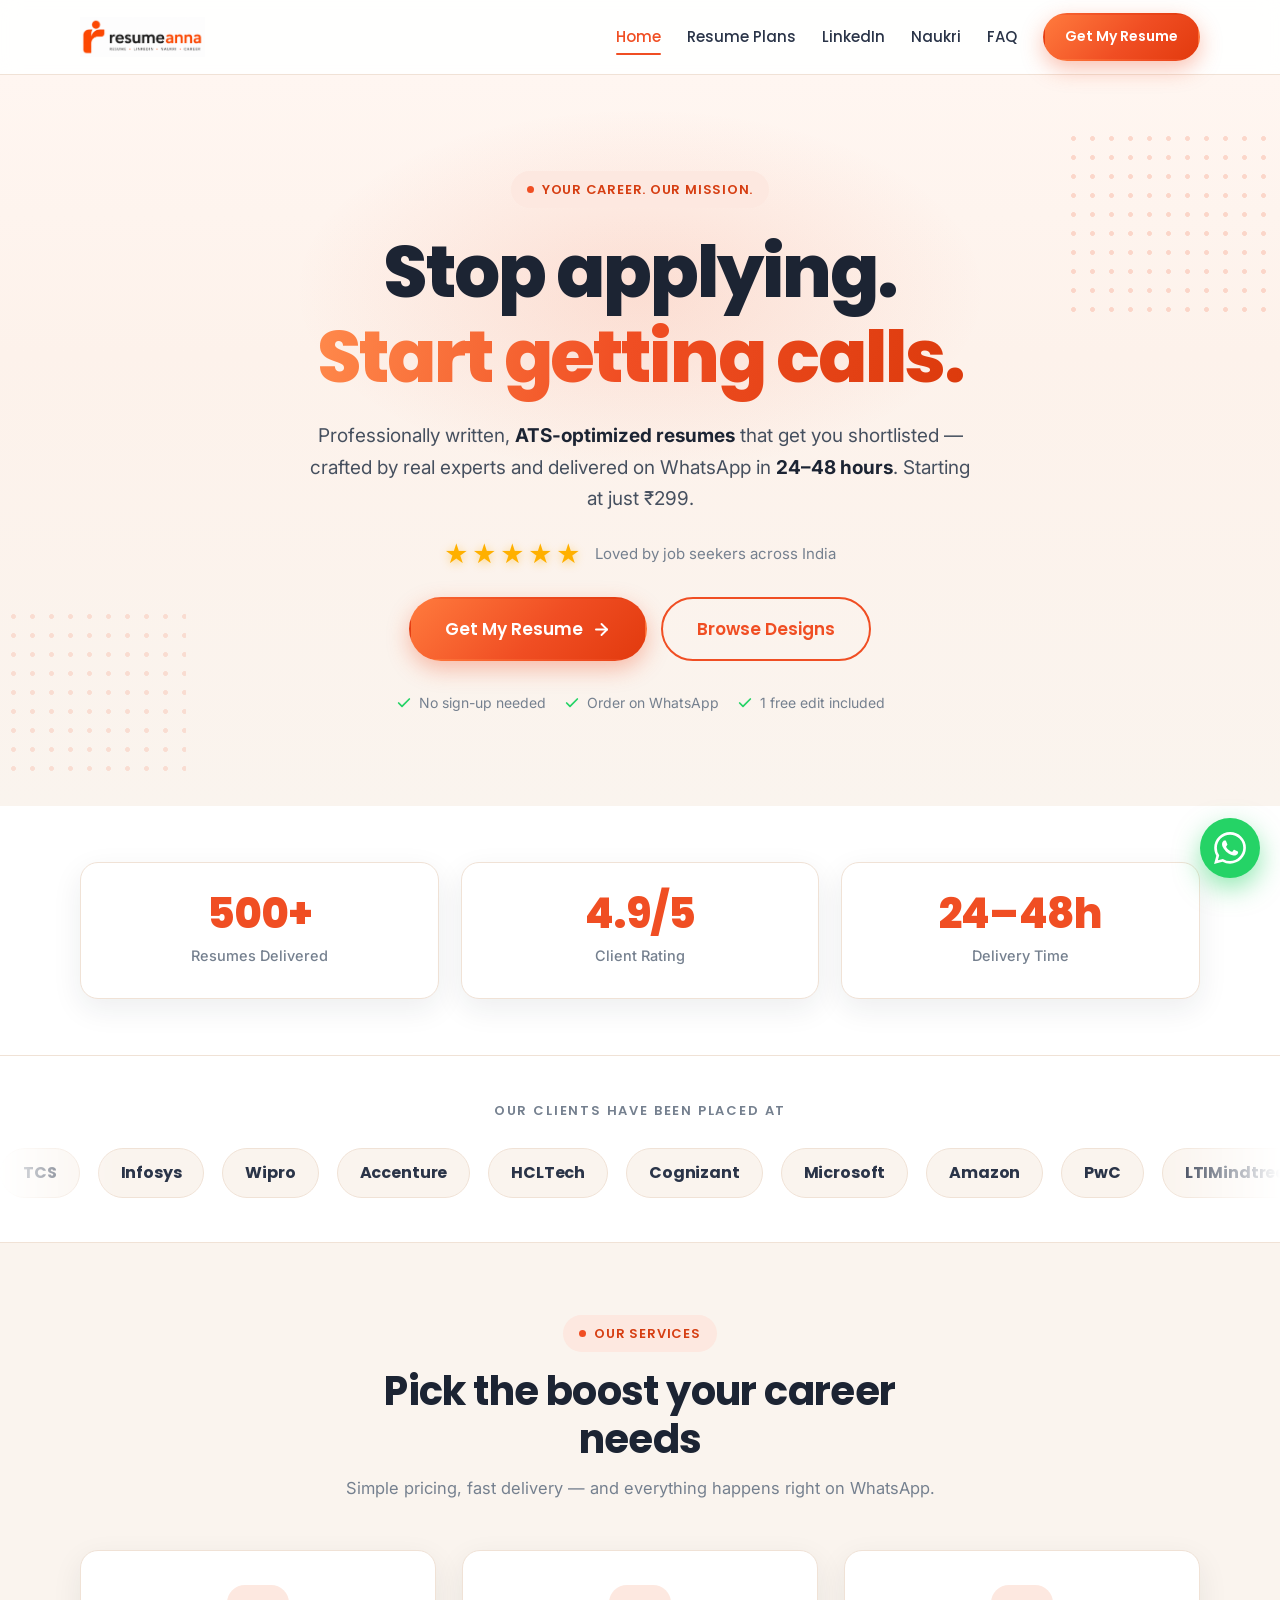
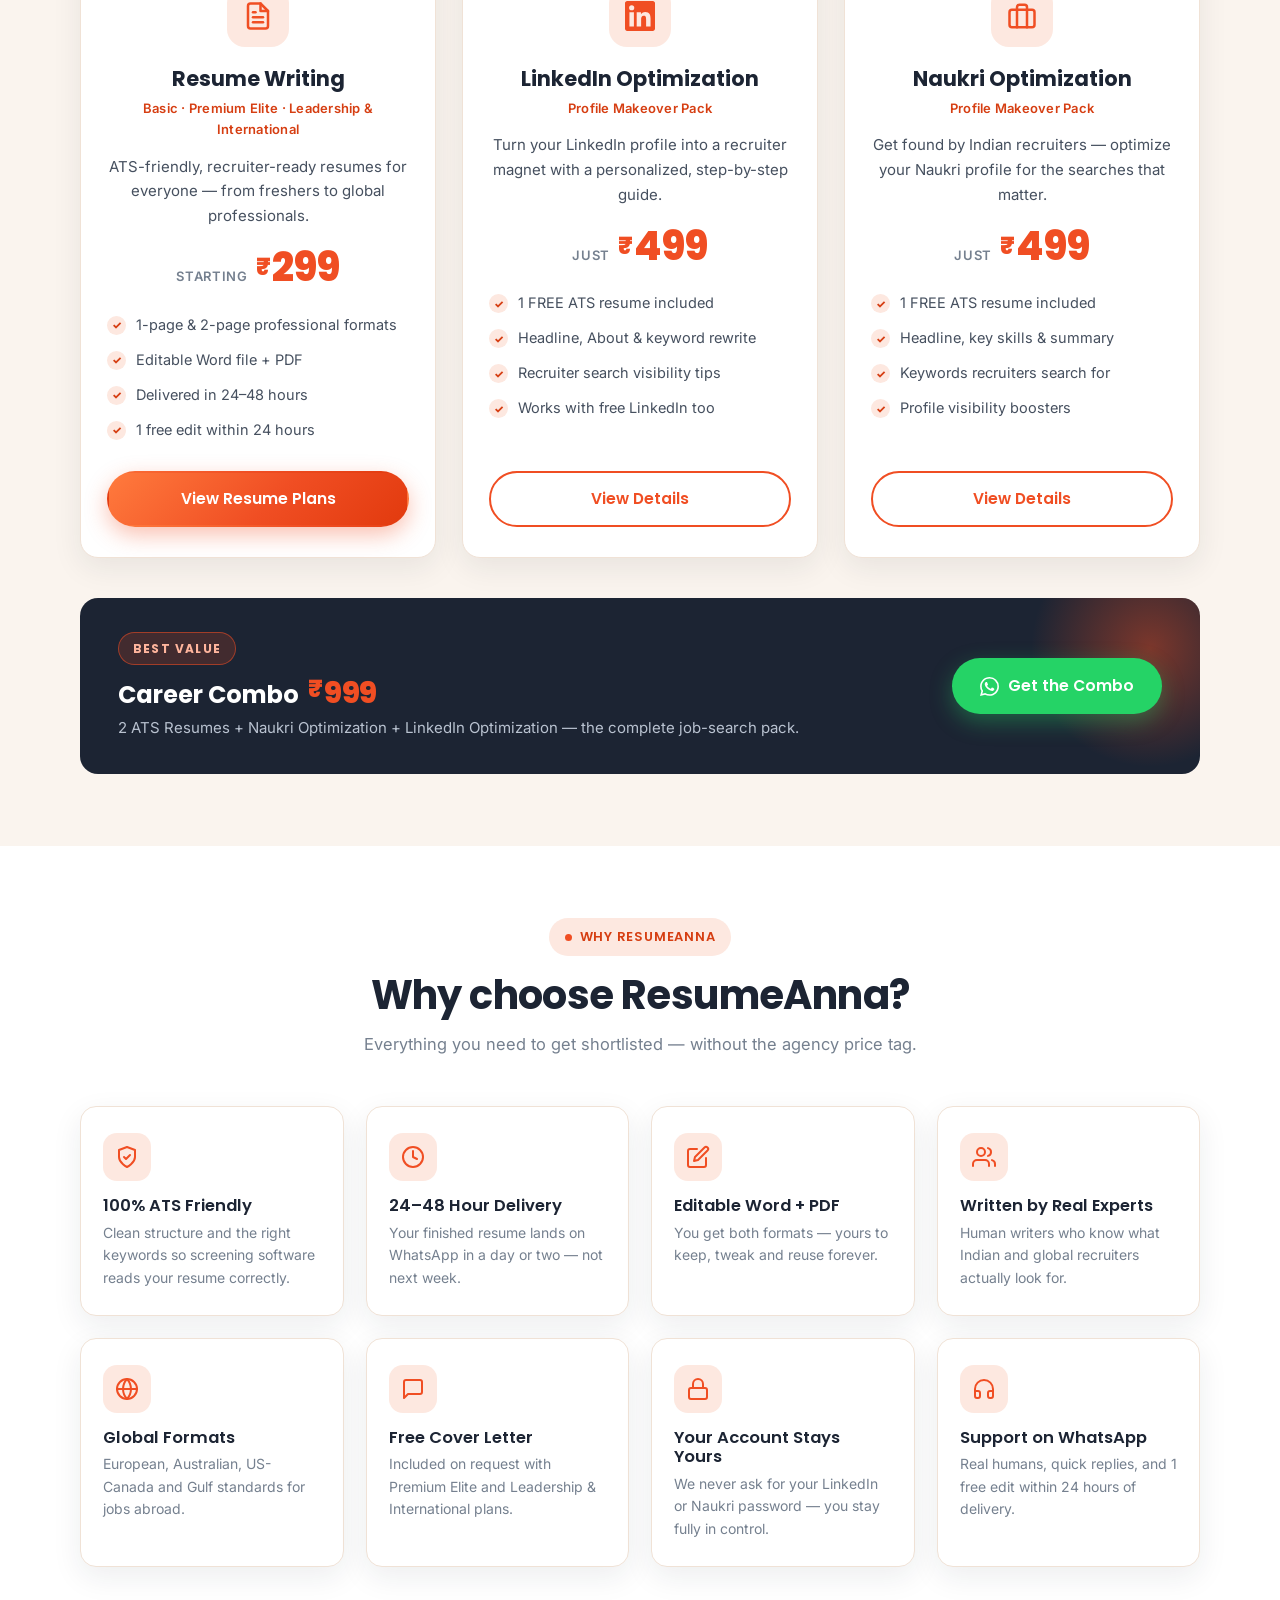
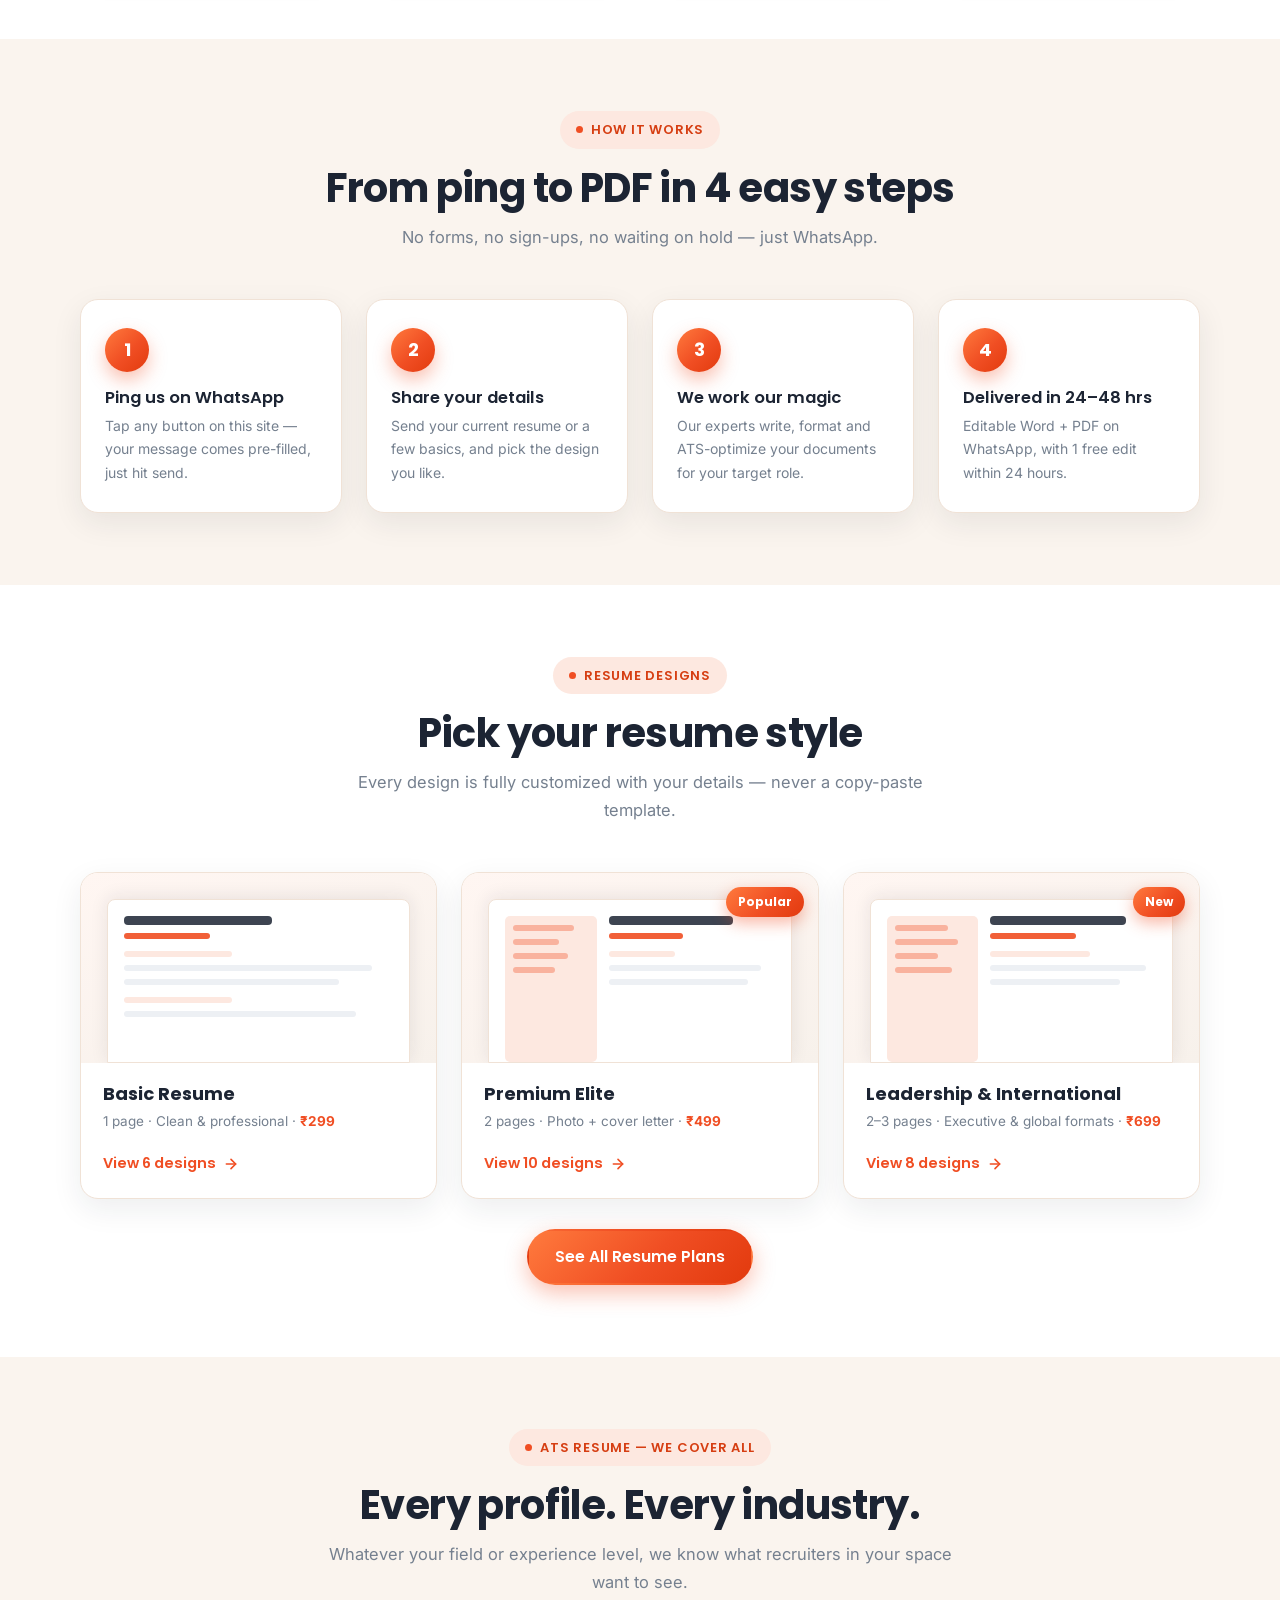
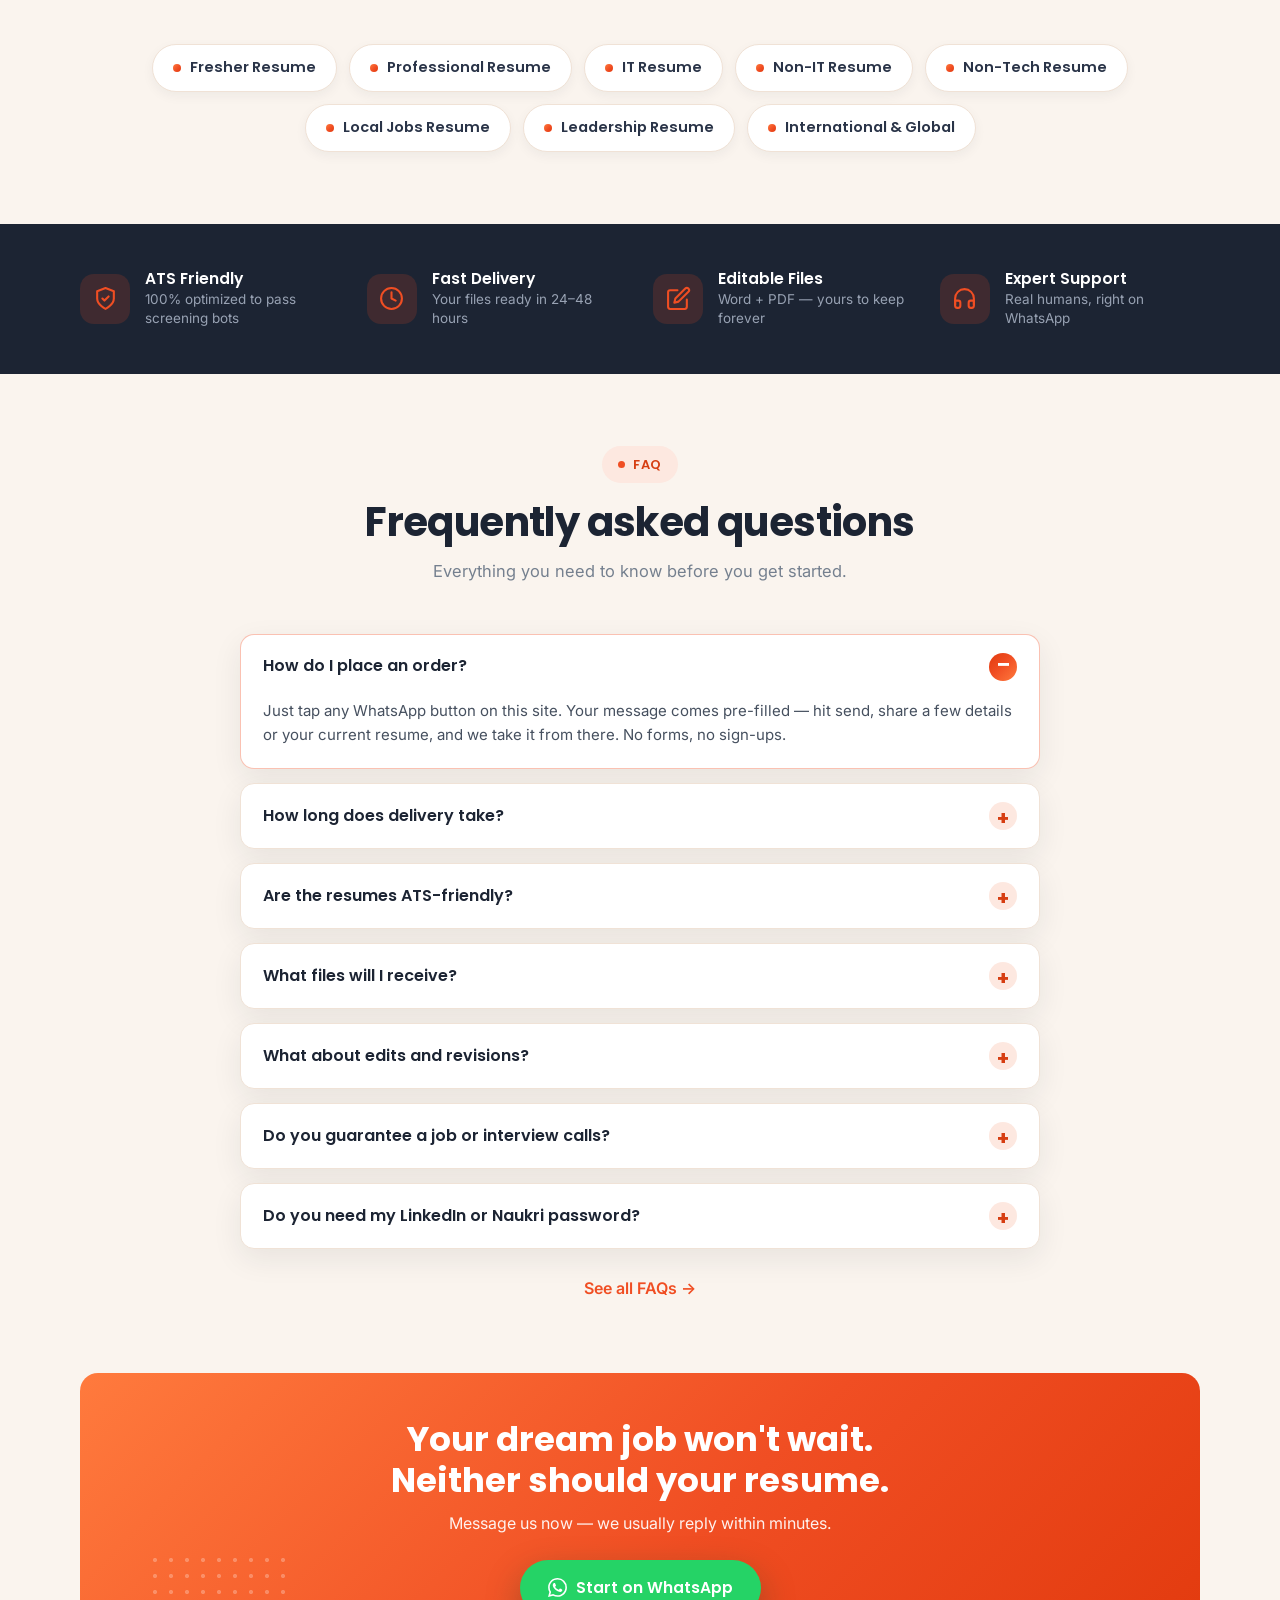
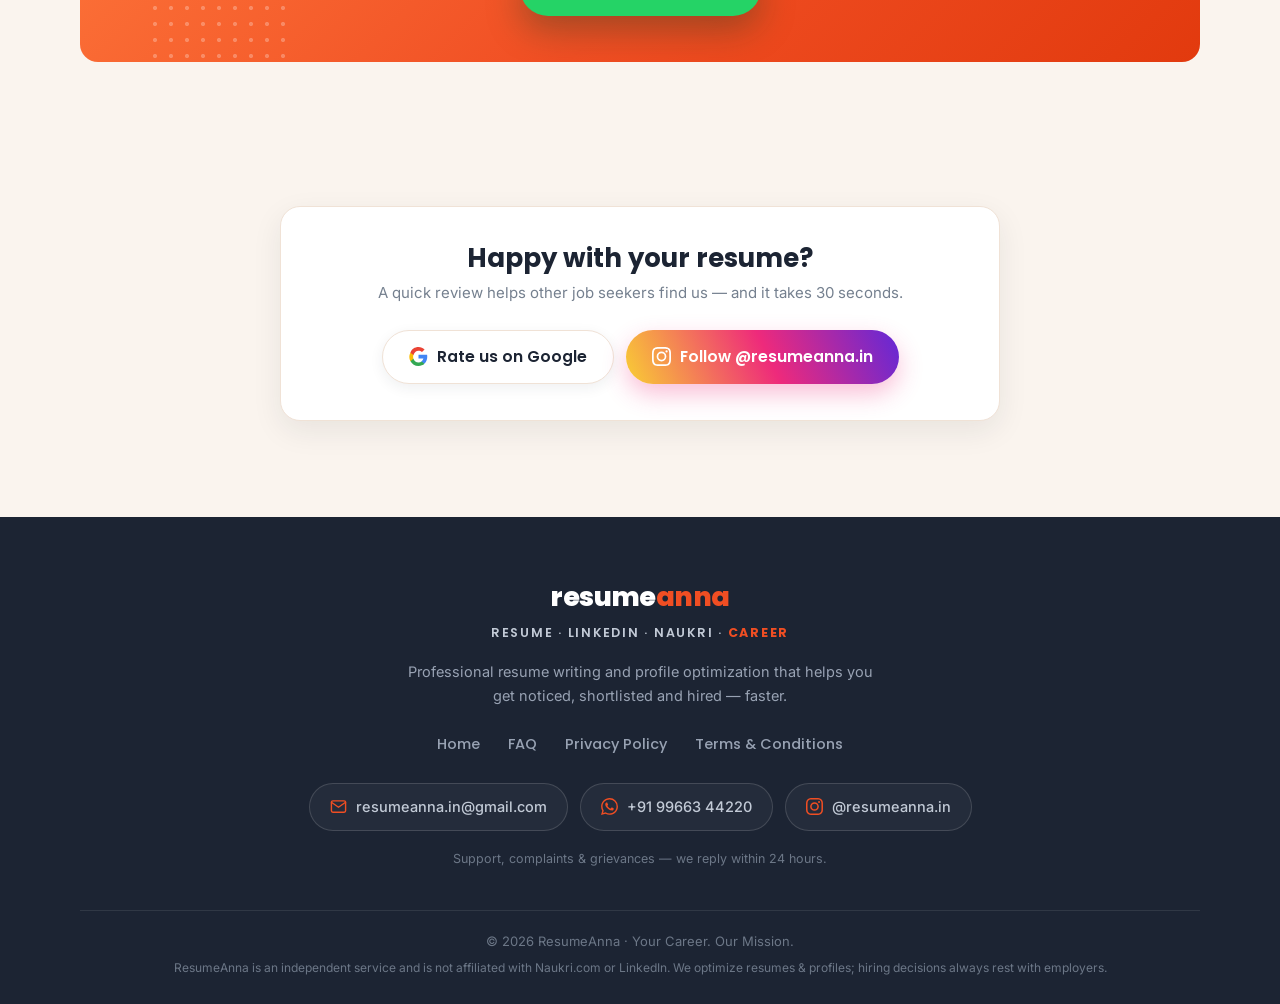
==== index.html @ 7c74f868 "Update index.html" ====
<!DOCTYPE html>
<html lang="en">
<head>
  <meta charset="UTF-8">
  <meta name="viewport" content="width=device-width, initial-scale=1.0">
  <title>ResumeAnna — ATS Resume, LinkedIn &amp; Naukri Profile Services</title>
  <meta name="description" content="ATS-friendly resume writing from ₹299, LinkedIn &amp; Naukri profile optimization ₹499. Written by experts, delivered on WhatsApp in 24–48 hours. Your Career. Our Mission.">
  <meta name="theme-color" content="#F04E23">
  <link rel="icon" type="image/png" href="assets/favicon.png">
  <link rel="preconnect" href="https://fonts.googleapis.com">
  <link rel="preconnect" href="https://fonts.gstatic.com" crossorigin>
  <link href="https://fonts.googleapis.com/css2?family=Poppins:wght@500;600;700;800&family=Inter:wght@400;500;600;700&display=swap" rel="stylesheet">
  <link rel="stylesheet" href="css/style.css">
  <script src="js/main.js" defer></script>
  <!-- Google tag (gtag.js) -->
<script async src="https://www.googletagmanager.com/gtag/js?id=G-57ZPYQ6193"></script>
<script>
  window.dataLayer = window.dataLayer || [];
  function gtag(){dataLayer.push(arguments);}
  gtag('js', new Date());

  gtag('config', 'G-57ZPYQ6193');
</script>
</head>
<body>

  <!-- ======= Header ======= -->
  <header class="site-head">
    <div class="container head-in">
      <a class="brand" href="index.html">
        <img src="assets/logo.png" alt="ResumeAnna — Resume, LinkedIn, Naukri, Career">
      </a>
      <button class="nav-toggle" aria-label="Open menu"><span class="bars"><span></span><span></span><span></span></span> Menu</button>
      <nav class="site-nav">
        <a href="index.html" class="active">Home</a>
        <a href="resume.html">Resume Plans</a>
        <a href="linkedin.html">LinkedIn</a>
        <a href="naukri.html">Naukri</a>
        <a href="faq.html">FAQ</a>
        <a class="btn btn-primary btn-sm" href="#services">Get My Resume</a>
      </nav>
    </div>
  </header>

  <!-- ======= Hero ======= -->
  <section class="hero">
    <div class="container hero-inner">
        <span class="eyebrow">Your Career. Our Mission.</span>
        <h1>Stop applying.<br><span class="accent">Start getting calls.</span></h1>
        <p class="lead">Professionally written, <strong>ATS-optimized resumes</strong> that get you shortlisted — crafted by real experts and delivered on WhatsApp in <strong>24–48 hours</strong>. Starting at just ₹299.</p>

        <div class="rating">
          <div class="stars" aria-hidden="true">
            <span style="--d:.15s">★</span><span style="--d:.3s">★</span><span style="--d:.45s">★</span><span style="--d:.6s">★</span><span style="--d:.75s">★</span>
          </div>
          <p>Loved by job seekers across India</p>
        </div>

        <div class="hero-cta">
          <a class="btn btn-primary btn-lg" href="#services">Get My Resume
            <svg viewBox="0 0 24 24" fill="none" stroke="currentColor" stroke-width="2.4" stroke-linecap="round" stroke-linejoin="round" aria-hidden="true"><line x1="5" y1="12" x2="19" y2="12"/><polyline points="12 5 19 12 12 19"/></svg>
          </a>
          <a class="btn btn-outline btn-lg" href="resume.html">Browse Designs</a>
        </div>

        <div class="hero-trust">
          <span><svg viewBox="0 0 24 24" fill="none" stroke="currentColor" stroke-width="2.6" stroke-linecap="round" stroke-linejoin="round"><polyline points="20 6 9 17 4 12"/></svg> No sign-up needed</span>
          <span><svg viewBox="0 0 24 24" fill="none" stroke="currentColor" stroke-width="2.6" stroke-linecap="round" stroke-linejoin="round"><polyline points="20 6 9 17 4 12"/></svg> Order on WhatsApp</span>
          <span><svg viewBox="0 0 24 24" fill="none" stroke="currentColor" stroke-width="2.6" stroke-linecap="round" stroke-linejoin="round"><polyline points="20 6 9 17 4 12"/></svg> 1 free edit included</span>
        </div>
    </div>
  </section>

  <!-- ======= Stats ======= -->
  <section class="bg-white" style="padding:56px 0">
    <div class="container">
      <div class="stats-grid">
        <div class="stat-card reveal d1"><b>500+</b><span>Resumes Delivered</span></div>
        <div class="stat-card reveal d2"><b>4.9/5</b><span>Client Rating</span></div>
        <div class="stat-card reveal d3"><b>24–48h</b><span>Delivery Time</span></div>
      </div>
    </div>
  </section>

  <!-- ======= Placed at ======= -->
  <section class="placed">
    <p class="placed-head">Our clients have been placed at</p>
    <div class="marquee">
      <div class="marquee-track"><span class="marquee-item">TCS</span><span class="marquee-item">Infosys</span><span class="marquee-item">Wipro</span><span class="marquee-item">Accenture</span><span class="marquee-item">HCLTech</span><span class="marquee-item">Cognizant</span><span class="marquee-item">Microsoft</span><span class="marquee-item">Amazon</span><span class="marquee-item">PwC</span><span class="marquee-item">LTIMindtree</span><span class="marquee-item">Amgen</span><span class="marquee-item">Deloitte</span><span class="marquee-item">Capgemini</span><span class="marquee-item">Tech Mahindra</span></div>
      <div class="marquee-track" aria-hidden="true"><span class="marquee-item">TCS</span><span class="marquee-item">Infosys</span><span class="marquee-item">Wipro</span><span class="marquee-item">Accenture</span><span class="marquee-item">HCLTech</span><span class="marquee-item">Cognizant</span><span class="marquee-item">Microsoft</span><span class="marquee-item">Amazon</span><span class="marquee-item">PwC</span><span class="marquee-item">LTIMindtree</span><span class="marquee-item">Amgen</span><span class="marquee-item">Deloitte</span><span class="marquee-item">Capgemini</span><span class="marquee-item">Tech Mahindra</span></div>
    </div>
  </section>

  <!-- ======= Services ======= -->
  <section id="services">
    <div class="container">
      <div class="sec-head reveal">
        <span class="eyebrow">Our Services</span>
        <h2>Pick the boost your career needs</h2>
        <p>Simple pricing, fast delivery — and everything happens right on WhatsApp.</p>
      </div>

      <div class="svc-grid">
        <!-- Resume -->
        <div class="svc-card reveal d1">
          <div class="svc-icon"><svg viewBox="0 0 24 24" fill="none" stroke="currentColor" stroke-width="2" stroke-linecap="round" stroke-linejoin="round"><path d="M14 2H6a2 2 0 0 0-2 2v16a2 2 0 0 0 2 2h12a2 2 0 0 0 2-2V8z"/><polyline points="14 2 14 8 20 8"/><line x1="16" y1="13" x2="8" y2="13"/><line x1="16" y1="17" x2="8" y2="17"/><line x1="10" y1="9" x2="8" y2="9"/></svg></div>
          <h3>Resume Writing</h3>
          <div class="svc-tag">Basic · Premium Elite · Leadership &amp; International</div>
          <p>ATS-friendly, recruiter-ready resumes for everyone — from freshers to global professionals.</p>
          <div class="price-row"><span class="from">Starting</span><span class="price"><span class="rupee">₹</span>299</span></div>
          <ul class="svc-feats">
            <li>1-page &amp; 2-page professional formats</li>
            <li>Editable Word file + PDF</li>
            <li>Delivered in 24–48 hours</li>
            <li>1 free edit within 24 hours</li>
          </ul>
          <a class="btn btn-primary btn-block" href="resume.html">View Resume Plans</a>
        </div>

        <!-- LinkedIn -->
        <div class="svc-card reveal d2">
          <div class="svc-icon"><svg viewBox="0 0 24 24" fill="currentColor"><path d="M20.447 20.452h-3.554v-5.569c0-1.328-.027-3.037-1.852-3.037-1.853 0-2.136 1.445-2.136 2.939v5.667H9.351V9h3.414v1.561h.046c.477-.9 1.637-1.85 3.37-1.85 3.601 0 4.267 2.37 4.267 5.455v6.286zM5.337 7.433a2.062 2.062 0 01-2.063-2.065 2.064 2.064 0 112.063 2.065zm1.782 13.019H3.555V9h3.564v11.452zM22.225 0H1.771C.792 0 0 .774 0 1.729v20.542C0 23.227.792 24 1.771 24h20.451C23.2 24 24 23.227 24 22.271V1.729C24 .774 23.2 0 22.225 0z"/></svg></div>
          <h3>LinkedIn Optimization</h3>
          <div class="svc-tag">Profile Makeover Pack</div>
          <p>Turn your LinkedIn profile into a recruiter magnet with a personalized, step-by-step guide.</p>
          <div class="price-row"><span class="from">Just</span><span class="price"><span class="rupee">₹</span>499</span></div>
          <ul class="svc-feats">
            <li>1 FREE ATS resume included</li>
            <li>Headline, About &amp; keyword rewrite</li>
            <li>Recruiter search visibility tips</li>
            <li>Works with free LinkedIn too</li>
          </ul>
          <a class="btn btn-outline btn-block" href="linkedin.html">View Details</a>
        </div>

        <!-- Naukri -->
        <div class="svc-card reveal d3">
          <div class="svc-icon"><svg viewBox="0 0 24 24" fill="none" stroke="currentColor" stroke-width="2" stroke-linecap="round" stroke-linejoin="round"><rect x="2" y="7" width="20" height="14" rx="2"/><path d="M16 21V5a2 2 0 0 0-2-2h-4a2 2 0 0 0-2 2v16"/></svg></div>
          <h3>Naukri Optimization</h3>
          <div class="svc-tag">Profile Makeover Pack</div>
          <p>Get found by Indian recruiters — optimize your Naukri profile for the searches that matter.</p>
          <div class="price-row"><span class="from">Just</span><span class="price"><span class="rupee">₹</span>499</span></div>
          <ul class="svc-feats">
            <li>1 FREE ATS resume included</li>
            <li>Headline, key skills &amp; summary</li>
            <li>Keywords recruiters search for</li>
            <li>Profile visibility boosters</li>
          </ul>
          <a class="btn btn-outline btn-block" href="naukri.html">View Details</a>
        </div>
      </div>

      <!-- Combo -->
      <div class="combo reveal">
        <div class="combo-info">
          <span class="combo-badge">Best Value</span>
          <h3>Career Combo <span class="price"><span class="rupee">₹</span>999</span></h3>
          <p>2 ATS Resumes + Naukri Optimization + LinkedIn Optimization — the complete job-search pack.</p>
        </div>
        <a class="btn btn-wa" href="https://wa.me/919966344220?text=Hi%20ResumeAnna!%20I%20want%20the%20Career%20Combo%20(%E2%82%B9999)%20-%202%20ATS%20Resumes%20%2B%20Naukri%20%2B%20LinkedIn%20Optimization." target="_blank" rel="noopener">
          <svg viewBox="0 0 24 24" fill="currentColor" aria-hidden="true"><path d="M17.472 14.382c-.297-.149-1.758-.867-2.03-.967-.273-.099-.471-.148-.67.15-.197.297-.767.966-.94 1.164-.173.199-.347.223-.644.075-.297-.15-1.255-.463-2.39-1.475-.883-.788-1.48-1.761-1.653-2.059-.173-.297-.018-.458.13-.606.134-.133.298-.347.446-.52.149-.174.198-.298.298-.497.099-.198.05-.371-.025-.52-.075-.149-.669-1.612-.916-2.207-.242-.579-.487-.5-.669-.51-.173-.008-.371-.01-.57-.01-.198 0-.52.074-.792.372-.272.297-1.04 1.016-1.04 2.479 0 1.462 1.065 2.875 1.213 3.074.149.198 2.096 3.2 5.077 4.487.709.306 1.262.489 1.694.625.712.227 1.36.195 1.871.118.571-.085 1.758-.719 2.006-1.413.248-.694.248-1.289.173-1.413-.074-.124-.272-.198-.57-.347m-5.421 7.403h-.004a9.87 9.87 0 01-5.031-1.378l-.361-.214-3.741.982.998-3.648-.235-.374a9.86 9.86 0 01-1.51-5.26c.001-5.45 4.436-9.884 9.888-9.884 2.64 0 5.122 1.03 6.988 2.898a9.825 9.825 0 012.893 6.994c-.003 5.45-4.437 9.884-9.885 9.884m8.413-18.297A11.815 11.815 0 0012.05 0C5.495 0 .16 5.335.157 11.892c0 2.096.547 4.142 1.588 5.945L.057 24l6.305-1.654a11.882 11.882 0 005.683 1.448h.005c6.554 0 11.89-5.335 11.893-11.893a11.821 11.821 0 00-3.48-8.413z"/></svg>
          Get the Combo
        </a>
      </div>
    </div>
  </section>

  <!-- ======= Why choose ======= -->
  <section class="bg-white">
    <div class="container">
      <div class="sec-head reveal">
        <span class="eyebrow">Why ResumeAnna</span>
        <h2>Why choose ResumeAnna?</h2>
        <p>Everything you need to get shortlisted — without the agency price tag.</p>
      </div>

      <div class="feat-grid">
        <div class="feat-card reveal d1">
          <div class="feat-ic"><svg viewBox="0 0 24 24" fill="none" stroke="currentColor" stroke-width="2" stroke-linecap="round" stroke-linejoin="round"><path d="M12 22s8-4 8-10V5l-8-3-8 3v7c0 6 8 10 8 10z"/><polyline points="9 12 11 14 15 10"/></svg></div>
          <h4>100% ATS Friendly</h4>
          <p>Clean structure and the right keywords so screening software reads your resume correctly.</p>
        </div>
        <div class="feat-card reveal d2">
          <div class="feat-ic"><svg viewBox="0 0 24 24" fill="none" stroke="currentColor" stroke-width="2" stroke-linecap="round" stroke-linejoin="round"><circle cx="12" cy="12" r="10"/><polyline points="12 6 12 12 16 14"/></svg></div>
          <h4>24–48 Hour Delivery</h4>
          <p>Your finished resume lands on WhatsApp in a day or two — not next week.</p>
        </div>
        <div class="feat-card reveal d3">
          <div class="feat-ic"><svg viewBox="0 0 24 24" fill="none" stroke="currentColor" stroke-width="2" stroke-linecap="round" stroke-linejoin="round"><path d="M11 4H4a2 2 0 0 0-2 2v14a2 2 0 0 0 2 2h14a2 2 0 0 0 2-2v-7"/><path d="M18.5 2.5a2.121 2.121 0 0 1 3 3L12 15l-4 1 1-4 9.5-9.5z"/></svg></div>
          <h4>Editable Word + PDF</h4>
          <p>You get both formats — yours to keep, tweak and reuse forever.</p>
        </div>
        <div class="feat-card reveal d4">
          <div class="feat-ic"><svg viewBox="0 0 24 24" fill="none" stroke="currentColor" stroke-width="2" stroke-linecap="round" stroke-linejoin="round"><path d="M17 21v-2a4 4 0 0 0-4-4H5a4 4 0 0 0-4 4v2"/><circle cx="9" cy="7" r="4"/><path d="M23 21v-2a4 4 0 0 0-3-3.87"/><path d="M16 3.13a4 4 0 0 1 0 7.75"/></svg></div>
          <h4>Written by Real Experts</h4>
          <p>Human writers who know what Indian and global recruiters actually look for.</p>
        </div>
        <div class="feat-card reveal d1">
          <div class="feat-ic"><svg viewBox="0 0 24 24" fill="none" stroke="currentColor" stroke-width="2" stroke-linecap="round" stroke-linejoin="round"><circle cx="12" cy="12" r="10"/><line x1="2" y1="12" x2="22" y2="12"/><path d="M12 2a15.3 15.3 0 0 1 4 10 15.3 15.3 0 0 1-4 10 15.3 15.3 0 0 1-4-10 15.3 15.3 0 0 1 4-10z"/></svg></div>
          <h4>Global Formats</h4>
          <p>European, Australian, US-Canada and Gulf standards for jobs abroad.</p>
        </div>
        <div class="feat-card reveal d2">
          <div class="feat-ic"><svg viewBox="0 0 24 24" fill="none" stroke="currentColor" stroke-width="2" stroke-linecap="round" stroke-linejoin="round"><path d="M21 15a2 2 0 0 1-2 2H7l-4 4V5a2 2 0 0 1 2-2h14a2 2 0 0 1 2 2z"/></svg></div>
          <h4>Free Cover Letter</h4>
          <p>Included on request with Premium Elite and Leadership &amp; International plans.</p>
        </div>
        <div class="feat-card reveal d3">
          <div class="feat-ic"><svg viewBox="0 0 24 24" fill="none" stroke="currentColor" stroke-width="2" stroke-linecap="round" stroke-linejoin="round"><rect x="3" y="11" width="18" height="11" rx="2"/><path d="M7 11V7a5 5 0 0 1 10 0v4"/></svg></div>
          <h4>Your Account Stays Yours</h4>
          <p>We never ask for your LinkedIn or Naukri password — you stay fully in control.</p>
        </div>
        <div class="feat-card reveal d4">
          <div class="feat-ic"><svg viewBox="0 0 24 24" fill="none" stroke="currentColor" stroke-width="2" stroke-linecap="round" stroke-linejoin="round"><path d="M3 18v-6a9 9 0 0 1 18 0v6"/><path d="M21 19a2 2 0 0 1-2 2h-1a2 2 0 0 1-2-2v-3a2 2 0 0 1 2-2h3zM3 19a2 2 0 0 0 2 2h1a2 2 0 0 0 2-2v-3a2 2 0 0 0-2-2H3z"/></svg></div>
          <h4>Support on WhatsApp</h4>
          <p>Real humans, quick replies, and 1 free edit within 24 hours of delivery.</p>
        </div>
      </div>
    </div>
  </section>

  <!-- ======= How it works ======= -->
  <section>
    <div class="container">
      <div class="sec-head reveal">
        <span class="eyebrow">How It Works</span>
        <h2>From ping to PDF in 4 easy steps</h2>
        <p>No forms, no sign-ups, no waiting on hold — just WhatsApp.</p>
      </div>
      <div class="steps-grid">
        <div class="step reveal d1">
          <div class="step-num">1</div>
          <h4>Ping us on WhatsApp</h4>
          <p>Tap any button on this site — your message comes pre-filled, just hit send.</p>
        </div>
        <div class="step reveal d2">
          <div class="step-num">2</div>
          <h4>Share your details</h4>
          <p>Send your current resume or a few basics, and pick the design you like.</p>
        </div>
        <div class="step reveal d3">
          <div class="step-num">3</div>
          <h4>We work our magic</h4>
          <p>Our experts write, format and ATS-optimize your documents for your target role.</p>
        </div>
        <div class="step reveal d4">
          <div class="step-num">4</div>
          <h4>Delivered in 24–48 hrs</h4>
          <p>Editable Word + PDF on WhatsApp, with 1 free edit within 24 hours.</p>
        </div>
      </div>
    </div>
  </section>

  <!-- ======= Resume designs showcase ======= -->
  <section class="bg-white">
    <div class="container">
      <div class="sec-head reveal">
        <span class="eyebrow">Resume Designs</span>
        <h2>Pick your resume style</h2>
        <p>Every design is fully customized with your details — never a copy-paste template.</p>
      </div>

      <div class="tpl-grid">
        <a class="tpl-card reveal d1" href="basic-resume.html">
          <div class="tpl-preview">
            <div class="tpl-sheet">
              <div class="r t"></div>
              <div class="r o"></div>
              <div class="r h"></div>
              <div class="r" style="width:92%"></div>
              <div class="r" style="width:80%"></div>
              <div class="r h"></div>
              <div class="r" style="width:86%"></div>
            </div>
          </div>
          <div class="tpl-body">
            <h3>Basic Resume</h3>
            <div class="meta">1 page · Clean &amp; professional · <strong style="color:var(--orange)">₹299</strong></div>
            <span class="go">View 6 designs
              <svg viewBox="0 0 24 24" fill="none" stroke="currentColor" stroke-width="2.4" stroke-linecap="round" stroke-linejoin="round"><line x1="5" y1="12" x2="19" y2="12"/><polyline points="12 5 19 12 12 19"/></svg>
            </span>
          </div>
        </a>

        <a class="tpl-card reveal d2" href="premium-resume.html">
          <div class="tpl-preview">
            <span class="tpl-badge">Popular</span>
            <div class="tpl-sheet two">
              <div class="col-l">
                <div class="r" style="width:80%"></div>
                <div class="r" style="width:60%"></div>
                <div class="r" style="width:72%"></div>
                <div class="r" style="width:55%"></div>
              </div>
              <div class="col-r">
                <div class="r t" style="width:75%"></div>
                <div class="r o" style="width:45%"></div>
                <div class="r h"></div>
                <div class="r" style="width:92%"></div>
                <div class="r" style="width:84%"></div>
              </div>
            </div>
          </div>
          <div class="tpl-body">
            <h3>Premium Elite</h3>
            <div class="meta">2 pages · Photo + cover letter · <strong style="color:var(--orange)">₹499</strong></div>
            <span class="go">View 10 designs
              <svg viewBox="0 0 24 24" fill="none" stroke="currentColor" stroke-width="2.4" stroke-linecap="round" stroke-linejoin="round"><line x1="5" y1="12" x2="19" y2="12"/><polyline points="12 5 19 12 12 19"/></svg>
            </span>
          </div>
        </a>

        <a class="tpl-card reveal d3" href="international-resume.html">
          <div class="tpl-preview">
            <span class="tpl-badge">New</span>
            <div class="tpl-sheet two">
              <div class="col-l">
                <div class="r" style="width:70%"></div>
                <div class="r" style="width:84%"></div>
                <div class="r" style="width:58%"></div>
                <div class="r" style="width:76%"></div>
              </div>
              <div class="col-r">
                <div class="r t" style="width:82%"></div>
                <div class="r o" style="width:52%"></div>
                <div class="r h" style="width:60%"></div>
                <div class="r" style="width:94%"></div>
                <div class="r" style="width:78%"></div>
              </div>
            </div>
          </div>
          <div class="tpl-body">
            <h3>Leadership &amp; International</h3>
            <div class="meta">2–3 pages · Executive &amp; global formats · <strong style="color:var(--orange)">₹699</strong></div>
            <span class="go">View 8 designs
              <svg viewBox="0 0 24 24" fill="none" stroke="currentColor" stroke-width="2.4" stroke-linecap="round" stroke-linejoin="round"><line x1="5" y1="12" x2="19" y2="12"/><polyline points="12 5 19 12 12 19"/></svg>
            </span>
          </div>
        </a>
      </div>

      <p class="center reveal" style="margin-top:30px">
        <a class="btn btn-primary" href="resume.html">See All Resume Plans</a>
      </p>
    </div>
  </section>

  <!-- ======= Categories ======= -->
  <section>
    <div class="container">
      <div class="sec-head reveal">
        <span class="eyebrow">ATS Resume — We Cover All</span>
        <h2>Every profile. Every industry.</h2>
        <p>Whatever your field or experience level, we know what recruiters in your space want to see.</p>
      </div>
      <div class="cat-grid reveal">
        <span class="cat-pill">Fresher Resume</span>
        <span class="cat-pill">Professional Resume</span>
        <span class="cat-pill">IT Resume</span>
        <span class="cat-pill">Non-IT Resume</span>
        <span class="cat-pill">Non-Tech Resume</span>
        <span class="cat-pill">Local Jobs Resume</span>
        <span class="cat-pill">Leadership Resume</span>
        <span class="cat-pill">International &amp; Global</span>
      </div>
    </div>
  </section>

  <!--
  ============================================================
  TESTIMONIALS SECTION (currently switched off)
  To switch it on: delete this opening comment line and the
  closing comment line at the end of this block, then replace
  every quote, name and initial with a genuine client review.
  Please only publish reviews real clients actually gave you.
  ============================================================
  <section class="bg-white">
    <div class="container">
      <div class="sec-head reveal">
        <span class="eyebrow">Testimonials</span>
        <h2>What our clients say</h2>
        <p>Real words from people we helped get hired.</p>
      </div>
      <div class="tst-grid">
        <div class="tst-card reveal d1">
          <span class="mini-stars">★★★★★</span>
          <p>"PASTE A REAL CLIENT REVIEW HERE."</p>
          <div class="tst-who">
            <div class="tst-av">A</div>
            <div><b>Client Name</b><small>Job title, City</small></div>
          </div>
        </div>
        <div class="tst-card reveal d2">
          <span class="mini-stars">★★★★★</span>
          <p>"PASTE A REAL CLIENT REVIEW HERE."</p>
          <div class="tst-who">
            <div class="tst-av">B</div>
            <div><b>Client Name</b><small>Job title, City</small></div>
          </div>
        </div>
        <div class="tst-card reveal d3">
          <span class="mini-stars">★★★★★</span>
          <p>"PASTE A REAL CLIENT REVIEW HERE."</p>
          <div class="tst-who">
            <div class="tst-av">C</div>
            <div><b>Client Name</b><small>Job title, City</small></div>
          </div>
        </div>
      </div>
    </div>
  </section>
  -->

  <!-- ======= Trust strip ======= -->
  <div class="trust">
    <div class="container trust-grid">
      <div class="trust-item reveal">
        <div class="trust-icon"><svg viewBox="0 0 24 24" fill="none" stroke="currentColor" stroke-width="2" stroke-linecap="round" stroke-linejoin="round"><path d="M12 22s8-4 8-10V5l-8-3-8 3v7c0 6 8 10 8 10z"/><polyline points="9 12 11 14 15 10"/></svg></div>
        <div><h4>ATS Friendly</h4><p>100% optimized to pass screening bots</p></div>
      </div>
      <div class="trust-item reveal d1">
        <div class="trust-icon"><svg viewBox="0 0 24 24" fill="none" stroke="currentColor" stroke-width="2" stroke-linecap="round" stroke-linejoin="round"><circle cx="12" cy="12" r="10"/><polyline points="12 6 12 12 16 14"/></svg></div>
        <div><h4>Fast Delivery</h4><p>Your files ready in 24–48 hours</p></div>
      </div>
      <div class="trust-item reveal d2">
        <div class="trust-icon"><svg viewBox="0 0 24 24" fill="none" stroke="currentColor" stroke-width="2" stroke-linecap="round" stroke-linejoin="round"><path d="M11 4H4a2 2 0 0 0-2 2v14a2 2 0 0 0 2 2h14a2 2 0 0 0 2-2v-7"/><path d="M18.5 2.5a2.121 2.121 0 0 1 3 3L12 15l-4 1 1-4 9.5-9.5z"/></svg></div>
        <div><h4>Editable Files</h4><p>Word + PDF — yours to keep forever</p></div>
      </div>
      <div class="trust-item reveal d3">
        <div class="trust-icon"><svg viewBox="0 0 24 24" fill="none" stroke="currentColor" stroke-width="2" stroke-linecap="round" stroke-linejoin="round"><path d="M3 18v-6a9 9 0 0 1 18 0v6"/><path d="M21 19a2 2 0 0 1-2 2h-1a2 2 0 0 1-2-2v-3a2 2 0 0 1 2-2h3zM3 19a2 2 0 0 0 2 2h1a2 2 0 0 0 2-2v-3a2 2 0 0 0-2-2H3z"/></svg></div>
        <div><h4>Expert Support</h4><p>Real humans, right on WhatsApp</p></div>
      </div>
    </div>
  </div>

  <!-- ======= FAQ ======= -->
  <section id="faq">
    <div class="container">
      <div class="sec-head reveal">
        <span class="eyebrow">FAQ</span>
        <h2>Frequently asked questions</h2>
        <p>Everything you need to know before you get started.</p>
      </div>

      <div class="faq-list">
        <details class="faq-item reveal" open>
          <summary>How do I place an order?</summary>
          <div class="faq-a">Just tap any WhatsApp button on this site. Your message comes pre-filled — hit send, share a few details or your current resume, and we take it from there. No forms, no sign-ups.</div>
        </details>
        <details class="faq-item reveal">
          <summary>How long does delivery take?</summary>
          <div class="faq-a">Most resumes and profile guides are delivered within <strong>24–48 hours</strong> of confirmation. Need it sooner? Message us on WhatsApp and we'll try our best.</div>
        </details>
        <details class="faq-item reveal">
          <summary>Are the resumes ATS-friendly?</summary>
          <div class="faq-a">Yes. Every resume is built to pass Applicant Tracking Systems — clean structure, the right keywords, and a format recruiters and software both read easily.</div>
        </details>
        <details class="faq-item reveal">
          <summary>What files will I receive?</summary>
          <div class="faq-a">You get a fully <strong>editable Word file plus a ready-to-send PDF</strong> — yours to keep and reuse whenever you like.</div>
        </details>
        <details class="faq-item reveal">
          <summary>What about edits and revisions?</summary>
          <div class="faq-a">You get <strong>1 free edit within 24 hours</strong> of delivery. After that, additional edits are just <strong>₹50 each</strong>.</div>
        </details>
        <details class="faq-item reveal">
          <summary>Do you guarantee a job or interview calls?</summary>
          <div class="faq-a">Honestly, no one truthfully can. We optimize your resume and profile to maximize quality and visibility, but interview calls depend on your experience, the market and recruiter requirements. We focus on giving you the strongest possible start.</div>
        </details>
        <details class="faq-item reveal">
          <summary>Do you need my LinkedIn or Naukri password?</summary>
          <div class="faq-a">Never. We <strong>never ask for your password or login</strong> — even if you offer. You update your own profile using our simple step-by-step guide, so your account always stays secure.</div>
        </details>
      </div>
      <p class="center reveal" style="margin-top:26px"><a href="faq.html" style="color:var(--orange);font-weight:600">See all FAQs →</a></p>
    </div>
  </section>

  <!-- ======= CTA band ======= -->
  <section style="padding-top:0">
    <div class="container">
      <div class="cta-band reveal">
        <h2>Your dream job won't wait.<br>Neither should your resume.</h2>
        <p>Message us now — we usually reply within minutes.</p>
        <a class="btn btn-wa" href="https://wa.me/919966344220?text=Hi%20ResumeAnna!%20I%20want%20to%20know%20more%20about%20your%20services." target="_blank" rel="noopener">
          <svg viewBox="0 0 24 24" fill="currentColor" aria-hidden="true"><path d="M17.472 14.382c-.297-.149-1.758-.867-2.03-.967-.273-.099-.471-.148-.67.15-.197.297-.767.966-.94 1.164-.173.199-.347.223-.644.075-.297-.15-1.255-.463-2.39-1.475-.883-.788-1.48-1.761-1.653-2.059-.173-.297-.018-.458.13-.606.134-.133.298-.347.446-.52.149-.174.198-.298.298-.497.099-.198.05-.371-.025-.52-.075-.149-.669-1.612-.916-2.207-.242-.579-.487-.5-.669-.51-.173-.008-.371-.01-.57-.01-.198 0-.52.074-.792.372-.272.297-1.04 1.016-1.04 2.479 0 1.462 1.065 2.875 1.213 3.074.149.198 2.096 3.2 5.077 4.487.709.306 1.262.489 1.694.625.712.227 1.36.195 1.871.118.571-.085 1.758-.719 2.006-1.413.248-.694.248-1.289.173-1.413-.074-.124-.272-.198-.57-.347m-5.421 7.403h-.004a9.87 9.87 0 01-5.031-1.378l-.361-.214-3.741.982.998-3.648-.235-.374a9.86 9.86 0 01-1.51-5.26c.001-5.45 4.436-9.884 9.888-9.884 2.64 0 5.122 1.03 6.988 2.898a9.825 9.825 0 012.893 6.994c-.003 5.45-4.437 9.884-9.885 9.884m8.413-18.297A11.815 11.815 0 0012.05 0C5.495 0 .16 5.335.157 11.892c0 2.096.547 4.142 1.588 5.945L.057 24l6.305-1.654a11.882 11.882 0 005.683 1.448h.005c6.554 0 11.89-5.335 11.893-11.893a11.821 11.821 0 00-3.48-8.413z"/></svg>
          Start on WhatsApp
        </a>
      </div>
    </div>
  </section>

  <!-- ======= Reviews &amp; social ======= -->
  <section style="padding-bottom:56px">
    <div class="container">
      <div class="review-band reveal">
        <h3>Happy with your resume?</h3>
        <p>A quick review helps other job seekers find us — and it takes 30 seconds.</p>
        <div class="review-actions">
          <!-- TODO: paste your Google review link in the href below -->
          <a class="btn btn-google" href="#" target="_blank" rel="noopener"><svg viewBox="0 0 24 24" aria-hidden="true"><path fill="#4285F4" d="M23.06 12.25c0-.85-.08-1.67-.22-2.45H12v4.63h6.2a5.3 5.3 0 01-2.3 3.48v2.89h3.72c2.18-2 3.44-4.96 3.44-8.55z"/><path fill="#34A853" d="M12 24c3.1 0 5.7-1.03 7.6-2.78l-3.72-2.89c-1.03.69-2.35 1.1-3.88 1.1-2.99 0-5.52-2.02-6.43-4.73H1.73v2.98A11.99 11.99 0 0012 24z"/><path fill="#FBBC05" d="M5.57 14.7a7.2 7.2 0 010-4.6V7.12H1.73a12 12 0 000 10.76l3.84-2.98z"/><path fill="#EA4335" d="M12 4.75c1.69 0 3.2.58 4.4 1.72l3.3-3.3C17.7 1.2 15.1 0 12 0 7.3 0 3.25 2.7 1.73 7.12L5.57 10.1C6.48 7.39 9.01 4.75 12 4.75z"/></svg> Rate us on Google</a>
          <a class="btn btn-ig" href="https://www.instagram.com/resumeanna.in/" target="_blank" rel="noopener"><svg viewBox="0 0 24 24" fill="currentColor" aria-hidden="true"><path d="M12 2.16c3.2 0 3.58.01 4.85.07 1.17.05 1.8.25 2.23.41.56.22.96.48 1.38.9.42.42.68.82.9 1.38.16.42.36 1.06.41 2.23.06 1.27.07 1.65.07 4.85s-.01 3.58-.07 4.85c-.05 1.17-.25 1.8-.41 2.23-.22.56-.48.96-.9 1.38-.42.42-.82.68-1.38.9-.42.16-1.06.36-2.23.41-1.27.06-1.65.07-4.85.07s-3.58-.01-4.85-.07c-1.17-.05-1.8-.25-2.23-.41-.56-.22-.96-.48-1.38-.9-.42-.42-.68-.82-.9-1.38-.16-.42-.36-1.06-.41-2.23-.06-1.27-.07-1.65-.07-4.85s.01-3.58.07-4.85c.05-1.17.25-1.8.41-2.23.22-.56.48-.96.9-1.38.42-.42.82-.68 1.38-.9.42-.16 1.06-.36 2.23-.41 1.27-.06 1.65-.07 4.85-.07M12 0C8.74 0 8.33.01 7.05.07 5.78.13 4.9.33 4.14.63c-.79.3-1.46.72-2.13 1.38A5.9 5.9 0 00.63 4.14c-.3.76-.5 1.64-.56 2.91C.01 8.33 0 8.74 0 12s.01 3.67.07 4.95c.06 1.27.26 2.15.56 2.91.3.79.72 1.46 1.38 2.13a5.9 5.9 0 002.13 1.38c.76.3 1.64.5 2.91.56C8.33 23.99 8.74 24 12 24s3.67-.01 4.95-.07c1.27-.06 2.15-.26 2.91-.56a5.9 5.9 0 002.13-1.38 5.9 5.9 0 001.38-2.13c.3-.76.5-1.64.56-2.91.06-1.28.07-1.69.07-4.95s-.01-3.67-.07-4.95c-.06-1.27-.26-2.15-.56-2.91a5.9 5.9 0 00-1.38-2.13A5.9 5.9 0 0019.86.63c-.76-.3-1.64-.5-2.91-.56C15.67.01 15.26 0 12 0zm0 5.84a6.16 6.16 0 100 12.32 6.16 6.16 0 000-12.32zm0 10.16a4 4 0 110-8 4 4 0 010 8zm7.85-10.4a1.44 1.44 0 11-2.88 0 1.44 1.44 0 012.88 0z"/></svg> Follow @resumeanna.in</a>
        </div>
      </div>
    </div>
  </section>

  <!-- ======= Footer ======= -->
  <footer class="site-foot">
    <div class="container">
      <div class="foot-main">
        <span class="foot-brand">resume<span>anna</span></span>
        <div class="foot-tag">Resume · LinkedIn · Naukri · <b>Career</b></div>
        <p class="foot-about">Professional resume writing and profile optimization that helps you get noticed, shortlisted and hired — faster.</p>

        <nav class="foot-links" aria-label="Footer">
          <a href="index.html">Home</a>
          <a href="faq.html">FAQ</a>
          <a href="privacy.html">Privacy Policy</a>
          <a href="terms.html">Terms &amp; Conditions</a>
        </nav>

        <div class="foot-reach">
          <a class="foot-chip" href="mailto:resumeanna.in@gmail.com"><svg viewBox="0 0 24 24" fill="none" stroke="currentColor" stroke-width="2" stroke-linecap="round" stroke-linejoin="round" aria-hidden="true"><path d="M4 4h16c1.1 0 2 .9 2 2v12c0 1.1-.9 2-2 2H4c-1.1 0-2-.9-2-2V6c0-1.1.9-2 2-2z"/><polyline points="22,6 12,13 2,6"/></svg> resumeanna.in@gmail.com</a>
          <a class="foot-chip" href="https://wa.me/919966344220" target="_blank" rel="noopener"><svg viewBox="0 0 24 24" fill="currentColor" aria-hidden="true"><path d="M17.472 14.382c-.297-.149-1.758-.867-2.03-.967-.273-.099-.471-.148-.67.15-.197.297-.767.966-.94 1.164-.173.199-.347.223-.644.075-.297-.15-1.255-.463-2.39-1.475-.883-.788-1.48-1.761-1.653-2.059-.173-.297-.018-.458.13-.606.134-.133.298-.347.446-.52.149-.174.198-.298.298-.497.099-.198.05-.371-.025-.52-.075-.149-.669-1.612-.916-2.207-.242-.579-.487-.5-.669-.51-.173-.008-.371-.01-.57-.01-.198 0-.52.074-.792.372-.272.297-1.04 1.016-1.04 2.479 0 1.462 1.065 2.875 1.213 3.074.149.198 2.096 3.2 5.077 4.487.709.306 1.262.489 1.694.625.712.227 1.36.195 1.871.118.571-.085 1.758-.719 2.006-1.413.248-.694.248-1.289.173-1.413-.074-.124-.272-.198-.57-.347m-5.421 7.403h-.004a9.87 9.87 0 01-5.031-1.378l-.361-.214-3.741.982.998-3.648-.235-.374a9.86 9.86 0 01-1.51-5.26c.001-5.45 4.436-9.884 9.888-9.884 2.64 0 5.122 1.03 6.988 2.898a9.825 9.825 0 012.893 6.994c-.003 5.45-4.437 9.884-9.885 9.884m8.413-18.297A11.815 11.815 0 0012.05 0C5.495 0 .16 5.335.157 11.892c0 2.096.547 4.142 1.588 5.945L.057 24l6.305-1.654a11.882 11.882 0 005.683 1.448h.005c6.554 0 11.89-5.335 11.893-11.893a11.821 11.821 0 00-3.48-8.413z"/></svg> +91 99663 44220</a>
          <a class="foot-chip" href="https://www.instagram.com/resumeanna.in/" target="_blank" rel="noopener"><svg viewBox="0 0 24 24" fill="currentColor" aria-hidden="true"><path d="M12 2.16c3.2 0 3.58.01 4.85.07 1.17.05 1.8.25 2.23.41.56.22.96.48 1.38.9.42.42.68.82.9 1.38.16.42.36 1.06.41 2.23.06 1.27.07 1.65.07 4.85s-.01 3.58-.07 4.85c-.05 1.17-.25 1.8-.41 2.23-.22.56-.48.96-.9 1.38-.42.42-.82.68-1.38.9-.42.16-1.06.36-2.23.41-1.27.06-1.65.07-4.85.07s-3.58-.01-4.85-.07c-1.17-.05-1.8-.25-2.23-.41-.56-.22-.96-.48-1.38-.9-.42-.42-.68-.82-.9-1.38-.16-.42-.36-1.06-.41-2.23-.06-1.27-.07-1.65-.07-4.85s.01-3.58.07-4.85c.05-1.17.25-1.8.41-2.23.22-.56.48-.96.9-1.38.42-.42.82-.68 1.38-.9.42-.16 1.06-.36 2.23-.41 1.27-.06 1.65-.07 4.85-.07M12 0C8.74 0 8.33.01 7.05.07 5.78.13 4.9.33 4.14.63c-.79.3-1.46.72-2.13 1.38A5.9 5.9 0 00.63 4.14c-.3.76-.5 1.64-.56 2.91C.01 8.33 0 8.74 0 12s.01 3.67.07 4.95c.06 1.27.26 2.15.56 2.91.3.79.72 1.46 1.38 2.13a5.9 5.9 0 002.13 1.38c.76.3 1.64.5 2.91.56C8.33 23.99 8.74 24 12 24s3.67-.01 4.95-.07c1.27-.06 2.15-.26 2.91-.56a5.9 5.9 0 002.13-1.38 5.9 5.9 0 001.38-2.13c.3-.76.5-1.64.56-2.91.06-1.28.07-1.69.07-4.95s-.01-3.67-.07-4.95c-.06-1.27-.26-2.15-.56-2.91a5.9 5.9 0 00-1.38-2.13A5.9 5.9 0 0019.86.63c-.76-.3-1.64-.5-2.91-.56C15.67.01 15.26 0 12 0zm0 5.84a6.16 6.16 0 100 12.32 6.16 6.16 0 000-12.32zm0 10.16a4 4 0 110-8 4 4 0 010 8zm7.85-10.4a1.44 1.44 0 11-2.88 0 1.44 1.44 0 012.88 0z"/></svg> @resumeanna.in</a>
        </div>
        <p class="foot-help">Support, complaints &amp; grievances — we reply within 24 hours.</p>
      </div>
      <div class="foot-bottom">
        <p>© <span data-year>2026</span> ResumeAnna · Your Career. Our Mission.</p>
        <p>ResumeAnna is an independent service and is not affiliated with Naukri.com or LinkedIn. We optimize resumes &amp; profiles; hiring decisions always rest with employers.</p>
      </div>
    </div>
  </footer>

  <!-- ======= Floating WhatsApp ======= -->
  <a class="wa-float" href="https://wa.me/919966344220?text=Hi%20ResumeAnna!%20I%20want%20to%20know%20more%20about%20your%20services." target="_blank" rel="noopener" aria-label="Chat with ResumeAnna on WhatsApp">
    <svg viewBox="0 0 24 24" fill="currentColor" aria-hidden="true"><path d="M17.472 14.382c-.297-.149-1.758-.867-2.03-.967-.273-.099-.471-.148-.67.15-.197.297-.767.966-.94 1.164-.173.199-.347.223-.644.075-.297-.15-1.255-.463-2.39-1.475-.883-.788-1.48-1.761-1.653-2.059-.173-.297-.018-.458.13-.606.134-.133.298-.347.446-.52.149-.174.198-.298.298-.497.099-.198.05-.371-.025-.52-.075-.149-.669-1.612-.916-2.207-.242-.579-.487-.5-.669-.51-.173-.008-.371-.01-.57-.01-.198 0-.52.074-.792.372-.272.297-1.04 1.016-1.04 2.479 0 1.462 1.065 2.875 1.213 3.074.149.198 2.096 3.2 5.077 4.487.709.306 1.262.489 1.694.625.712.227 1.36.195 1.871.118.571-.085 1.758-.719 2.006-1.413.248-.694.248-1.289.173-1.413-.074-.124-.272-.198-.57-.347m-5.421 7.403h-.004a9.87 9.87 0 01-5.031-1.378l-.361-.214-3.741.982.998-3.648-.235-.374a9.86 9.86 0 01-1.51-5.26c.001-5.45 4.436-9.884 9.888-9.884 2.64 0 5.122 1.03 6.988 2.898a9.825 9.825 0 012.893 6.994c-.003 5.45-4.437 9.884-9.885 9.884m8.413-18.297A11.815 11.815 0 0012.05 0C5.495 0 .16 5.335.157 11.892c0 2.096.547 4.142 1.588 5.945L.057 24l6.305-1.654a11.882 11.882 0 005.683 1.448h.005c6.554 0 11.89-5.335 11.893-11.893a11.821 11.821 0 00-3.48-8.413z"/></svg>
  </a>

</body>
</html>
---- css/style.css ----
/* ============================================================
   ResumeAnna — brand stylesheet
   Palette from logo/flyer: orange #F04E23 · ink navy #1C2433 · cream #FAF4EE
   ============================================================ */

:root {
  --orange: #F04E23;
  --orange-dark: #D63E12;
  --orange-soft: #FDE8E0;
  --grad: linear-gradient(135deg, #FF7A3D 0%, #F04E23 55%, #E23A0E 100%);
  --ink: #1C2433;
  --ink-2: #2A3448;
  --body: #46505F;
  --muted: #75808F;
  --bg: #FAF4EE;
  --card: #FFFFFF;
  --line: #F0E2D6;
  --gold: #FFB000;
  --wa: #25D366;
  --wa-dark: #1EBE5A;
  --radius: 18px;
  --shadow: 0 10px 30px rgba(28, 36, 51, .08);
  --shadow-lg: 0 22px 50px rgba(28, 36, 51, .14);
  --font-head: "Poppins", "Segoe UI", sans-serif;
  --font-body: "Inter", "Segoe UI", sans-serif;
  --wrap: 1120px;
}

* { margin: 0; padding: 0; box-sizing: border-box; }

html { scroll-behavior: smooth; -webkit-text-size-adjust: 100%; }

body {
  font-family: var(--font-body);
  background: var(--bg);
  color: var(--body);
  font-size: 16px;
  line-height: 1.65;
  -webkit-font-smoothing: antialiased;
  overflow-x: hidden;
}

img { max-width: 100%; display: block; }
a { text-decoration: none; color: inherit; }
ul { list-style: none; }

h1, h2, h3, h4 { font-family: var(--font-head); color: var(--ink); line-height: 1.18; }

.container { width: min(var(--wrap), 92%); margin-inline: auto; }

section { padding: 72px 0; }

/* ---------- Buttons ---------- */
.btn {
  display: inline-flex;
  align-items: center;
  justify-content: center;
  gap: 9px;
  font-family: var(--font-head);
  font-weight: 600;
  font-size: 15.5px;
  padding: 13px 26px;
  border-radius: 999px;
  border: 2px solid transparent;
  cursor: pointer;
  transition: transform .2s ease, box-shadow .2s ease, background .2s ease, color .2s ease;
  white-space: nowrap;
}
.btn svg { width: 19px; height: 19px; flex: none; }
.btn:hover { transform: translateY(-2px); }
.btn:active { transform: translateY(0); }

.btn-primary { background: var(--grad); color: #fff; box-shadow: 0 8px 22px rgba(240, 78, 35, .35); }
.btn-primary:hover { box-shadow: 0 12px 28px rgba(240, 78, 35, .45); }

.btn-outline { border-color: var(--orange); color: var(--orange); background: transparent; }
.btn-outline:hover { background: var(--orange); color: #fff; box-shadow: 0 8px 22px rgba(240, 78, 35, .3); }

.btn-wa { background: var(--wa); color: #fff; box-shadow: 0 8px 22px rgba(37, 211, 102, .35); }
.btn-wa:hover { background: var(--wa-dark); box-shadow: 0 12px 28px rgba(37, 211, 102, .45); color: #fff; }

.btn-dark { background: var(--ink); color: #fff; }
.btn-dark:hover { background: var(--ink-2); }

.btn-lg { padding: 16px 34px; font-size: 17px; }
.btn-sm { padding: 10px 20px; font-size: 14px; }
.btn-block { width: 100%; }

/* ---------- Header ---------- */
.site-head {
  position: sticky;
  top: 0;
  z-index: 60;
  background: rgba(255, 255, 255, .92);
  backdrop-filter: blur(10px);
  border-bottom: 1px solid var(--line);
}
.head-in { display: flex; align-items: center; gap: 14px; height: 74px; }
.brand { flex: none; display: flex; align-items: center; }

/* Back navigation (sub-pages) */
.back-btn {
  flex: none;
  width: 40px; height: 40px;
  display: inline-grid;
  place-items: center;
  border: 1.5px solid var(--line);
  border-radius: 12px;
  background: #fff;
  color: var(--ink);
  box-shadow: 0 4px 12px rgba(28, 36, 51, .06);
  transition: border-color .2s ease, color .2s ease, transform .2s ease;
}
.back-btn svg { width: 19px; height: 19px; }
.back-btn:hover { border-color: var(--orange); color: var(--orange); transform: translateX(-2px); }
.back-btn:focus-visible { outline: 2px solid var(--orange); outline-offset: 2px; }
.brand img { height: 40px; width: auto; mix-blend-mode: multiply; }

.site-nav { display: flex; align-items: center; gap: 26px; margin-left: auto; }
.site-nav a:not(.btn) {
  font-family: var(--font-head);
  font-weight: 500;
  font-size: 15px;
  color: var(--ink-2);
  position: relative;
  padding: 6px 0;
}
.site-nav a:not(.btn)::after {
  content: "";
  position: absolute;
  left: 0; bottom: 0;
  width: 0; height: 2.5px;
  border-radius: 2px;
  background: var(--orange);
  transition: width .25s ease;
}
.site-nav a:not(.btn):hover::after,
.site-nav a.active::after { width: 100%; }
.site-nav a.active { color: var(--orange); }

.nav-toggle {
  display: none;
  margin-left: auto;
  align-items: center;
  gap: 8px;
  height: 44px;
  padding: 0 14px 0 16px;
  border: 1.5px solid var(--line);
  background: #fff;
  border-radius: 12px;
  cursor: pointer;
  font-family: var(--font-head);
  font-weight: 600;
  font-size: 14px;
  color: var(--ink);
  box-shadow: 0 4px 12px rgba(28, 36, 51, .06);
}
.nav-toggle .bars { display: inline-flex; flex-direction: column; gap: 4px; }
.nav-toggle .bars span {
  width: 20px; height: 2.4px;
  background: var(--ink);
  border-radius: 2px;
  transition: transform .25s ease, opacity .25s ease;
}
body.nav-open .nav-toggle .bars span:nth-child(1) { transform: translateY(6.4px) rotate(45deg); }
body.nav-open .nav-toggle .bars span:nth-child(2) { opacity: 0; }
body.nav-open .nav-toggle .bars span:nth-child(3) { transform: translateY(-6.4px) rotate(-45deg); }

/* ---------- Hero (centered) ---------- */
.hero {
  position: relative;
  padding: 96px 0 92px;
  overflow: hidden;
  text-align: center;
  background: linear-gradient(180deg, #FFF6F1 0%, #FDF2EB 38%, var(--bg) 100%);
}
/* dotted brand pattern — right */
.hero::before {
  content: "";
  position: absolute;
  top: 54px; right: -34px;
  width: 250px; height: 190px;
  background-image: radial-gradient(var(--orange) 2.2px, transparent 2.4px);
  background-size: 19px 19px;
  opacity: .18;
  pointer-events: none;
}
/* dotted brand pattern — left */
.hero::after {
  content: "";
  position: absolute;
  bottom: 34px; left: -34px;
  width: 220px; height: 165px;
  background-image: radial-gradient(var(--orange) 2.2px, transparent 2.4px);
  background-size: 19px 19px;
  opacity: .14;
  pointer-events: none;
}
.hero-inner {
  position: relative;
  z-index: 1;
  max-width: 880px;
  margin-inline: auto;
}
/* soft glow behind the headline */
.hero-inner::before {
  content: "";
  position: absolute;
  top: -70px; left: 50%;
  transform: translateX(-50%);
  width: min(720px, 100%);
  height: 380px;
  background: radial-gradient(ellipse at center, rgba(240, 78, 35, .13), transparent 68%);
  pointer-events: none;
  z-index: -1;
}

.eyebrow {
  display: inline-flex;
  align-items: center;
  gap: 8px;
  background: var(--orange-soft);
  color: var(--orange-dark);
  font-family: var(--font-head);
  font-weight: 600;
  font-size: 13px;
  letter-spacing: .06em;
  text-transform: uppercase;
  padding: 8px 16px;
  border-radius: 999px;
  margin-bottom: 22px;
}
.eyebrow::before { content: ""; width: 7px; height: 7px; border-radius: 50%; background: var(--orange); }

.hero h1 {
  font-size: clamp(40px, 6.4vw, 72px);
  font-weight: 800;
  letter-spacing: -.03em;
  margin-bottom: 20px;
}
.hero h1 .accent {
  color: var(--orange);
  background: linear-gradient(105deg, #FF8A4C 0%, #F04E23 48%, #DC3A0C 100%);
  -webkit-background-clip: text;
  background-clip: text;
  -webkit-text-fill-color: transparent;
}

.hero .lead {
  font-size: clamp(16.5px, 2vw, 19px);
  max-width: 56ch;
  margin: 0 auto 28px;
}
.hero .lead strong { color: var(--ink); }

/* centre every hero element */
.hero .eyebrow,
.hero .rating,
.hero .hero-cta,
.hero .hero-trust { justify-content: center; }

/* Star rating */
.rating { display: flex; align-items: center; gap: 14px; margin-bottom: 30px; flex-wrap: wrap; }
.stars { display: inline-flex; gap: 3px; font-size: 24px; line-height: 1; }
.stars span {
  color: var(--gold);
  text-shadow: 0 2px 10px rgba(255, 176, 0, .45);
  display: inline-block;
}
.js .stars span {
  opacity: 0;
  transform: scale(.2) rotate(-40deg);
  animation:
    starPop .5s cubic-bezier(.34, 1.56, .64, 1) forwards var(--d, 0s),
    starTwinkle 2.6s ease-in-out infinite calc(var(--d, 0s) + 1.2s);
}
@keyframes starPop { to { opacity: 1; transform: scale(1) rotate(0deg); } }
@keyframes starTwinkle { 0%, 100% { transform: scale(1); } 50% { transform: scale(1.18); } }
.rating p { font-size: 15px; color: var(--muted); }
.rating strong { color: var(--ink); font-family: var(--font-head); }

.hero-cta { display: flex; gap: 14px; flex-wrap: wrap; align-items: center; margin-bottom: 30px; }
.hero-cta .sub-note { font-size: 14px; color: var(--muted); }
.hero-cta .sub-note b { color: var(--ink); font-family: var(--font-head); }

/* Hero stats */
.hero-stats { display: flex; gap: 30px; flex-wrap: wrap; }
.hero-stats .stat b {
  display: block;
  font-family: var(--font-head);
  font-size: 26px;
  font-weight: 800;
  color: var(--ink);
  letter-spacing: -.01em;
  line-height: 1.1;
}
.hero-stats .stat span { font-size: 13px; color: var(--muted); font-weight: 500; }

/* ---------- Section headers ---------- */
.sec-head { text-align: center; max-width: 640px; margin: 0 auto 48px; }
.sec-head .eyebrow { margin-bottom: 16px; }
.sec-head h2 { font-size: clamp(28px, 3.6vw, 40px); font-weight: 700; letter-spacing: -.015em; margin-bottom: 12px; }
.sec-head p { color: var(--muted); font-size: 16.5px; }

/* ---------- Service tiles ---------- */
.svc-grid {
  display: grid;
  grid-template-columns: repeat(3, 1fr);
  gap: 26px;
  justify-content: center;
}
.svc-card {
  background: var(--card);
  border: 1px solid var(--line);
  border-radius: var(--radius);
  padding: 34px 26px 30px;
  box-shadow: var(--shadow);
  display: flex;
  flex-direction: column;
  align-items: center;
  text-align: center;
  position: relative;
  transition: transform .28s ease, box-shadow .28s ease, border-color .28s ease;
}
.svc-card:hover { transform: translateY(-8px); box-shadow: var(--shadow-lg); border-color: rgba(240, 78, 35, .35); }

.svc-icon {
  width: 62px; height: 62px;
  border-radius: 18px;
  background: var(--orange-soft);
  color: var(--orange);
  display: grid;
  place-items: center;
  margin-bottom: 20px;
}
.svc-icon svg { width: 30px; height: 30px; }
.svc-card h3 { font-size: 21px; font-weight: 700; margin-bottom: 6px; }
.svc-tag { font-size: 13px; font-weight: 600; color: var(--orange-dark); letter-spacing: .02em; margin-bottom: 14px; }
.svc-card > p { font-size: 15px; margin-bottom: 18px; }

.price-row { display: flex; align-items: baseline; justify-content: center; gap: 8px; margin-bottom: 20px; }
.price-row .from { font-size: 13px; color: var(--muted); font-weight: 600; text-transform: uppercase; letter-spacing: .05em; }
.price {
  font-family: var(--font-head);
  font-size: 40px;
  font-weight: 800;
  color: var(--orange);
  letter-spacing: -.02em;
  line-height: 1;
}
.price .rupee { font-size: 24px; vertical-align: 6px; margin-right: 2px; }

.svc-feats { margin-bottom: 24px; flex: 1; text-align: left; align-self: stretch; }
.svc-feats li { display: flex; gap: 10px; font-size: 14.5px; padding: 5.5px 0; color: var(--body); }
.svc-feats li::before {
  content: "✓";
  flex: none;
  width: 19px; height: 19px;
  border-radius: 50%;
  background: var(--orange-soft);
  color: var(--orange-dark);
  font-size: 11px;
  font-weight: 800;
  display: grid;
  place-items: center;
  margin-top: 3px;
}

.pop-badge {
  position: absolute;
  top: -14px; left: 50%;
  transform: translateX(-50%);
  background: var(--grad);
  color: #fff;
  font-family: var(--font-head);
  font-size: 12px;
  font-weight: 700;
  letter-spacing: .08em;
  text-transform: uppercase;
  padding: 7px 18px;
  border-radius: 999px;
  box-shadow: 0 8px 20px rgba(240, 78, 35, .4);
  white-space: nowrap;
}
.svc-card.popular { border-color: var(--orange); border-width: 2px; }

/* ---------- Combo strip ---------- */
.combo {
  margin-top: 40px;
  background: var(--ink);
  border-radius: var(--radius);
  padding: 34px 38px;
  display: flex;
  align-items: center;
  gap: 28px;
  flex-wrap: wrap;
  position: relative;
  overflow: hidden;
}
.combo::before {
  content: "";
  position: absolute;
  right: -70px; top: -70px;
  width: 240px; height: 240px;
  border-radius: 50%;
  background: radial-gradient(circle, rgba(240, 78, 35, .45), transparent 70%);
}
.combo-info { flex: 1; min-width: 260px; position: relative; }
.combo-badge {
  display: inline-block;
  background: rgba(240, 78, 35, .18);
  border: 1px solid rgba(240, 78, 35, .55);
  color: #FFB59D;
  font-family: var(--font-head);
  font-size: 12px;
  font-weight: 700;
  letter-spacing: .1em;
  text-transform: uppercase;
  border-radius: 999px;
  padding: 6px 14px;
  margin-bottom: 12px;
}
.combo h3 { color: #fff; font-size: 24px; font-weight: 700; margin-bottom: 6px; }
.combo h3 .price { font-size: 30px; margin-left: 4px; }
.combo p { color: #B9C2D0; font-size: 15px; }
.combo .btn { position: relative; }

/* ---------- Category pills ---------- */
.cat-grid { display: flex; flex-wrap: wrap; gap: 12px; justify-content: center; }
.cat-pill {
  display: inline-flex;
  align-items: center;
  gap: 9px;
  background: #fff;
  border: 1px solid var(--line);
  border-radius: 999px;
  padding: 11px 20px;
  font-family: var(--font-head);
  font-size: 14.5px;
  font-weight: 600;
  color: var(--ink-2);
  box-shadow: 0 4px 12px rgba(28, 36, 51, .05);
  transition: transform .2s ease, border-color .2s ease;
}
.cat-pill:hover { transform: translateY(-3px); border-color: var(--orange); }
.cat-pill::before { content: ""; width: 8px; height: 8px; border-radius: 50%; background: var(--grad); }

/* ---------- Trust strip (dark) ---------- */
.trust { background: var(--ink); padding: 46px 0; }
.trust-grid { display: grid; grid-template-columns: repeat(4, 1fr); gap: 26px; }
.trust-item { display: flex; align-items: center; gap: 15px; }
.trust-icon {
  width: 50px; height: 50px; flex: none;
  border-radius: 14px;
  background: rgba(240, 78, 35, .16);
  color: var(--orange);
  display: grid;
  place-items: center;
}
.trust-icon svg { width: 25px; height: 25px; }
.trust-item h4 { color: #fff; font-size: 15.5px; font-weight: 600; margin-bottom: 2px; }
.trust-item p { color: #98A2B3; font-size: 13.5px; line-height: 1.4; }

/* ---------- Steps ---------- */
.steps-grid { display: grid; grid-template-columns: repeat(4, 1fr); gap: 24px; }
.step {
  background: #fff;
  border: 1px solid var(--line);
  border-radius: var(--radius);
  padding: 28px 24px;
  position: relative;
  box-shadow: var(--shadow);
}
.step-num {
  width: 44px; height: 44px;
  border-radius: 50%;
  background: var(--grad);
  color: #fff;
  font-family: var(--font-head);
  font-size: 18px;
  font-weight: 700;
  display: grid;
  place-items: center;
  margin-bottom: 16px;
  box-shadow: 0 8px 18px rgba(240, 78, 35, .35);
}
.step h4 { font-size: 16.5px; font-weight: 600; margin-bottom: 7px; }
.step p { font-size: 14px; color: var(--muted); }

/* ---------- Page hero (inner pages) ---------- */
.page-hero { padding: 60px 0 52px; text-align: center; position: relative; overflow: hidden; }
.page-hero::before {
  content: "";
  position: absolute;
  top: 26px; right: 4%;
  width: 170px; height: 130px;
  background-image: radial-gradient(var(--orange) 2.2px, transparent 2.4px);
  background-size: 18px 18px;
  opacity: .14;
  pointer-events: none;
}
.page-hero .eyebrow { margin-bottom: 18px; }
.page-hero h1 { font-size: clamp(30px, 4.4vw, 46px); font-weight: 800; letter-spacing: -.02em; margin-bottom: 14px; }
.page-hero .lead { max-width: 62ch; margin: 0 auto 22px; font-size: 17px; }
.page-hero .rating { justify-content: center; margin-bottom: 6px; }
.page-hero .cat-grid { margin-top: 10px; }
.crumb { font-size: 13.5px; color: var(--muted); margin-bottom: 16px; display: inline-block; }
.crumb a { color: var(--orange); font-weight: 600; }
.crumb a:hover { text-decoration: underline; }

/* ---------- Tier cards (resume plans) ---------- */
.tier-grid { display: grid; grid-template-columns: repeat(3, 1fr); gap: 26px; align-items: stretch; justify-content: center; }
.tier-note { text-align: center; margin-top: 26px; font-size: 14px; color: var(--muted); }
.tier-note strong { color: var(--ink); }

/* ---------- Sample cards ---------- */
.sample-grid {
  display: grid;
  grid-template-columns: repeat(auto-fill, minmax(240px, 1fr));
  gap: 26px;
}
.sample-card {
  background: #fff;
  border: 1px solid var(--line);
  border-radius: var(--radius);
  overflow: hidden;
  box-shadow: var(--shadow);
  display: flex;
  flex-direction: column;
  transition: transform .28s ease, box-shadow .28s ease;
}
.sample-card:hover { transform: translateY(-7px); box-shadow: var(--shadow-lg); border-color: rgba(240, 78, 35, .3); }
.thumb { position: relative; aspect-ratio: 3 / 4; background: #F4F0EB; overflow: hidden; }
.sample-card:hover .thumb img { transform: scale(1.04); }
.thumb img {
  position: absolute; inset: 0;
  width: 100%; height: 100%;
  object-fit: cover; object-position: top;
  transition: transform .45s ease;
  z-index: 2;
}
.num-badge {
  position: absolute;
  top: 12px; left: 12px;
  z-index: 3;
  background: var(--grad);
  color: #fff;
  font-family: var(--font-head);
  font-size: 14px;
  font-weight: 700;
  padding: 6px 13px;
  border-radius: 999px;
  box-shadow: 0 6px 16px rgba(240, 78, 35, .4);
}
.thumb-ph {
  position: absolute;
  inset: 14px;
  background: #fff;
  border-radius: 10px;
  border: 1px solid var(--line);
  padding: 16px 14px;
  display: flex;
  flex-direction: column;
  gap: 8px;
}
.thumb-ph .ph-head { display: flex; gap: 9px; align-items: center; margin-bottom: 4px; }
.thumb-ph .ph-dot { width: 26px; height: 26px; border-radius: 50%; background: var(--orange-soft); flex: none; }
.thumb-ph .ph-name { height: 8px; border-radius: 4px; background: var(--ink); opacity: .82; width: 60%; }
.thumb-ph .ln { height: 6px; border-radius: 4px; background: #EDF0F4; }
.thumb-ph .ln.or { background: var(--orange-soft); width: 42%; margin-top: 6px; }
.ph-soon {
  margin-top: auto;
  align-self: center;
  font-size: 11.5px;
  font-weight: 600;
  color: var(--muted);
  background: var(--bg);
  border: 1px dashed var(--line);
  border-radius: 999px;
  padding: 5px 12px;
  text-align: center;
}
.sample-body { padding: 18px 18px 20px; display: flex; flex-direction: column; gap: 10px; }
.sample-row { display: flex; align-items: center; justify-content: space-between; gap: 10px; }
.sample-row h3 { font-size: 16px; font-weight: 600; }
.mini-stars { color: var(--gold); font-size: 13.5px; letter-spacing: 1.5px; text-shadow: 0 1px 6px rgba(255, 176, 0, .4); white-space: nowrap; }
.sample-price { font-family: var(--font-head); font-weight: 800; font-size: 21px; color: var(--orange); }
.sample-price .rupee { font-size: 15px; }
.sample-meta { font-size: 13px; color: var(--muted); }

/* ============================================================
   Info panels — "What you get" + "Good to know"
   Both share one structure: accent rule + title row, a divider,
   then a list on a fixed marker gutter so every row lines up.
   ============================================================ */
.includes,
.note-box {
  max-width: 720px;
  margin: 0 auto;
  border-radius: 18px;
  padding: 28px 30px;
  text-align: left;
}

/* --- shared header row --- */
.includes h3,
.note-box h4 {
  display: flex;
  align-items: center;
  gap: 11px;
  text-align: left;
  margin: 0 0 20px;
  padding-bottom: 16px;
}
.includes h3::before,
.note-box h4::before {
  content: "";
  flex: none;
  width: 4px;
  align-self: stretch;
  min-height: 17px;
  border-radius: 2px;
  background: var(--grad);
}

/* --- shared list --------------------------------------------------------
   Hanging indent, NOT grid/flex: the <li> must stay a plain block so that
   inline markup (<strong>, links) keeps flowing as one paragraph. The marker
   is absolutely positioned into the indent, which keeps every row aligned.
   --mark = marker size, --gap = space after it, --line = line-height in px
   (px, not em: the marker's `top` calc must not resolve em against the
   marker's own font-size).
   ------------------------------------------------------------------------ */
.includes ul li,
.note-box ul li {
  position: relative;
  padding: var(--pad-y, 0px) 0 var(--pad-y, 0px) calc(var(--mark) + var(--gap));
  line-height: var(--line);
  min-width: 0;
  overflow-wrap: break-word;
}
.includes ul li::before,
.note-box ul li::before {
  position: absolute;
  left: 0;
  width: var(--mark);
  height: var(--mark);
  /* centre the marker on the first line of text */
  top: calc(var(--pad-y, 0px) + (var(--line) - var(--mark)) / 2);
}

/* ---------- What you get ---------- */
.includes {
  background: #fff;
  border: 1px solid var(--line);
  box-shadow: var(--shadow);
}
.includes h3 {
  font-size: 18px;
  font-weight: 700;
  border-bottom: 1px solid var(--line);
}
.includes h3 .amt {
  margin-left: auto;
  flex: none;
  background: var(--grad);
  color: #fff;
  font-size: 14px;
  font-weight: 700;
  letter-spacing: -.01em;
  padding: 5px 14px;
  border-radius: 999px;
  box-shadow: 0 4px 12px rgba(240, 78, 35, .28);
}
.includes ul { display: grid; grid-template-columns: 1fr 1fr; gap: 2px 30px; }
.includes ul li {
  --mark: 20px;
  --gap: 11px;
  --line: 23px;
  --pad-y: 7px;
  font-size: 15px;
}
.includes ul li::before {
  content: "✓";
  border-radius: 50%;
  background: var(--orange-soft);
  color: var(--orange-dark);
  font-size: 11px;
  font-weight: 800;
  line-height: var(--mark);
  text-align: center;
}

/* ---------- Good to know ---------- */
.note-box {
  background: #FFF8F0;
  border: 1px solid #F3DCC4;
}
.note-box h4 {
  font-size: 13px;
  font-weight: 700;
  text-transform: uppercase;
  letter-spacing: .08em;
  color: var(--orange-dark);
  border-bottom: 1px solid #F3DCC4;
}
.note-box ul { display: grid; gap: 14px; }
.note-box ul li {
  --mark: 7px;
  --gap: 13px;
  --line: 24px;
  font-size: 14.5px;
  color: var(--body);
}
.note-box ul li::before {
  content: "";
  border-radius: 50%;
  background: var(--orange);
}
.note-box strong { color: var(--ink); }

/* ---------- Policy strip ---------- */
.policy { display: flex; flex-wrap: wrap; gap: 12px; justify-content: center; margin-top: 26px; }
.policy .chip { font-weight: 500; color: var(--body); }
.policy .chip b { color: var(--ink); font-weight: 700; }

.chip {
  display: inline-flex;
  align-items: center;
  gap: 7px;
  background: #fff;
  border: 1px solid var(--line);
  border-radius: 999px;
  padding: 8px 15px;
  font-size: 13.5px;
  font-weight: 600;
  color: var(--ink-2);
  box-shadow: 0 4px 12px rgba(28, 36, 51, .05);
}
.chip svg { width: 15px; height: 15px; color: var(--orange); flex: none; }

/* ---------- FAQ accordion ---------- */
.faq-list { max-width: 800px; margin: 0 auto; display: grid; gap: 14px; }
.faq-item {
  background: #fff;
  border: 1px solid var(--line);
  border-radius: 14px;
  box-shadow: var(--shadow);
  overflow: hidden;
  transition: border-color .2s ease;
}
.faq-item[open] { border-color: rgba(240, 78, 35, .35); }
.faq-item summary {
  list-style: none;
  cursor: pointer;
  padding: 18px 22px;
  font-family: var(--font-head);
  font-weight: 600;
  font-size: 16px;
  color: var(--ink);
  display: flex;
  align-items: center;
  justify-content: space-between;
  gap: 16px;
}
.faq-item summary::-webkit-details-marker { display: none; }
.faq-item summary::after {
  content: "+";
  flex: none;
  width: 28px; height: 28px;
  border-radius: 50%;
  background: var(--orange-soft);
  color: var(--orange-dark);
  font-size: 20px;
  font-weight: 700;
  display: grid;
  place-items: center;
  transition: transform .25s ease, background .25s ease, color .25s ease;
}
.faq-item[open] summary::after { content: "–"; background: var(--grad); color: #fff; transform: rotate(180deg); }
.faq-item .faq-a { padding: 0 22px 20px; font-size: 15px; color: var(--body); }
.faq-item .faq-a a { color: var(--orange); font-weight: 600; }

/* ---------- Legal / prose pages ---------- */
.legal { max-width: 820px; margin: 0 auto; }
.legal .updated {
  display: inline-block;
  font-size: 13px;
  color: var(--muted);
  background: #fff;
  border: 1px solid var(--line);
  border-radius: 999px;
  padding: 6px 14px;
  margin-bottom: 30px;
}
.legal-block {
  background: #fff;
  border: 1px solid var(--line);
  border-radius: var(--radius);
  box-shadow: var(--shadow);
  padding: 14px 34px 30px;
}
.legal-block h2 {
  font-size: 20px;
  font-weight: 700;
  margin: 26px 0 10px;
  padding-top: 22px;
  border-top: 1px solid var(--line);
  color: var(--ink);
}
.legal-block h2:first-of-type { border-top: none; padding-top: 4px; }
.legal-block p { font-size: 15.5px; color: var(--body); line-height: 1.75; margin-bottom: 12px; }
.legal-block ul { list-style: none; margin: 8px 0 14px; display: grid; gap: 9px; }
.legal-block ul li { position: relative; padding-left: 22px; font-size: 15.5px; color: var(--body); line-height: 1.7; }
.legal-block ul li::before { content: ""; position: absolute; left: 4px; top: 10px; width: 7px; height: 7px; border-radius: 50%; background: var(--orange); }
.legal-block strong { color: var(--ink); }
.legal-block a { color: var(--orange); font-weight: 600; }
.legal-block a:hover { text-decoration: underline; }

/* ---------- CTA band ---------- */
.cta-band {
  background: var(--grad);
  border-radius: var(--radius);
  padding: 46px 40px;
  text-align: center;
  position: relative;
  overflow: hidden;
}
.cta-band::before {
  content: "";
  position: absolute;
  left: 6%; bottom: -40px;
  width: 150px; height: 150px;
  background-image: radial-gradient(rgba(255,255,255,.75) 2px, transparent 2.2px);
  background-size: 16px 16px;
  opacity: .35;
}
.cta-band h2 { color: #fff; font-size: clamp(24px, 3.2vw, 34px); font-weight: 700; margin-bottom: 10px; }
.cta-band p { color: rgba(255, 255, 255, .92); margin-bottom: 24px; font-size: 16px; }
.cta-band .btn-wa { box-shadow: 0 14px 34px rgba(20, 60, 35, .35); }

/* ---------- Footer ---------- */
.site-foot { background: var(--ink); color: #98A2B3; padding: 58px 0 0; margin-top: 40px; }
.foot-main {
  display: flex;
  flex-direction: column;
  align-items: center;
  text-align: center;
  padding-bottom: 40px;
}
.foot-brand {
  font-family: var(--font-head);
  font-size: 27px;
  font-weight: 800;
  color: #fff;
  letter-spacing: -.02em;
  margin-bottom: 4px;
  display: inline-block;
}
.foot-brand span { color: var(--orange); }
.foot-tag {
  font-family: var(--font-head);
  font-size: 12.5px;
  font-weight: 600;
  letter-spacing: .14em;
  text-transform: uppercase;
  color: #C2CAD6;
  margin-bottom: 16px;
}
.foot-tag b { color: var(--orange); }
.foot-about {
  font-size: 14.5px;
  line-height: 1.7;
  max-width: 54ch;
  margin: 0 auto 24px;
}
.foot-links {
  display: flex;
  flex-wrap: wrap;
  justify-content: center;
  gap: 10px 28px;
  margin-bottom: 26px;
}
.foot-links a {
  font-family: var(--font-head);
  font-weight: 500;
  font-size: 14.5px;
  color: #98A2B3;
  transition: color .2s ease;
}
.foot-links a:hover { color: var(--orange); }
.foot-reach { display: flex; flex-wrap: wrap; justify-content: center; gap: 12px; }
.foot-chip {
  display: inline-flex;
  align-items: center;
  justify-content: center;
  gap: 9px;
  padding: 11px 20px;
  border: 1px solid rgba(255, 255, 255, .14);
  border-radius: 999px;
  background: rgba(255, 255, 255, .04);
  color: #C2CAD6;
  font-size: 14.5px;
  font-weight: 500;
  transition: border-color .2s ease, color .2s ease, background .2s ease;
}
.foot-chip svg { width: 17px; height: 17px; color: var(--orange); flex: none; }
.foot-chip:hover { border-color: var(--orange); color: #fff; background: rgba(240, 78, 35, .1); }
.foot-help { font-size: 12.5px; color: #6C7787; margin-top: 18px; }

.foot-bottom {
  border-top: 1px solid rgba(255, 255, 255, .09);
  padding: 20px 0 26px;
  font-size: 13px;
  text-align: center;
  color: #6C7787;
}
.foot-bottom p + p { margin-top: 6px; font-size: 12px; }

/* ---------- Placed-at marquee ---------- */
.placed { padding: 44px 0; background: #fff; border-block: 1px solid var(--line); overflow: hidden; }
.placed-head {
  text-align: center;
  font-family: var(--font-head);
  font-size: 13px;
  font-weight: 600;
  letter-spacing: .14em;
  text-transform: uppercase;
  color: var(--muted);
  margin-bottom: 26px;
}
.marquee {
  position: relative;
  display: flex;
  overflow: hidden;
  /* fade the strip out at both edges */
  -webkit-mask-image: linear-gradient(90deg, transparent, #000 9%, #000 91%, transparent);
  mask-image: linear-gradient(90deg, transparent, #000 9%, #000 91%, transparent);
}
.marquee-track {
  display: flex;
  flex: none;
  align-items: center;
  gap: 18px;
  padding-right: 18px;
  animation: marquee 34s linear infinite;
}
.marquee:hover .marquee-track { animation-play-state: paused; }
.marquee-item {
  flex: none;
  font-family: var(--font-head);
  font-size: 16px;
  font-weight: 700;
  letter-spacing: -.01em;
  color: var(--ink-2);
  background: var(--bg);
  border: 1px solid var(--line);
  border-radius: 999px;
  padding: 11px 22px;
  white-space: nowrap;
}
@keyframes marquee {
  from { transform: translateX(0); }
  to   { transform: translateX(-100%); }
}

/* ---------- Review / social band ---------- */
.review-band {
  max-width: 720px;
  margin: 0 auto;
  text-align: center;
  background: #fff;
  border: 1px solid var(--line);
  border-radius: 20px;
  box-shadow: var(--shadow);
  padding: 36px 30px;
}
.review-band h3 { font-size: clamp(20px, 3vw, 26px); margin-bottom: 8px; }
.review-band p { font-size: 15px; color: var(--muted); margin-bottom: 24px; }
.review-actions { display: flex; flex-wrap: wrap; justify-content: center; gap: 12px; }
.btn-google {
  background: #fff;
  color: var(--ink);
  border: 1.5px solid var(--line);
  box-shadow: 0 4px 14px rgba(28, 36, 51, .07);
}
.btn-google:hover { border-color: #4285F4; color: #1a73e8; }
.btn-ig {
  color: #fff;
  border: none;
  background: linear-gradient(65deg, #F9CE34 0%, #EE2A7B 52%, #6228D7 100%);
  box-shadow: 0 10px 24px rgba(238, 42, 123, .3);
}
.btn-ig:hover { filter: brightness(1.06); }

/* ---------- Payment policy strip ---------- */
.pay-note {
  max-width: 720px;
  margin: 26px auto 0;
  display: flex;
  align-items: flex-start;
  gap: 12px;
  background: #FFF8F0;
  border: 1px solid #F3DCC4;
  border-radius: 14px;
  padding: 16px 20px;
  font-size: 14px;
  line-height: 1.6;
  color: var(--body);
  text-align: left;
}
.pay-note svg { width: 19px; height: 19px; color: var(--orange); flex: none; margin-top: 2px; }
.pay-note b { color: var(--ink); }

/* ---------- Floating WhatsApp button ---------- */
.wa-float {
  position: fixed;
  right: 20px;
  bottom: 22px;
  z-index: 90;
  width: 60px;
  height: 60px;
  border-radius: 50%;
  background: var(--wa);
  display: grid;
  place-items: center;
  box-shadow: 0 10px 26px rgba(37, 211, 102, .5);
  animation: waGlow 2.2s ease-out infinite;
  transition: transform .2s ease;
}
.wa-float:hover { transform: scale(1.09); }
.wa-float svg { width: 32px; height: 32px; color: #fff; }
.wa-float::after {
  content: "Chat with us";
  position: absolute;
  right: 72px;
  top: 50%;
  transform: translateY(-50%);
  background: var(--ink);
  color: #fff;
  font-family: var(--font-head);
  font-size: 12.5px;
  font-weight: 600;
  padding: 7px 13px;
  border-radius: 9px;
  white-space: nowrap;
  opacity: 0;
  pointer-events: none;
  transition: opacity .25s ease;
}
.wa-float:hover::after { opacity: 1; }
@keyframes waGlow {
  0%   { box-shadow: 0 10px 26px rgba(37, 211, 102, .5), 0 0 0 0 rgba(37, 211, 102, .55); }
  70%  { box-shadow: 0 10px 26px rgba(37, 211, 102, .5), 0 0 0 18px rgba(37, 211, 102, 0); }
  100% { box-shadow: 0 10px 26px rgba(37, 211, 102, .5), 0 0 0 0 rgba(37, 211, 102, 0); }
}

/* ---------- Reveal on scroll ---------- */
.js .reveal { opacity: 0; transform: translateY(22px); transition: opacity .7s ease, transform .7s ease; }
.js .reveal.in { opacity: 1; transform: none; }
.js .reveal.d1 { transition-delay: .08s; }
.js .reveal.d2 { transition-delay: .16s; }
.js .reveal.d3 { transition-delay: .24s; }
.js .reveal.d4 { transition-delay: .32s; }

/* ---------- Utilities ---------- */
.bg-white { background: #fff; }
.mt-40 { margin-top: 40px; }
.center { text-align: center; }

/* ============================================================
   Responsive
   ============================================================ */
@media (max-width: 1000px) {
  .hero { padding: 66px 0 72px; }
  .hero::before { width: 170px; height: 130px; top: 30px; right: -40px; opacity: .13; }
  .hero::after { width: 150px; height: 115px; bottom: 20px; left: -40px; opacity: .11; }
  .svc-grid, .tier-grid { grid-template-columns: 1fr; max-width: 440px; margin-inline: auto; }
  .svc-card.popular { order: -1; }
  .trust-grid { grid-template-columns: 1fr 1fr; }
  .steps-grid { grid-template-columns: 1fr 1fr; }

  .nav-toggle { display: inline-flex; }
  .site-nav {
    position: absolute;
    top: 74px;
    left: 0;
    right: 0;
    background: #fff;
    border-bottom: 1px solid var(--line);
    flex-direction: column;
    align-items: stretch;
    gap: 0;
    padding: 10px 4vw 18px;
    display: none;
    box-shadow: 0 18px 30px rgba(28, 36, 51, .08);
  }
  body.nav-open .site-nav { display: flex; }
  .site-nav a:not(.btn) { padding: 13px 4px; border-bottom: 1px solid var(--line); font-size: 16px; }
  .site-nav a:not(.btn)::after { display: none; }
  .site-nav .btn { margin-top: 14px; }
}

@media (max-width: 640px) {
  section { padding: 52px 0; }
  .head-in { height: 64px; gap: 14px; }
  .site-nav { top: 64px; }
  .brand img { height: 32px; }
  .steps-grid { grid-template-columns: 1fr; }
  .trust-grid { grid-template-columns: 1fr 1fr; gap: 20px 16px; }
  .trust-item { flex-direction: column; text-align: center; gap: 10px; }
  .trust-icon { margin: 0 auto; }
  .includes ul { grid-template-columns: 1fr; }
  .legal-block { padding: 8px 20px 24px; }
  .combo { padding: 26px 22px; }
  .combo .btn { width: 100%; }
  .cta-band { padding: 36px 22px; }
  .foot-about { max-width: none; }
  .foot-reach { width: 100%; }
  .foot-chip { width: 100%; }
  .placed { padding: 34px 0; }
  .placed-head { font-size: 11.5px; letter-spacing: .12em; margin-bottom: 20px; }
  .marquee-item { font-size: 14px; padding: 9px 17px; }
  .marquee-track { gap: 12px; padding-right: 12px; animation-duration: 26s; }
  .review-band { padding: 28px 20px; border-radius: 16px; }
  .review-actions { flex-direction: column; }
  .review-actions .btn { width: 100%; }
  .pay-note { padding: 14px 16px; font-size: 13.5px; gap: 10px; }
  .hero { padding: 48px 0 58px; }
  .hero h1 { font-size: clamp(34px, 9.4vw, 44px); letter-spacing: -.02em; }
  .hero .lead { font-size: 15.8px; }
  .hero-cta { width: 100%; gap: 11px; margin-bottom: 24px; }
  .hero-cta .btn { width: 100%; }
  .hero-trust { flex-direction: column; align-items: center; gap: 8px; margin-top: 18px; }
  .hero-stats { gap: 22px; justify-content: center; }
  .sample-grid { grid-template-columns: repeat(2, 1fr); gap: 14px; }
  .sample-body { padding: 13px 13px 15px; }
  .sample-row h3 { font-size: 15px; }
  .wa-float { width: 56px; height: 56px; right: 16px; bottom: 18px; }
  .wa-float svg { width: 30px; height: 30px; }
  .price { font-size: 36px; }
  .faq-item summary { font-size: 15px; padding: 16px 18px; }
  .faq-item .faq-a { padding: 0 18px 18px; }
}

/* Narrow / split-screen phones: keep the info + note panels tight and aligned */
@media (max-width: 560px) {
  .includes,
  .note-box { padding: 22px 18px; border-radius: 16px; }

  .includes h3,
  .note-box h4 { margin-bottom: 16px; padding-bottom: 14px; gap: 10px; }

  .includes h3 { font-size: 16.5px; }
  .includes h3 .amt { font-size: 13px; padding: 4px 12px; }
  .includes ul { gap: 0; }
  .includes ul li { --mark: 18px; --gap: 10px; --line: 22px; --pad-y: 6px; font-size: 14.5px; }
  .includes ul li::before { font-size: 10px; }

  .note-box h4 { font-size: 12px; letter-spacing: .07em; }
  .note-box ul { gap: 13px; }
  .note-box ul li { --mark: 6px; --gap: 11px; --line: 22.5px; font-size: 14px; }
}

@media (max-width: 380px) {
  .sample-grid { grid-template-columns: 1fr; max-width: 260px; margin-inline: auto; }
}

/* ============================================================
   Landing page v2 sections
   ============================================================ */

/* ---------- Anchor offset (clears the sticky header) ---------- */
section[id], [id="services"], [id="faq"] { scroll-margin-top: 92px; }

/* ---------- Hero trust line ---------- */
.hero-trust {
  display: flex;
  flex-wrap: wrap;
  align-items: center;
  gap: 8px 18px;
  margin-top: 22px;
  font-size: 14px;
  color: var(--muted);
}
.hero-trust span { display: inline-flex; align-items: center; gap: 7px; }
.hero-trust svg { width: 16px; height: 16px; color: var(--wa); flex: none; }

/* ---------- Stats band ---------- */
.stats-grid { display: grid; grid-template-columns: repeat(3, 1fr); gap: 22px; }
.stat-card {
  background: #fff;
  border: 1px solid var(--line);
  border-radius: var(--radius);
  padding: 30px 24px;
  text-align: center;
  box-shadow: var(--shadow);
  transition: transform .25s ease, box-shadow .25s ease;
}
.stat-card:hover { transform: translateY(-5px); box-shadow: var(--shadow-lg); }
.stat-card b {
  display: block;
  font-family: var(--font-head);
  font-size: 42px;
  font-weight: 800;
  color: var(--orange);
  line-height: 1;
  letter-spacing: -.02em;
}
.stat-card span { display: block; margin-top: 9px; font-size: 14.5px; color: var(--muted); font-weight: 500; }

/* ---------- Feature grid (Why choose) ---------- */
.feat-grid { display: grid; grid-template-columns: repeat(4, 1fr); gap: 22px; }
.feat-card {
  background: #fff;
  border: 1px solid var(--line);
  border-radius: 16px;
  padding: 26px 22px;
  box-shadow: var(--shadow);
  transition: transform .25s ease, box-shadow .25s ease, border-color .25s ease;
}
.feat-card:hover { transform: translateY(-6px); box-shadow: var(--shadow-lg); border-color: rgba(240, 78, 35, .32); }
.feat-ic {
  width: 48px; height: 48px;
  border-radius: 14px;
  background: var(--orange-soft);
  color: var(--orange);
  display: grid;
  place-items: center;
  margin-bottom: 15px;
}
.feat-ic svg { width: 24px; height: 24px; }
.feat-card h4 { font-size: 16.5px; font-weight: 600; margin-bottom: 6px; }
.feat-card p { font-size: 14px; color: var(--muted); line-height: 1.6; }

/* ---------- Template / design showcase ---------- */
.tpl-grid { display: grid; grid-template-columns: repeat(3, 1fr); gap: 24px; }
.tpl-card {
  display: flex;
  flex-direction: column;
  background: #fff;
  border: 1px solid var(--line);
  border-radius: var(--radius);
  overflow: hidden;
  box-shadow: var(--shadow);
  transition: transform .28s ease, box-shadow .28s ease, border-color .28s ease;
}
.tpl-card:hover { transform: translateY(-8px); box-shadow: var(--shadow-lg); border-color: rgba(240, 78, 35, .35); }
.tpl-preview {
  position: relative;
  background: linear-gradient(160deg, #FFF6F2 0%, #F7F1EB 100%);
  padding: 26px 26px 0;
  height: 190px;
  overflow: hidden;
}
.tpl-sheet {
  background: #fff;
  border: 1px solid var(--line);
  border-radius: 8px 8px 0 0;
  box-shadow: 0 -2px 18px rgba(28, 36, 51, .09);
  padding: 16px 16px 0;
  height: 100%;
}
.tpl-sheet .r { height: 6px; border-radius: 4px; background: #EDF0F4; margin-bottom: 8px; }
.tpl-sheet .r.t { background: var(--ink); opacity: .85; width: 55%; height: 9px; }
.tpl-sheet .r.o { background: var(--orange); opacity: .9; width: 32%; }
.tpl-sheet .r.h { background: var(--orange-soft); width: 40%; margin-top: 12px; }
.tpl-sheet.two { display: grid; grid-template-columns: 34% 1fr; gap: 12px; }
.tpl-sheet.two .col-l { background: var(--orange-soft); border-radius: 5px; padding: 9px 8px; }
.tpl-sheet.two .col-l .r { background: rgba(240, 78, 35, .35); }
.tpl-badge {
  position: absolute;
  top: 14px; right: 14px;
  background: var(--grad);
  color: #fff;
  font-family: var(--font-head);
  font-size: 12px;
  font-weight: 700;
  padding: 5px 12px;
  border-radius: 999px;
  box-shadow: 0 6px 16px rgba(240, 78, 35, .4);
  z-index: 2;
}
.tpl-body { padding: 20px 22px 22px; display: flex; flex-direction: column; gap: 6px; flex: 1; }
.tpl-body h3 { font-size: 18px; font-weight: 700; }
.tpl-body .meta { font-size: 13.5px; color: var(--muted); }
.tpl-body .go {
  margin-top: auto;
  padding-top: 14px;
  font-family: var(--font-head);
  font-weight: 600;
  font-size: 14.5px;
  color: var(--orange);
  display: inline-flex;
  align-items: center;
  gap: 7px;
}
.tpl-card:hover .go svg { transform: translateX(4px); }
.tpl-body .go svg { width: 16px; height: 16px; transition: transform .25s ease; }

/* ---------- Testimonials ---------- */
.tst-grid { display: grid; grid-template-columns: repeat(3, 1fr); gap: 24px; }
.tst-card {
  background: #fff;
  border: 1px solid var(--line);
  border-radius: var(--radius);
  padding: 26px 24px;
  box-shadow: var(--shadow);
  display: flex;
  flex-direction: column;
  gap: 12px;
}
.tst-card .mini-stars { font-size: 15px; }
.tst-card p { font-size: 15px; color: var(--body); line-height: 1.7; flex: 1; }
.tst-who { display: flex; align-items: center; gap: 12px; padding-top: 6px; border-top: 1px solid var(--line); }
.tst-av {
  width: 42px; height: 42px;
  border-radius: 50%;
  background: var(--grad);
  color: #fff;
  font-family: var(--font-head);
  font-weight: 700;
  font-size: 16px;
  display: grid;
  place-items: center;
  flex: none;
}
.tst-who b { display: block; font-family: var(--font-head); font-size: 15px; color: var(--ink); font-weight: 600; }
.tst-who small { font-size: 13px; color: var(--muted); }

/* ============================================================
   Landing v2 — responsive
   ============================================================ */
@media (max-width: 1000px) {
  .feat-grid { grid-template-columns: repeat(2, 1fr); }
  .tpl-grid { grid-template-columns: 1fr; max-width: 420px; margin-inline: auto; }
  .tst-grid { grid-template-columns: 1fr; max-width: 480px; margin-inline: auto; }
  .hero-trust { justify-content: center; }
}

@media (max-width: 640px) {
  .stats-grid { grid-template-columns: 1fr; gap: 14px; max-width: 340px; margin-inline: auto; }
  .stat-card { padding: 22px 18px; display: flex; align-items: center; justify-content: center; gap: 12px; }
  .stat-card b { font-size: 32px; }
  .stat-card span { margin-top: 0; text-align: left; }
  .feat-grid { grid-template-columns: 1fr; max-width: 400px; margin-inline: auto; }
  .feat-card { padding: 22px 20px; }
  .tpl-preview { height: 165px; padding: 20px 20px 0; }
  .hero-trust { font-size: 13px; gap: 6px 14px; }
  section[id], [id="services"], [id="faq"] { scroll-margin-top: 78px; }
}

/* ---------- Reduced motion ---------- */
@media (prefers-reduced-motion: reduce) {
  * { animation-duration: .001ms !important; animation-iteration-count: 1 !important; transition-duration: .01ms !important; scroll-behavior: auto !important; }
  .js .stars span, .js .reveal { opacity: 1; transform: none; }
  /* let the strip scroll manually instead of animating */
  .marquee { overflow-x: auto; }
  .marquee-track { animation: none; }
}
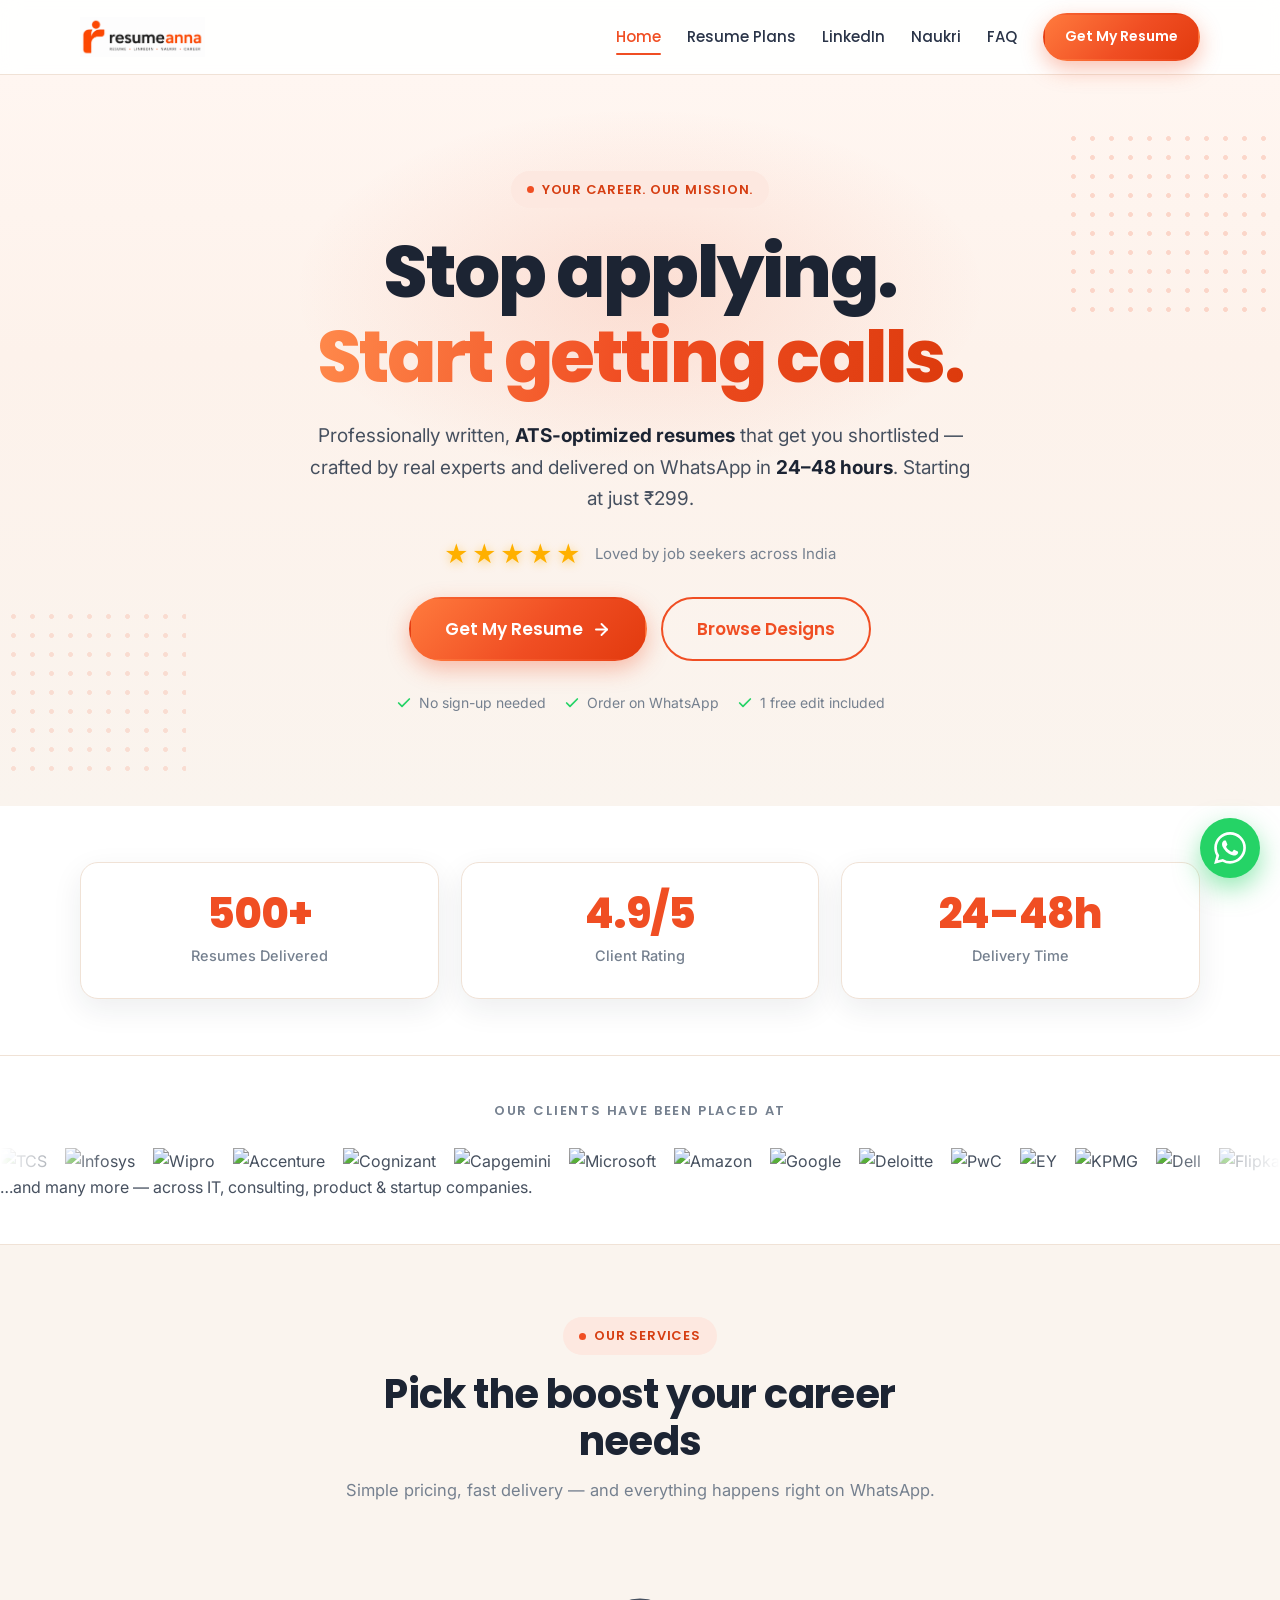
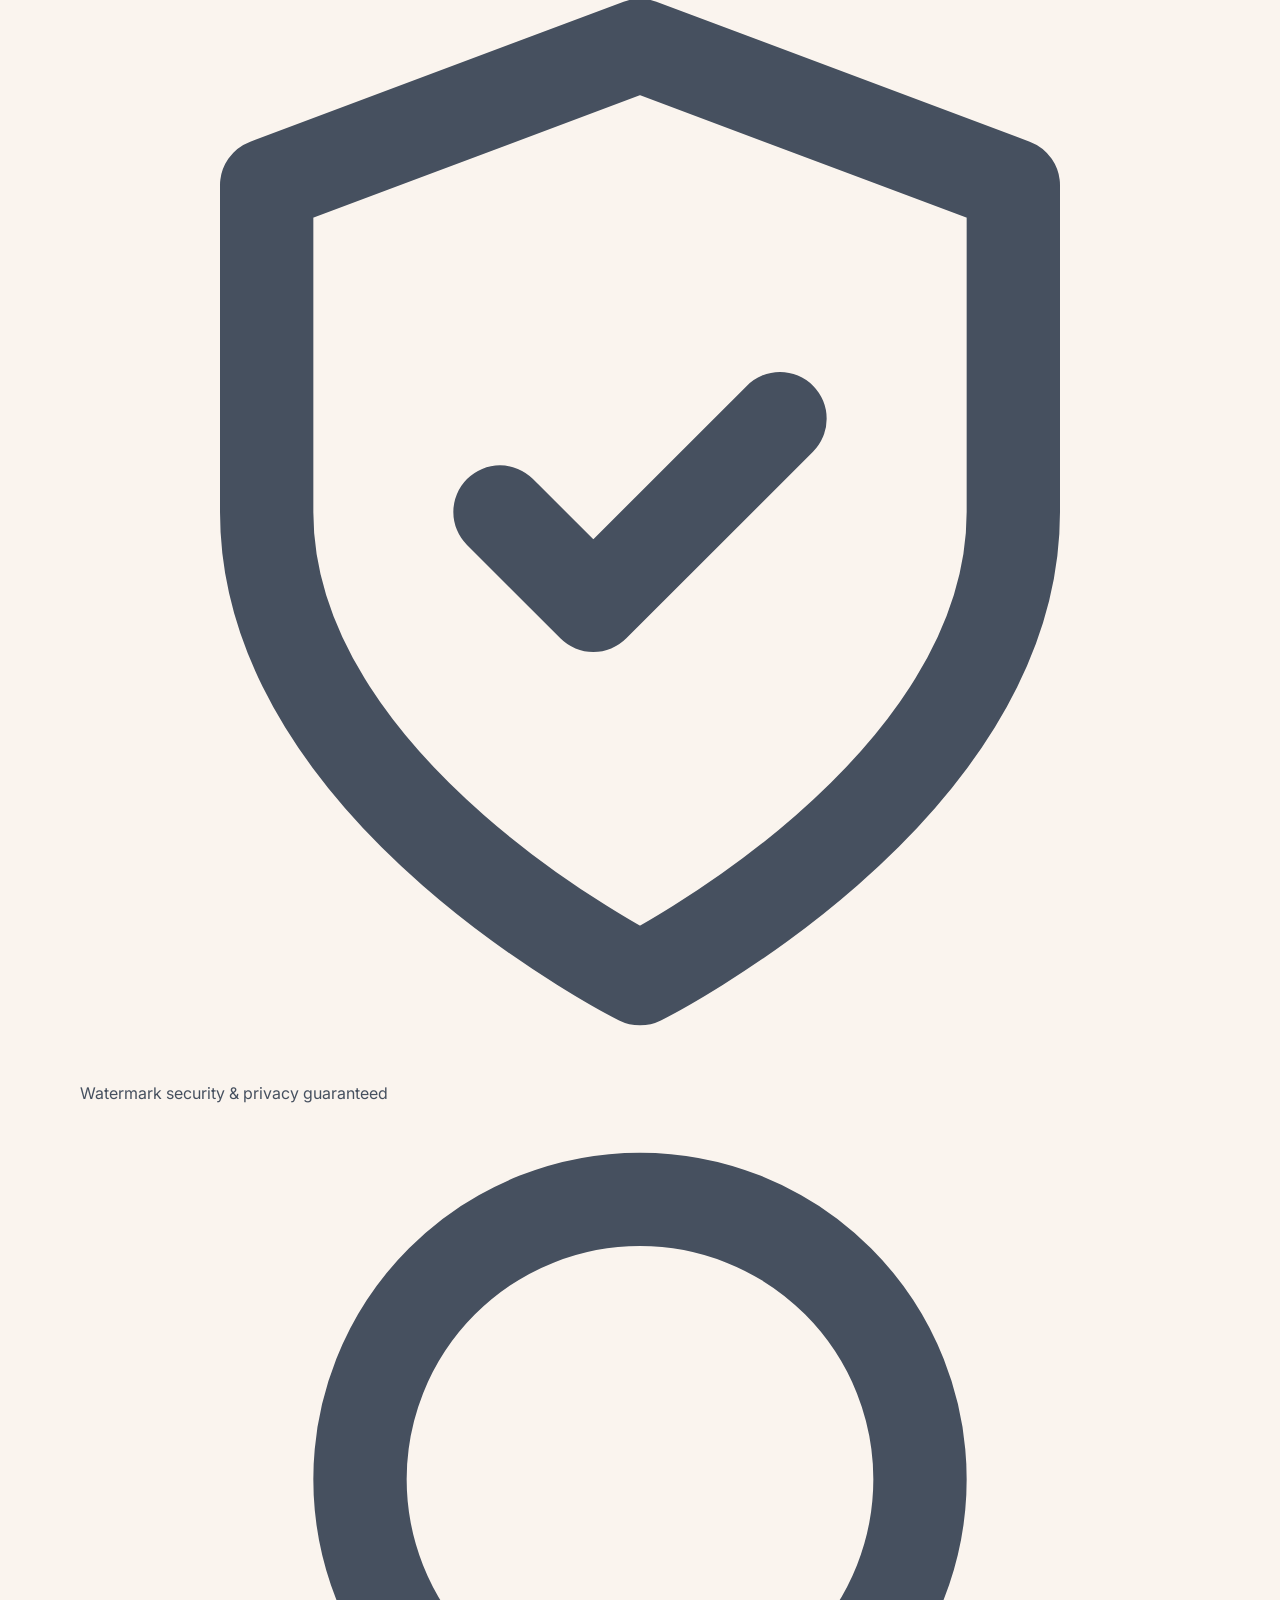
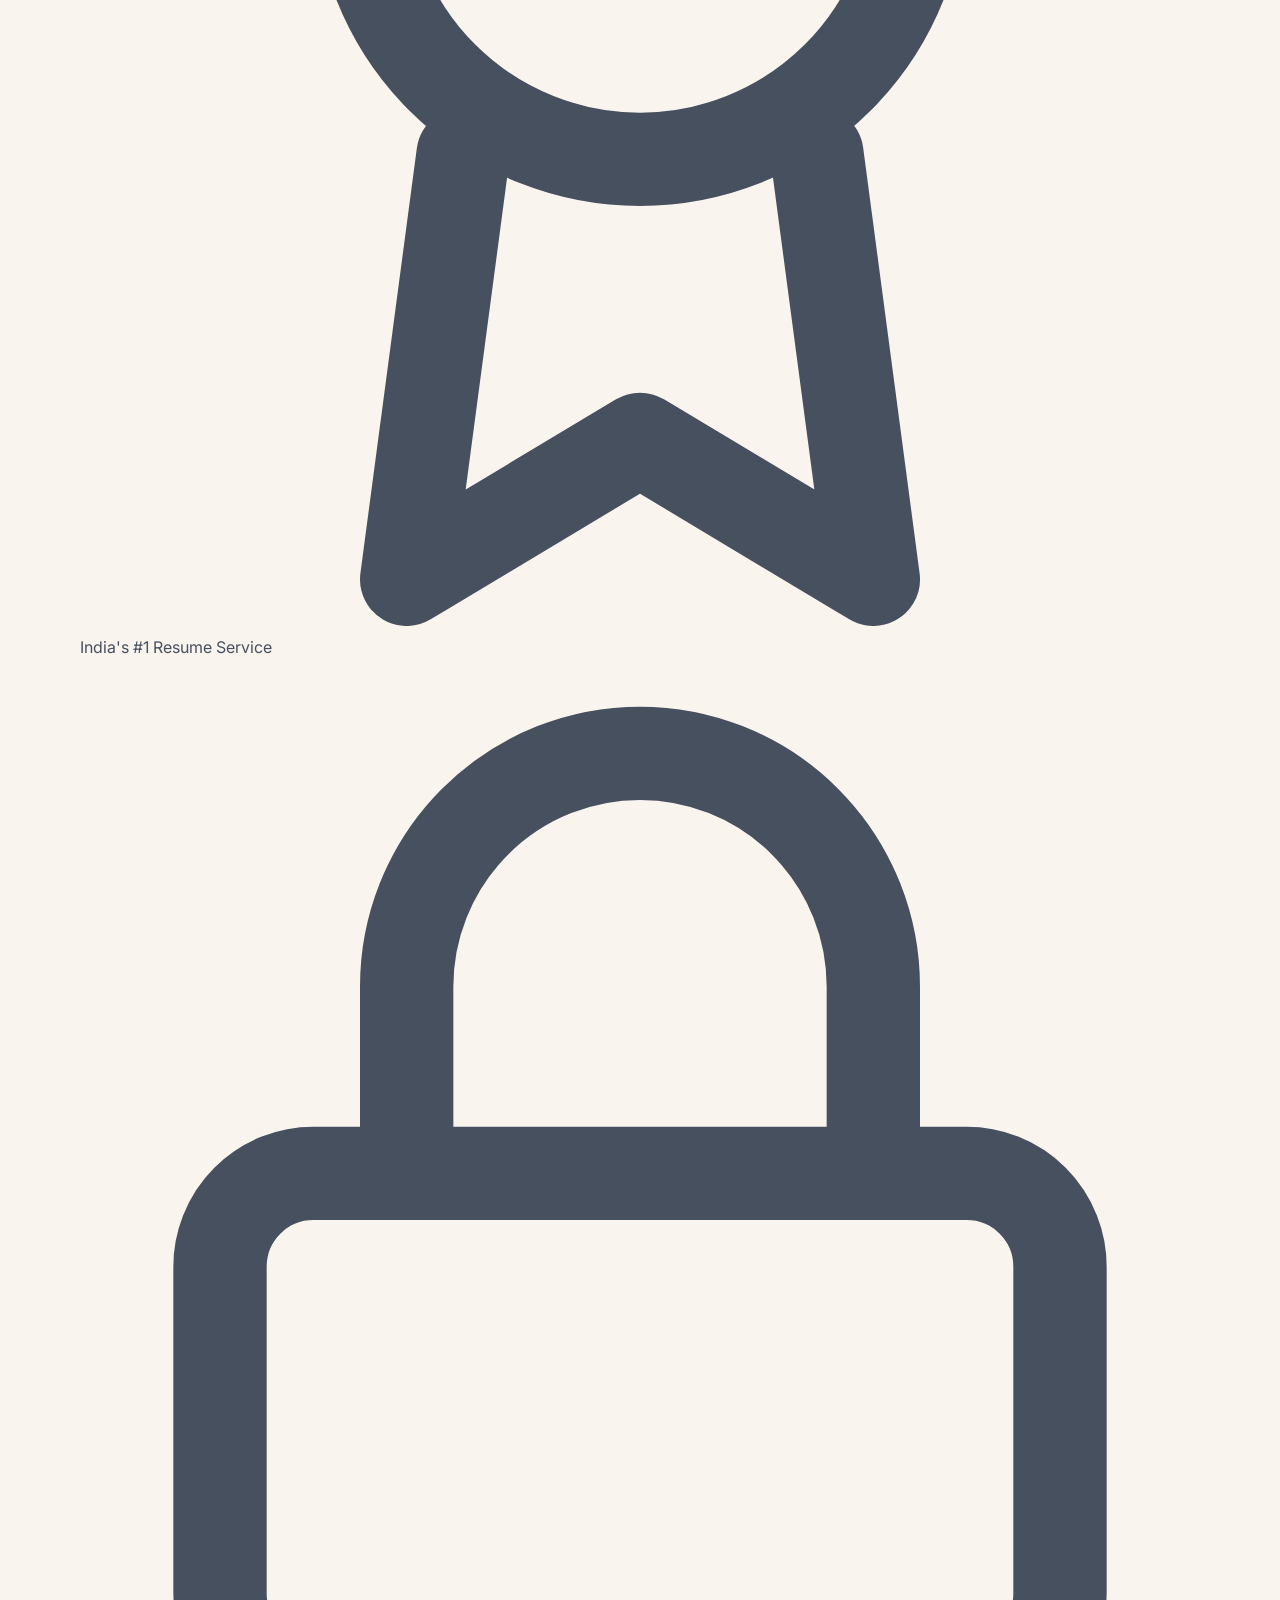
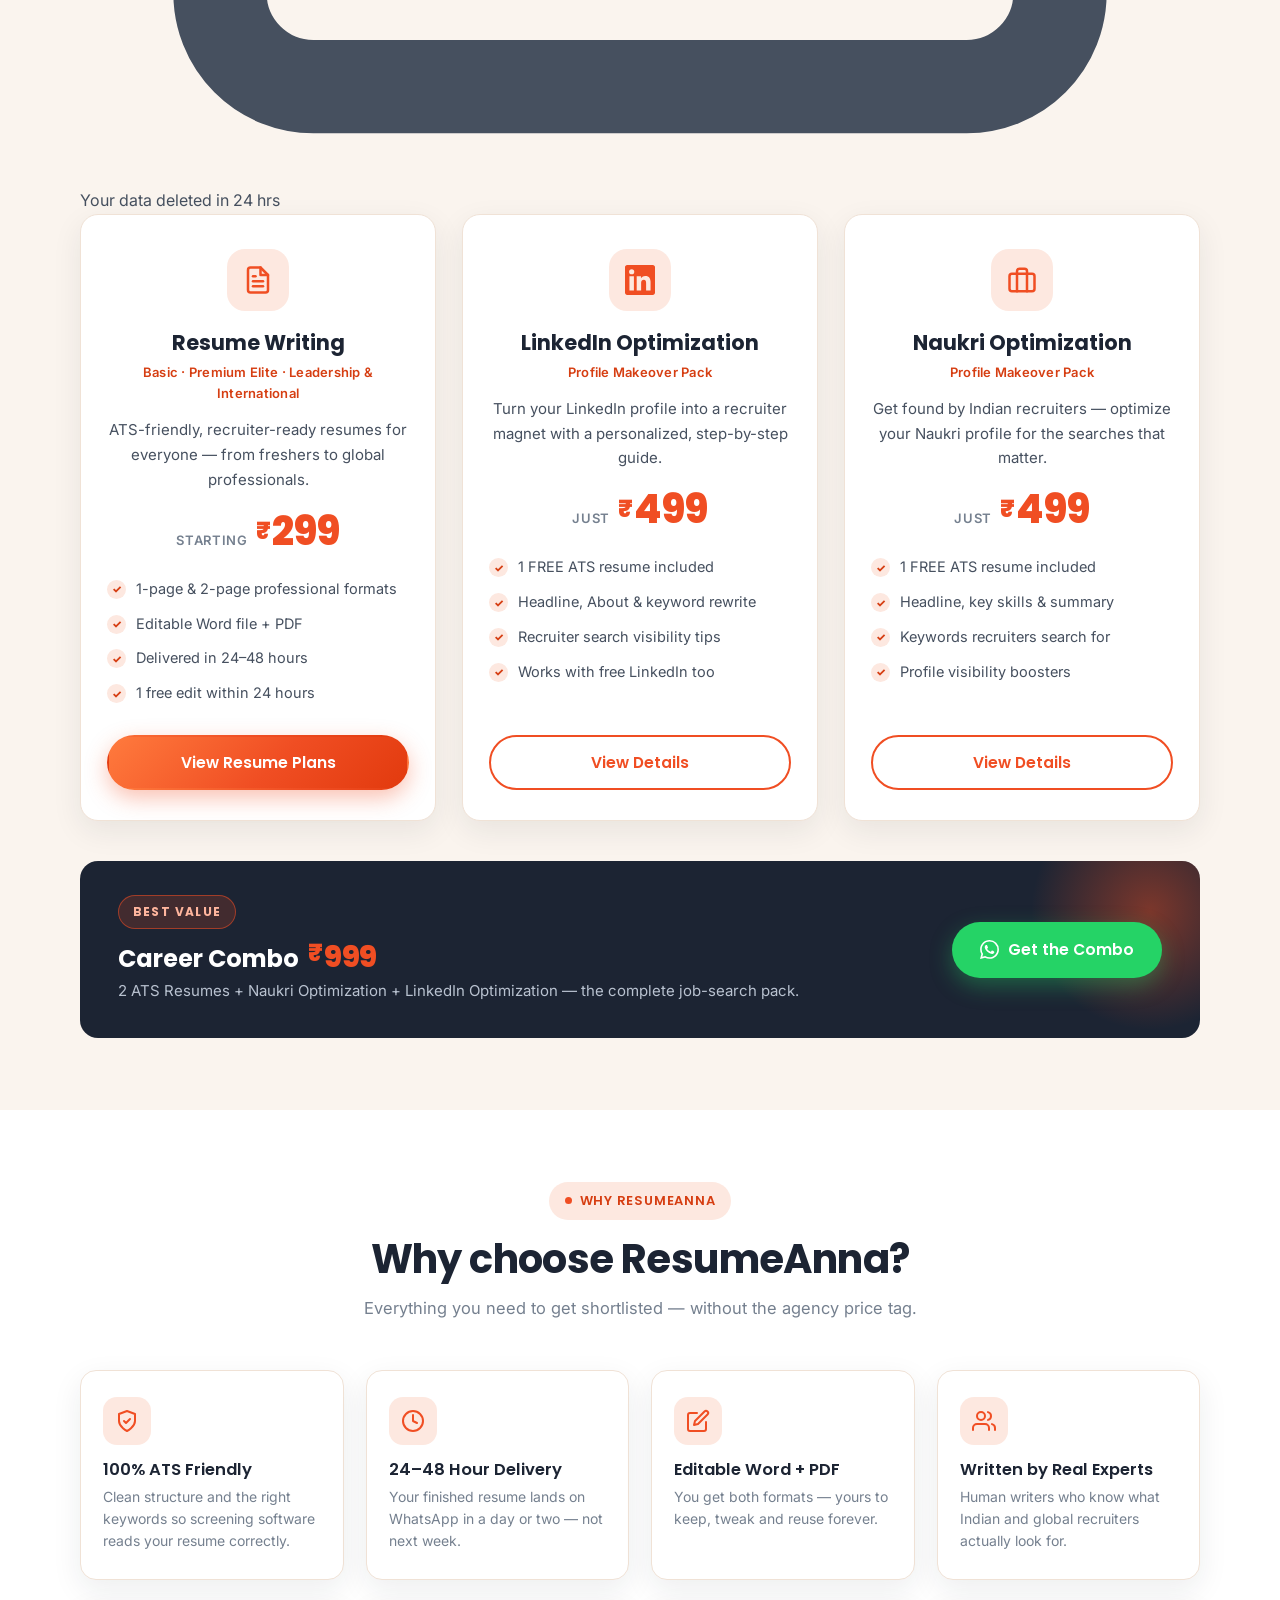
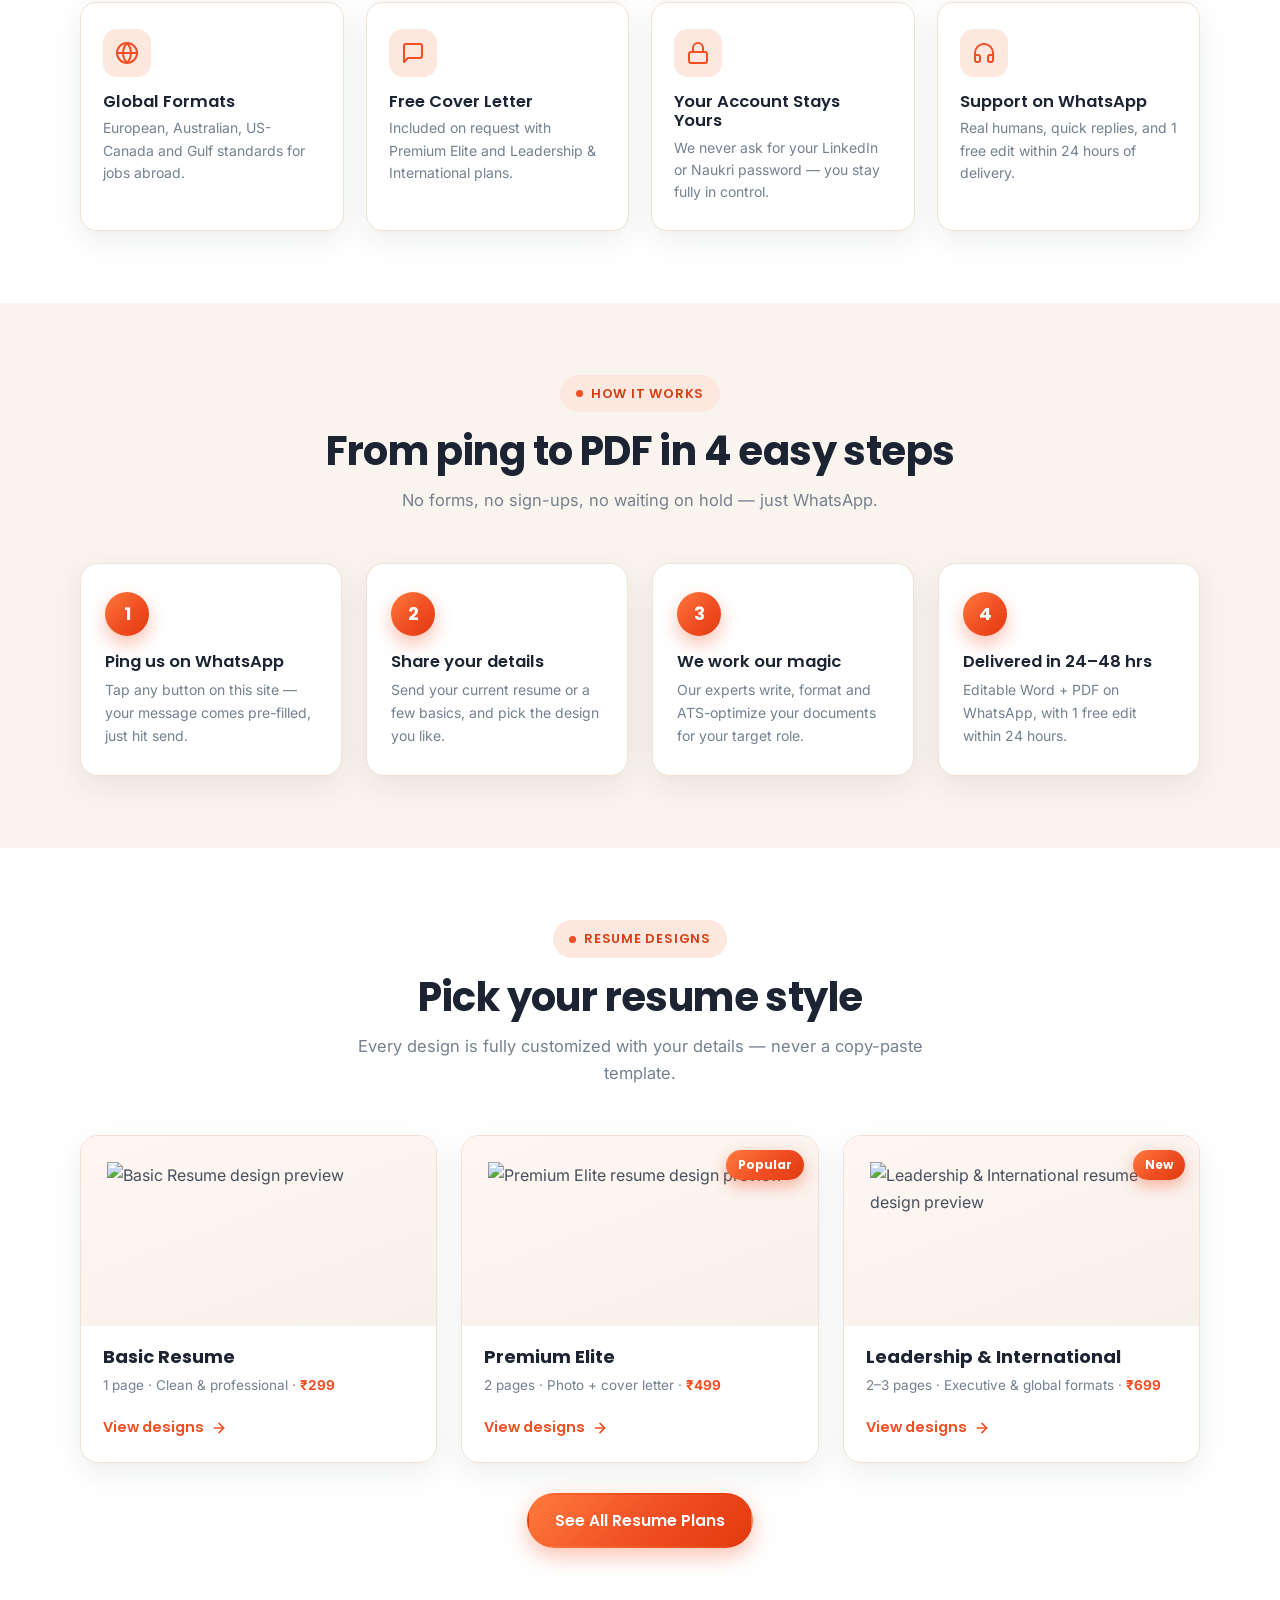
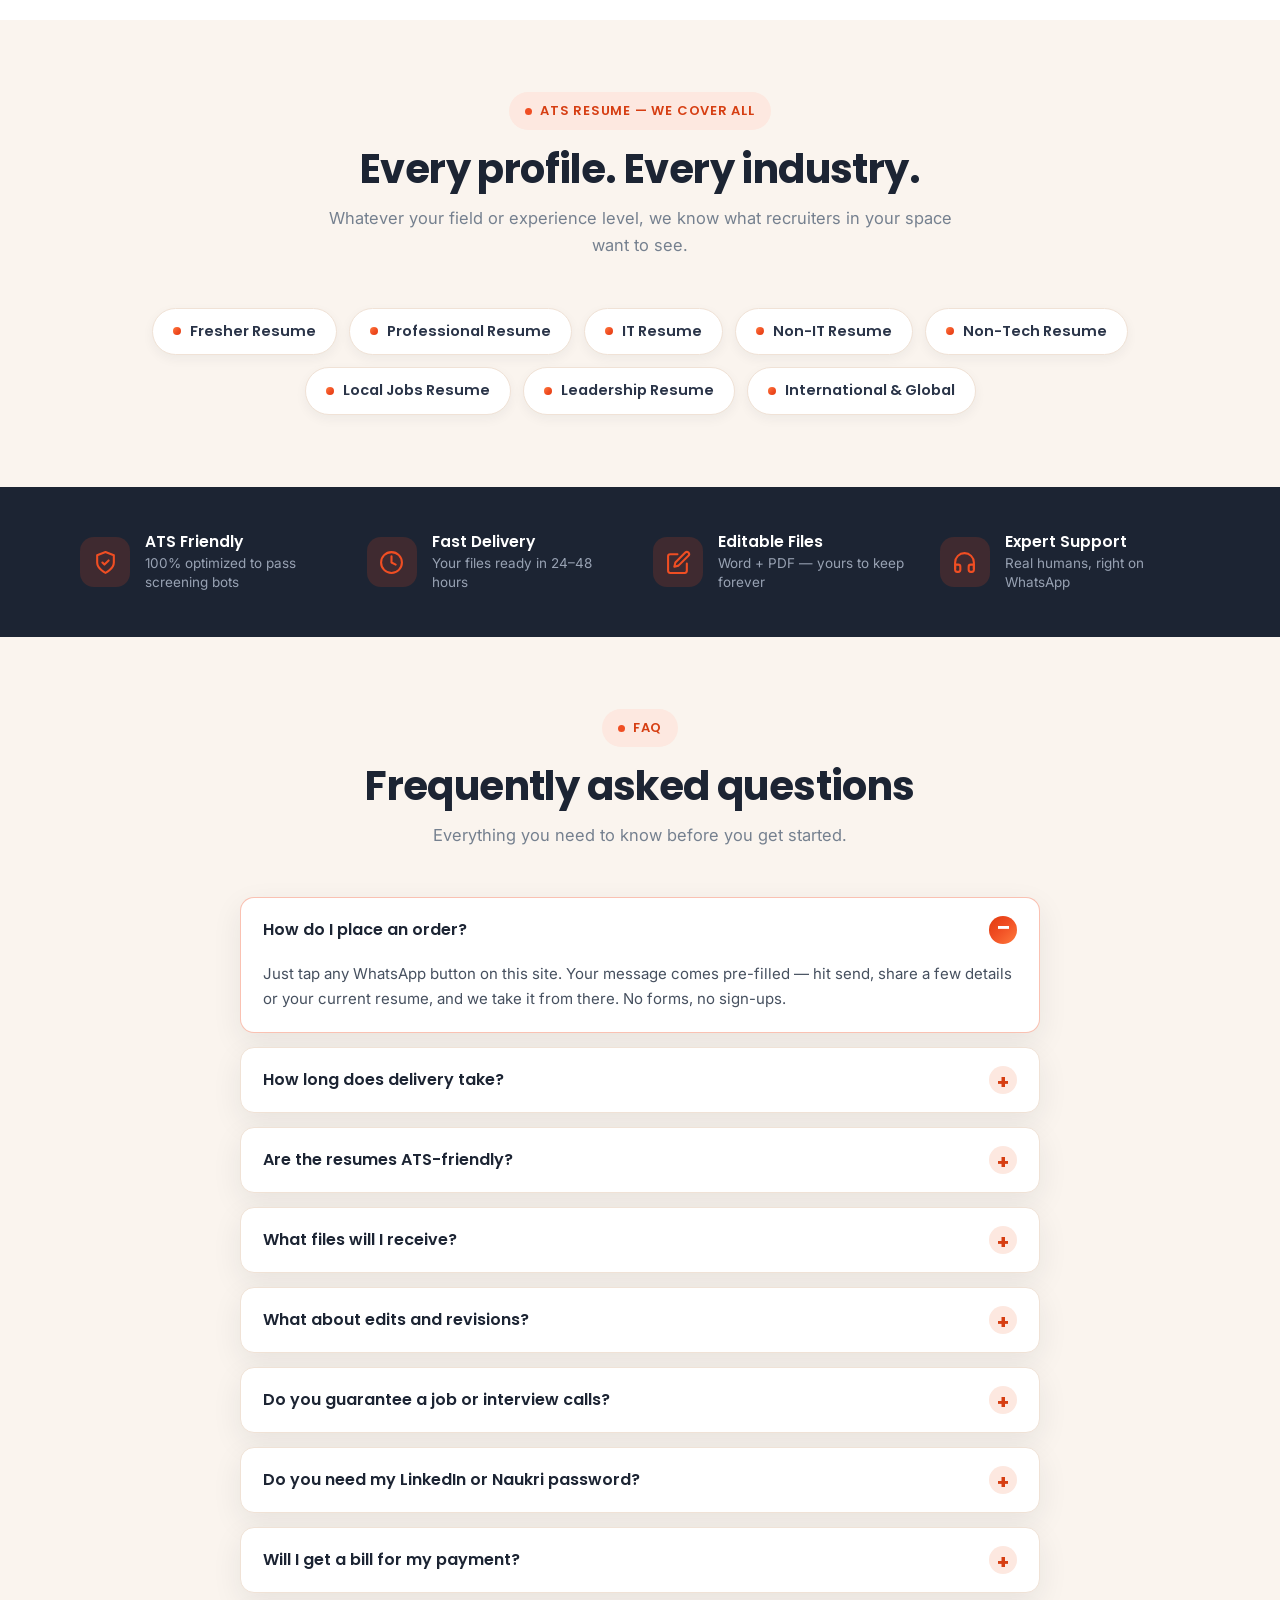
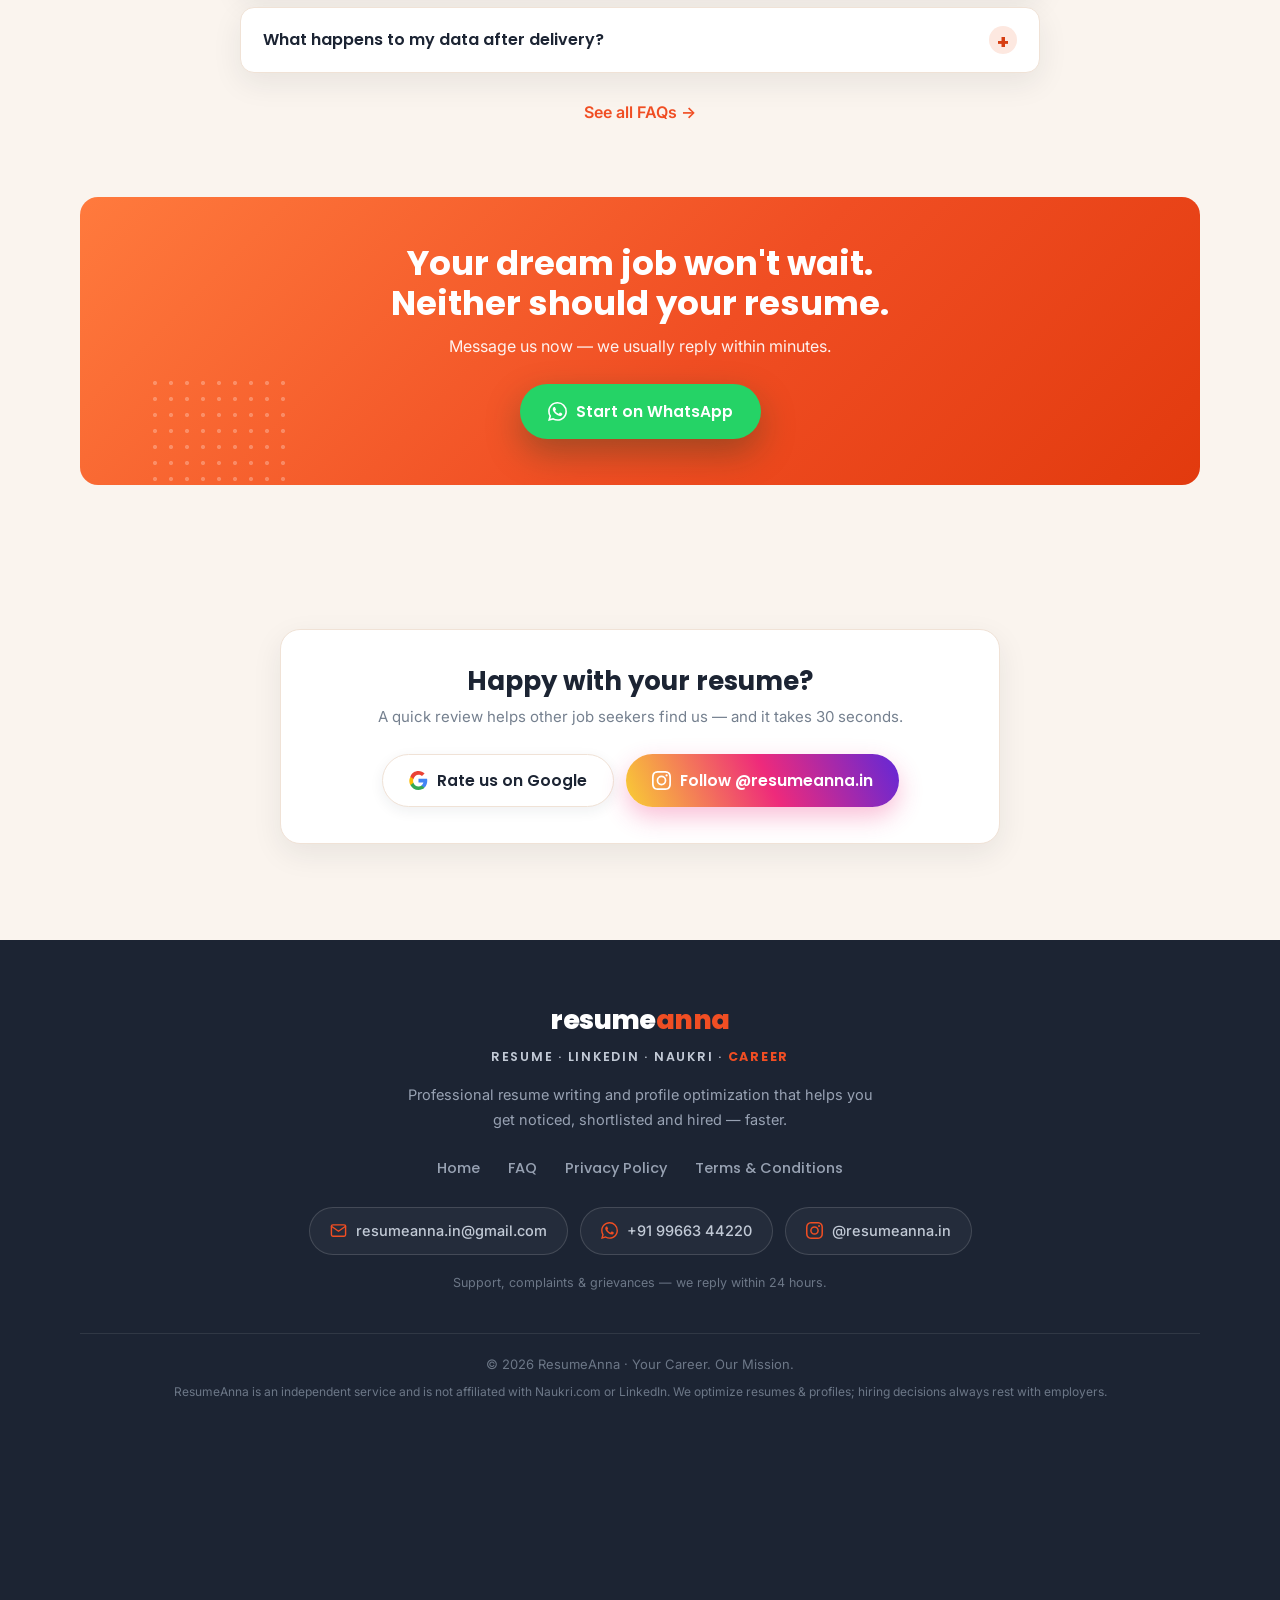
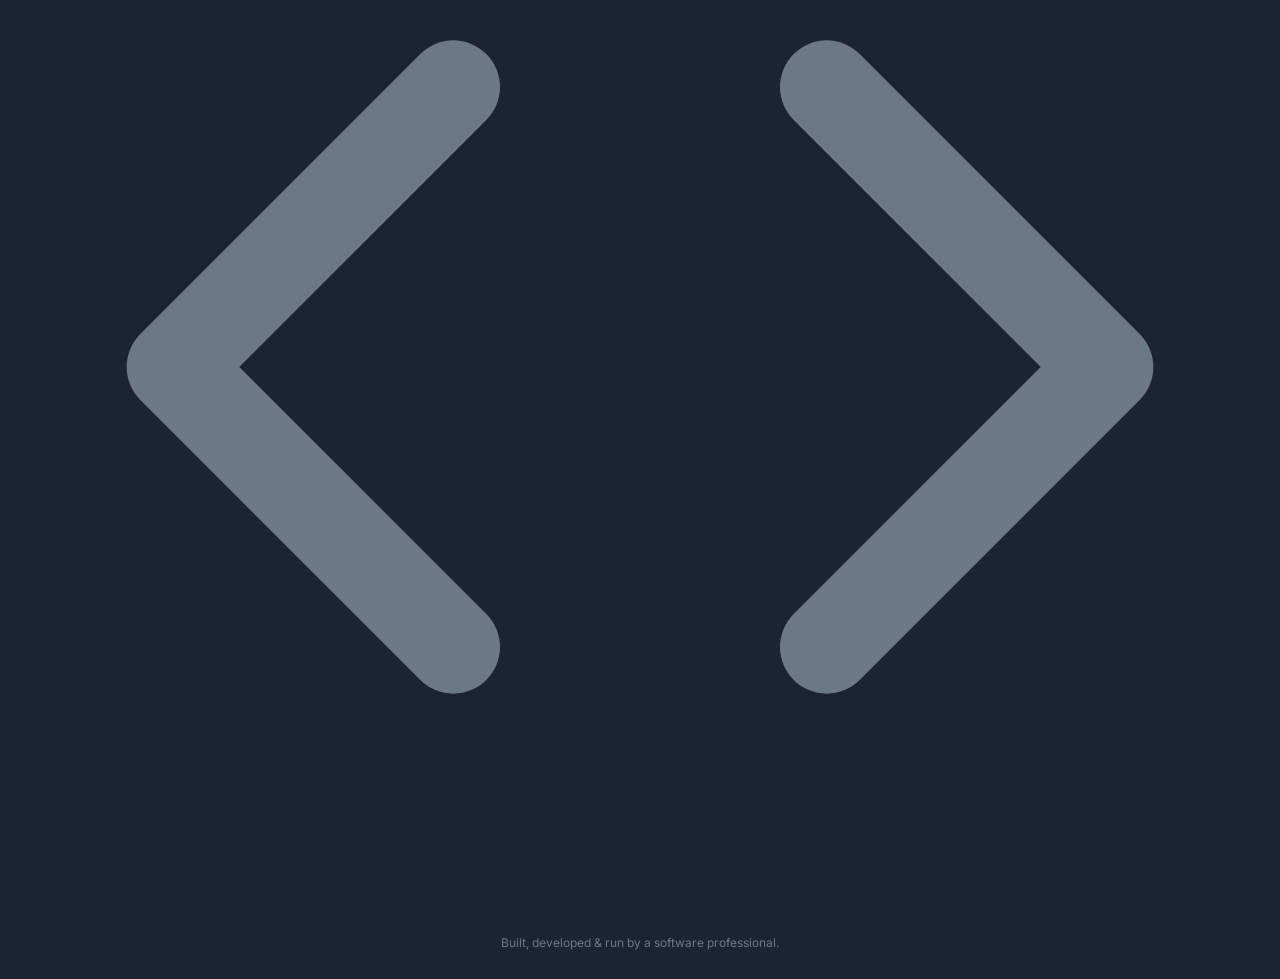
==== commit 3c448045: "Update index.html" ====
--- a/index.html
+++ b/index.html
@@ -1,26 +1,85 @@
 <!DOCTYPE html>
 <html lang="en">
 <head>
-  <meta charset="UTF-8">
-  <meta name="viewport" content="width=device-width, initial-scale=1.0">
-  <title>ResumeAnna — ATS Resume, LinkedIn &amp; Naukri Profile Services</title>
-  <meta name="description" content="ATS-friendly resume writing from ₹299, LinkedIn &amp; Naukri profile optimization ₹499. Written by experts, delivered on WhatsApp in 24–48 hours. Your Career. Our Mission.">
-  <meta name="theme-color" content="#F04E23">
-  <link rel="icon" type="image/png" href="assets/favicon.png">
-  <link rel="preconnect" href="https://fonts.googleapis.com">
-  <link rel="preconnect" href="https://fonts.gstatic.com" crossorigin>
-  <link href="https://fonts.googleapis.com/css2?family=Poppins:wght@500;600;700;800&family=Inter:wght@400;500;600;700&display=swap" rel="stylesheet">
-  <link rel="stylesheet" href="css/style.css">
-  <script src="js/main.js" defer></script>
-  <!-- Google tag (gtag.js) -->
+
+<meta charset="UTF-8">
+<meta name="viewport" content="width=device-width, initial-scale=1.0">
+
+<title>ResumeAnna.in | ATS Resume Writing, LinkedIn & Naukri Profile Optimization</title>
+
+<meta name="description" content="Professional ATS Resume Writing, LinkedIn Profile Optimization, Naukri Profile Optimization, Cover Letters and Executive Resume Services. Starting from ₹299.">
+
+<!-- NEW -->
+<meta name="keywords" content="ATS Resume, Resume Writing, Resume Service India, ResumeAnna, LinkedIn Profile Optimization, Naukri Profile Optimization, Executive Resume, Resume Review, CV Writing">
+
+<meta name="author" content="ResumeAnna.in">
+<meta name="robots" content="index,follow,max-image-preview:large">
+
+<link rel="canonical" href="https://resumeanna.in/">
+
+<meta name="theme-color" content="#F04E23">
+
+<!-- Favicons -->
+<link rel="icon" href="/favicon.ico" sizes="any">
+<link rel="icon" type="image/png" sizes="32x32" href="/favicon-32x32.png">
+<link rel="icon" type="image/png" sizes="16x16" href="/favicon-16x16.png">
+<link rel="apple-touch-icon" sizes="180x180" href="/apple-touch-icon.png">
+<link rel="manifest" href="/site.webmanifest">
+
+<!-- Open Graph -->
+<meta property="og:type" content="website">
+<meta property="og:title" content="ResumeAnna.in | ATS Resume Writing">
+<meta property="og:description" content="Professional ATS Resume Writing, LinkedIn & Naukri Profile Optimization.">
+<meta property="og:url" content="https://resumeanna.in">
+<meta property="og:image" content="https://resumeanna.in/logo.png">
+
+<!-- Twitter -->
+<meta name="twitter:card" content="summary_large_image">
+<meta name="twitter:title" content="ResumeAnna.in">
+<meta name="twitter:description" content="Professional ATS Resume Writing">
+<meta name="twitter:image" content="https://resumeanna.in/logo.png">
+
+<!-- Fonts -->
+<link rel="preconnect" href="https://fonts.googleapis.com">
+<link rel="preconnect" href="https://fonts.gstatic.com" crossorigin>
+
+<link href="https://fonts.googleapis.com/css2?family=Poppins:wght@500;600;700;800&family=Inter:wght@400;500;600;700&display=swap" rel="stylesheet">
+
+<link rel="stylesheet" href="css/style.css?v=2">
+
+<script src="js/main.js?v=2" defer></script>
+
+<!-- Google Analytics -->
 <script async src="https://www.googletagmanager.com/gtag/js?id=G-57ZPYQ6193"></script>
 <script>
-  window.dataLayer = window.dataLayer || [];
-  function gtag(){dataLayer.push(arguments);}
-  gtag('js', new Date());
-
-  gtag('config', 'G-57ZPYQ6193');
+window.dataLayer = window.dataLayer || [];
+function gtag(){dataLayer.push(arguments);}
+gtag('js', new Date());
+gtag('config', 'G-57ZPYQ6193');
 </script>
+
+<!-- Schema.org -->
+<script type="application/ld+json">
+{
+  "@context":"https://schema.org",
+  "@type":"ProfessionalService",
+  "name":"ResumeAnna.in",
+  "url":"https://resumeanna.in",
+  "logo":"https://resumeanna.in/logo.png",
+  "image":"https://resumeanna.in/logo.png",
+  "description":"Professional ATS Resume Writing, LinkedIn and Naukri Profile Optimization.",
+  "telephone":"+91-9966344220",
+  "address":{
+    "@type":"PostalAddress",
+    "addressLocality":"Hyderabad",
+    "addressCountry":"IN"
+  },
+  "sameAs":[
+    "https://www.instagram.com/resumeanna.in"
+  ]
+}
+</script>
+
 </head>
 <body>
 
@@ -85,10 +144,11 @@
   <!-- ======= Placed at ======= -->
   <section class="placed">
     <p class="placed-head">Our clients have been placed at</p>
-    <div class="marquee">
-      <div class="marquee-track"><span class="marquee-item">TCS</span><span class="marquee-item">Infosys</span><span class="marquee-item">Wipro</span><span class="marquee-item">Accenture</span><span class="marquee-item">HCLTech</span><span class="marquee-item">Cognizant</span><span class="marquee-item">Microsoft</span><span class="marquee-item">Amazon</span><span class="marquee-item">PwC</span><span class="marquee-item">LTIMindtree</span><span class="marquee-item">Amgen</span><span class="marquee-item">Deloitte</span><span class="marquee-item">Capgemini</span><span class="marquee-item">Tech Mahindra</span></div>
-      <div class="marquee-track" aria-hidden="true"><span class="marquee-item">TCS</span><span class="marquee-item">Infosys</span><span class="marquee-item">Wipro</span><span class="marquee-item">Accenture</span><span class="marquee-item">HCLTech</span><span class="marquee-item">Cognizant</span><span class="marquee-item">Microsoft</span><span class="marquee-item">Amazon</span><span class="marquee-item">PwC</span><span class="marquee-item">LTIMindtree</span><span class="marquee-item">Amgen</span><span class="marquee-item">Deloitte</span><span class="marquee-item">Capgemini</span><span class="marquee-item">Tech Mahindra</span></div>
-    </div>
+    <div class="marquee marquee-logos">
+      <div class="marquee-track"><span class="logo-item"><img src="assets/companies/tcs.png" alt="TCS" loading="lazy" decoding="async"></span><span class="logo-item"><img src="assets/companies/infosys.png" alt="Infosys" loading="lazy" decoding="async"></span><span class="logo-item"><img src="assets/companies/wipro.png" alt="Wipro" loading="lazy" decoding="async"></span><span class="logo-item"><img src="assets/companies/accenture.png" alt="Accenture" loading="lazy" decoding="async"></span><span class="logo-item"><img src="assets/companies/cognizant.png" alt="Cognizant" loading="lazy" decoding="async"></span><span class="logo-item"><img src="assets/companies/capgemini.png" alt="Capgemini" loading="lazy" decoding="async"></span><span class="logo-item"><img src="assets/companies/microsoft.png" alt="Microsoft" loading="lazy" decoding="async"></span><span class="logo-item"><img src="assets/companies/amazon.png" alt="Amazon" loading="lazy" decoding="async"></span><span class="logo-item"><img src="assets/companies/google.png" alt="Google" loading="lazy" decoding="async"></span><span class="logo-item"><img src="assets/companies/deloitte.png" alt="Deloitte" loading="lazy" decoding="async"></span><span class="logo-item"><img src="assets/companies/pwc.png" alt="PwC" loading="lazy" decoding="async"></span><span class="logo-item"><img src="assets/companies/ey.png" alt="EY" loading="lazy" decoding="async"></span><span class="logo-item"><img src="assets/companies/kpmg.png" alt="KPMG" loading="lazy" decoding="async"></span><span class="logo-item"><img src="assets/companies/dell.png" alt="Dell" loading="lazy" decoding="async"></span><span class="logo-item"><img src="assets/companies/flipkart.png" alt="Flipkart" loading="lazy" decoding="async"></span><span class="logo-item"><img src="assets/companies/phonepe.png" alt="PhonePe" loading="lazy" decoding="async"></span><span class="logo-item"><img src="assets/companies/zoho.png" alt="Zoho" loading="lazy" decoding="async"></span><span class="logo-item"><img src="assets/companies/netflix.png" alt="Netflix" loading="lazy" decoding="async"></span><span class="logo-item"><img src="assets/companies/ola.png" alt="Ola" loading="lazy" decoding="async"></span><span class="logo-item"><img src="assets/companies/cred.png" alt="CRED" loading="lazy" decoding="async"></span><span class="logo-item"><img src="assets/companies/genpact.png" alt="Genpact" loading="lazy" decoding="async"></span><span class="logo-item"><img src="assets/companies/bigbasket.png" alt="BigBasket" loading="lazy" decoding="async"></span><span class="logo-item"><img src="assets/companies/makemytrip.png" alt="MakeMyTrip" loading="lazy" decoding="async"></span><span class="logo-item"><img src="assets/companies/urbancompany.png" alt="Urban Company" loading="lazy" decoding="async"></span><span class="logo-item"><img src="assets/companies/lt.png" alt="L&amp;T" loading="lazy" decoding="async"></span><span class="logo-item"><img src="assets/companies/bms.png" alt="BookMyShow" loading="lazy" decoding="async"></span></div>
+      <div class="marquee-track" aria-hidden="true"><span class="logo-item"><img src="assets/companies/tcs.png" alt="TCS" loading="lazy" decoding="async"></span><span class="logo-item"><img src="assets/companies/infosys.png" alt="Infosys" loading="lazy" decoding="async"></span><span class="logo-item"><img src="assets/companies/wipro.png" alt="Wipro" loading="lazy" decoding="async"></span><span class="logo-item"><img src="assets/companies/accenture.png" alt="Accenture" loading="lazy" decoding="async"></span><span class="logo-item"><img src="assets/companies/cognizant.png" alt="Cognizant" loading="lazy" decoding="async"></span><span class="logo-item"><img src="assets/companies/capgemini.png" alt="Capgemini" loading="lazy" decoding="async"></span><span class="logo-item"><img src="assets/companies/microsoft.png" alt="Microsoft" loading="lazy" decoding="async"></span><span class="logo-item"><img src="assets/companies/amazon.png" alt="Amazon" loading="lazy" decoding="async"></span><span class="logo-item"><img src="assets/companies/google.png" alt="Google" loading="lazy" decoding="async"></span><span class="logo-item"><img src="assets/companies/deloitte.png" alt="Deloitte" loading="lazy" decoding="async"></span><span class="logo-item"><img src="assets/companies/pwc.png" alt="PwC" loading="lazy" decoding="async"></span><span class="logo-item"><img src="assets/companies/ey.png" alt="EY" loading="lazy" decoding="async"></span><span class="logo-item"><img src="assets/companies/kpmg.png" alt="KPMG" loading="lazy" decoding="async"></span><span class="logo-item"><img src="assets/companies/dell.png" alt="Dell" loading="lazy" decoding="async"></span><span class="logo-item"><img src="assets/companies/flipkart.png" alt="Flipkart" loading="lazy" decoding="async"></span><span class="logo-item"><img src="assets/companies/phonepe.png" alt="PhonePe" loading="lazy" decoding="async"></span><span class="logo-item"><img src="assets/companies/zoho.png" alt="Zoho" loading="lazy" decoding="async"></span><span class="logo-item"><img src="assets/companies/netflix.png" alt="Netflix" loading="lazy" decoding="async"></span><span class="logo-item"><img src="assets/companies/ola.png" alt="Ola" loading="lazy" decoding="async"></span><span class="logo-item"><img src="assets/companies/cred.png" alt="CRED" loading="lazy" decoding="async"></span><span class="logo-item"><img src="assets/companies/genpact.png" alt="Genpact" loading="lazy" decoding="async"></span><span class="logo-item"><img src="assets/companies/bigbasket.png" alt="BigBasket" loading="lazy" decoding="async"></span><span class="logo-item"><img src="assets/companies/makemytrip.png" alt="MakeMyTrip" loading="lazy" decoding="async"></span><span class="logo-item"><img src="assets/companies/urbancompany.png" alt="Urban Company" loading="lazy" decoding="async"></span><span class="logo-item"><img src="assets/companies/lt.png" alt="L&amp;T" loading="lazy" decoding="async"></span><span class="logo-item"><img src="assets/companies/bms.png" alt="BookMyShow" loading="lazy" decoding="async"></span></div>
+    </div>
+    <p class="placed-note">…and many more — across IT, consulting, product &amp; startup companies.</p>
   </section>
 
   <!-- ======= Services ======= -->
@@ -98,6 +158,21 @@
         <span class="eyebrow">Our Services</span>
         <h2>Pick the boost your career needs</h2>
         <p>Simple pricing, fast delivery — and everything happens right on WhatsApp.</p>
+      </div>
+
+      <div class="assure reveal">
+        <span class="assure-item assure-hero">
+          <svg viewBox="0 0 24 24" fill="none" stroke="currentColor" stroke-width="2" stroke-linecap="round" stroke-linejoin="round" aria-hidden="true"><path d="M12 22s8-4 8-10V5l-8-3-8 3v7c0 6 8 10 8 10z"/><polyline points="9 12 11 14 15 10"/></svg>
+          Watermark security &amp; privacy guaranteed
+        </span>
+        <span class="assure-item">
+          <svg viewBox="0 0 24 24" fill="none" stroke="currentColor" stroke-width="2" stroke-linecap="round" stroke-linejoin="round" aria-hidden="true"><circle cx="12" cy="8" r="6"/><polyline points="8.21 13.89 7 23 12 20 17 23 15.79 13.88"/></svg>
+          India's #1 Resume Service
+        </span>
+        <span class="assure-item">
+          <svg viewBox="0 0 24 24" fill="none" stroke="currentColor" stroke-width="2" stroke-linecap="round" stroke-linejoin="round" aria-hidden="true"><rect x="3" y="11" width="18" height="11" rx="2"/><path d="M7 11V7a5 5 0 0 1 10 0v4"/></svg>
+          Your data deleted in 24 hrs
+        </span>
       </div>
 
       <div class="svc-grid">
@@ -264,20 +339,12 @@
       <div class="tpl-grid">
         <a class="tpl-card reveal d1" href="basic-resume.html">
           <div class="tpl-preview">
-            <div class="tpl-sheet">
-              <div class="r t"></div>
-              <div class="r o"></div>
-              <div class="r h"></div>
-              <div class="r" style="width:92%"></div>
-              <div class="r" style="width:80%"></div>
-              <div class="r h"></div>
-              <div class="r" style="width:86%"></div>
-            </div>
+            <img src="assets/previews/basic.jpg" alt="Basic Resume design preview" loading="lazy" decoding="async">
           </div>
           <div class="tpl-body">
             <h3>Basic Resume</h3>
             <div class="meta">1 page · Clean &amp; professional · <strong style="color:var(--orange)">₹299</strong></div>
-            <span class="go">View 6 designs
+            <span class="go">View designs
               <svg viewBox="0 0 24 24" fill="none" stroke="currentColor" stroke-width="2.4" stroke-linecap="round" stroke-linejoin="round"><line x1="5" y1="12" x2="19" y2="12"/><polyline points="12 5 19 12 12 19"/></svg>
             </span>
           </div>
@@ -286,26 +353,12 @@
         <a class="tpl-card reveal d2" href="premium-resume.html">
           <div class="tpl-preview">
             <span class="tpl-badge">Popular</span>
-            <div class="tpl-sheet two">
-              <div class="col-l">
-                <div class="r" style="width:80%"></div>
-                <div class="r" style="width:60%"></div>
-                <div class="r" style="width:72%"></div>
-                <div class="r" style="width:55%"></div>
-              </div>
-              <div class="col-r">
-                <div class="r t" style="width:75%"></div>
-                <div class="r o" style="width:45%"></div>
-                <div class="r h"></div>
-                <div class="r" style="width:92%"></div>
-                <div class="r" style="width:84%"></div>
-              </div>
-            </div>
+            <img src="assets/previews/premium.jpg" alt="Premium Elite resume design preview" loading="lazy" decoding="async">
           </div>
           <div class="tpl-body">
             <h3>Premium Elite</h3>
             <div class="meta">2 pages · Photo + cover letter · <strong style="color:var(--orange)">₹499</strong></div>
-            <span class="go">View 10 designs
+            <span class="go">View designs
               <svg viewBox="0 0 24 24" fill="none" stroke="currentColor" stroke-width="2.4" stroke-linecap="round" stroke-linejoin="round"><line x1="5" y1="12" x2="19" y2="12"/><polyline points="12 5 19 12 12 19"/></svg>
             </span>
           </div>
@@ -314,26 +367,12 @@
         <a class="tpl-card reveal d3" href="international-resume.html">
           <div class="tpl-preview">
             <span class="tpl-badge">New</span>
-            <div class="tpl-sheet two">
-              <div class="col-l">
-                <div class="r" style="width:70%"></div>
-                <div class="r" style="width:84%"></div>
-                <div class="r" style="width:58%"></div>
-                <div class="r" style="width:76%"></div>
-              </div>
-              <div class="col-r">
-                <div class="r t" style="width:82%"></div>
-                <div class="r o" style="width:52%"></div>
-                <div class="r h" style="width:60%"></div>
-                <div class="r" style="width:94%"></div>
-                <div class="r" style="width:78%"></div>
-              </div>
-            </div>
+            <img src="assets/previews/global.jpg" alt="Leadership &amp; International resume design preview" loading="lazy" decoding="async">
           </div>
           <div class="tpl-body">
             <h3>Leadership &amp; International</h3>
             <div class="meta">2–3 pages · Executive &amp; global formats · <strong style="color:var(--orange)">₹699</strong></div>
-            <span class="go">View 8 designs
+            <span class="go">View designs
               <svg viewBox="0 0 24 24" fill="none" stroke="currentColor" stroke-width="2.4" stroke-linecap="round" stroke-linejoin="round"><line x1="5" y1="12" x2="19" y2="12"/><polyline points="12 5 19 12 12 19"/></svg>
             </span>
           </div>
@@ -472,6 +511,14 @@
           <summary>Do you need my LinkedIn or Naukri password?</summary>
           <div class="faq-a">Never. We <strong>never ask for your password or login</strong> — even if you offer. You update your own profile using our simple step-by-step guide, so your account always stays secure.</div>
         </details>
+        <details class="faq-item reveal">
+          <summary>Will I get a bill for my payment?</summary>
+          <div class="faq-a"><strong>Yes — a bill is given whenever you ask for it</strong>, for any payment: advance payment, part payment or full payment. Just request it on WhatsApp and we'll send it across on WhatsApp or by email.</div>
+        </details>
+        <details class="faq-item reveal">
+          <summary>What happens to my data after delivery?</summary>
+          <div class="faq-a"><strong>All your data is deleted within 24 hours</strong> of delivery — your resume, documents and personal details are permanently removed from our devices and folders. We never store, sell or share them. Do keep your own copy of the delivered files. Read our <a href="privacy.html" style="color:var(--orange);font-weight:600">Privacy Policy</a>.</div>
+        </details>
       </div>
       <p class="center reveal" style="margin-top:26px"><a href="faq.html" style="color:var(--orange);font-weight:600">See all FAQs →</a></p>
     </div>
@@ -498,8 +545,7 @@
         <h3>Happy with your resume?</h3>
         <p>A quick review helps other job seekers find us — and it takes 30 seconds.</p>
         <div class="review-actions">
-          <!-- TODO: paste your Google review link in the href below -->
-          <a class="btn btn-google" href="#" target="_blank" rel="noopener"><svg viewBox="0 0 24 24" aria-hidden="true"><path fill="#4285F4" d="M23.06 12.25c0-.85-.08-1.67-.22-2.45H12v4.63h6.2a5.3 5.3 0 01-2.3 3.48v2.89h3.72c2.18-2 3.44-4.96 3.44-8.55z"/><path fill="#34A853" d="M12 24c3.1 0 5.7-1.03 7.6-2.78l-3.72-2.89c-1.03.69-2.35 1.1-3.88 1.1-2.99 0-5.52-2.02-6.43-4.73H1.73v2.98A11.99 11.99 0 0012 24z"/><path fill="#FBBC05" d="M5.57 14.7a7.2 7.2 0 010-4.6V7.12H1.73a12 12 0 000 10.76l3.84-2.98z"/><path fill="#EA4335" d="M12 4.75c1.69 0 3.2.58 4.4 1.72l3.3-3.3C17.7 1.2 15.1 0 12 0 7.3 0 3.25 2.7 1.73 7.12L5.57 10.1C6.48 7.39 9.01 4.75 12 4.75z"/></svg> Rate us on Google</a>
+          <a class="btn btn-google" href="https://share.google/l2VAOfeDfMd7XkNS9" target="_blank" rel="noopener"><svg viewBox="0 0 24 24" aria-hidden="true"><path fill="#4285F4" d="M23.06 12.25c0-.85-.08-1.67-.22-2.45H12v4.63h6.2a5.3 5.3 0 01-2.3 3.48v2.89h3.72c2.18-2 3.44-4.96 3.44-8.55z"/><path fill="#34A853" d="M12 24c3.1 0 5.7-1.03 7.6-2.78l-3.72-2.89c-1.03.69-2.35 1.1-3.88 1.1-2.99 0-5.52-2.02-6.43-4.73H1.73v2.98A11.99 11.99 0 0012 24z"/><path fill="#FBBC05" d="M5.57 14.7a7.2 7.2 0 010-4.6V7.12H1.73a12 12 0 000 10.76l3.84-2.98z"/><path fill="#EA4335" d="M12 4.75c1.69 0 3.2.58 4.4 1.72l3.3-3.3C17.7 1.2 15.1 0 12 0 7.3 0 3.25 2.7 1.73 7.12L5.57 10.1C6.48 7.39 9.01 4.75 12 4.75z"/></svg> Rate us on Google</a>
           <a class="btn btn-ig" href="https://www.instagram.com/resumeanna.in/" target="_blank" rel="noopener"><svg viewBox="0 0 24 24" fill="currentColor" aria-hidden="true"><path d="M12 2.16c3.2 0 3.58.01 4.85.07 1.17.05 1.8.25 2.23.41.56.22.96.48 1.38.9.42.42.68.82.9 1.38.16.42.36 1.06.41 2.23.06 1.27.07 1.65.07 4.85s-.01 3.58-.07 4.85c-.05 1.17-.25 1.8-.41 2.23-.22.56-.48.96-.9 1.38-.42.42-.82.68-1.38.9-.42.16-1.06.36-2.23.41-1.27.06-1.65.07-4.85.07s-3.58-.01-4.85-.07c-1.17-.05-1.8-.25-2.23-.41-.56-.22-.96-.48-1.38-.9-.42-.42-.68-.82-.9-1.38-.16-.42-.36-1.06-.41-2.23-.06-1.27-.07-1.65-.07-4.85s.01-3.58.07-4.85c.05-1.17.25-1.8.41-2.23.22-.56.48-.96.9-1.38.42-.42.82-.68 1.38-.9.42-.16 1.06-.36 2.23-.41 1.27-.06 1.65-.07 4.85-.07M12 0C8.74 0 8.33.01 7.05.07 5.78.13 4.9.33 4.14.63c-.79.3-1.46.72-2.13 1.38A5.9 5.9 0 00.63 4.14c-.3.76-.5 1.64-.56 2.91C.01 8.33 0 8.74 0 12s.01 3.67.07 4.95c.06 1.27.26 2.15.56 2.91.3.79.72 1.46 1.38 2.13a5.9 5.9 0 002.13 1.38c.76.3 1.64.5 2.91.56C8.33 23.99 8.74 24 12 24s3.67-.01 4.95-.07c1.27-.06 2.15-.26 2.91-.56a5.9 5.9 0 002.13-1.38 5.9 5.9 0 001.38-2.13c.3-.76.5-1.64.56-2.91.06-1.28.07-1.69.07-4.95s-.01-3.67-.07-4.95c-.06-1.27-.26-2.15-.56-2.91a5.9 5.9 0 00-1.38-2.13A5.9 5.9 0 0019.86.63c-.76-.3-1.64-.5-2.91-.56C15.67.01 15.26 0 12 0zm0 5.84a6.16 6.16 0 100 12.32 6.16 6.16 0 000-12.32zm0 10.16a4 4 0 110-8 4 4 0 010 8zm7.85-10.4a1.44 1.44 0 11-2.88 0 1.44 1.44 0 012.88 0z"/></svg> Follow @resumeanna.in</a>
         </div>
       </div>
@@ -531,9 +577,61 @@
       <div class="foot-bottom">
         <p>© <span data-year>2026</span> ResumeAnna · Your Career. Our Mission.</p>
         <p>ResumeAnna is an independent service and is not affiliated with Naukri.com or LinkedIn. We optimize resumes &amp; profiles; hiring decisions always rest with employers.</p>
+        <p class="foot-credit"><svg viewBox="0 0 24 24" fill="none" stroke="currentColor" stroke-width="2" stroke-linecap="round" stroke-linejoin="round" aria-hidden="true"><polyline points="16 18 22 12 16 6"/><polyline points="8 6 2 12 8 18"/></svg> Built, developed &amp; run by a software professional.</p>
       </div>
     </div>
   </footer>
+
+  <!-- ======= Independence Day promo popup (auto-closes in 12s) ======= -->
+  <div class="promo" id="promoPop" hidden>
+    <div class="promo-backdrop" data-promo-close></div>
+    <div class="promo-card" role="dialog" aria-modal="true" aria-labelledby="promoTitle">
+      <button class="promo-x" type="button" data-promo-close aria-label="Close offer">
+        <svg viewBox="0 0 24 24" fill="none" stroke="currentColor" stroke-width="2.4" stroke-linecap="round" aria-hidden="true"><line x1="18" y1="6" x2="6" y2="18"/><line x1="6" y1="6" x2="18" y2="18"/></svg>
+      </button>
+
+      <p class="promo-kicker">Our resumes got selected at</p>
+      <div class="promo-logos">
+        <span class="promo-logo"><img src="assets/companies/google.png" alt="Google" loading="lazy"></span>
+        <span class="promo-logo"><img src="assets/companies/microsoft.png" alt="Microsoft" loading="lazy"></span>
+        <span class="promo-logo"><img src="assets/companies/amazon.png" alt="Amazon" loading="lazy"></span>
+        <span class="promo-more">+20 more</span>
+      </div>
+
+      <p class="promo-safe">
+        <svg viewBox="0 0 24 24" fill="none" stroke="currentColor" stroke-width="2" stroke-linecap="round" stroke-linejoin="round" aria-hidden="true"><path d="M12 22s8-4 8-10V5l-8-3-8 3v7c0 6 8 10 8 10z"/><polyline points="9 12 11 14 15 10"/></svg>
+        Watermark safety &amp; trust guaranteed
+      </p>
+
+      <h3 class="promo-title" id="promoTitle"><span class="promo-flag" aria-hidden="true"></span> Independence Day Sale</h3>
+
+      <div class="promo-offers">
+        <a class="promo-offer" href="premium-resume.html">
+          <span class="po-name">Premium Elite Resume</span>
+          <span class="po-price"><s>₹499</s> <b>₹449</b></span>
+          <span class="po-go">See designs
+            <svg viewBox="0 0 24 24" fill="none" stroke="currentColor" stroke-width="2.6" stroke-linecap="round" stroke-linejoin="round" aria-hidden="true"><line x1="5" y1="12" x2="19" y2="12"/><polyline points="12 5 19 12 12 19"/></svg>
+          </span>
+        </a>
+        <a class="promo-offer" href="international-resume.html">
+          <span class="po-name">Leadership &amp; International</span>
+          <span class="po-price"><s>₹699</s> <b>₹499</b></span>
+          <span class="po-go">See designs
+            <svg viewBox="0 0 24 24" fill="none" stroke="currentColor" stroke-width="2.6" stroke-linecap="round" stroke-linejoin="round" aria-hidden="true"><line x1="5" y1="12" x2="19" y2="12"/><polyline points="12 5 19 12 12 19"/></svg>
+          </span>
+        </a>
+      </div>
+
+      <p class="promo-till">Offer valid till <b>15 August</b> · limited slots per day</p>
+
+      <a class="promo-ig" href="https://www.instagram.com/resumeanna.in/" target="_blank" rel="noopener">
+        <svg viewBox="0 0 24 24" fill="currentColor" aria-hidden="true"><path d="M12 2.16c3.2 0 3.58.01 4.85.07 1.17.05 1.8.25 2.23.41.56.22.96.48 1.38.9.42.42.68.82.9 1.38.16.42.36 1.06.41 2.23.06 1.27.07 1.65.07 4.85s-.01 3.58-.07 4.85c-.05 1.17-.25 1.8-.41 2.23-.22.56-.48.96-.9 1.38-.42.42-.82.68-1.38.9-.42.16-1.06.36-2.23.41-1.27.06-1.65.07-4.85.07s-3.58-.01-4.85-.07c-1.17-.05-1.8-.25-2.23-.41-.56-.22-.96-.48-1.38-.9-.42-.42-.68-.82-.9-1.38-.16-.42-.36-1.06-.41-2.23-.06-1.27-.07-1.65-.07-4.85s.01-3.58.07-4.85c.05-1.17.25-1.8.41-2.23.22-.56.48-.96.9-1.38.42-.42.82-.68 1.38-.9.42-.16 1.06-.36 2.23-.41 1.27-.06 1.65-.07 4.85-.07M12 0C8.74 0 8.33.01 7.05.07 5.78.13 4.9.33 4.14.63c-.79.3-1.46.72-2.13 1.38A5.9 5.9 0 00.63 4.14c-.3.76-.5 1.64-.56 2.91C.01 8.33 0 8.74 0 12s.01 3.67.07 4.95c.06 1.27.26 2.15.56 2.91.3.79.72 1.46 1.38 2.13a5.9 5.9 0 002.13 1.38c.76.3 1.64.5 2.91.56C8.33 23.99 8.74 24 12 24s3.67-.01 4.95-.07c1.27-.06 2.15-.26 2.91-.56a5.9 5.9 0 002.13-1.38 5.9 5.9 0 001.38-2.13c.3-.76.5-1.64.56-2.91.06-1.28.07-1.69.07-4.95s-.01-3.67-.07-4.95c-.06-1.27-.26-2.15-.56-2.91a5.9 5.9 0 00-1.38-2.13A5.9 5.9 0 0019.86.63c-.76-.3-1.64-.5-2.91-.56C15.67.01 15.26 0 12 0zm0 5.84a6.16 6.16 0 100 12.32 6.16 6.16 0 000-12.32zm0 10.16a4 4 0 110-8 4 4 0 010 8zm7.85-10.4a1.44 1.44 0 11-2.88 0 1.44 1.44 0 012.88 0z"/></svg>
+        Check our Instagram — @resumeanna.in
+      </a>
+
+      <div class="promo-bar" aria-hidden="true"><i></i></div>
+    </div>
+  </div>
 
   <!-- ======= Floating WhatsApp ======= -->
   <a class="wa-float" href="https://wa.me/919966344220?text=Hi%20ResumeAnna!%20I%20want%20to%20know%20more%20about%20your%20services." target="_blank" rel="noopener" aria-label="Chat with ResumeAnna on WhatsApp">
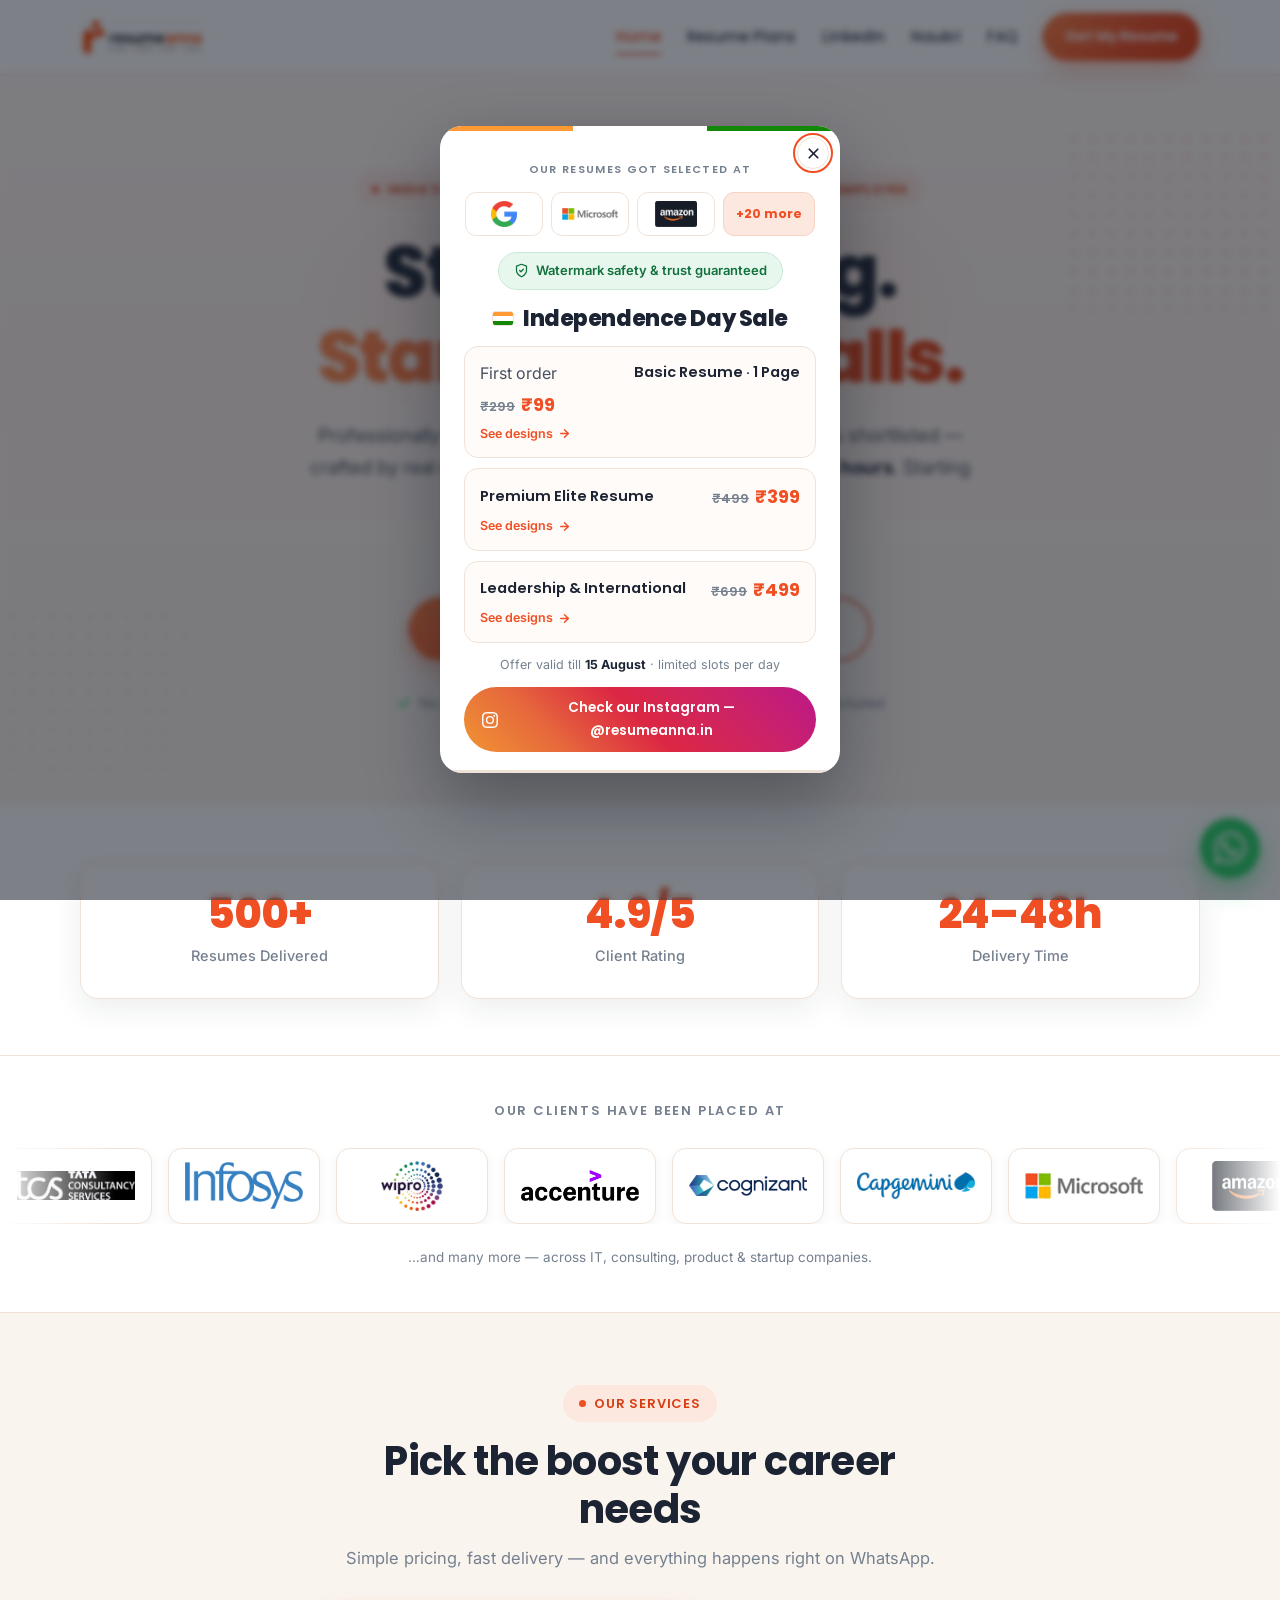
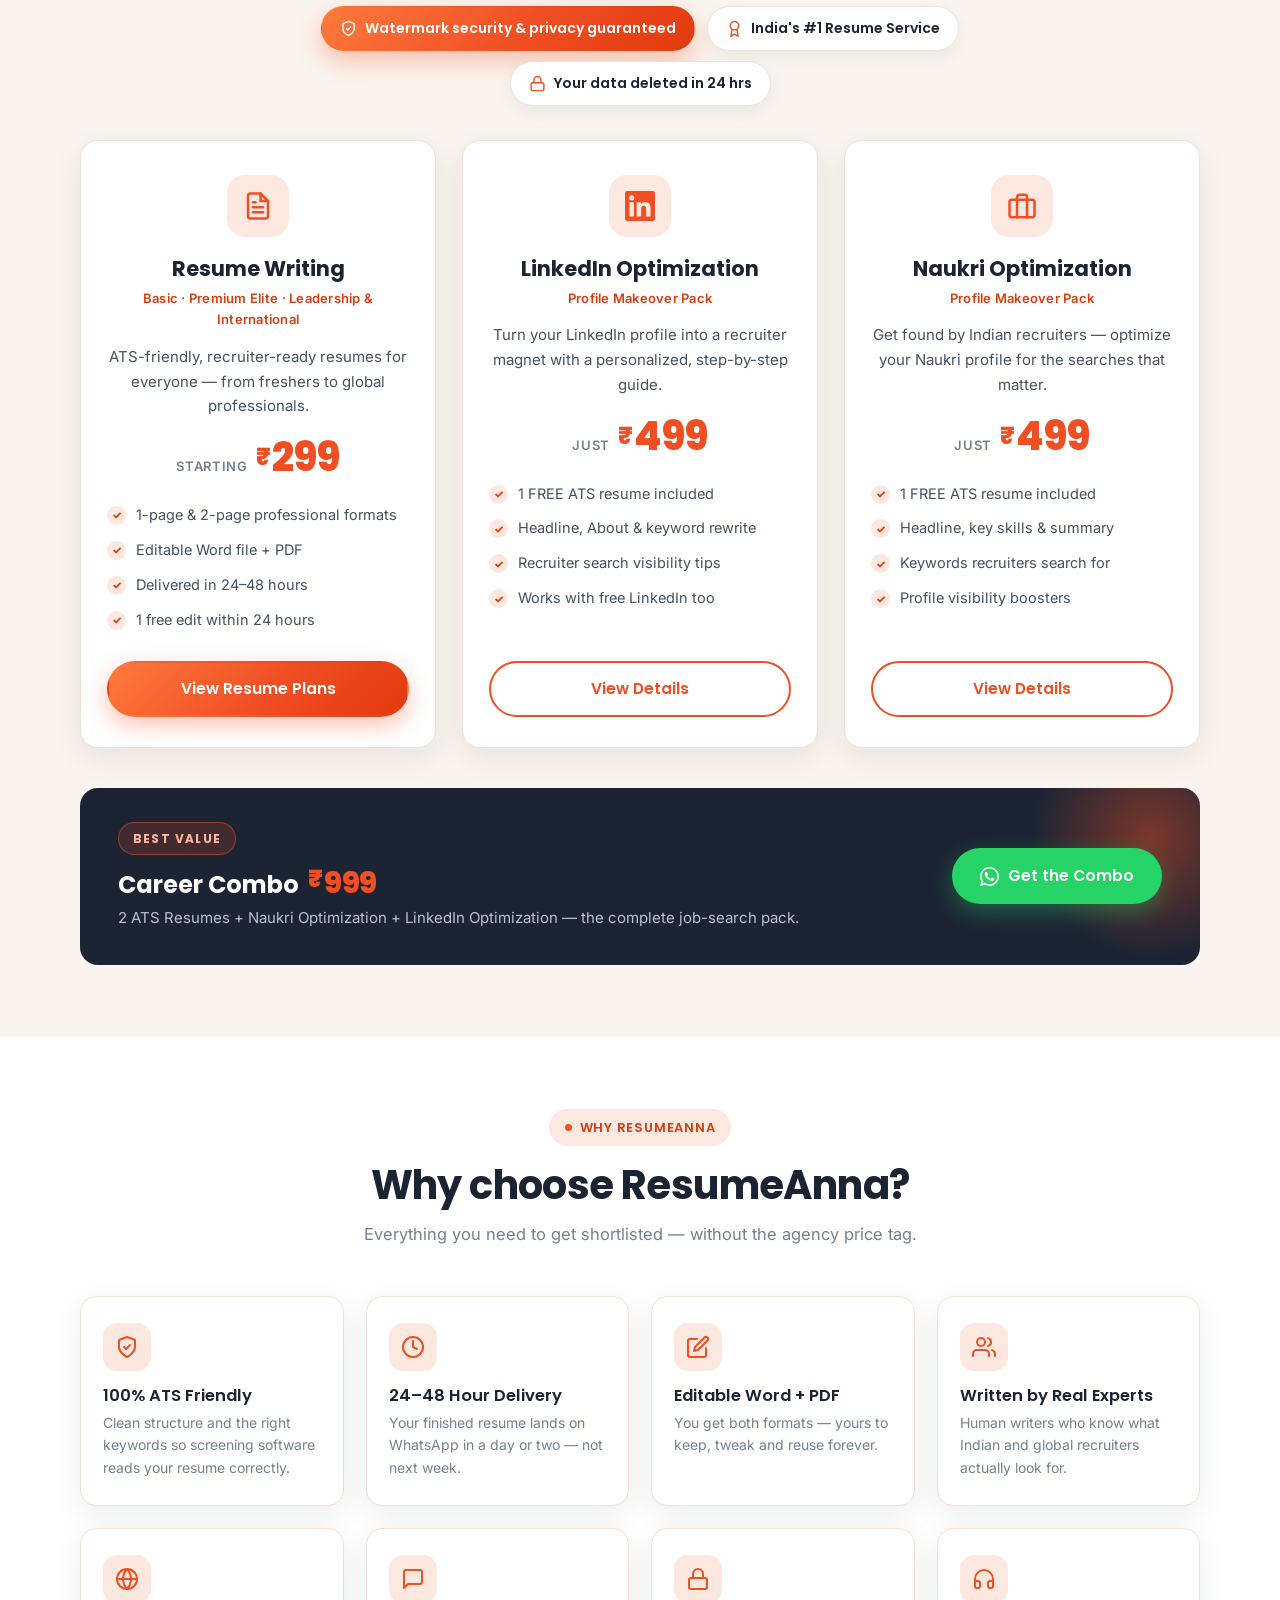
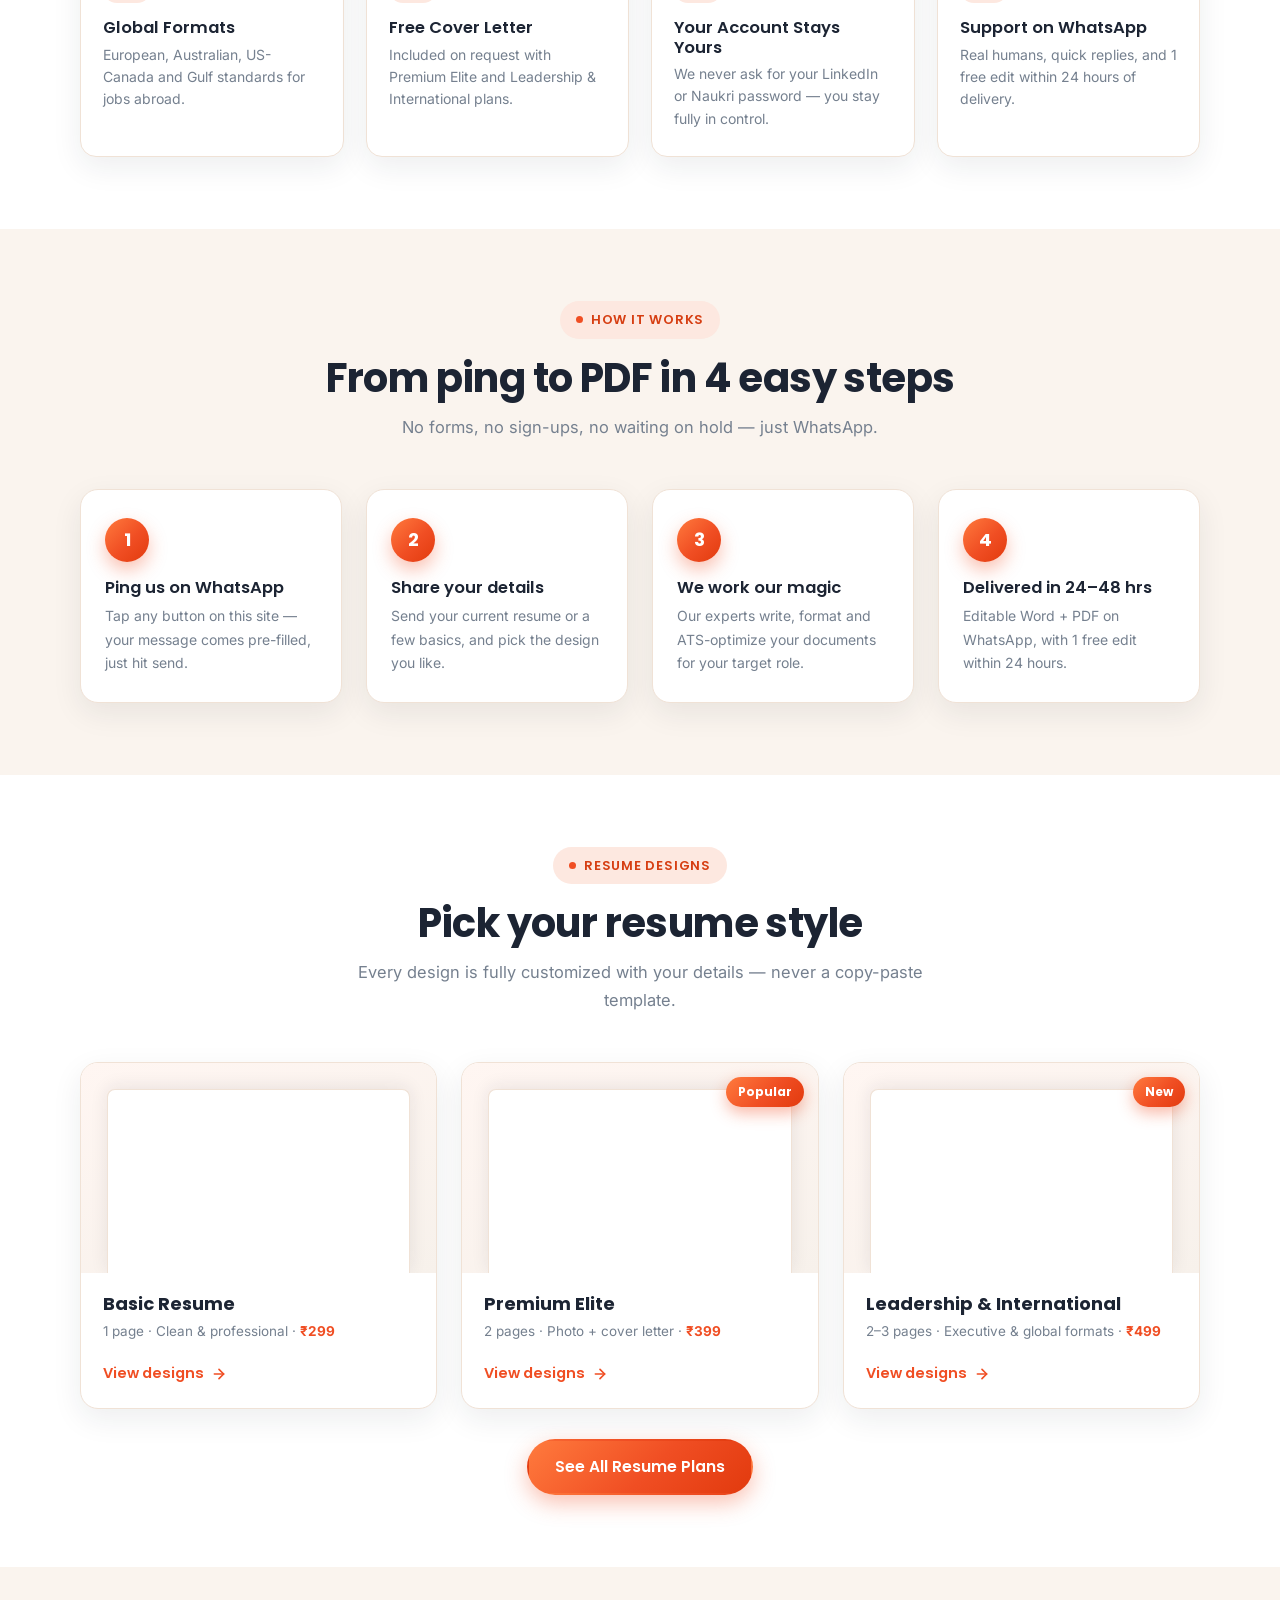
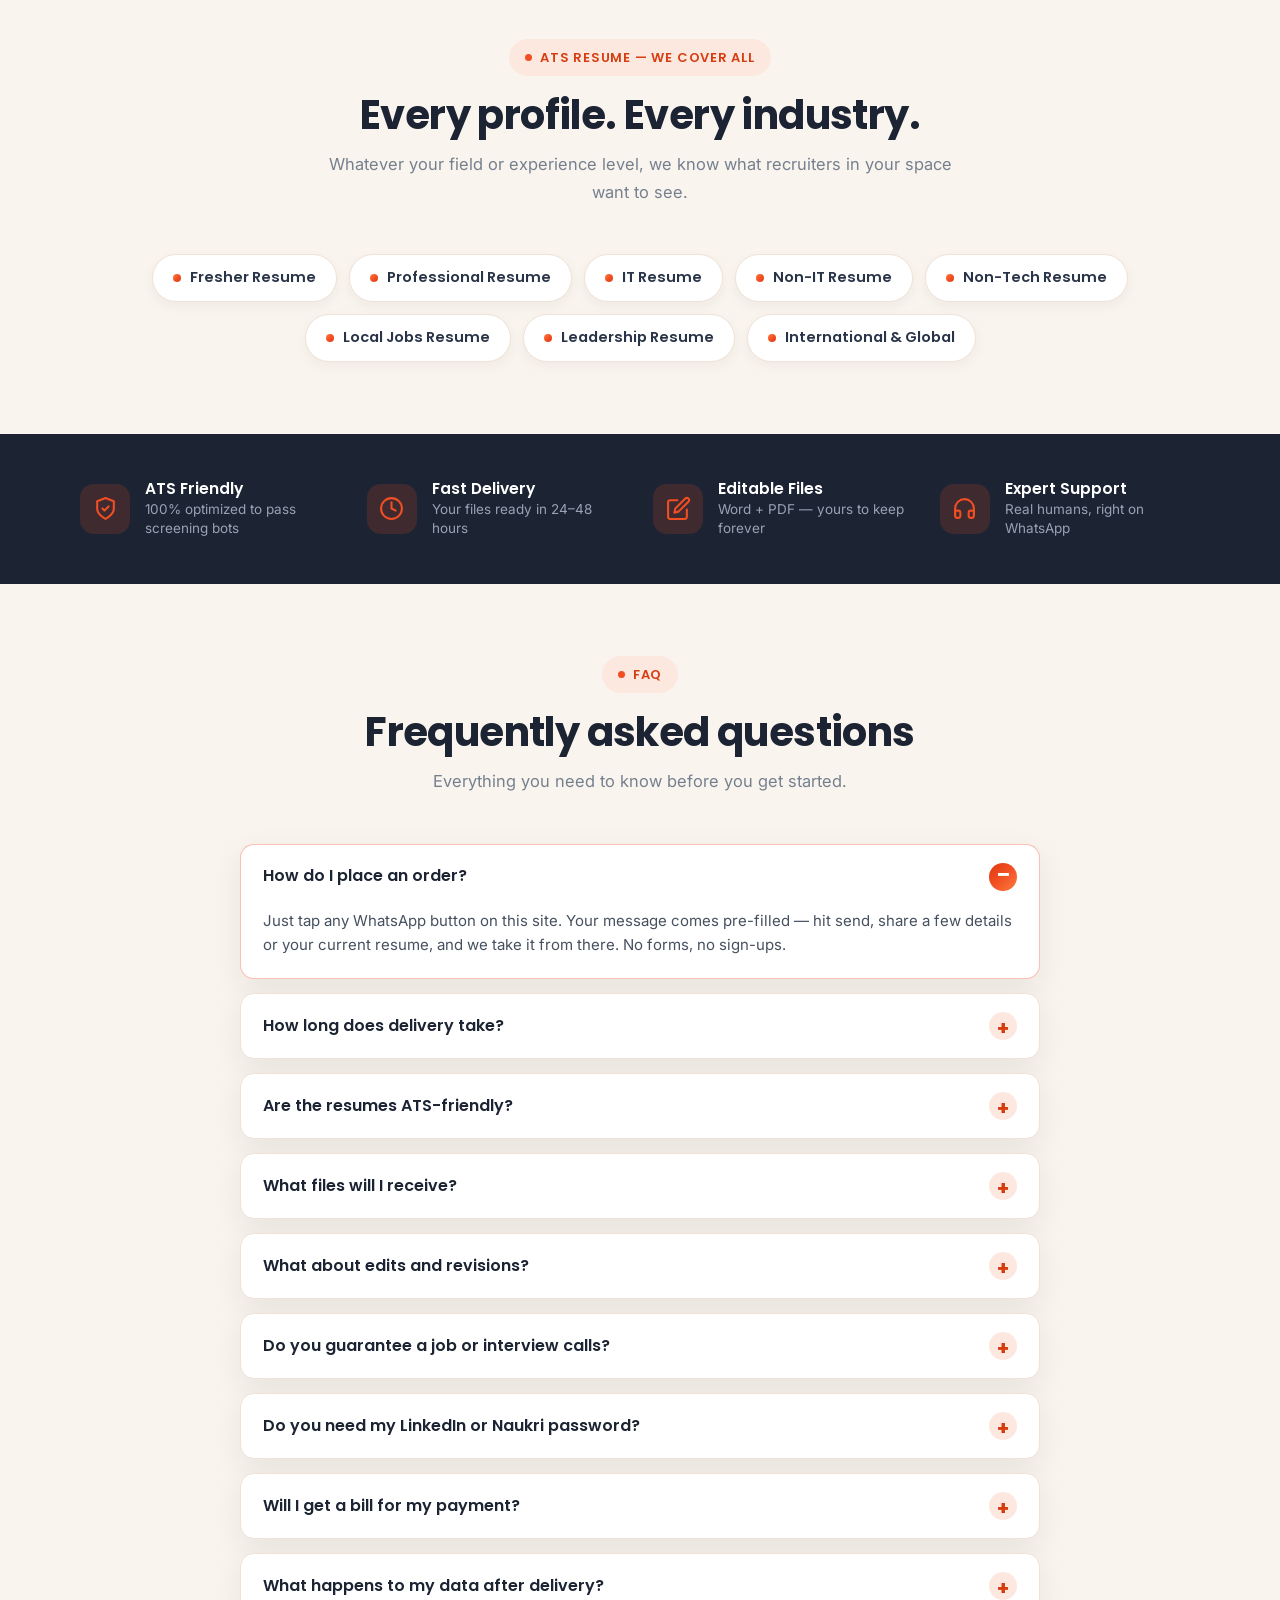
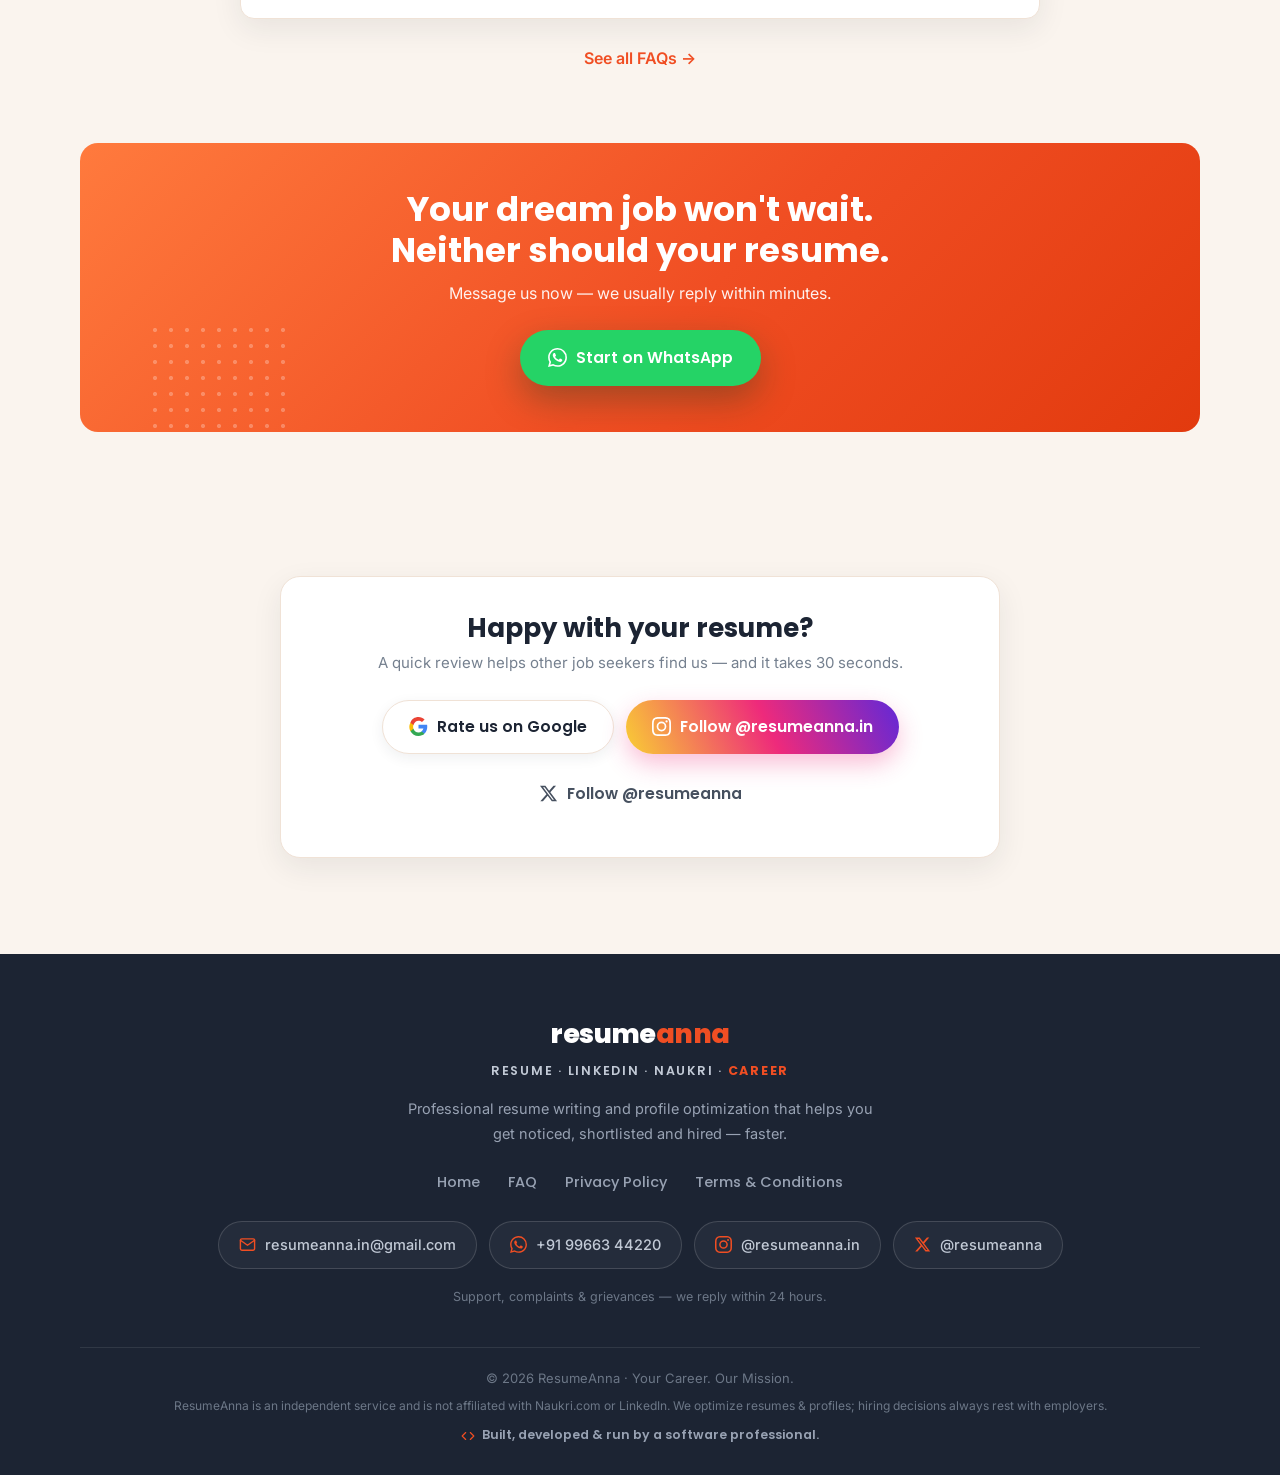
==== commit ba87d06f: "Update index.html" ====
--- a/index.html
+++ b/index.html
@@ -45,9 +45,9 @@
 
 <link href="https://fonts.googleapis.com/css2?family=Poppins:wght@500;600;700;800&family=Inter:wght@400;500;600;700&display=swap" rel="stylesheet">
 
-<link rel="stylesheet" href="css/style.css?v=2">
-
-<script src="js/main.js?v=2" defer></script>
+<link rel="stylesheet" href="css/style.css?v=4">
+
+<script src="js/main.js?v=4" defer></script>
 
 <!-- Google Analytics -->
 <script async src="https://www.googletagmanager.com/gtag/js?id=G-57ZPYQ6193"></script>
@@ -75,7 +75,8 @@
     "addressCountry":"IN"
   },
   "sameAs":[
-    "https://www.instagram.com/resumeanna.in"
+    "https://www.instagram.com/resumeanna.in",
+    "https://x.com/resumeanna"
   ]
 }
 </script>
@@ -104,7 +105,7 @@
   <!-- ======= Hero ======= -->
   <section class="hero">
     <div class="container hero-inner">
-        <span class="eyebrow">Your Career. Our Mission.</span>
+        <span class="eyebrow eyebrow-no1">India's <b>#1</b> Resume Service · Run by a Trusted Software Employee</span>
         <h1>Stop applying.<br><span class="accent">Start getting calls.</span></h1>
         <p class="lead">Professionally written, <strong>ATS-optimized resumes</strong> that get you shortlisted — crafted by real experts and delivered on WhatsApp in <strong>24–48 hours</strong>. Starting at just ₹299.</p>
 
@@ -145,8 +146,8 @@
   <section class="placed">
     <p class="placed-head">Our clients have been placed at</p>
     <div class="marquee marquee-logos">
-      <div class="marquee-track"><span class="logo-item"><img src="assets/companies/tcs.png" alt="TCS" loading="lazy" decoding="async"></span><span class="logo-item"><img src="assets/companies/infosys.png" alt="Infosys" loading="lazy" decoding="async"></span><span class="logo-item"><img src="assets/companies/wipro.png" alt="Wipro" loading="lazy" decoding="async"></span><span class="logo-item"><img src="assets/companies/accenture.png" alt="Accenture" loading="lazy" decoding="async"></span><span class="logo-item"><img src="assets/companies/cognizant.png" alt="Cognizant" loading="lazy" decoding="async"></span><span class="logo-item"><img src="assets/companies/capgemini.png" alt="Capgemini" loading="lazy" decoding="async"></span><span class="logo-item"><img src="assets/companies/microsoft.png" alt="Microsoft" loading="lazy" decoding="async"></span><span class="logo-item"><img src="assets/companies/amazon.png" alt="Amazon" loading="lazy" decoding="async"></span><span class="logo-item"><img src="assets/companies/google.png" alt="Google" loading="lazy" decoding="async"></span><span class="logo-item"><img src="assets/companies/deloitte.png" alt="Deloitte" loading="lazy" decoding="async"></span><span class="logo-item"><img src="assets/companies/pwc.png" alt="PwC" loading="lazy" decoding="async"></span><span class="logo-item"><img src="assets/companies/ey.png" alt="EY" loading="lazy" decoding="async"></span><span class="logo-item"><img src="assets/companies/kpmg.png" alt="KPMG" loading="lazy" decoding="async"></span><span class="logo-item"><img src="assets/companies/dell.png" alt="Dell" loading="lazy" decoding="async"></span><span class="logo-item"><img src="assets/companies/flipkart.png" alt="Flipkart" loading="lazy" decoding="async"></span><span class="logo-item"><img src="assets/companies/phonepe.png" alt="PhonePe" loading="lazy" decoding="async"></span><span class="logo-item"><img src="assets/companies/zoho.png" alt="Zoho" loading="lazy" decoding="async"></span><span class="logo-item"><img src="assets/companies/netflix.png" alt="Netflix" loading="lazy" decoding="async"></span><span class="logo-item"><img src="assets/companies/ola.png" alt="Ola" loading="lazy" decoding="async"></span><span class="logo-item"><img src="assets/companies/cred.png" alt="CRED" loading="lazy" decoding="async"></span><span class="logo-item"><img src="assets/companies/genpact.png" alt="Genpact" loading="lazy" decoding="async"></span><span class="logo-item"><img src="assets/companies/bigbasket.png" alt="BigBasket" loading="lazy" decoding="async"></span><span class="logo-item"><img src="assets/companies/makemytrip.png" alt="MakeMyTrip" loading="lazy" decoding="async"></span><span class="logo-item"><img src="assets/companies/urbancompany.png" alt="Urban Company" loading="lazy" decoding="async"></span><span class="logo-item"><img src="assets/companies/lt.png" alt="L&amp;T" loading="lazy" decoding="async"></span><span class="logo-item"><img src="assets/companies/bms.png" alt="BookMyShow" loading="lazy" decoding="async"></span></div>
-      <div class="marquee-track" aria-hidden="true"><span class="logo-item"><img src="assets/companies/tcs.png" alt="TCS" loading="lazy" decoding="async"></span><span class="logo-item"><img src="assets/companies/infosys.png" alt="Infosys" loading="lazy" decoding="async"></span><span class="logo-item"><img src="assets/companies/wipro.png" alt="Wipro" loading="lazy" decoding="async"></span><span class="logo-item"><img src="assets/companies/accenture.png" alt="Accenture" loading="lazy" decoding="async"></span><span class="logo-item"><img src="assets/companies/cognizant.png" alt="Cognizant" loading="lazy" decoding="async"></span><span class="logo-item"><img src="assets/companies/capgemini.png" alt="Capgemini" loading="lazy" decoding="async"></span><span class="logo-item"><img src="assets/companies/microsoft.png" alt="Microsoft" loading="lazy" decoding="async"></span><span class="logo-item"><img src="assets/companies/amazon.png" alt="Amazon" loading="lazy" decoding="async"></span><span class="logo-item"><img src="assets/companies/google.png" alt="Google" loading="lazy" decoding="async"></span><span class="logo-item"><img src="assets/companies/deloitte.png" alt="Deloitte" loading="lazy" decoding="async"></span><span class="logo-item"><img src="assets/companies/pwc.png" alt="PwC" loading="lazy" decoding="async"></span><span class="logo-item"><img src="assets/companies/ey.png" alt="EY" loading="lazy" decoding="async"></span><span class="logo-item"><img src="assets/companies/kpmg.png" alt="KPMG" loading="lazy" decoding="async"></span><span class="logo-item"><img src="assets/companies/dell.png" alt="Dell" loading="lazy" decoding="async"></span><span class="logo-item"><img src="assets/companies/flipkart.png" alt="Flipkart" loading="lazy" decoding="async"></span><span class="logo-item"><img src="assets/companies/phonepe.png" alt="PhonePe" loading="lazy" decoding="async"></span><span class="logo-item"><img src="assets/companies/zoho.png" alt="Zoho" loading="lazy" decoding="async"></span><span class="logo-item"><img src="assets/companies/netflix.png" alt="Netflix" loading="lazy" decoding="async"></span><span class="logo-item"><img src="assets/companies/ola.png" alt="Ola" loading="lazy" decoding="async"></span><span class="logo-item"><img src="assets/companies/cred.png" alt="CRED" loading="lazy" decoding="async"></span><span class="logo-item"><img src="assets/companies/genpact.png" alt="Genpact" loading="lazy" decoding="async"></span><span class="logo-item"><img src="assets/companies/bigbasket.png" alt="BigBasket" loading="lazy" decoding="async"></span><span class="logo-item"><img src="assets/companies/makemytrip.png" alt="MakeMyTrip" loading="lazy" decoding="async"></span><span class="logo-item"><img src="assets/companies/urbancompany.png" alt="Urban Company" loading="lazy" decoding="async"></span><span class="logo-item"><img src="assets/companies/lt.png" alt="L&amp;T" loading="lazy" decoding="async"></span><span class="logo-item"><img src="assets/companies/bms.png" alt="BookMyShow" loading="lazy" decoding="async"></span></div>
+      <div class="marquee-track"><span class="logo-item"><img src="companies/tcs.png" alt="TCS" loading="lazy" decoding="async"></span><span class="logo-item"><img src="companies/infosys.png" alt="Infosys" loading="lazy" decoding="async"></span><span class="logo-item"><img src="companies/wipro.png" alt="Wipro" loading="lazy" decoding="async"></span><span class="logo-item"><img src="companies/accenture.png" alt="Accenture" loading="lazy" decoding="async"></span><span class="logo-item"><img src="companies/cognizant.png" alt="Cognizant" loading="lazy" decoding="async"></span><span class="logo-item"><img src="companies/capgemini.png" alt="Capgemini" loading="lazy" decoding="async"></span><span class="logo-item"><img src="companies/microsoft.png" alt="Microsoft" loading="lazy" decoding="async"></span><span class="logo-item"><img src="companies/amazon.png" alt="Amazon" loading="lazy" decoding="async"></span><span class="logo-item"><img src="companies/google.png" alt="Google" loading="lazy" decoding="async"></span><span class="logo-item"><img src="companies/deloitte.png" alt="Deloitte" loading="lazy" decoding="async"></span><span class="logo-item"><img src="companies/pwc.png" alt="PwC" loading="lazy" decoding="async"></span><span class="logo-item"><img src="companies/ey.png" alt="EY" loading="lazy" decoding="async"></span><span class="logo-item"><img src="companies/kpmg.png" alt="KPMG" loading="lazy" decoding="async"></span><span class="logo-item"><img src="companies/dell.png" alt="Dell" loading="lazy" decoding="async"></span><span class="logo-item"><img src="companies/flipkart.png" alt="Flipkart" loading="lazy" decoding="async"></span><span class="logo-item"><img src="companies/phonepe.png" alt="PhonePe" loading="lazy" decoding="async"></span><span class="logo-item"><img src="companies/zoho.png" alt="Zoho" loading="lazy" decoding="async"></span><span class="logo-item"><img src="companies/netflix.png" alt="Netflix" loading="lazy" decoding="async"></span><span class="logo-item"><img src="companies/ola.png" alt="Ola" loading="lazy" decoding="async"></span><span class="logo-item"><img src="companies/cred.png" alt="CRED" loading="lazy" decoding="async"></span><span class="logo-item"><img src="companies/genpact.png" alt="Genpact" loading="lazy" decoding="async"></span><span class="logo-item"><img src="companies/bigbasket.png" alt="BigBasket" loading="lazy" decoding="async"></span><span class="logo-item"><img src="companies/makemytrip.png" alt="MakeMyTrip" loading="lazy" decoding="async"></span><span class="logo-item"><img src="companies/urbancompany.png" alt="Urban Company" loading="lazy" decoding="async"></span><span class="logo-item"><img src="companies/lt.png" alt="L&amp;T" loading="lazy" decoding="async"></span><span class="logo-item"><img src="companies/bms.png" alt="BookMyShow" loading="lazy" decoding="async"></span></div>
+      <div class="marquee-track" aria-hidden="true"><span class="logo-item"><img src="companies/tcs.png" alt="TCS" loading="lazy" decoding="async"></span><span class="logo-item"><img src="companies/infosys.png" alt="Infosys" loading="lazy" decoding="async"></span><span class="logo-item"><img src="companies/wipro.png" alt="Wipro" loading="lazy" decoding="async"></span><span class="logo-item"><img src="companies/accenture.png" alt="Accenture" loading="lazy" decoding="async"></span><span class="logo-item"><img src="companies/cognizant.png" alt="Cognizant" loading="lazy" decoding="async"></span><span class="logo-item"><img src="companies/capgemini.png" alt="Capgemini" loading="lazy" decoding="async"></span><span class="logo-item"><img src="companies/microsoft.png" alt="Microsoft" loading="lazy" decoding="async"></span><span class="logo-item"><img src="companies/amazon.png" alt="Amazon" loading="lazy" decoding="async"></span><span class="logo-item"><img src="companies/google.png" alt="Google" loading="lazy" decoding="async"></span><span class="logo-item"><img src="companies/deloitte.png" alt="Deloitte" loading="lazy" decoding="async"></span><span class="logo-item"><img src="companies/pwc.png" alt="PwC" loading="lazy" decoding="async"></span><span class="logo-item"><img src="companies/ey.png" alt="EY" loading="lazy" decoding="async"></span><span class="logo-item"><img src="companies/kpmg.png" alt="KPMG" loading="lazy" decoding="async"></span><span class="logo-item"><img src="companies/dell.png" alt="Dell" loading="lazy" decoding="async"></span><span class="logo-item"><img src="companies/flipkart.png" alt="Flipkart" loading="lazy" decoding="async"></span><span class="logo-item"><img src="companies/phonepe.png" alt="PhonePe" loading="lazy" decoding="async"></span><span class="logo-item"><img src="companies/zoho.png" alt="Zoho" loading="lazy" decoding="async"></span><span class="logo-item"><img src="companies/netflix.png" alt="Netflix" loading="lazy" decoding="async"></span><span class="logo-item"><img src="companies/ola.png" alt="Ola" loading="lazy" decoding="async"></span><span class="logo-item"><img src="companies/cred.png" alt="CRED" loading="lazy" decoding="async"></span><span class="logo-item"><img src="companies/genpact.png" alt="Genpact" loading="lazy" decoding="async"></span><span class="logo-item"><img src="companies/bigbasket.png" alt="BigBasket" loading="lazy" decoding="async"></span><span class="logo-item"><img src="companies/makemytrip.png" alt="MakeMyTrip" loading="lazy" decoding="async"></span><span class="logo-item"><img src="companies/urbancompany.png" alt="Urban Company" loading="lazy" decoding="async"></span><span class="logo-item"><img src="companies/lt.png" alt="L&amp;T" loading="lazy" decoding="async"></span><span class="logo-item"><img src="companies/bms.png" alt="BookMyShow" loading="lazy" decoding="async"></span></div>
     </div>
     <p class="placed-note">…and many more — across IT, consulting, product &amp; startup companies.</p>
   </section>
@@ -339,7 +340,7 @@
       <div class="tpl-grid">
         <a class="tpl-card reveal d1" href="basic-resume.html">
           <div class="tpl-preview">
-            <img src="assets/previews/basic.jpg" alt="Basic Resume design preview" loading="lazy" decoding="async">
+            <img src="previews/basic.jpg" alt="Basic Resume design preview" loading="lazy" decoding="async">
           </div>
           <div class="tpl-body">
             <h3>Basic Resume</h3>
@@ -353,11 +354,11 @@
         <a class="tpl-card reveal d2" href="premium-resume.html">
           <div class="tpl-preview">
             <span class="tpl-badge">Popular</span>
-            <img src="assets/previews/premium.jpg" alt="Premium Elite resume design preview" loading="lazy" decoding="async">
+            <img src="previews/premium.jpg" alt="Premium Elite resume design preview" loading="lazy" decoding="async">
           </div>
           <div class="tpl-body">
             <h3>Premium Elite</h3>
-            <div class="meta">2 pages · Photo + cover letter · <strong style="color:var(--orange)">₹499</strong></div>
+            <div class="meta">2 pages · Photo + cover letter · <strong style="color:var(--orange)">₹399</strong></div>
             <span class="go">View designs
               <svg viewBox="0 0 24 24" fill="none" stroke="currentColor" stroke-width="2.4" stroke-linecap="round" stroke-linejoin="round"><line x1="5" y1="12" x2="19" y2="12"/><polyline points="12 5 19 12 12 19"/></svg>
             </span>
@@ -367,11 +368,11 @@
         <a class="tpl-card reveal d3" href="international-resume.html">
           <div class="tpl-preview">
             <span class="tpl-badge">New</span>
-            <img src="assets/previews/global.jpg" alt="Leadership &amp; International resume design preview" loading="lazy" decoding="async">
+            <img src="previews/global.jpg" alt="Leadership &amp; International resume design preview" loading="lazy" decoding="async">
           </div>
           <div class="tpl-body">
             <h3>Leadership &amp; International</h3>
-            <div class="meta">2–3 pages · Executive &amp; global formats · <strong style="color:var(--orange)">₹699</strong></div>
+            <div class="meta">2–3 pages · Executive &amp; global formats · <strong style="color:var(--orange)">₹499</strong></div>
             <span class="go">View designs
               <svg viewBox="0 0 24 24" fill="none" stroke="currentColor" stroke-width="2.4" stroke-linecap="round" stroke-linejoin="round"><line x1="5" y1="12" x2="19" y2="12"/><polyline points="12 5 19 12 12 19"/></svg>
             </span>
@@ -547,6 +548,7 @@
         <div class="review-actions">
           <a class="btn btn-google" href="https://share.google/l2VAOfeDfMd7XkNS9" target="_blank" rel="noopener"><svg viewBox="0 0 24 24" aria-hidden="true"><path fill="#4285F4" d="M23.06 12.25c0-.85-.08-1.67-.22-2.45H12v4.63h6.2a5.3 5.3 0 01-2.3 3.48v2.89h3.72c2.18-2 3.44-4.96 3.44-8.55z"/><path fill="#34A853" d="M12 24c3.1 0 5.7-1.03 7.6-2.78l-3.72-2.89c-1.03.69-2.35 1.1-3.88 1.1-2.99 0-5.52-2.02-6.43-4.73H1.73v2.98A11.99 11.99 0 0012 24z"/><path fill="#FBBC05" d="M5.57 14.7a7.2 7.2 0 010-4.6V7.12H1.73a12 12 0 000 10.76l3.84-2.98z"/><path fill="#EA4335" d="M12 4.75c1.69 0 3.2.58 4.4 1.72l3.3-3.3C17.7 1.2 15.1 0 12 0 7.3 0 3.25 2.7 1.73 7.12L5.57 10.1C6.48 7.39 9.01 4.75 12 4.75z"/></svg> Rate us on Google</a>
           <a class="btn btn-ig" href="https://www.instagram.com/resumeanna.in/" target="_blank" rel="noopener"><svg viewBox="0 0 24 24" fill="currentColor" aria-hidden="true"><path d="M12 2.16c3.2 0 3.58.01 4.85.07 1.17.05 1.8.25 2.23.41.56.22.96.48 1.38.9.42.42.68.82.9 1.38.16.42.36 1.06.41 2.23.06 1.27.07 1.65.07 4.85s-.01 3.58-.07 4.85c-.05 1.17-.25 1.8-.41 2.23-.22.56-.48.96-.9 1.38-.42.42-.82.68-1.38.9-.42.16-1.06.36-2.23.41-1.27.06-1.65.07-4.85.07s-3.58-.01-4.85-.07c-1.17-.05-1.8-.25-2.23-.41-.56-.22-.96-.48-1.38-.9-.42-.42-.68-.82-.9-1.38-.16-.42-.36-1.06-.41-2.23-.06-1.27-.07-1.65-.07-4.85s.01-3.58.07-4.85c.05-1.17.25-1.8.41-2.23.22-.56.48-.96.9-1.38.42-.42.82-.68 1.38-.9.42-.16 1.06-.36 2.23-.41 1.27-.06 1.65-.07 4.85-.07M12 0C8.74 0 8.33.01 7.05.07 5.78.13 4.9.33 4.14.63c-.79.3-1.46.72-2.13 1.38A5.9 5.9 0 00.63 4.14c-.3.76-.5 1.64-.56 2.91C.01 8.33 0 8.74 0 12s.01 3.67.07 4.95c.06 1.27.26 2.15.56 2.91.3.79.72 1.46 1.38 2.13a5.9 5.9 0 002.13 1.38c.76.3 1.64.5 2.91.56C8.33 23.99 8.74 24 12 24s3.67-.01 4.95-.07c1.27-.06 2.15-.26 2.91-.56a5.9 5.9 0 002.13-1.38 5.9 5.9 0 001.38-2.13c.3-.76.5-1.64.56-2.91.06-1.28.07-1.69.07-4.95s-.01-3.67-.07-4.95c-.06-1.27-.26-2.15-.56-2.91a5.9 5.9 0 00-1.38-2.13A5.9 5.9 0 0019.86.63c-.76-.3-1.64-.5-2.91-.56C15.67.01 15.26 0 12 0zm0 5.84a6.16 6.16 0 100 12.32 6.16 6.16 0 000-12.32zm0 10.16a4 4 0 110-8 4 4 0 010 8zm7.85-10.4a1.44 1.44 0 11-2.88 0 1.44 1.44 0 012.88 0z"/></svg> Follow @resumeanna.in</a>
+          <a class="btn btn-x" href="https://x.com/resumeanna" target="_blank" rel="noopener"><svg viewBox="0 0 24 24" fill="currentColor" aria-hidden="true"><path d="M18.244 2.25h3.308l-7.227 8.26 8.502 11.24H16.17l-5.214-6.817L4.99 21.75H1.68l7.73-8.835L1.254 2.25H8.08l4.713 6.231zm-1.161 17.52h1.833L7.084 4.126H5.117z"/></svg> Follow @resumeanna</a>
         </div>
       </div>
     </div>
@@ -571,6 +573,7 @@
           <a class="foot-chip" href="mailto:resumeanna.in@gmail.com"><svg viewBox="0 0 24 24" fill="none" stroke="currentColor" stroke-width="2" stroke-linecap="round" stroke-linejoin="round" aria-hidden="true"><path d="M4 4h16c1.1 0 2 .9 2 2v12c0 1.1-.9 2-2 2H4c-1.1 0-2-.9-2-2V6c0-1.1.9-2 2-2z"/><polyline points="22,6 12,13 2,6"/></svg> resumeanna.in@gmail.com</a>
           <a class="foot-chip" href="https://wa.me/919966344220" target="_blank" rel="noopener"><svg viewBox="0 0 24 24" fill="currentColor" aria-hidden="true"><path d="M17.472 14.382c-.297-.149-1.758-.867-2.03-.967-.273-.099-.471-.148-.67.15-.197.297-.767.966-.94 1.164-.173.199-.347.223-.644.075-.297-.15-1.255-.463-2.39-1.475-.883-.788-1.48-1.761-1.653-2.059-.173-.297-.018-.458.13-.606.134-.133.298-.347.446-.52.149-.174.198-.298.298-.497.099-.198.05-.371-.025-.52-.075-.149-.669-1.612-.916-2.207-.242-.579-.487-.5-.669-.51-.173-.008-.371-.01-.57-.01-.198 0-.52.074-.792.372-.272.297-1.04 1.016-1.04 2.479 0 1.462 1.065 2.875 1.213 3.074.149.198 2.096 3.2 5.077 4.487.709.306 1.262.489 1.694.625.712.227 1.36.195 1.871.118.571-.085 1.758-.719 2.006-1.413.248-.694.248-1.289.173-1.413-.074-.124-.272-.198-.57-.347m-5.421 7.403h-.004a9.87 9.87 0 01-5.031-1.378l-.361-.214-3.741.982.998-3.648-.235-.374a9.86 9.86 0 01-1.51-5.26c.001-5.45 4.436-9.884 9.888-9.884 2.64 0 5.122 1.03 6.988 2.898a9.825 9.825 0 012.893 6.994c-.003 5.45-4.437 9.884-9.885 9.884m8.413-18.297A11.815 11.815 0 0012.05 0C5.495 0 .16 5.335.157 11.892c0 2.096.547 4.142 1.588 5.945L.057 24l6.305-1.654a11.882 11.882 0 005.683 1.448h.005c6.554 0 11.89-5.335 11.893-11.893a11.821 11.821 0 00-3.48-8.413z"/></svg> +91 99663 44220</a>
           <a class="foot-chip" href="https://www.instagram.com/resumeanna.in/" target="_blank" rel="noopener"><svg viewBox="0 0 24 24" fill="currentColor" aria-hidden="true"><path d="M12 2.16c3.2 0 3.58.01 4.85.07 1.17.05 1.8.25 2.23.41.56.22.96.48 1.38.9.42.42.68.82.9 1.38.16.42.36 1.06.41 2.23.06 1.27.07 1.65.07 4.85s-.01 3.58-.07 4.85c-.05 1.17-.25 1.8-.41 2.23-.22.56-.48.96-.9 1.38-.42.42-.82.68-1.38.9-.42.16-1.06.36-2.23.41-1.27.06-1.65.07-4.85.07s-3.58-.01-4.85-.07c-1.17-.05-1.8-.25-2.23-.41-.56-.22-.96-.48-1.38-.9-.42-.42-.68-.82-.9-1.38-.16-.42-.36-1.06-.41-2.23-.06-1.27-.07-1.65-.07-4.85s.01-3.58.07-4.85c.05-1.17.25-1.8.41-2.23.22-.56.48-.96.9-1.38.42-.42.82-.68 1.38-.9.42-.16 1.06-.36 2.23-.41 1.27-.06 1.65-.07 4.85-.07M12 0C8.74 0 8.33.01 7.05.07 5.78.13 4.9.33 4.14.63c-.79.3-1.46.72-2.13 1.38A5.9 5.9 0 00.63 4.14c-.3.76-.5 1.64-.56 2.91C.01 8.33 0 8.74 0 12s.01 3.67.07 4.95c.06 1.27.26 2.15.56 2.91.3.79.72 1.46 1.38 2.13a5.9 5.9 0 002.13 1.38c.76.3 1.64.5 2.91.56C8.33 23.99 8.74 24 12 24s3.67-.01 4.95-.07c1.27-.06 2.15-.26 2.91-.56a5.9 5.9 0 002.13-1.38 5.9 5.9 0 001.38-2.13c.3-.76.5-1.64.56-2.91.06-1.28.07-1.69.07-4.95s-.01-3.67-.07-4.95c-.06-1.27-.26-2.15-.56-2.91a5.9 5.9 0 00-1.38-2.13A5.9 5.9 0 0019.86.63c-.76-.3-1.64-.5-2.91-.56C15.67.01 15.26 0 12 0zm0 5.84a6.16 6.16 0 100 12.32 6.16 6.16 0 000-12.32zm0 10.16a4 4 0 110-8 4 4 0 010 8zm7.85-10.4a1.44 1.44 0 11-2.88 0 1.44 1.44 0 012.88 0z"/></svg> @resumeanna.in</a>
+          <a class="foot-chip" href="https://x.com/resumeanna" target="_blank" rel="noopener"><svg viewBox="0 0 24 24" fill="currentColor" aria-hidden="true"><path d="M18.244 2.25h3.308l-7.227 8.26 8.502 11.24H16.17l-5.214-6.817L4.99 21.75H1.68l7.73-8.835L1.254 2.25H8.08l4.713 6.231zm-1.161 17.52h1.833L7.084 4.126H5.117z"/></svg> @resumeanna</a>
         </div>
         <p class="foot-help">Support, complaints &amp; grievances — we reply within 24 hours.</p>
       </div>
@@ -592,9 +595,9 @@
 
       <p class="promo-kicker">Our resumes got selected at</p>
       <div class="promo-logos">
-        <span class="promo-logo"><img src="assets/companies/google.png" alt="Google" loading="lazy"></span>
-        <span class="promo-logo"><img src="assets/companies/microsoft.png" alt="Microsoft" loading="lazy"></span>
-        <span class="promo-logo"><img src="assets/companies/amazon.png" alt="Amazon" loading="lazy"></span>
+        <span class="promo-logo"><img src="companies/google.png" alt="Google" loading="lazy"></span>
+        <span class="promo-logo"><img src="companies/microsoft.png" alt="Microsoft" loading="lazy"></span>
+        <span class="promo-logo"><img src="companies/amazon.png" alt="Amazon" loading="lazy"></span>
         <span class="promo-more">+20 more</span>
       </div>
 
@@ -606,9 +609,17 @@
       <h3 class="promo-title" id="promoTitle"><span class="promo-flag" aria-hidden="true"></span> Independence Day Sale</h3>
 
       <div class="promo-offers">
+        <a class="promo-offer promo-offer-lead" href="basic-resume.html">
+          <span class="po-flag">First order</span>
+          <span class="po-name">Basic Resume · 1 Page</span>
+          <span class="po-price"><s>₹299</s> <b>₹99</b></span>
+          <span class="po-go">See designs
+            <svg viewBox="0 0 24 24" fill="none" stroke="currentColor" stroke-width="2.6" stroke-linecap="round" stroke-linejoin="round" aria-hidden="true"><line x1="5" y1="12" x2="19" y2="12"/><polyline points="12 5 19 12 12 19"/></svg>
+          </span>
+        </a>
         <a class="promo-offer" href="premium-resume.html">
           <span class="po-name">Premium Elite Resume</span>
-          <span class="po-price"><s>₹499</s> <b>₹449</b></span>
+          <span class="po-price"><s>₹499</s> <b>₹399</b></span>
           <span class="po-go">See designs
             <svg viewBox="0 0 24 24" fill="none" stroke="currentColor" stroke-width="2.6" stroke-linecap="round" stroke-linejoin="round" aria-hidden="true"><line x1="5" y1="12" x2="19" y2="12"/><polyline points="12 5 19 12 12 19"/></svg>
           </span>
--- a/css/style.css
+++ b/css/style.css
@@ -516,42 +516,64 @@
 /* ---------- Sample cards ---------- */
 .sample-grid {
   display: grid;
-  grid-template-columns: repeat(auto-fill, minmax(240px, 1fr));
-  gap: 26px;
+  grid-template-columns: repeat(auto-fill, minmax(216px, 1fr));
+  gap: 20px;
 }
 .sample-card {
   background: #fff;
   border: 1px solid var(--line);
-  border-radius: var(--radius);
+  border-radius: 14px;
   overflow: hidden;
-  box-shadow: var(--shadow);
+  box-shadow: 0 6px 18px rgba(28, 36, 51, .06);
   display: flex;
   flex-direction: column;
-  transition: transform .28s ease, box-shadow .28s ease;
-}
-.sample-card:hover { transform: translateY(-7px); box-shadow: var(--shadow-lg); border-color: rgba(240, 78, 35, .3); }
-.thumb { position: relative; aspect-ratio: 3 / 4; background: #F4F0EB; overflow: hidden; }
-.sample-card:hover .thumb img { transform: scale(1.04); }
+  transition: transform .28s ease, box-shadow .28s ease, border-color .28s ease;
+}
+.sample-card:hover { transform: translateY(-5px); box-shadow: var(--shadow-lg); border-color: rgba(240, 78, 35, .3); }
+/* 17/22 matches the sample scans, so the full page shows with no cropping */
+.thumb {
+  position: relative;
+  aspect-ratio: 17 / 22;
+  background: linear-gradient(160deg, #F7F3EE, #EFE9E2);
+  overflow: hidden;
+  border-bottom: 1px solid var(--line);
+}
+.sample-card:hover .thumb img { transform: scale(1.035); }
 .thumb img {
   position: absolute; inset: 0;
   width: 100%; height: 100%;
-  object-fit: cover; object-position: top;
+  object-fit: contain; object-position: center;
   transition: transform .45s ease;
   z-index: 2;
 }
-.num-badge {
+/* soft inner edge so the scan reads as a sheet of paper */
+.thumb::after {
+  content: "";
   position: absolute;
-  top: 12px; left: 12px;
+  inset: 0;
   z-index: 3;
-  background: var(--grad);
+  pointer-events: none;
+  box-shadow: inset 0 0 0 1px rgba(28, 36, 51, .05), inset 0 -22px 30px -26px rgba(28, 36, 51, .3);
+}
+/* ATS score — small pill on the top-right corner of the resume */
+.ats-badge {
+  position: absolute;
+  top: 8px; right: 8px;
+  z-index: 4;
+  display: inline-flex;
+  align-items: baseline;
+  gap: 3px;
+  font-family: var(--font-head);
+  font-size: 11px;
+  font-weight: 800;
+  letter-spacing: .01em;
   color: #fff;
-  font-family: var(--font-head);
-  font-size: 14px;
-  font-weight: 700;
-  padding: 6px 13px;
-  border-radius: 999px;
-  box-shadow: 0 6px 16px rgba(240, 78, 35, .4);
-}
+  background: rgba(18, 112, 60, .94);
+  border-radius: 7px;
+  padding: 4px 8px;
+  box-shadow: 0 3px 10px rgba(18, 112, 60, .35);
+}
+.ats-badge b { font-size: 9.5px; font-weight: 700; letter-spacing: .06em; opacity: .92; }
 .thumb-ph {
   position: absolute;
   inset: 14px;
@@ -580,13 +602,15 @@
   padding: 5px 12px;
   text-align: center;
 }
-.sample-body { padding: 18px 18px 20px; display: flex; flex-direction: column; gap: 10px; }
-.sample-row { display: flex; align-items: center; justify-content: space-between; gap: 10px; }
-.sample-row h3 { font-size: 16px; font-weight: 600; }
-.mini-stars { color: var(--gold); font-size: 13.5px; letter-spacing: 1.5px; text-shadow: 0 1px 6px rgba(255, 176, 0, .4); white-space: nowrap; }
-.sample-price { font-family: var(--font-head); font-weight: 800; font-size: 21px; color: var(--orange); }
-.sample-price .rupee { font-size: 15px; }
-.sample-meta { font-size: 13px; color: var(--muted); }
+.sample-body { padding: 12px 13px 14px; display: flex; flex-direction: column; gap: 8px; }
+.sample-row { display: flex; align-items: center; justify-content: space-between; gap: 8px; }
+.sample-row h3 { font-size: 14.5px; font-weight: 600; }
+.sample-row h3 .num { color: var(--orange); font-weight: 800; }
+.mini-stars { color: var(--gold); font-size: 12px; letter-spacing: 1.2px; white-space: nowrap; }
+.sample-price { font-family: var(--font-head); font-weight: 800; font-size: 18px; color: var(--orange); line-height: 1.1; }
+.sample-price .rupee { font-size: 13px; }
+.sample-meta { font-size: 11.5px; color: var(--muted); text-align: right; }
+.sample-body .btn { margin-top: 2px; padding: 9px 14px; font-size: 13px; }
 
 /* ============================================================
    Info panels — "What you get" + "Good to know"
@@ -723,6 +747,15 @@
 .policy { display: flex; flex-wrap: wrap; gap: 12px; justify-content: center; margin-top: 26px; }
 .policy .chip { font-weight: 500; color: var(--body); }
 .policy .chip b { color: var(--ink); font-weight: 700; }
+/* "90+ ATS Score" — the one chip that should stand out */
+.policy .chip-ats,
+.chip-ats {
+  font-weight: 700;
+  color: #12703C;
+  background: #E8F7EE;
+  border-color: #C6EAD5;
+  box-shadow: 0 4px 12px rgba(18, 112, 60, .12);
+}
 
 .chip {
   display: inline-flex;
@@ -738,6 +771,90 @@
   box-shadow: 0 4px 12px rgba(28, 36, 51, .05);
 }
 .chip svg { width: 15px; height: 15px; color: var(--orange); flex: none; }
+
+/* ---------- Assurance strip (services section) ---------- */
+.assure {
+  display: flex;
+  flex-wrap: wrap;
+  align-items: center;
+  justify-content: center;
+  gap: 10px 12px;
+  margin: -14px auto 34px;
+  max-width: 900px;
+  text-align: center;
+}
+.assure-item {
+  display: inline-flex;
+  align-items: center;
+  gap: 8px;
+  font-family: var(--font-head);
+  font-size: 14px;
+  font-weight: 600;
+  color: var(--ink);
+  background: #fff;
+  border: 1px solid var(--line);
+  border-radius: 999px;
+  padding: 10px 18px;
+  box-shadow: 0 6px 16px rgba(28, 36, 51, .06);
+}
+.assure-item svg { width: 17px; height: 17px; flex: none; color: var(--orange); }
+.assure-hero {
+  color: #fff;
+  background: var(--grad);
+  border-color: transparent;
+  box-shadow: 0 10px 24px rgba(240, 78, 35, .32);
+}
+.assure-hero svg { color: #fff; }
+
+@media (max-width: 720px) {
+  .assure { gap: 8px; margin: -6px auto 28px; }
+  .assure-item { font-size: 12.8px; padding: 9px 14px; gap: 7px; }
+  .assure-item svg { width: 15px; height: 15px; }
+}
+
+/* ---------- DIY editable-template band ---------- */
+.diy-wrap { padding: 26px 0 0; }
+.diy-band {
+  display: flex;
+  align-items: center;
+  justify-content: space-between;
+  gap: 22px;
+  padding: 22px 26px;
+  border-radius: var(--radius);
+  background: linear-gradient(135deg, #FFF6F2 0%, #FFEFE8 100%);
+  border: 1.5px dashed rgba(240, 78, 35, .45);
+}
+.diy-text { min-width: 0; }
+.diy-badge {
+  display: inline-block;
+  font-family: var(--font-head);
+  font-size: 11.5px;
+  font-weight: 700;
+  letter-spacing: .1em;
+  text-transform: uppercase;
+  color: #fff;
+  background: var(--grad);
+  border-radius: 999px;
+  padding: 5px 12px;
+  margin-bottom: 10px;
+}
+.diy-band h3 { font-size: 19px; font-weight: 700; margin-bottom: 4px; }
+.diy-band p { font-size: 14.5px; color: var(--body); margin: 0; }
+.diy-band .btn { flex: none; }
+
+@media (max-width: 720px) {
+  .diy-wrap { padding-top: 20px; }
+  .diy-band {
+    flex-direction: column;
+    align-items: center;
+    text-align: center;
+    gap: 16px;
+    padding: 22px 18px;
+  }
+  .diy-band h3 { font-size: 17.5px; }
+  .diy-band p { font-size: 14px; }
+  .diy-band .btn { width: 100%; }
+}
 
 /* ---------- FAQ accordion ---------- */
 .faq-list { max-width: 800px; margin: 0 auto; display: grid; gap: 14px; }
@@ -916,6 +1033,18 @@
   color: #6C7787;
 }
 .foot-bottom p + p { margin-top: 6px; font-size: 12px; }
+.foot-credit {
+  display: inline-flex;
+  align-items: center;
+  justify-content: center;
+  gap: 7px;
+  margin-top: 10px !important;
+  font-family: var(--font-head);
+  font-weight: 600;
+  font-size: 12.5px !important;
+  color: #98A2B3;
+}
+.foot-credit svg { width: 14px; height: 14px; flex: none; color: var(--orange); }
 
 /* ---------- Placed-at marquee ---------- */
 .placed { padding: 44px 0; background: #fff; border-block: 1px solid var(--line); overflow: hidden; }
@@ -958,6 +1087,44 @@
   border-radius: 999px;
   padding: 11px 22px;
   white-space: nowrap;
+}
+
+/* Logo tiles — one uniform white card per company logo */
+.marquee-logos .marquee-track { gap: 16px; padding-right: 16px; animation-duration: 46s; }
+.logo-item {
+  flex: none;
+  width: 152px;
+  height: 76px;
+  display: grid;
+  place-items: center;
+  padding: 12px 16px;
+  background: #fff;
+  border: 1px solid var(--line);
+  border-radius: 14px;
+  box-shadow: 0 4px 14px rgba(28, 36, 51, .05);
+  transition: transform .25s ease, box-shadow .25s ease, border-color .25s ease;
+}
+.logo-item:hover {
+  transform: translateY(-3px);
+  border-color: rgba(240, 78, 35, .35);
+  box-shadow: 0 10px 22px rgba(28, 36, 51, .10);
+}
+/* width/height 100% + contain: the logo is letterboxed inside the tile, never
+   cropped. min-*:0 is required — a grid item's automatic minimum size would
+   otherwise let the image push past max-height. */
+.logo-item img {
+  width: 100%;
+  height: 100%;
+  min-width: 0;
+  min-height: 0;
+  object-fit: contain;
+  object-position: center;
+}
+.placed-note {
+  text-align: center;
+  margin-top: 22px;
+  font-size: 13.5px;
+  color: var(--muted);
 }
 @keyframes marquee {
   from { transform: translateX(0); }
@@ -1122,6 +1289,9 @@
   .placed-head { font-size: 11.5px; letter-spacing: .12em; margin-bottom: 20px; }
   .marquee-item { font-size: 14px; padding: 9px 17px; }
   .marquee-track { gap: 12px; padding-right: 12px; animation-duration: 26s; }
+  .marquee-logos .marquee-track { gap: 10px; padding-right: 10px; animation-duration: 34s; }
+  .logo-item { width: 118px; height: 62px; padding: 9px 12px; border-radius: 12px; }
+  .placed-note { font-size: 12.5px; margin-top: 18px; padding-inline: 8px; }
   .review-band { padding: 28px 20px; border-radius: 16px; }
   .review-actions { flex-direction: column; }
   .review-actions .btn { width: 100%; }
@@ -1133,9 +1303,15 @@
   .hero-cta .btn { width: 100%; }
   .hero-trust { flex-direction: column; align-items: center; gap: 8px; margin-top: 18px; }
   .hero-stats { gap: 22px; justify-content: center; }
-  .sample-grid { grid-template-columns: repeat(2, 1fr); gap: 14px; }
-  .sample-body { padding: 13px 13px 15px; }
-  .sample-row h3 { font-size: 15px; }
+  .sample-grid { grid-template-columns: repeat(2, 1fr); gap: 12px; }
+  .sample-body { padding: 11px 11px 12px; gap: 7px; }
+  .sample-row h3 { font-size: 13.5px; }
+  .sample-price { font-size: 16.5px; }
+  .sample-meta { font-size: 11px; }
+  .mini-stars { font-size: 11px; letter-spacing: .8px; }
+  .sample-body .btn { padding: 9px 10px; font-size: 12.2px; }
+  .ats-badge { top: 6px; right: 6px; font-size: 10px; padding: 3px 6px; border-radius: 6px; }
+  .ats-badge b { font-size: 8.5px; }
   .wa-float { width: 56px; height: 56px; right: 16px; bottom: 18px; }
   .wa-float svg { width: 30px; height: 30px; }
   .price { font-size: 36px; }
@@ -1163,7 +1339,8 @@
 }
 
 @media (max-width: 380px) {
-  .sample-grid { grid-template-columns: 1fr; max-width: 260px; margin-inline: auto; }
+  .sample-grid { gap: 10px; }
+  .sample-body .btn { padding: 9px 6px; font-size: 11.5px; }
 }
 
 /* ============================================================
@@ -1250,24 +1427,23 @@
   position: relative;
   background: linear-gradient(160deg, #FFF6F2 0%, #F7F1EB 100%);
   padding: 26px 26px 0;
-  height: 190px;
+  height: 210px;
   overflow: hidden;
 }
-.tpl-sheet {
-  background: #fff;
-  border: 1px solid var(--line);
+/* the real resume peeks up from the bottom of the panel like a sheet of paper */
+.tpl-preview img {
+  width: 100%;
+  height: 100%;
+  object-fit: cover;
+  object-position: top center;
   border-radius: 8px 8px 0 0;
+  border: 1px solid var(--line);
+  border-bottom: 0;
+  background: #fff;
   box-shadow: 0 -2px 18px rgba(28, 36, 51, .09);
-  padding: 16px 16px 0;
-  height: 100%;
-}
-.tpl-sheet .r { height: 6px; border-radius: 4px; background: #EDF0F4; margin-bottom: 8px; }
-.tpl-sheet .r.t { background: var(--ink); opacity: .85; width: 55%; height: 9px; }
-.tpl-sheet .r.o { background: var(--orange); opacity: .9; width: 32%; }
-.tpl-sheet .r.h { background: var(--orange-soft); width: 40%; margin-top: 12px; }
-.tpl-sheet.two { display: grid; grid-template-columns: 34% 1fr; gap: 12px; }
-.tpl-sheet.two .col-l { background: var(--orange-soft); border-radius: 5px; padding: 9px 8px; }
-.tpl-sheet.two .col-l .r { background: rgba(240, 78, 35, .35); }
+  transition: transform .35s ease;
+}
+.tpl-card:hover .tpl-preview img { transform: translateY(-6px); }
 .tpl-badge {
   position: absolute;
   top: 14px; right: 14px;
@@ -1350,6 +1526,235 @@
   section[id], [id="services"], [id="faq"] { scroll-margin-top: 78px; }
 }
 
+/* ============================================================
+   Independence Day promo popup — auto-closes after 12s
+   ============================================================ */
+.promo {
+  position: fixed;
+  inset: 0;
+  z-index: 200;
+  display: grid;
+  place-items: center;
+  padding: 20px 16px;
+}
+.promo[hidden] { display: none; }
+body.promo-open { overflow: hidden; }
+.promo-backdrop {
+  position: absolute;
+  inset: 0;
+  background: rgba(19, 25, 36, .55);
+  backdrop-filter: blur(3px);
+  animation: promo-fade .3s ease both;
+}
+.promo-card {
+  position: relative;
+  width: min(400px, 100%);
+  max-height: calc(100dvh - 40px);
+  overflow-y: auto;
+  text-align: center;
+  background: var(--card);
+  border-radius: 22px;
+  padding: 34px 24px 0;   /* top clears the close button */
+  box-shadow: 0 30px 70px rgba(19, 25, 36, .38);
+  animation: promo-pop .38s cubic-bezier(.2, .9, .3, 1.2) both;
+}
+/* tricolour top edge */
+.promo-card::before {
+  content: "";
+  position: absolute;
+  inset: 0 0 auto;
+  height: 5px;
+  border-radius: 22px 22px 0 0;
+  background: linear-gradient(90deg, #FF9933 0 33.33%, #FFFFFF 33.33% 66.66%, #138808 66.66% 100%);
+}
+@keyframes promo-fade { from { opacity: 0 } to { opacity: 1 } }
+@keyframes promo-pop {
+  from { opacity: 0; transform: translateY(18px) scale(.94); }
+  to   { opacity: 1; transform: none; }
+}
+
+.promo-x {
+  position: absolute;
+  top: 11px; right: 11px;
+  z-index: 2;
+  width: 32px; height: 32px;
+  display: grid;
+  place-items: center;
+  border: 1px solid var(--line);
+  border-radius: 50%;
+  background: #fff;
+  color: var(--ink);
+  cursor: pointer;
+  transition: background .2s ease, color .2s ease, transform .2s ease;
+}
+.promo-x svg { width: 17px; height: 17px; }
+.promo-x:hover { background: var(--orange); border-color: var(--orange); color: #fff; transform: rotate(90deg); }
+.promo-x:focus-visible { outline: 2px solid var(--orange); outline-offset: 2px; }
+
+.promo-kicker {
+  margin: 0 34px;         /* stay clear of the close button */
+  font-family: var(--font-head);
+  font-size: 11px;
+  font-weight: 600;
+  letter-spacing: .12em;
+  text-transform: uppercase;
+  color: var(--muted);
+}
+.promo-logos {
+  display: flex;
+  flex-wrap: wrap;
+  align-items: center;
+  justify-content: center;
+  gap: 8px;
+  margin: 14px 0 16px;
+}
+.promo-logo {
+  width: 78px;
+  height: 44px;
+  display: grid;
+  place-items: center;
+  padding: 8px 10px;
+  background: #fff;
+  border: 1px solid var(--line);
+  border-radius: 11px;
+}
+.promo-logo img {
+  width: 100%;
+  height: 100%;
+  min-width: 0;
+  min-height: 0;
+  object-fit: contain;
+  object-position: center;
+}
+.promo-more {
+  display: inline-flex;
+  align-items: center;
+  height: 44px;
+  font-family: var(--font-head);
+  font-size: 12.5px;
+  font-weight: 700;
+  color: var(--orange);
+  background: var(--orange-soft);
+  border: 1px solid #F7D3C6;
+  border-radius: 11px;
+  padding: 0 12px;
+}
+
+.promo-safe {
+  display: inline-flex;
+  align-items: center;
+  justify-content: center;
+  gap: 7px;
+  font-size: 13px;
+  font-weight: 600;
+  color: #12703C;
+  background: #E8F7EE;
+  border: 1px solid #C6EAD5;
+  border-radius: 999px;
+  padding: 7px 15px;
+}
+.promo-safe svg { width: 15px; height: 15px; flex: none; }
+
+.promo-title {
+  margin: 16px 0 4px;
+  font-size: 22px;
+  font-weight: 800;
+  letter-spacing: -.02em;
+  display: flex;
+  align-items: center;
+  justify-content: center;
+  gap: 9px;
+}
+.promo-flag {
+  width: 22px; height: 15px;
+  flex: none;
+  border-radius: 3px;
+  border: 1px solid var(--line);
+  background: linear-gradient(180deg, #FF9933 0 33.33%, #FFFFFF 33.33% 66.66%, #138808 66.66% 100%);
+}
+
+.promo-offers { display: grid; gap: 10px; margin-top: 14px; }
+.promo-offer {
+  display: grid;
+  grid-template-columns: 1fr auto;
+  align-items: center;
+  gap: 4px 12px;
+  text-align: left;
+  padding: 13px 15px;
+  border: 1.5px solid var(--line);
+  border-radius: 14px;
+  background: #FFFBF9;
+  transition: border-color .2s ease, transform .2s ease, box-shadow .2s ease;
+}
+.promo-offer:hover {
+  border-color: var(--orange);
+  transform: translateY(-2px);
+  box-shadow: 0 10px 22px rgba(240, 78, 35, .18);
+}
+.po-name { font-family: var(--font-head); font-weight: 600; font-size: 14.5px; color: var(--ink); }
+.po-price { font-family: var(--font-head); font-weight: 800; font-size: 18px; color: var(--orange); white-space: nowrap; }
+.po-price s { font-size: 13px; font-weight: 600; color: var(--muted); margin-right: 3px; }
+.po-go {
+  grid-column: 1 / -1;
+  display: inline-flex;
+  align-items: center;
+  gap: 5px;
+  font-size: 12.5px;
+  font-weight: 600;
+  color: var(--orange);
+}
+.po-go svg { width: 13px; height: 13px; }
+
+.promo-till { margin-top: 12px; font-size: 12.5px; color: var(--muted); }
+.promo-till b { color: var(--ink); }
+
+.promo-ig {
+  display: inline-flex;
+  align-items: center;
+  justify-content: center;
+  gap: 8px;
+  margin-top: 12px;
+  font-family: var(--font-head);
+  font-weight: 600;
+  font-size: 13.5px;
+  color: #fff;
+  background: linear-gradient(45deg, #F09433, #E6683C 25%, #DC2743 50%, #CC2366 75%, #BC1888);
+  border-radius: 999px;
+  padding: 10px 18px;
+  transition: transform .2s ease, box-shadow .2s ease;
+}
+.promo-ig:hover { transform: translateY(-2px); box-shadow: 0 10px 22px rgba(204, 35, 102, .35); }
+.promo-ig svg { width: 16px; height: 16px; }
+
+.promo-bar {
+  height: 3px;
+  margin: 18px -24px 0;   /* flush to the card's bottom edge */
+  border-radius: 0 0 22px 22px;
+  background: var(--line);
+  overflow: hidden;
+}
+.promo-bar i {
+  display: block;
+  height: 100%;
+  width: 100%;
+  background: var(--grad);
+  transform-origin: left center;
+  animation: promo-timer 12s linear forwards;
+}
+@keyframes promo-timer { from { transform: scaleX(1) } to { transform: scaleX(0) } }
+
+@media (max-width: 560px) {
+  .promo { padding: 14px 12px; }
+  .promo-card { padding: 32px 18px 0; border-radius: 20px; }
+  .promo-title { font-size: 19.5px; }
+  .promo-logo { width: 70px; height: 40px; padding: 7px 9px; }
+  .promo-more { height: 40px; font-size: 11.5px; padding: 0 10px; }
+  .po-name { font-size: 13.5px; }
+  .po-price { font-size: 17px; }
+  .promo-ig { font-size: 12.5px; padding: 10px 14px; }
+  .promo-bar { margin: 16px -18px 0; }
+}
+
 /* ---------- Reduced motion ---------- */
 @media (prefers-reduced-motion: reduce) {
   * { animation-duration: .001ms !important; animation-iteration-count: 1 !important; transition-duration: .01ms !important; scroll-behavior: auto !important; }
@@ -1357,4 +1762,6 @@
   /* let the strip scroll manually instead of animating */
   .marquee { overflow-x: auto; }
   .marquee-track { animation: none; }
-}
+  /* keep the popup's 12s countdown running — it is a timer, not decoration */
+  .promo-bar i { animation-duration: 12s !important; }
+}
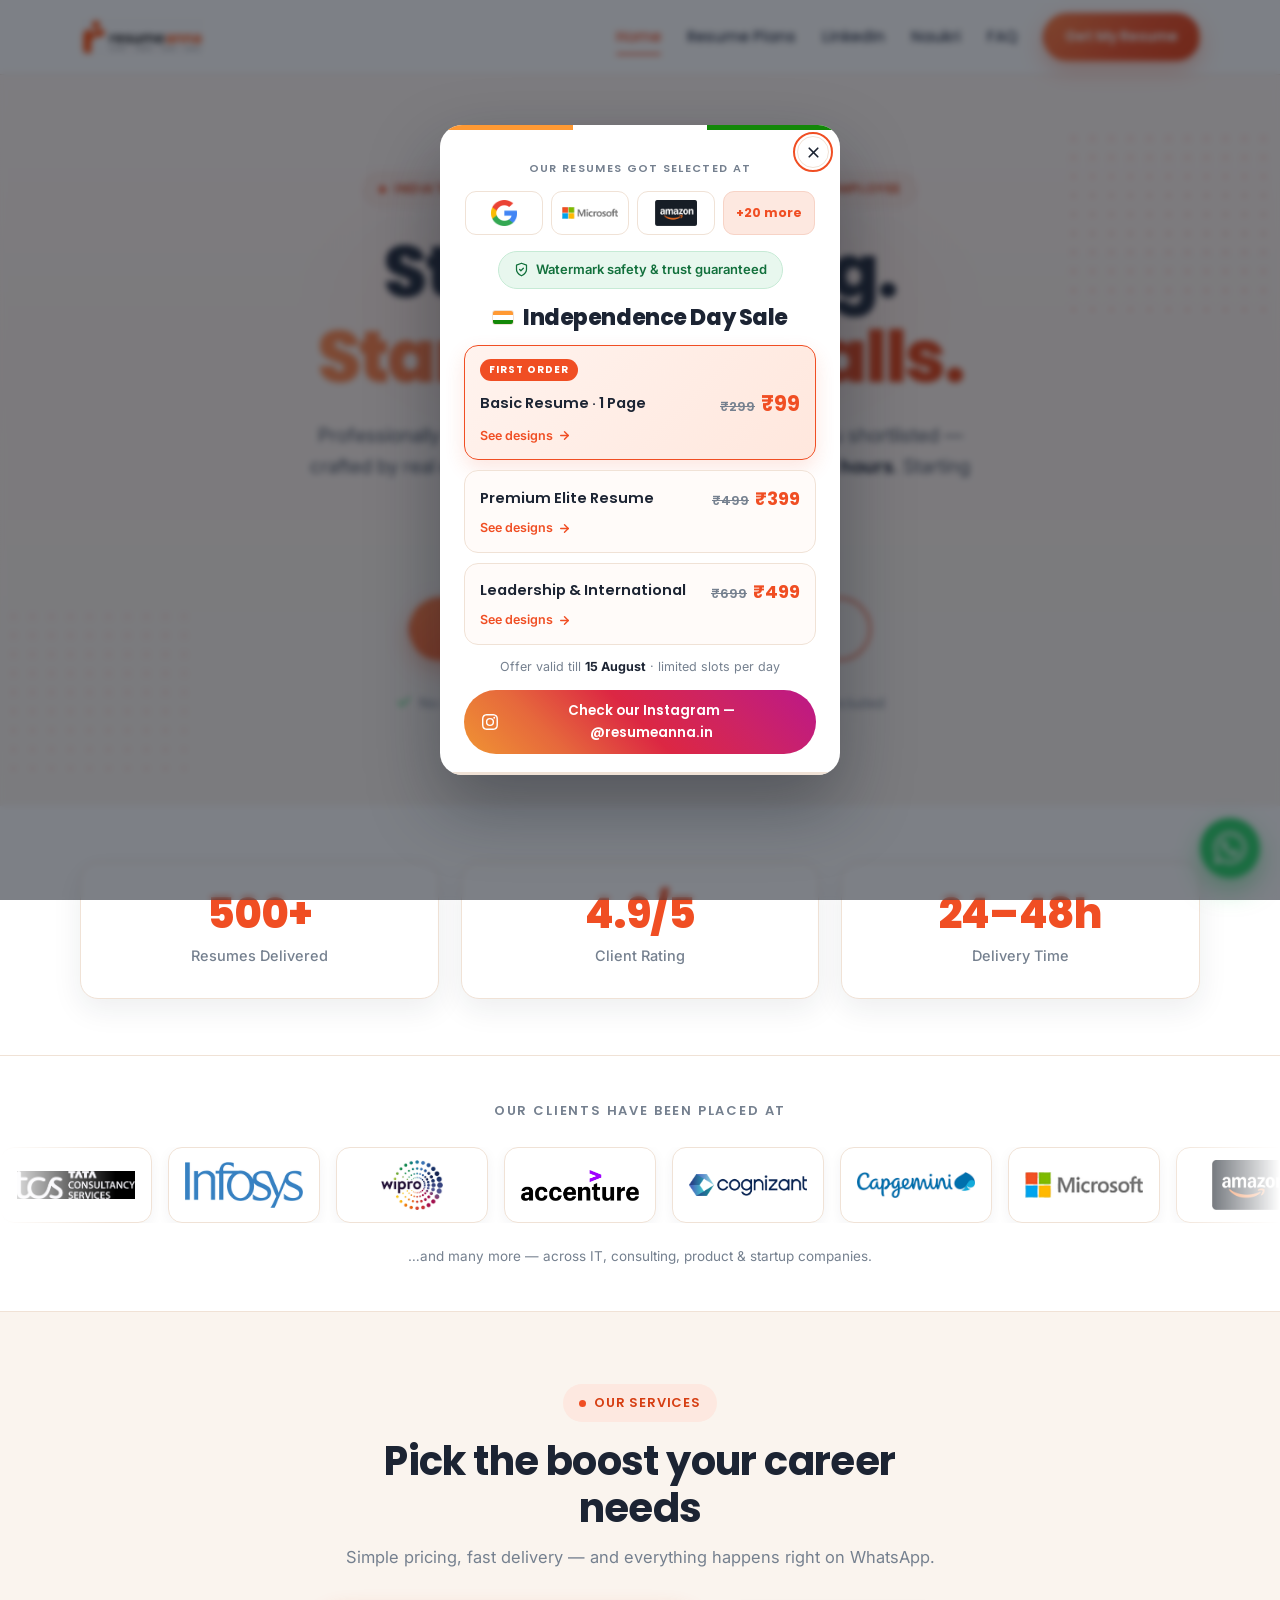
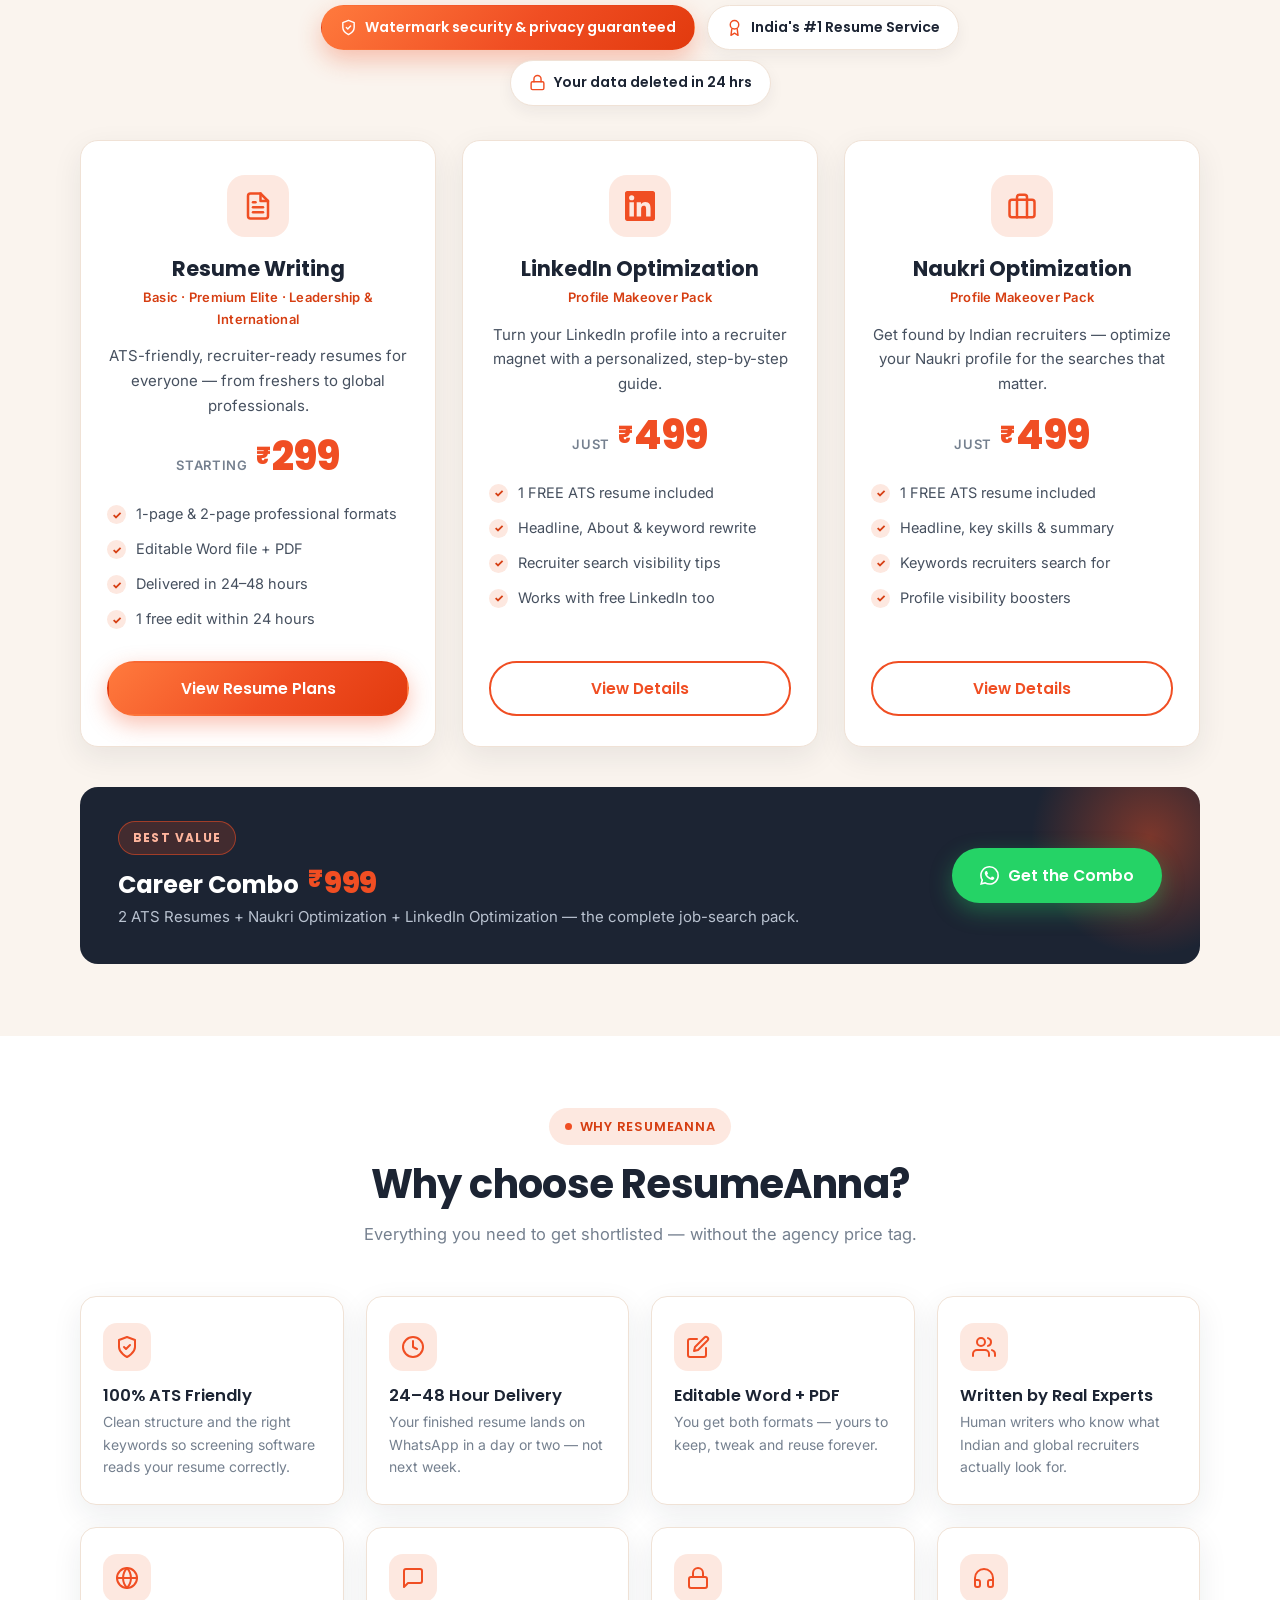
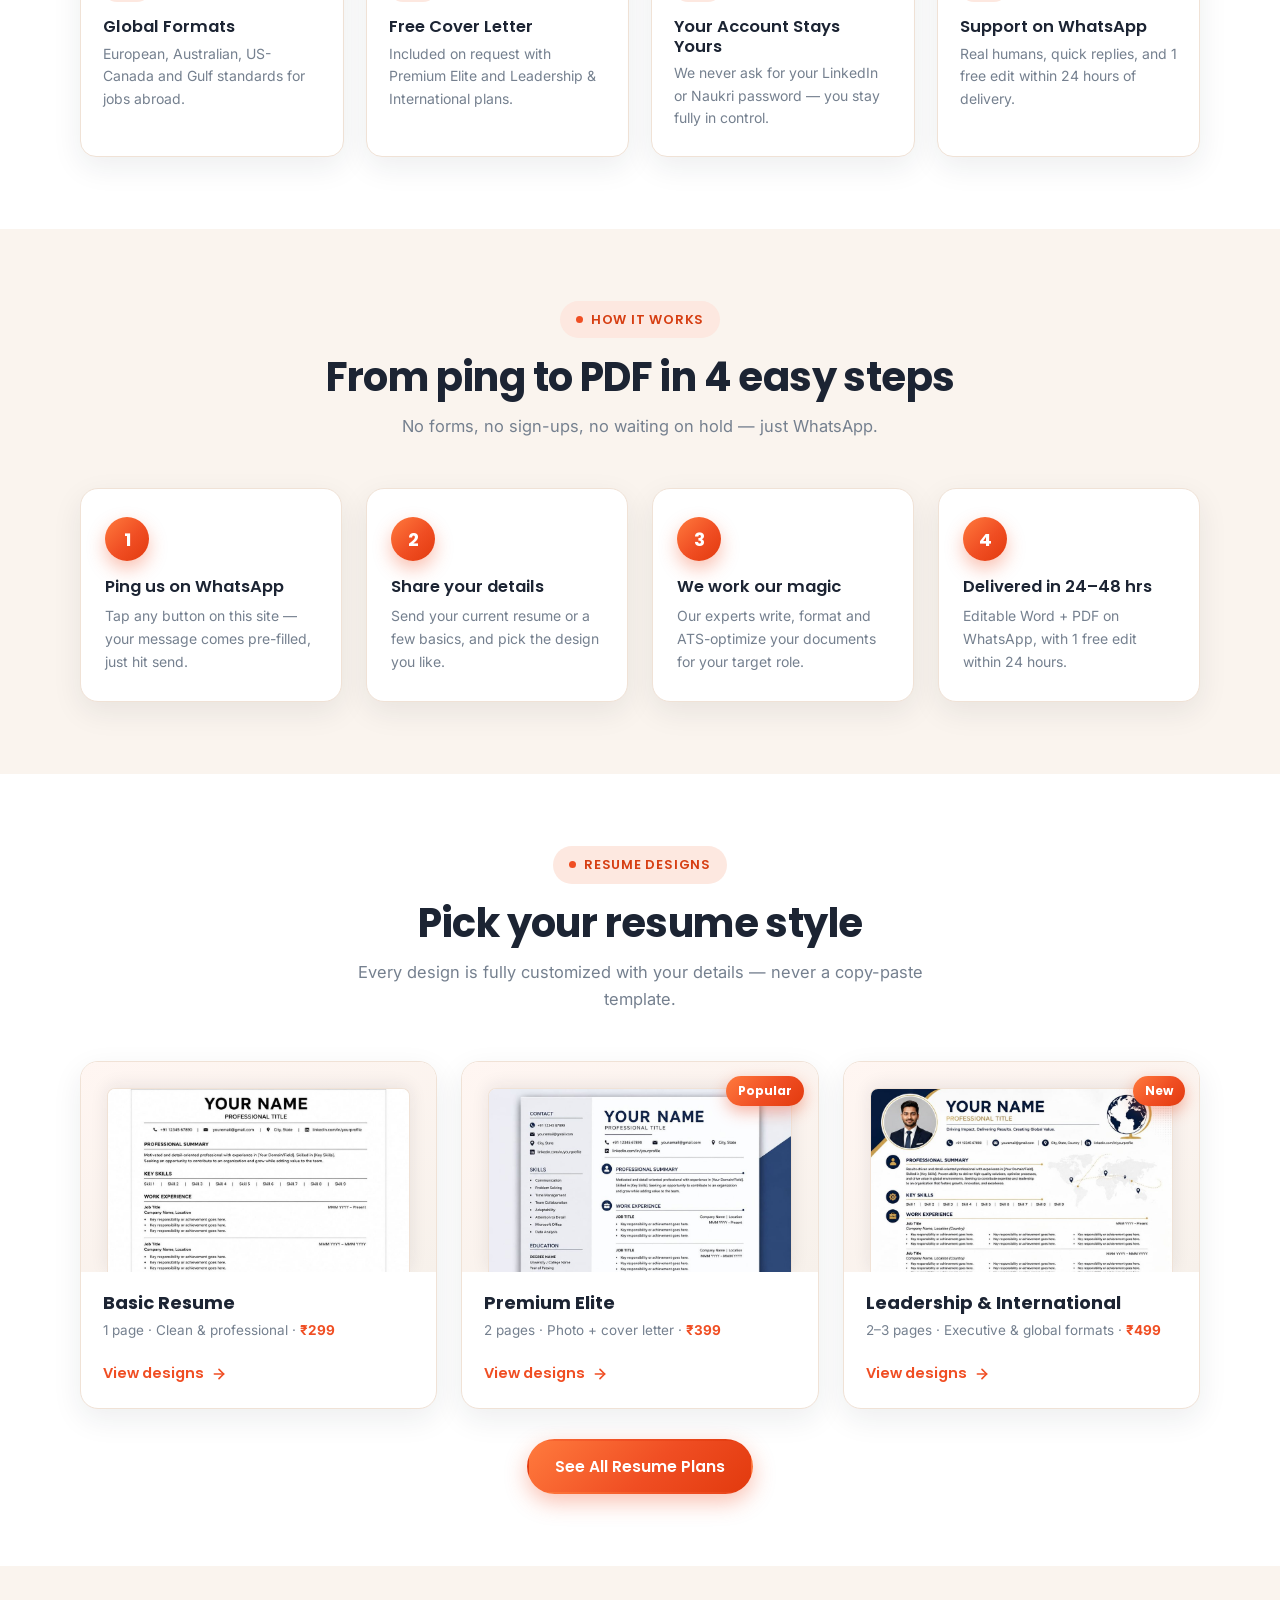
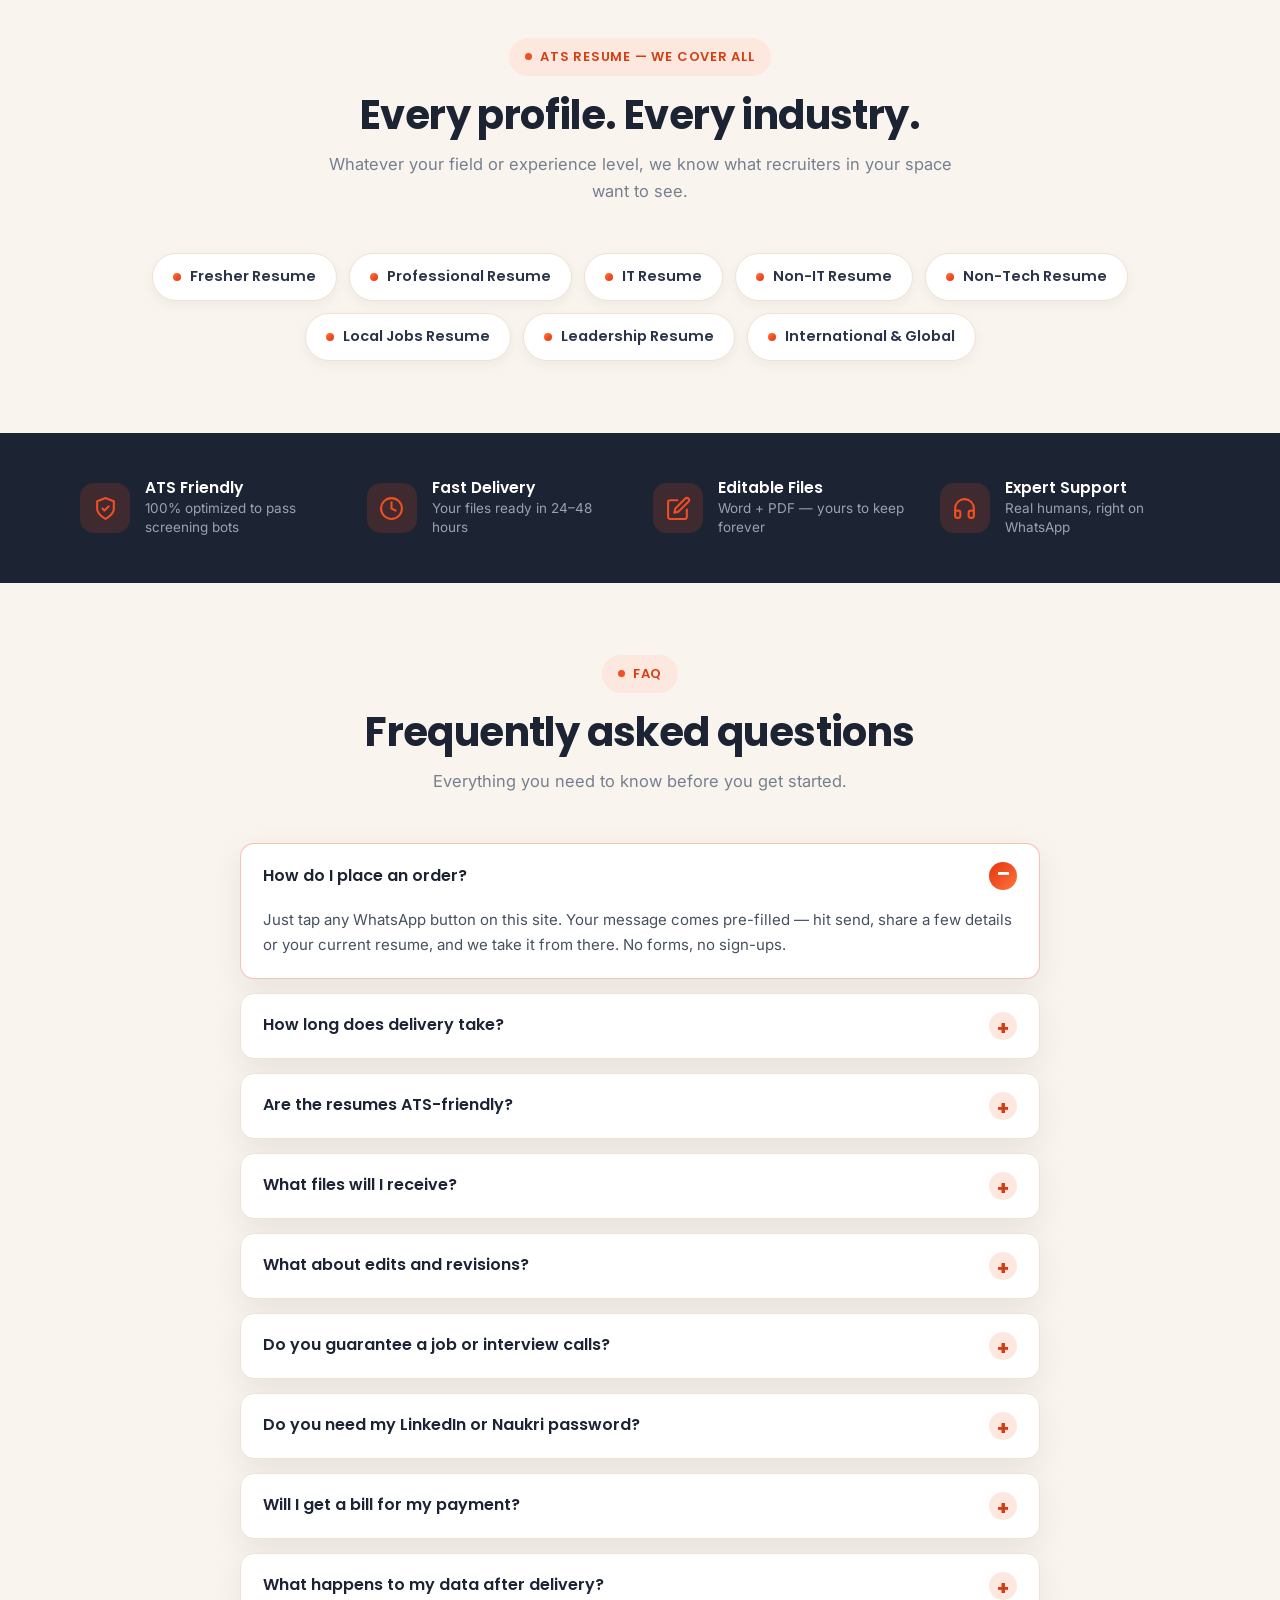
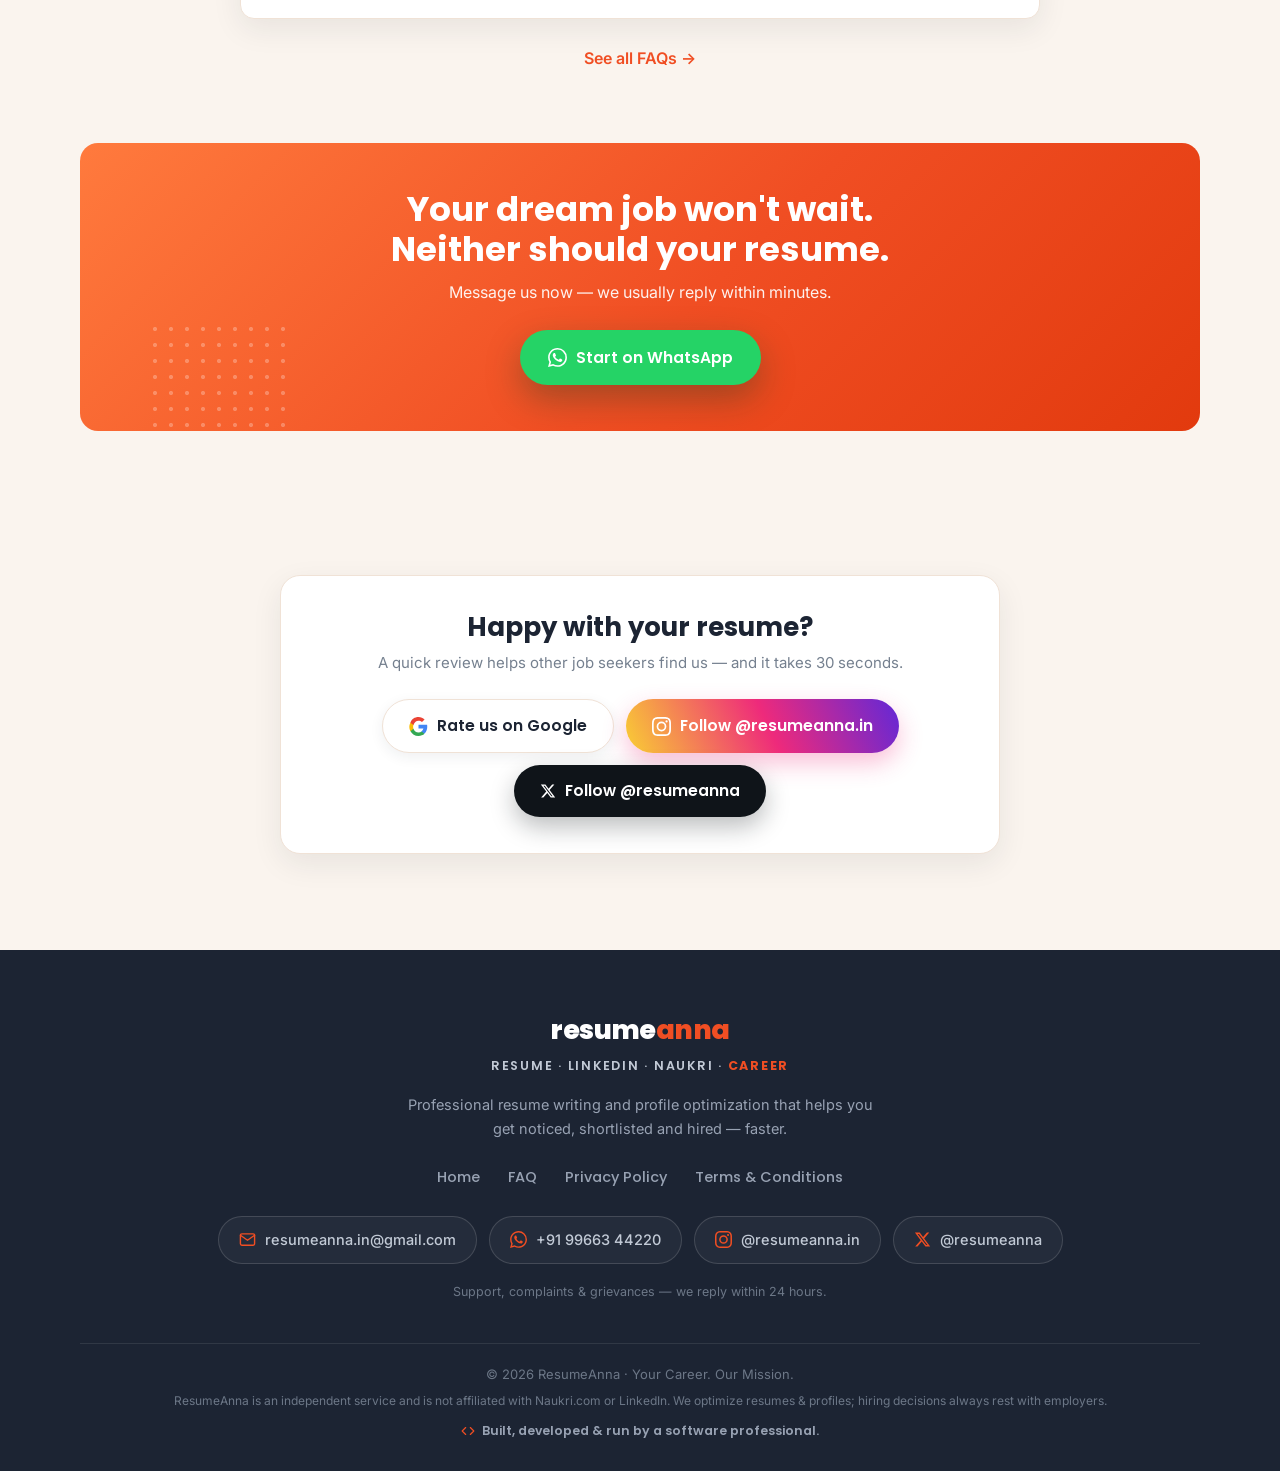
==== commit 21f2d4b5: "Update index.html" ====
--- a/index.html
+++ b/index.html
@@ -45,9 +45,9 @@
 
 <link href="https://fonts.googleapis.com/css2?family=Poppins:wght@500;600;700;800&family=Inter:wght@400;500;600;700&display=swap" rel="stylesheet">
 
-<link rel="stylesheet" href="css/style.css?v=4">
-
-<script src="js/main.js?v=4" defer></script>
+<link rel="stylesheet" href="css/style.css?v=5">
+
+<script src="js/main.js?v=5" defer></script>
 
 <!-- Google Analytics -->
 <script async src="https://www.googletagmanager.com/gtag/js?id=G-57ZPYQ6193"></script>
@@ -338,7 +338,7 @@
       </div>
 
       <div class="tpl-grid">
-        <a class="tpl-card reveal d1" href="basic-resume.html">
+        <a class="tpl-card reveal d1" href="resume.html#basic">
           <div class="tpl-preview">
             <img src="previews/basic.jpg" alt="Basic Resume design preview" loading="lazy" decoding="async">
           </div>
@@ -351,7 +351,7 @@
           </div>
         </a>
 
-        <a class="tpl-card reveal d2" href="premium-resume.html">
+        <a class="tpl-card reveal d2" href="resume.html#premium">
           <div class="tpl-preview">
             <span class="tpl-badge">Popular</span>
             <img src="previews/premium.jpg" alt="Premium Elite resume design preview" loading="lazy" decoding="async">
@@ -365,7 +365,7 @@
           </div>
         </a>
 
-        <a class="tpl-card reveal d3" href="international-resume.html">
+        <a class="tpl-card reveal d3" href="resume.html#international">
           <div class="tpl-preview">
             <span class="tpl-badge">New</span>
             <img src="previews/global.jpg" alt="Leadership &amp; International resume design preview" loading="lazy" decoding="async">
@@ -609,7 +609,7 @@
       <h3 class="promo-title" id="promoTitle"><span class="promo-flag" aria-hidden="true"></span> Independence Day Sale</h3>
 
       <div class="promo-offers">
-        <a class="promo-offer promo-offer-lead" href="basic-resume.html">
+        <a class="promo-offer promo-offer-lead" href="resume.html#basic">
           <span class="po-flag">First order</span>
           <span class="po-name">Basic Resume · 1 Page</span>
           <span class="po-price"><s>₹299</s> <b>₹99</b></span>
@@ -617,14 +617,14 @@
             <svg viewBox="0 0 24 24" fill="none" stroke="currentColor" stroke-width="2.6" stroke-linecap="round" stroke-linejoin="round" aria-hidden="true"><line x1="5" y1="12" x2="19" y2="12"/><polyline points="12 5 19 12 12 19"/></svg>
           </span>
         </a>
-        <a class="promo-offer" href="premium-resume.html">
+        <a class="promo-offer" href="resume.html#premium">
           <span class="po-name">Premium Elite Resume</span>
           <span class="po-price"><s>₹499</s> <b>₹399</b></span>
           <span class="po-go">See designs
             <svg viewBox="0 0 24 24" fill="none" stroke="currentColor" stroke-width="2.6" stroke-linecap="round" stroke-linejoin="round" aria-hidden="true"><line x1="5" y1="12" x2="19" y2="12"/><polyline points="12 5 19 12 12 19"/></svg>
           </span>
         </a>
-        <a class="promo-offer" href="international-resume.html">
+        <a class="promo-offer" href="resume.html#international">
           <span class="po-name">Leadership &amp; International</span>
           <span class="po-price"><s>₹699</s> <b>₹499</b></span>
           <span class="po-go">See designs
--- a/css/style.css
+++ b/css/style.css
@@ -232,6 +232,20 @@
 }
 .eyebrow::before { content: ""; width: 7px; height: 7px; border-radius: 50%; background: var(--orange); }
 
+/* longer positioning line — allow it to wrap instead of overflowing on phones */
+.eyebrow-no1 {
+  max-width: 100%;
+  text-align: center;
+  letter-spacing: .04em;
+  line-height: 1.45;
+  padding: 9px 18px;
+}
+.eyebrow-no1 b { font-weight: 800; color: var(--orange); }
+.eyebrow-no1::before { flex: none; }
+@media (max-width: 560px) {
+  .eyebrow-no1 { font-size: 11.5px; padding: 8px 14px; gap: 7px; }
+}
+
 .hero h1 {
   font-size: clamp(40px, 6.4vw, 72px);
   font-weight: 800;
@@ -1159,6 +1173,14 @@
   box-shadow: 0 10px 24px rgba(238, 42, 123, .3);
 }
 .btn-ig:hover { filter: brightness(1.06); }
+.btn-x {
+  color: #fff;
+  border: none;
+  background: #0F1419;
+  box-shadow: 0 10px 24px rgba(15, 20, 25, .28);
+}
+.btn-x:hover { background: #272C30; }
+.btn-x svg { width: 16px; height: 16px; }
 
 /* ---------- Payment policy strip ---------- */
 .pay-note {
@@ -1705,6 +1727,28 @@
 }
 .po-go svg { width: 13px; height: 13px; }
 
+/* headline offer inside the promo — the ₹99 first-order box */
+.promo-offer-lead {
+  background: linear-gradient(135deg, #FFF3EE 0%, #FFE7DD 100%);
+  border-color: var(--orange);
+  box-shadow: 0 8px 20px rgba(240, 78, 35, .14);
+}
+.po-flag {
+  grid-column: 1 / -1;
+  justify-self: start;
+  font-family: var(--font-head);
+  font-size: 10px;
+  font-weight: 700;
+  letter-spacing: .1em;
+  text-transform: uppercase;
+  color: #fff;
+  background: var(--orange);
+  border-radius: 999px;
+  padding: 3px 9px;
+  margin-bottom: 2px;
+}
+.promo-offer-lead .po-price b { font-size: 21px; }
+
 .promo-till { margin-top: 12px; font-size: 12.5px; color: var(--muted); }
 .promo-till b { color: var(--ink); }
 
@@ -1765,3 +1809,302 @@
   /* keep the popup's 12s countdown running — it is a timer, not decoration */
   .promo-bar i { animation-duration: 12s !important; }
 }
+
+/* ============================================================
+   Cover-letter preview — button + lightbox
+   ============================================================ */
+.cl-band {
+  position: relative;
+  max-width: 560px;
+  margin: 0 auto;
+  display: flex;
+  flex-direction: column;
+  align-items: center;
+  text-align: center;
+  background: linear-gradient(165deg, #FFFFFF 0%, #FFF7F3 62%, #FFEFE8 100%);
+  border: 1px solid #F7D9CC;
+  border-radius: 22px;
+  box-shadow: 0 14px 38px rgba(240, 78, 35, .10), 0 2px 6px rgba(28, 36, 51, .04);
+  padding: 34px 28px 30px;
+  overflow: hidden;
+}
+/* soft orange glow behind the icon */
+.cl-band::before {
+  content: "";
+  position: absolute;
+  top: -70px; left: 50%;
+  width: 220px; height: 220px;
+  transform: translateX(-50%);
+  background: radial-gradient(circle, rgba(240, 78, 35, .13) 0%, transparent 68%);
+  pointer-events: none;
+}
+.cl-badge {
+  position: relative;
+  font-family: var(--font-head);
+  font-size: 10.5px;
+  font-weight: 700;
+  letter-spacing: .13em;
+  text-transform: uppercase;
+  color: #fff;
+  background: var(--grad);
+  border-radius: 999px;
+  padding: 5px 14px;
+  box-shadow: 0 6px 14px rgba(240, 78, 35, .3);
+  margin-bottom: 16px;
+}
+.cl-icon {
+  position: relative;
+  width: 62px; height: 62px;
+  display: grid;
+  place-items: center;
+  border-radius: 50%;
+  color: var(--orange);
+  background: #fff;
+  border: 1px solid #F7D9CC;
+  box-shadow: 0 8px 20px rgba(240, 78, 35, .14);
+  margin-bottom: 16px;
+}
+.cl-icon svg { width: 27px; height: 27px; }
+.cl-band h4 {
+  position: relative;
+  font-size: 21px;
+  font-weight: 700;
+  color: var(--ink);
+  letter-spacing: -.01em;
+  margin-bottom: 8px;
+}
+.cl-band p {
+  position: relative;
+  font-size: 14.5px;
+  line-height: 1.65;
+  color: var(--body);
+  max-width: 44ch;
+  margin: 0 auto 22px;
+}
+.cl-band p b { color: var(--orange-dark); font-weight: 700; }
+.btn-cl {
+  position: relative;
+  background: var(--orange);
+  color: #fff;
+  border-color: var(--orange);
+  padding: 14px 30px;
+  box-shadow: 0 12px 26px rgba(240, 78, 35, .3);
+}
+.btn-cl:hover { background: var(--orange-dark); border-color: var(--orange-dark); transform: translateY(-2px); }
+.btn-cl svg { width: 18px; height: 18px; }
+
+/* lightbox */
+.cl-pop {
+  position: fixed;
+  inset: 0;
+  z-index: 90;
+  display: grid;
+  place-items: center;
+  padding: 22px 16px;
+}
+.cl-pop[hidden] { display: none; }
+.cl-backdrop {
+  position: absolute;
+  inset: 0;
+  background: rgba(28, 36, 51, .62);
+  backdrop-filter: blur(3px);
+  animation: clFade .2s ease;
+}
+.cl-card {
+  position: relative;
+  width: min(560px, 100%);
+  max-height: calc(100vh - 44px);
+  display: flex;
+  flex-direction: column;
+  background: #fff;
+  border-radius: 18px;
+  box-shadow: var(--shadow-lg);
+  overflow: hidden;
+  animation: clRise .26s cubic-bezier(.22, 1, .36, 1);
+}
+@keyframes clFade { from { opacity: 0 } to { opacity: 1 } }
+@keyframes clRise { from { opacity: 0; transform: translateY(14px) scale(.98) } to { opacity: 1; transform: none } }
+
+.cl-head {
+  display: flex;
+  align-items: center;
+  justify-content: space-between;
+  gap: 12px;
+  padding: 15px 16px 13px 20px;
+  border-bottom: 1px solid var(--line);
+  flex: none;
+}
+.cl-head h3 { font-size: 16px; font-weight: 700; color: var(--ink); }
+.cl-head p { font-size: 12.5px; color: var(--muted); margin-top: 2px; }
+.cl-x {
+  flex: none;
+  width: 34px; height: 34px;
+  display: grid; place-items: center;
+  border: 1px solid var(--line);
+  border-radius: 10px;
+  background: #fff;
+  color: var(--ink);
+  cursor: pointer;
+  transition: border-color .2s ease, color .2s ease;
+}
+.cl-x:hover { border-color: var(--orange); color: var(--orange); }
+.cl-x svg { width: 16px; height: 16px; }
+.cl-x:focus-visible { outline: 2px solid var(--orange); outline-offset: 2px; }
+
+.cl-scroll { overflow-y: auto; -webkit-overflow-scrolling: touch; background: var(--bg); padding: 16px; }
+.cl-scroll img { width: 100%; height: auto; border-radius: 10px; box-shadow: 0 8px 24px rgba(28, 36, 51, .16); }
+.cl-foot { flex: none; padding: 14px 16px; border-top: 1px solid var(--line); display: grid; gap: 9px; }
+.cl-foot .btn { width: 100%; }
+.cl-note { font-size: 11.5px; color: var(--muted); text-align: center; line-height: 1.5; }
+
+@media (max-width: 560px) {
+  .cl-band { padding: 28px 18px 24px; border-radius: 18px; }
+  .cl-band h4 { font-size: 18.5px; }
+  .cl-band p { font-size: 14px; margin-bottom: 18px; }
+  .cl-icon { width: 54px; height: 54px; }
+  .cl-icon svg { width: 23px; height: 23px; }
+  .cl-band .btn-cl { width: 100%; }
+  .cl-card { width: 100%; max-height: calc(100vh - 32px); }
+  .cl-head { padding: 13px 13px 12px 16px; }
+}
+
+/* ============================================================
+   Single-page resume catalogue — jump nav, plan sections, sale cards
+   ============================================================ */
+.plan-jump {
+  position: sticky;
+  top: 74px;
+  z-index: 20;
+  background: rgba(255, 255, 255, .92);
+  backdrop-filter: blur(8px);
+  border-bottom: 1px solid var(--line);
+}
+.plan-jump-in { display: flex; gap: 10px; padding: 10px 0; overflow-x: auto; scrollbar-width: none; }
+.plan-jump-in::-webkit-scrollbar { display: none; }
+.plan-jump a {
+  flex: 1 0 auto;
+  display: flex;
+  flex-direction: column;
+  align-items: center;
+  gap: 1px;
+  padding: 9px 16px;
+  border: 1.5px solid var(--line);
+  border-radius: 12px;
+  background: #fff;
+  white-space: nowrap;
+  transition: border-color .2s ease, transform .2s ease;
+}
+.plan-jump a:hover { border-color: var(--orange); transform: translateY(-1px); }
+.plan-jump a b { font-family: var(--font-head); font-size: 14px; font-weight: 600; color: var(--ink); }
+.plan-jump a span { font-family: var(--font-head); font-size: 13px; font-weight: 700; color: var(--orange); }
+
+section.plan-sec[id] { padding: 60px 0; scroll-margin-top: 176px; }
+.plan-head {
+  text-align: center;
+  padding-bottom: 22px;
+  margin-bottom: 30px;
+  border-bottom: 1px solid var(--line);
+}
+.plan-head h2 {
+  font-size: clamp(25px, 4.2vw, 36px);
+  letter-spacing: -.02em;
+  margin-bottom: 14px;
+}
+.plan-price {
+  font-family: var(--font-head);
+  font-weight: 800;
+  color: #fff;
+  background: var(--grad);
+  border-radius: 999px;
+  padding: 4px 17px;
+  font-size: .6em;
+  vertical-align: middle;
+  margin-left: 8px;
+  box-shadow: 0 8px 18px rgba(240, 78, 35, .3);
+}
+.plan-chips { display: flex; flex-wrap: wrap; justify-content: center; gap: 8px; }
+.plan-chips span {
+  font-size: 12.5px;
+  font-weight: 600;
+  color: var(--body);
+  background: #fff;
+  border: 1px solid var(--line);
+  border-radius: 999px;
+  padding: 6px 14px;
+}
+
+/* ---------- pinned ₹99 sale cards ---------- */
+.sale-card {
+  position: relative;
+  border: 2px solid var(--orange);
+  box-shadow: 0 16px 38px rgba(240, 78, 35, .22);
+  overflow: visible;
+}
+.sale-card .thumb { border-radius: 16px 16px 0 0; overflow: hidden; }
+.sale-card:hover { box-shadow: 0 24px 50px rgba(240, 78, 35, .3); }
+.sale-ribbon {
+  position: absolute;
+  top: -13px; left: 50%;
+  transform: translateX(-50%);
+  z-index: 5;
+  display: inline-flex;
+  align-items: center;
+  gap: 6px;
+  white-space: nowrap;
+  font-family: var(--font-head);
+  font-size: 11.5px;
+  font-weight: 800;
+  letter-spacing: .05em;
+  text-transform: uppercase;
+  color: #fff;
+  background: var(--grad);
+  border: 2px solid #fff;
+  border-radius: 999px;
+  padding: 5px 15px;
+  box-shadow: 0 8px 18px rgba(240, 78, 35, .4);
+}
+.sale-ribbon svg { width: 13px; height: 13px; }
+.sale-card .sample-body { background: linear-gradient(180deg, #FFF8F5 0%, #fff 70%); }
+
+.sale-price-row { display: flex; align-items: baseline; flex-wrap: wrap; gap: 8px; }
+.sale-now {
+  font-family: var(--font-head);
+  font-weight: 800;
+  font-size: 30px;
+  line-height: 1;
+  color: var(--orange);
+  letter-spacing: -.02em;
+}
+.sale-now .rupee { font-size: 19px; }
+.sale-was { font-size: 15px; font-weight: 600; color: var(--muted); text-decoration: line-through; }
+.sale-save {
+  margin-left: auto;
+  font-family: var(--font-head);
+  font-size: 11.5px;
+  font-weight: 800;
+  color: #12703C;
+  background: #E8F7EE;
+  border: 1px solid #BFE6CE;
+  border-radius: 999px;
+  padding: 4px 10px;
+  white-space: nowrap;
+}
+.btn-sale {
+  background: var(--grad);
+  color: #fff;
+  border: none;
+  box-shadow: 0 10px 22px rgba(240, 78, 35, .34);
+}
+.btn-sale:hover { filter: brightness(1.05); }
+
+@media (max-width: 1000px) { .plan-jump { top: 64px; } section.plan-sec[id] { scroll-margin-top: 164px; } }
+@media (max-width: 640px) {
+  section.plan-sec[id] { padding: 44px 0; }
+  .plan-head { padding-bottom: 18px; margin-bottom: 24px; }
+  .plan-chips span { font-size: 11.5px; padding: 5px 11px; }
+  .sale-now { font-size: 26px; }
+  .sale-ribbon { font-size: 10.5px; padding: 4px 12px; }
+  .plan-jump-in { gap: 8px; padding: 8px 0; }
+  .plan-jump a { padding: 8px 13px; }
+  .plan-jump a b { font-size: 13px; }
+}
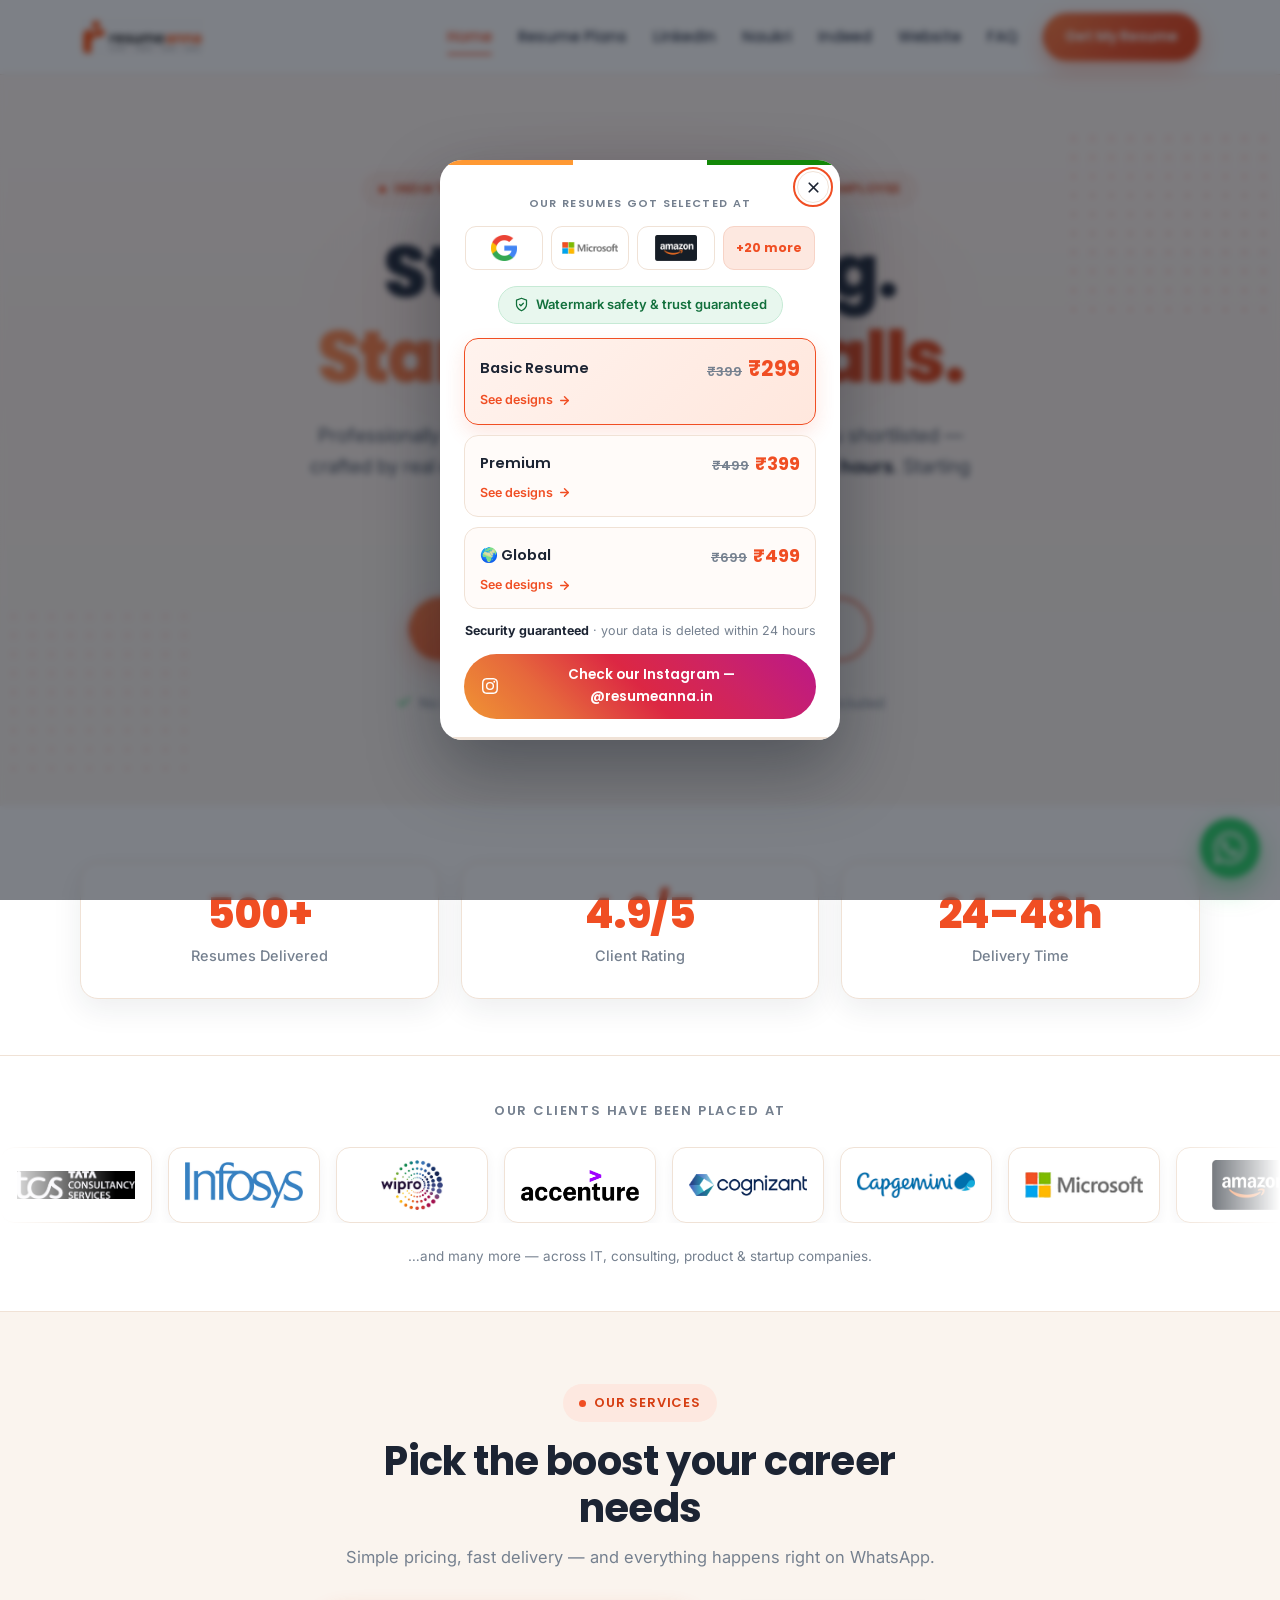
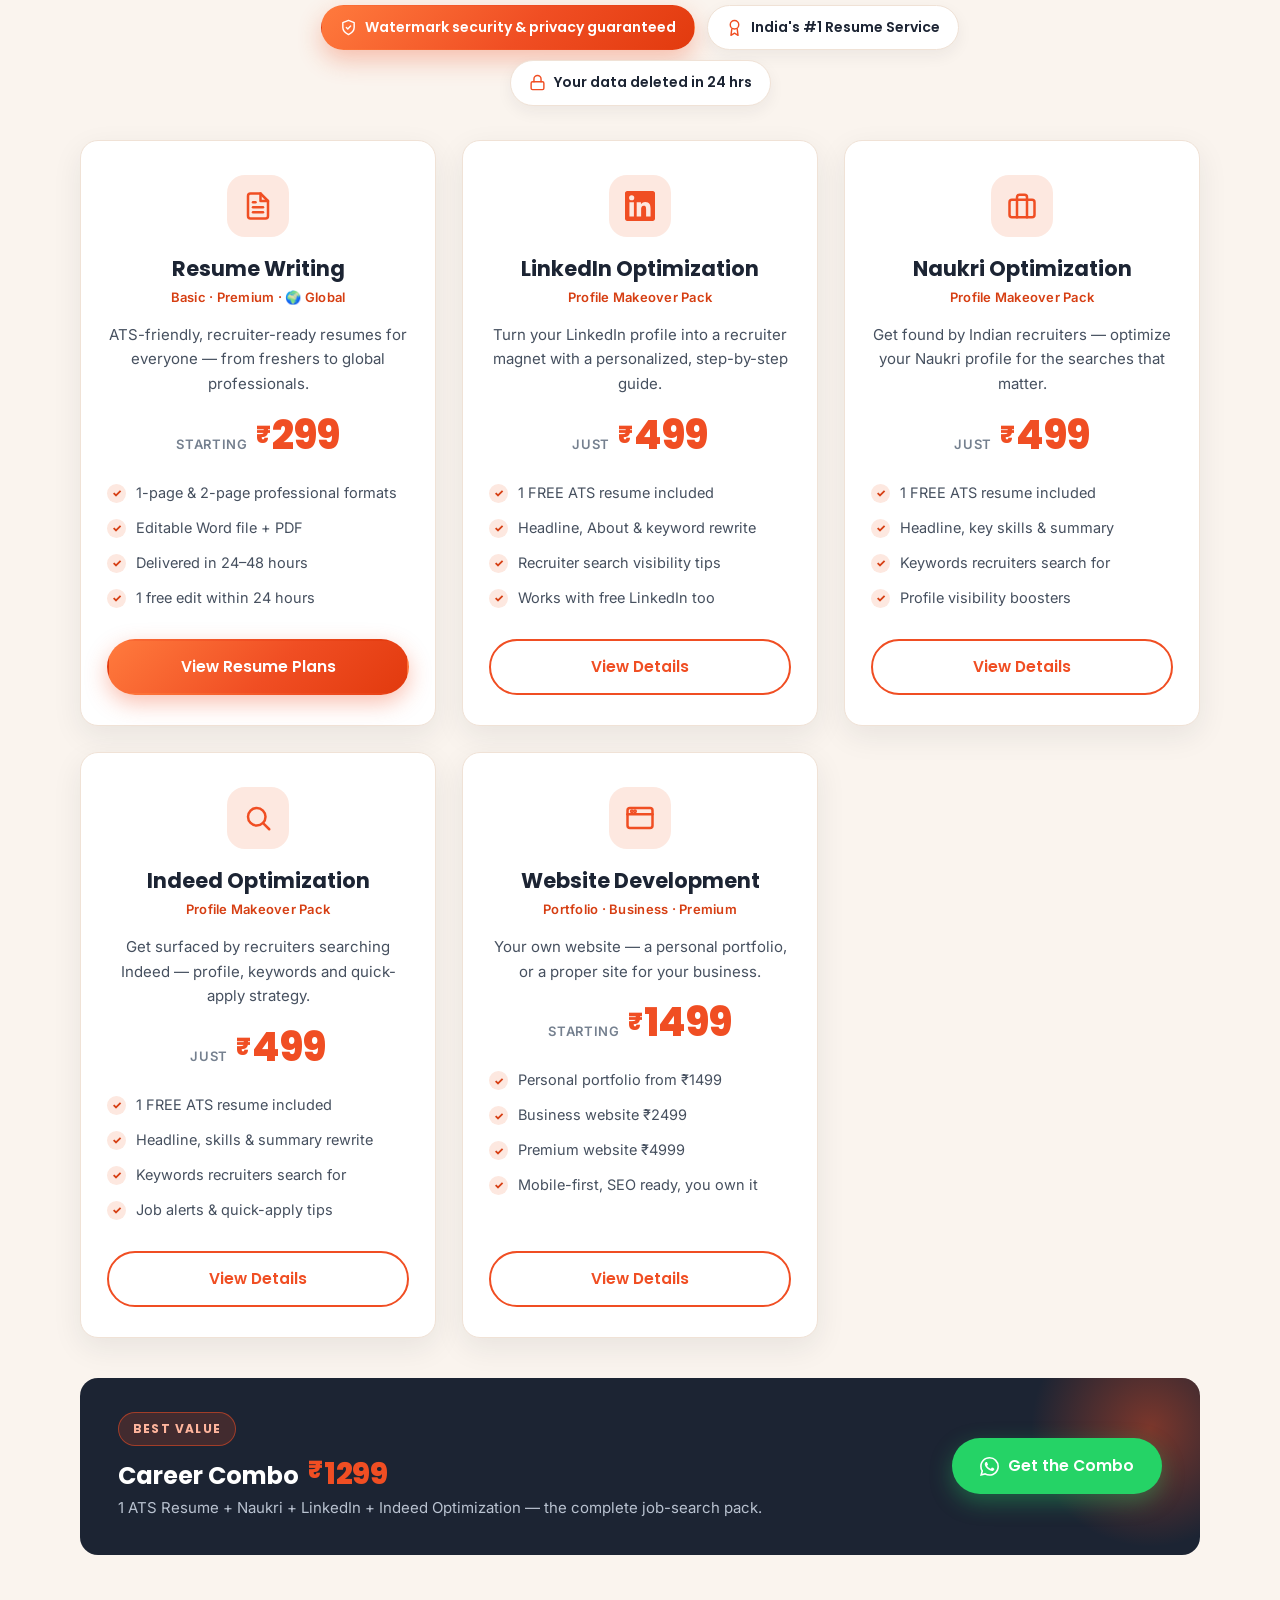
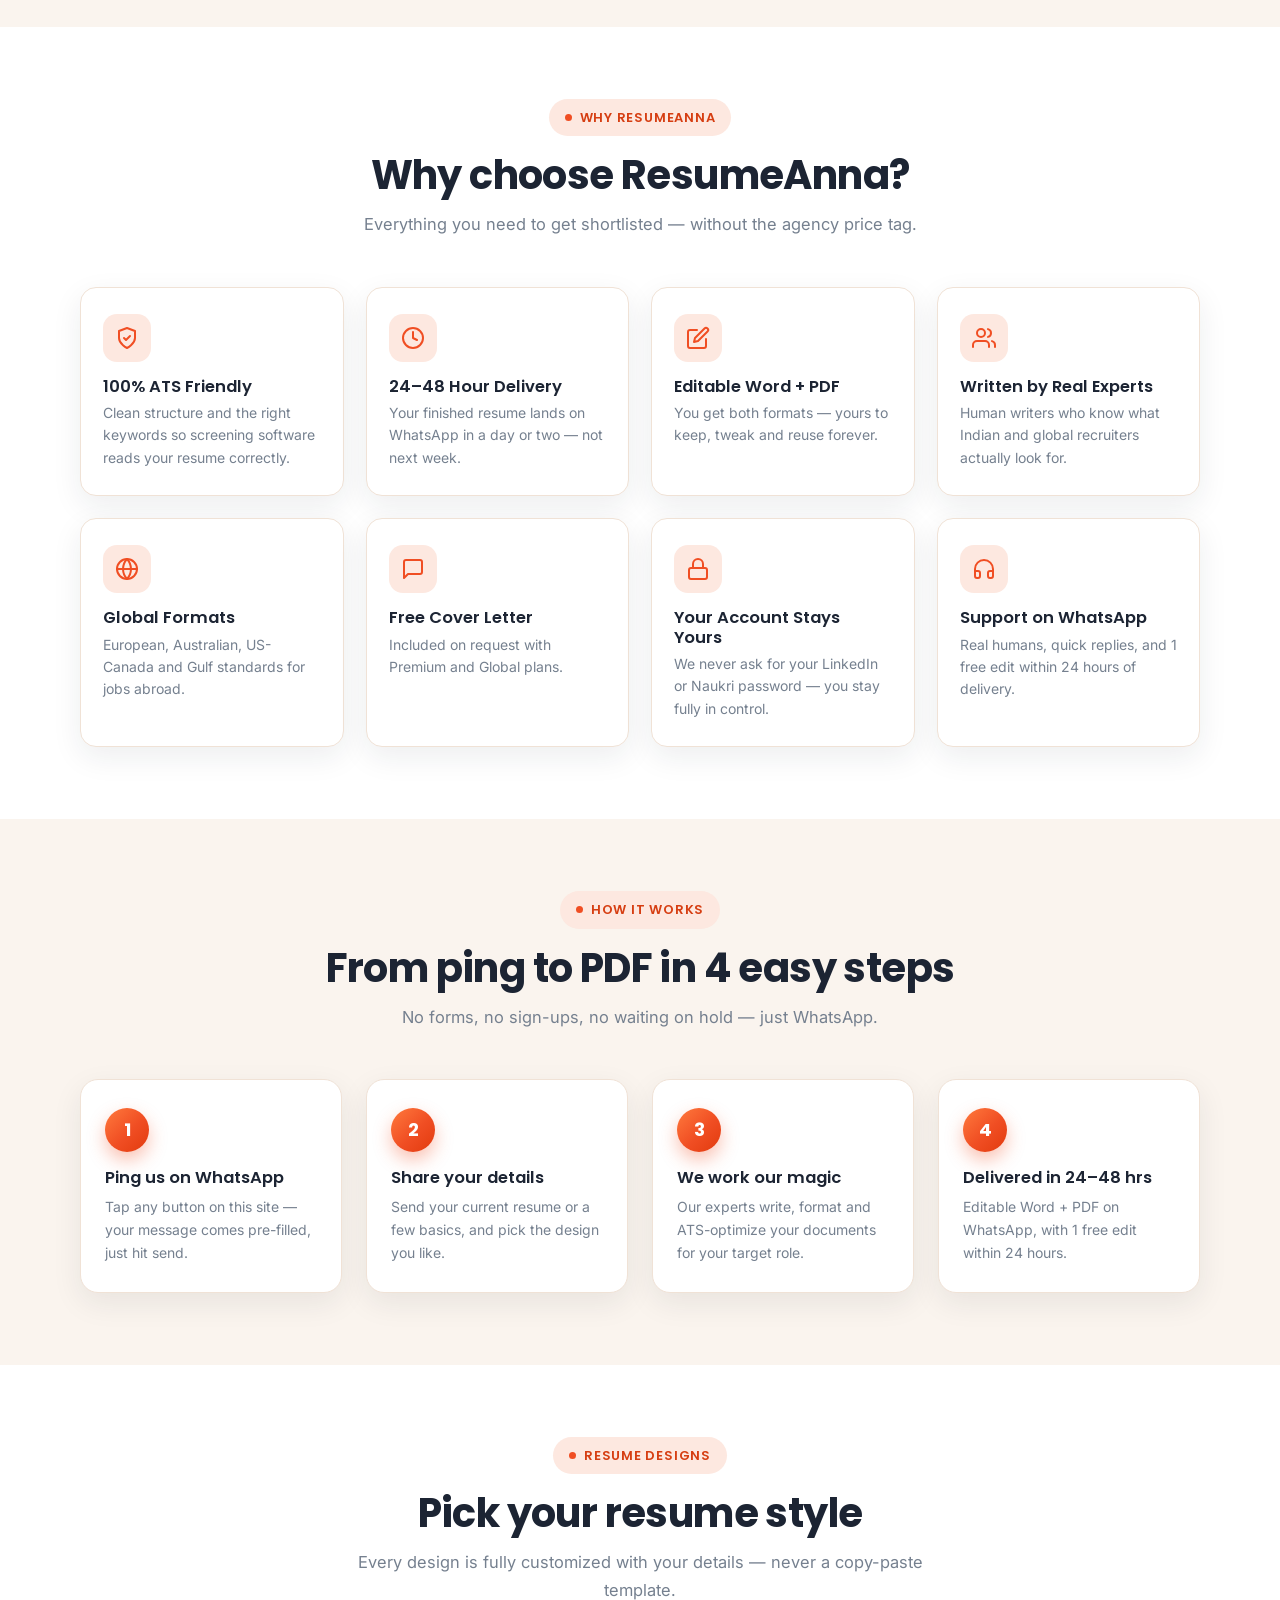
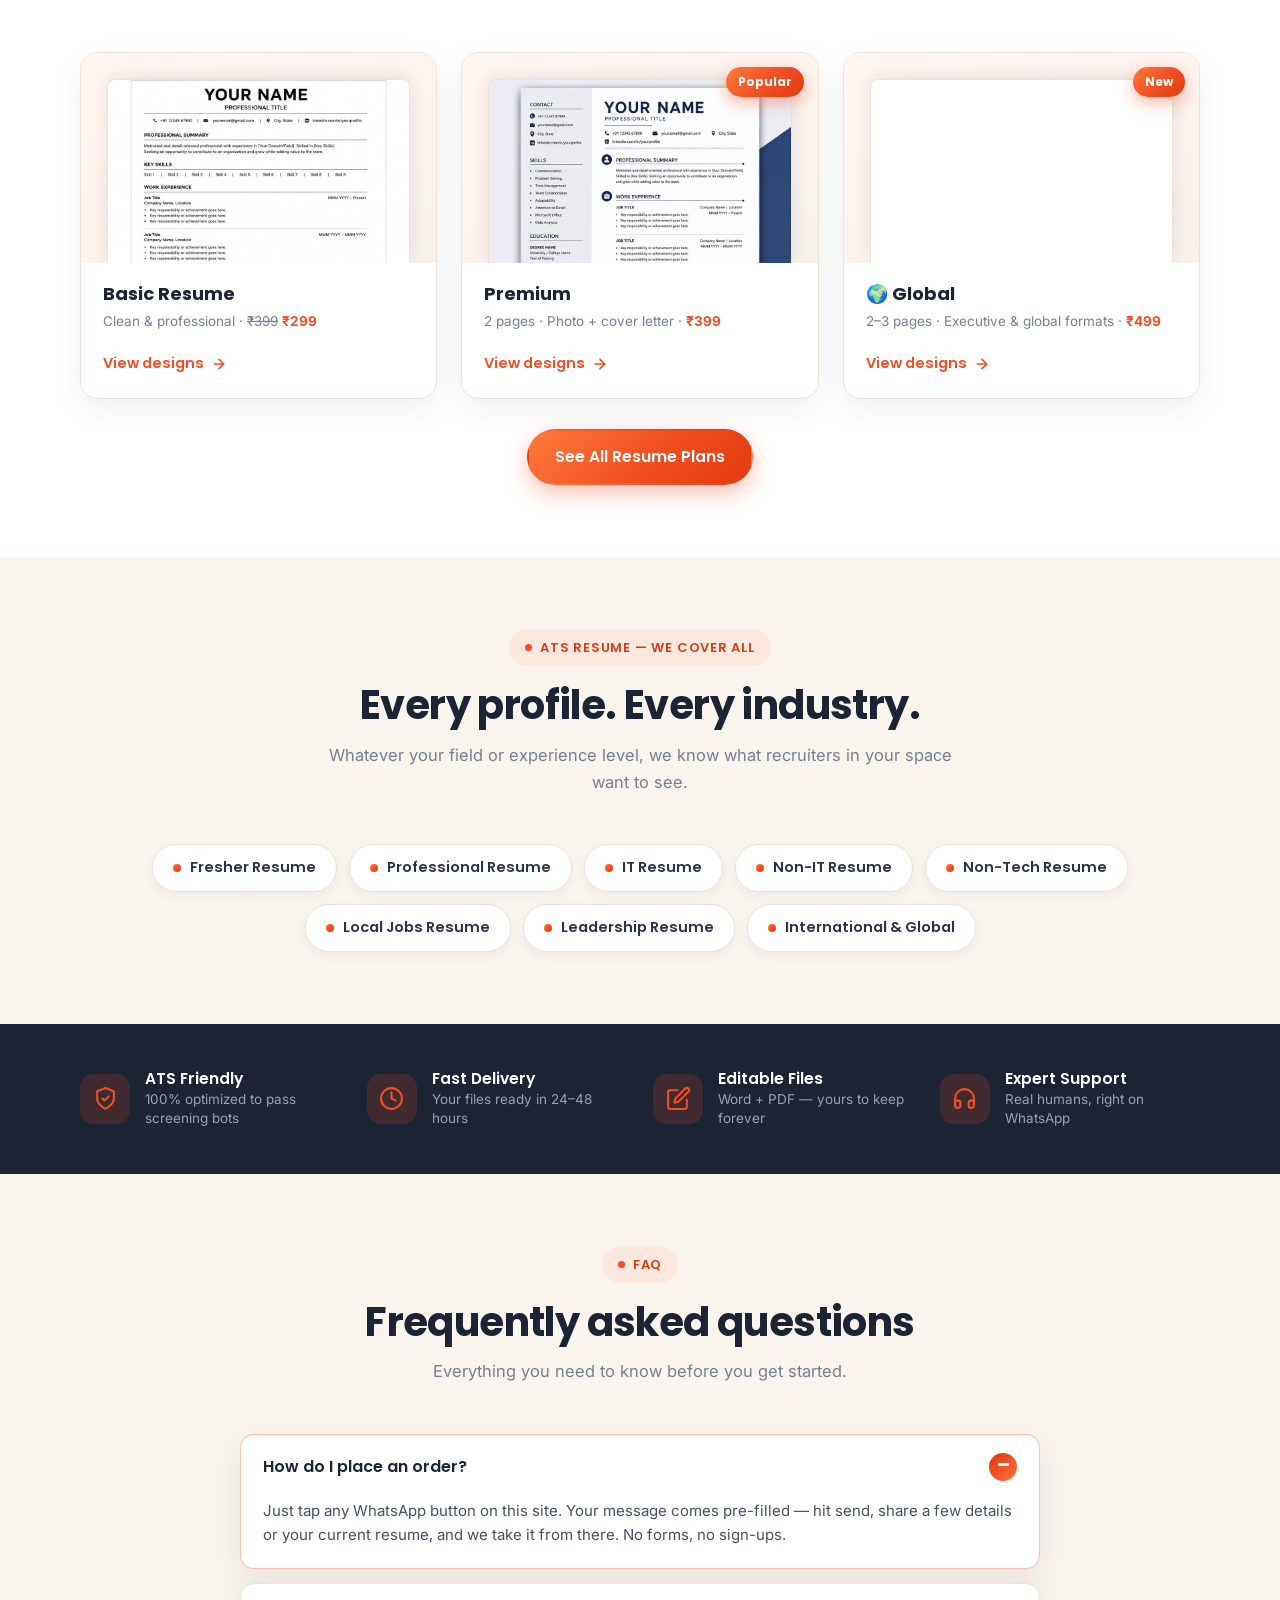
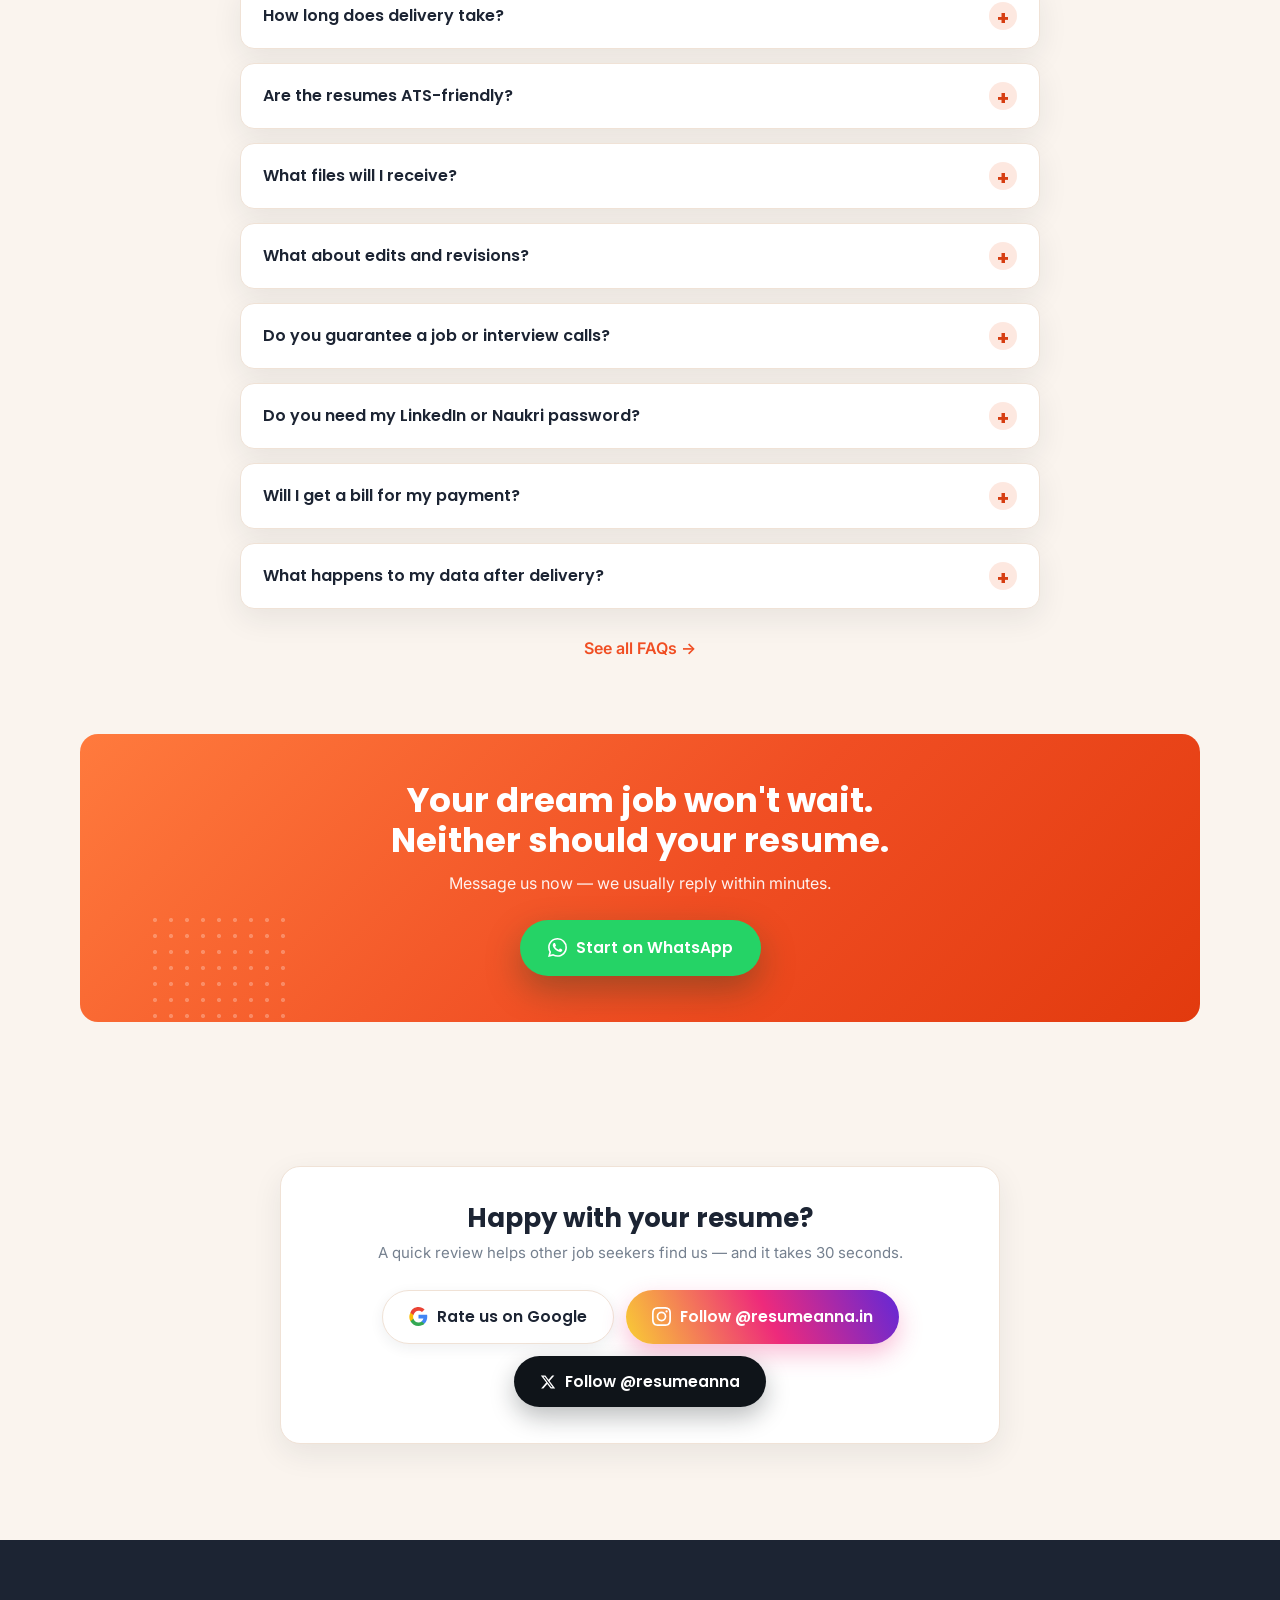
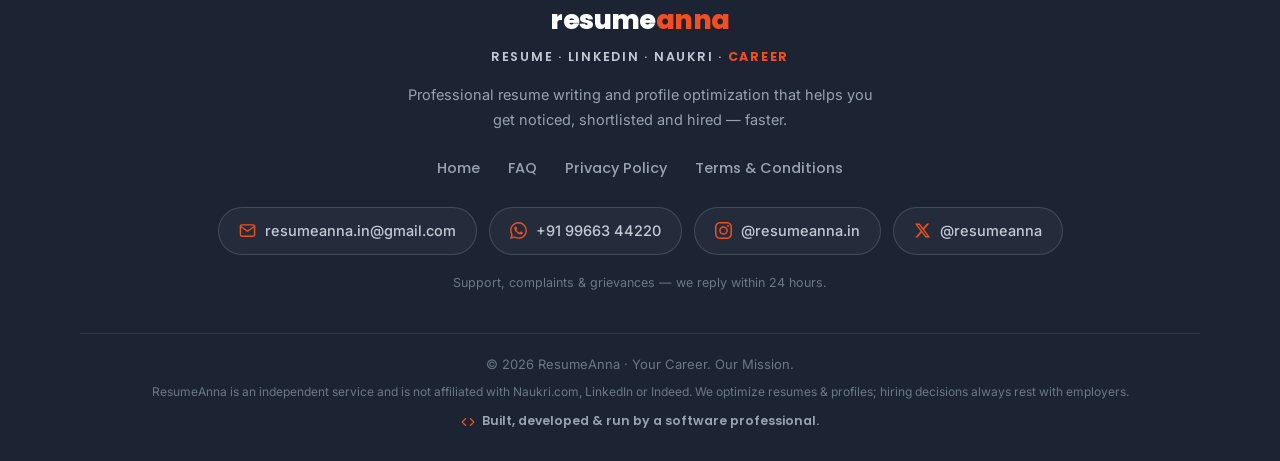
==== commit 043045c8: "Update index.html" ====
--- a/index.html
+++ b/index.html
@@ -45,9 +45,9 @@
 
 <link href="https://fonts.googleapis.com/css2?family=Poppins:wght@500;600;700;800&family=Inter:wght@400;500;600;700&display=swap" rel="stylesheet">
 
-<link rel="stylesheet" href="css/style.css?v=5">
-
-<script src="js/main.js?v=5" defer></script>
+<link rel="stylesheet" href="css/style.css?v=7">
+
+<script src="js/main.js?v=7" defer></script>
 
 <!-- Google Analytics -->
 <script async src="https://www.googletagmanager.com/gtag/js?id=G-57ZPYQ6193"></script>
@@ -96,6 +96,8 @@
         <a href="resume.html">Resume Plans</a>
         <a href="linkedin.html">LinkedIn</a>
         <a href="naukri.html">Naukri</a>
+        <a href="indeed.html">Indeed</a>
+        <a href="website.html">Website</a>
         <a href="faq.html">FAQ</a>
         <a class="btn btn-primary btn-sm" href="#services">Get My Resume</a>
       </nav>
@@ -181,7 +183,7 @@
         <div class="svc-card reveal d1">
           <div class="svc-icon"><svg viewBox="0 0 24 24" fill="none" stroke="currentColor" stroke-width="2" stroke-linecap="round" stroke-linejoin="round"><path d="M14 2H6a2 2 0 0 0-2 2v16a2 2 0 0 0 2 2h12a2 2 0 0 0 2-2V8z"/><polyline points="14 2 14 8 20 8"/><line x1="16" y1="13" x2="8" y2="13"/><line x1="16" y1="17" x2="8" y2="17"/><line x1="10" y1="9" x2="8" y2="9"/></svg></div>
           <h3>Resume Writing</h3>
-          <div class="svc-tag">Basic · Premium Elite · Leadership &amp; International</div>
+          <div class="svc-tag">Basic · Premium · 🌍 Global</div>
           <p>ATS-friendly, recruiter-ready resumes for everyone — from freshers to global professionals.</p>
           <div class="price-row"><span class="from">Starting</span><span class="price"><span class="rupee">₹</span>299</span></div>
           <ul class="svc-feats">
@@ -224,16 +226,48 @@
           </ul>
           <a class="btn btn-outline btn-block" href="naukri.html">View Details</a>
         </div>
+
+        <!-- Indeed -->
+        <div class="svc-card reveal d4">
+          <div class="svc-icon"><svg viewBox="0 0 24 24" fill="none" stroke="currentColor" stroke-width="2" stroke-linecap="round" stroke-linejoin="round"><circle cx="11" cy="11" r="7"/><line x1="21" y1="21" x2="16.65" y2="16.65"/></svg></div>
+          <h3>Indeed Optimization</h3>
+          <div class="svc-tag">Profile Makeover Pack</div>
+          <p>Get surfaced by recruiters searching Indeed — profile, keywords and quick-apply strategy.</p>
+          <div class="price-row"><span class="from">Just</span><span class="price"><span class="rupee">&#8377;</span>499</span></div>
+          <ul class="svc-feats">
+            <li>1 FREE ATS resume included</li>
+            <li>Headline, skills &amp; summary rewrite</li>
+            <li>Keywords recruiters search for</li>
+            <li>Job alerts &amp; quick-apply tips</li>
+          </ul>
+          <a class="btn btn-outline btn-block" href="indeed.html">View Details</a>
+        </div>
+
+        <!-- Website -->
+        <div class="svc-card reveal d1">
+          <div class="svc-icon"><svg viewBox="0 0 24 24" fill="none" stroke="currentColor" stroke-width="2" stroke-linecap="round" stroke-linejoin="round"><rect x="2" y="4" width="20" height="16" rx="2"/><line x1="2" y1="9" x2="22" y2="9"/><circle cx="5.5" cy="6.5" r=".6" fill="currentColor"/><circle cx="8" cy="6.5" r=".6" fill="currentColor"/></svg></div>
+          <h3>Website Development</h3>
+          <div class="svc-tag">Portfolio &middot; Business &middot; Premium</div>
+          <p>Your own website — a personal portfolio, or a proper site for your business.</p>
+          <div class="price-row"><span class="from">Starting</span><span class="price"><span class="rupee">&#8377;</span>1499</span></div>
+          <ul class="svc-feats">
+            <li>Personal portfolio from &#8377;1499</li>
+            <li>Business website &#8377;2499</li>
+            <li>Premium website &#8377;4999</li>
+            <li>Mobile-first, SEO ready, you own it</li>
+          </ul>
+          <a class="btn btn-outline btn-block" href="website.html">View Details</a>
+        </div>
       </div>
 
       <!-- Combo -->
       <div class="combo reveal">
         <div class="combo-info">
           <span class="combo-badge">Best Value</span>
-          <h3>Career Combo <span class="price"><span class="rupee">₹</span>999</span></h3>
-          <p>2 ATS Resumes + Naukri Optimization + LinkedIn Optimization — the complete job-search pack.</p>
-        </div>
-        <a class="btn btn-wa" href="https://wa.me/919966344220?text=Hi%20ResumeAnna!%20I%20want%20the%20Career%20Combo%20(%E2%82%B9999)%20-%202%20ATS%20Resumes%20%2B%20Naukri%20%2B%20LinkedIn%20Optimization." target="_blank" rel="noopener">
+          <h3>Career Combo <span class="price"><span class="rupee">₹</span>1299</span></h3>
+          <p>1 ATS Resume + Naukri + LinkedIn + Indeed Optimization — the complete job-search pack.</p>
+        </div>
+        <a class="btn btn-wa" href="https://wa.me/919966344220?text=Hi%20ResumeAnna!%20I%20want%20the%20Career%20Combo%20(%E2%82%B91299)%20-%201%20ATS%20Resume%20%2B%20Naukri%20%2B%20LinkedIn%20%2B%20Indeed." target="_blank" rel="noopener">
           <svg viewBox="0 0 24 24" fill="currentColor" aria-hidden="true"><path d="M17.472 14.382c-.297-.149-1.758-.867-2.03-.967-.273-.099-.471-.148-.67.15-.197.297-.767.966-.94 1.164-.173.199-.347.223-.644.075-.297-.15-1.255-.463-2.39-1.475-.883-.788-1.48-1.761-1.653-2.059-.173-.297-.018-.458.13-.606.134-.133.298-.347.446-.52.149-.174.198-.298.298-.497.099-.198.05-.371-.025-.52-.075-.149-.669-1.612-.916-2.207-.242-.579-.487-.5-.669-.51-.173-.008-.371-.01-.57-.01-.198 0-.52.074-.792.372-.272.297-1.04 1.016-1.04 2.479 0 1.462 1.065 2.875 1.213 3.074.149.198 2.096 3.2 5.077 4.487.709.306 1.262.489 1.694.625.712.227 1.36.195 1.871.118.571-.085 1.758-.719 2.006-1.413.248-.694.248-1.289.173-1.413-.074-.124-.272-.198-.57-.347m-5.421 7.403h-.004a9.87 9.87 0 01-5.031-1.378l-.361-.214-3.741.982.998-3.648-.235-.374a9.86 9.86 0 01-1.51-5.26c.001-5.45 4.436-9.884 9.888-9.884 2.64 0 5.122 1.03 6.988 2.898a9.825 9.825 0 012.893 6.994c-.003 5.45-4.437 9.884-9.885 9.884m8.413-18.297A11.815 11.815 0 0012.05 0C5.495 0 .16 5.335.157 11.892c0 2.096.547 4.142 1.588 5.945L.057 24l6.305-1.654a11.882 11.882 0 005.683 1.448h.005c6.554 0 11.89-5.335 11.893-11.893a11.821 11.821 0 00-3.48-8.413z"/></svg>
           Get the Combo
         </a>
@@ -279,7 +313,7 @@
         <div class="feat-card reveal d2">
           <div class="feat-ic"><svg viewBox="0 0 24 24" fill="none" stroke="currentColor" stroke-width="2" stroke-linecap="round" stroke-linejoin="round"><path d="M21 15a2 2 0 0 1-2 2H7l-4 4V5a2 2 0 0 1 2-2h14a2 2 0 0 1 2 2z"/></svg></div>
           <h4>Free Cover Letter</h4>
-          <p>Included on request with Premium Elite and Leadership &amp; International plans.</p>
+          <p>Included on request with Premium and Global plans.</p>
         </div>
         <div class="feat-card reveal d3">
           <div class="feat-ic"><svg viewBox="0 0 24 24" fill="none" stroke="currentColor" stroke-width="2" stroke-linecap="round" stroke-linejoin="round"><rect x="3" y="11" width="18" height="11" rx="2"/><path d="M7 11V7a5 5 0 0 1 10 0v4"/></svg></div>
@@ -344,7 +378,7 @@
           </div>
           <div class="tpl-body">
             <h3>Basic Resume</h3>
-            <div class="meta">1 page · Clean &amp; professional · <strong style="color:var(--orange)">₹299</strong></div>
+            <div class="meta">Clean &amp; professional · <s>₹399</s> <strong style="color:var(--orange)">₹299</strong></div>
             <span class="go">View designs
               <svg viewBox="0 0 24 24" fill="none" stroke="currentColor" stroke-width="2.4" stroke-linecap="round" stroke-linejoin="round"><line x1="5" y1="12" x2="19" y2="12"/><polyline points="12 5 19 12 12 19"/></svg>
             </span>
@@ -354,10 +388,10 @@
         <a class="tpl-card reveal d2" href="resume.html#premium">
           <div class="tpl-preview">
             <span class="tpl-badge">Popular</span>
-            <img src="previews/premium.jpg" alt="Premium Elite resume design preview" loading="lazy" decoding="async">
+            <img src="previews/premium.jpg" alt="Premium resume design preview" loading="lazy" decoding="async">
           </div>
           <div class="tpl-body">
-            <h3>Premium Elite</h3>
+            <h3>Premium</h3>
             <div class="meta">2 pages · Photo + cover letter · <strong style="color:var(--orange)">₹399</strong></div>
             <span class="go">View designs
               <svg viewBox="0 0 24 24" fill="none" stroke="currentColor" stroke-width="2.4" stroke-linecap="round" stroke-linejoin="round"><line x1="5" y1="12" x2="19" y2="12"/><polyline points="12 5 19 12 12 19"/></svg>
@@ -368,10 +402,10 @@
         <a class="tpl-card reveal d3" href="resume.html#international">
           <div class="tpl-preview">
             <span class="tpl-badge">New</span>
-            <img src="previews/global.jpg" alt="Leadership &amp; International resume design preview" loading="lazy" decoding="async">
+            <img src="previews/global.jpg" alt="Global resume design preview" loading="lazy" decoding="async">
           </div>
           <div class="tpl-body">
-            <h3>Leadership &amp; International</h3>
+            <h3>🌍 Global</h3>
             <div class="meta">2–3 pages · Executive &amp; global formats · <strong style="color:var(--orange)">₹499</strong></div>
             <span class="go">View designs
               <svg viewBox="0 0 24 24" fill="none" stroke="currentColor" stroke-width="2.4" stroke-linecap="round" stroke-linejoin="round"><line x1="5" y1="12" x2="19" y2="12"/><polyline points="12 5 19 12 12 19"/></svg>
@@ -579,7 +613,7 @@
       </div>
       <div class="foot-bottom">
         <p>© <span data-year>2026</span> ResumeAnna · Your Career. Our Mission.</p>
-        <p>ResumeAnna is an independent service and is not affiliated with Naukri.com or LinkedIn. We optimize resumes &amp; profiles; hiring decisions always rest with employers.</p>
+        <p>ResumeAnna is an independent service and is not affiliated with Naukri.com, LinkedIn or Indeed. We optimize resumes &amp; profiles; hiring decisions always rest with employers.</p>
         <p class="foot-credit"><svg viewBox="0 0 24 24" fill="none" stroke="currentColor" stroke-width="2" stroke-linecap="round" stroke-linejoin="round" aria-hidden="true"><polyline points="16 18 22 12 16 6"/><polyline points="8 6 2 12 8 18"/></svg> Built, developed &amp; run by a software professional.</p>
       </div>
     </div>
@@ -588,7 +622,7 @@
   <!-- ======= Independence Day promo popup (auto-closes in 12s) ======= -->
   <div class="promo" id="promoPop" hidden>
     <div class="promo-backdrop" data-promo-close></div>
-    <div class="promo-card" role="dialog" aria-modal="true" aria-labelledby="promoTitle">
+    <div class="promo-card" role="dialog" aria-modal="true" aria-label="ResumeAnna offers">
       <button class="promo-x" type="button" data-promo-close aria-label="Close offer">
         <svg viewBox="0 0 24 24" fill="none" stroke="currentColor" stroke-width="2.4" stroke-linecap="round" aria-hidden="true"><line x1="18" y1="6" x2="6" y2="18"/><line x1="6" y1="6" x2="18" y2="18"/></svg>
       </button>
@@ -606,26 +640,24 @@
         Watermark safety &amp; trust guaranteed
       </p>
 
-      <h3 class="promo-title" id="promoTitle"><span class="promo-flag" aria-hidden="true"></span> Independence Day Sale</h3>
 
       <div class="promo-offers">
         <a class="promo-offer promo-offer-lead" href="resume.html#basic">
-          <span class="po-flag">First order</span>
-          <span class="po-name">Basic Resume · 1 Page</span>
-          <span class="po-price"><s>₹299</s> <b>₹99</b></span>
+                    <span class="po-name">Basic Resume</span>
+          <span class="po-price"><s>₹399</s> <b>₹299</b></span>
           <span class="po-go">See designs
             <svg viewBox="0 0 24 24" fill="none" stroke="currentColor" stroke-width="2.6" stroke-linecap="round" stroke-linejoin="round" aria-hidden="true"><line x1="5" y1="12" x2="19" y2="12"/><polyline points="12 5 19 12 12 19"/></svg>
           </span>
         </a>
         <a class="promo-offer" href="resume.html#premium">
-          <span class="po-name">Premium Elite Resume</span>
+          <span class="po-name">Premium</span>
           <span class="po-price"><s>₹499</s> <b>₹399</b></span>
           <span class="po-go">See designs
             <svg viewBox="0 0 24 24" fill="none" stroke="currentColor" stroke-width="2.6" stroke-linecap="round" stroke-linejoin="round" aria-hidden="true"><line x1="5" y1="12" x2="19" y2="12"/><polyline points="12 5 19 12 12 19"/></svg>
           </span>
         </a>
         <a class="promo-offer" href="resume.html#international">
-          <span class="po-name">Leadership &amp; International</span>
+          <span class="po-name">🌍 Global</span>
           <span class="po-price"><s>₹699</s> <b>₹499</b></span>
           <span class="po-go">See designs
             <svg viewBox="0 0 24 24" fill="none" stroke="currentColor" stroke-width="2.6" stroke-linecap="round" stroke-linejoin="round" aria-hidden="true"><line x1="5" y1="12" x2="19" y2="12"/><polyline points="12 5 19 12 12 19"/></svg>
@@ -633,7 +665,7 @@
         </a>
       </div>
 
-      <p class="promo-till">Offer valid till <b>15 August</b> · limited slots per day</p>
+      <p class="promo-till"><b>Security guaranteed</b> · your data is deleted within 24 hours</p>
 
       <a class="promo-ig" href="https://www.instagram.com/resumeanna.in/" target="_blank" rel="noopener">
         <svg viewBox="0 0 24 24" fill="currentColor" aria-hidden="true"><path d="M12 2.16c3.2 0 3.58.01 4.85.07 1.17.05 1.8.25 2.23.41.56.22.96.48 1.38.9.42.42.68.82.9 1.38.16.42.36 1.06.41 2.23.06 1.27.07 1.65.07 4.85s-.01 3.58-.07 4.85c-.05 1.17-.25 1.8-.41 2.23-.22.56-.48.96-.9 1.38-.42.42-.82.68-1.38.9-.42.16-1.06.36-2.23.41-1.27.06-1.65.07-4.85.07s-3.58-.01-4.85-.07c-1.17-.05-1.8-.25-2.23-.41-.56-.22-.96-.48-1.38-.9-.42-.42-.68-.82-.9-1.38-.16-.42-.36-1.06-.41-2.23-.06-1.27-.07-1.65-.07-4.85s.01-3.58.07-4.85c.05-1.17.25-1.8.41-2.23.22-.56.48-.96.9-1.38.42-.42.82-.68 1.38-.9.42-.16 1.06-.36 2.23-.41 1.27-.06 1.65-.07 4.85-.07M12 0C8.74 0 8.33.01 7.05.07 5.78.13 4.9.33 4.14.63c-.79.3-1.46.72-2.13 1.38A5.9 5.9 0 00.63 4.14c-.3.76-.5 1.64-.56 2.91C.01 8.33 0 8.74 0 12s.01 3.67.07 4.95c.06 1.27.26 2.15.56 2.91.3.79.72 1.46 1.38 2.13a5.9 5.9 0 002.13 1.38c.76.3 1.64.5 2.91.56C8.33 23.99 8.74 24 12 24s3.67-.01 4.95-.07c1.27-.06 2.15-.26 2.91-.56a5.9 5.9 0 002.13-1.38 5.9 5.9 0 001.38-2.13c.3-.76.5-1.64.56-2.91.06-1.28.07-1.69.07-4.95s-.01-3.67-.07-4.95c-.06-1.27-.26-2.15-.56-2.91a5.9 5.9 0 00-1.38-2.13A5.9 5.9 0 0019.86.63c-.76-.3-1.64-.5-2.91-.56C15.67.01 15.26 0 12 0zm0 5.84a6.16 6.16 0 100 12.32 6.16 6.16 0 000-12.32zm0 10.16a4 4 0 110-8 4 4 0 010 8zm7.85-10.4a1.44 1.44 0 11-2.88 0 1.44 1.44 0 012.88 0z"/></svg>
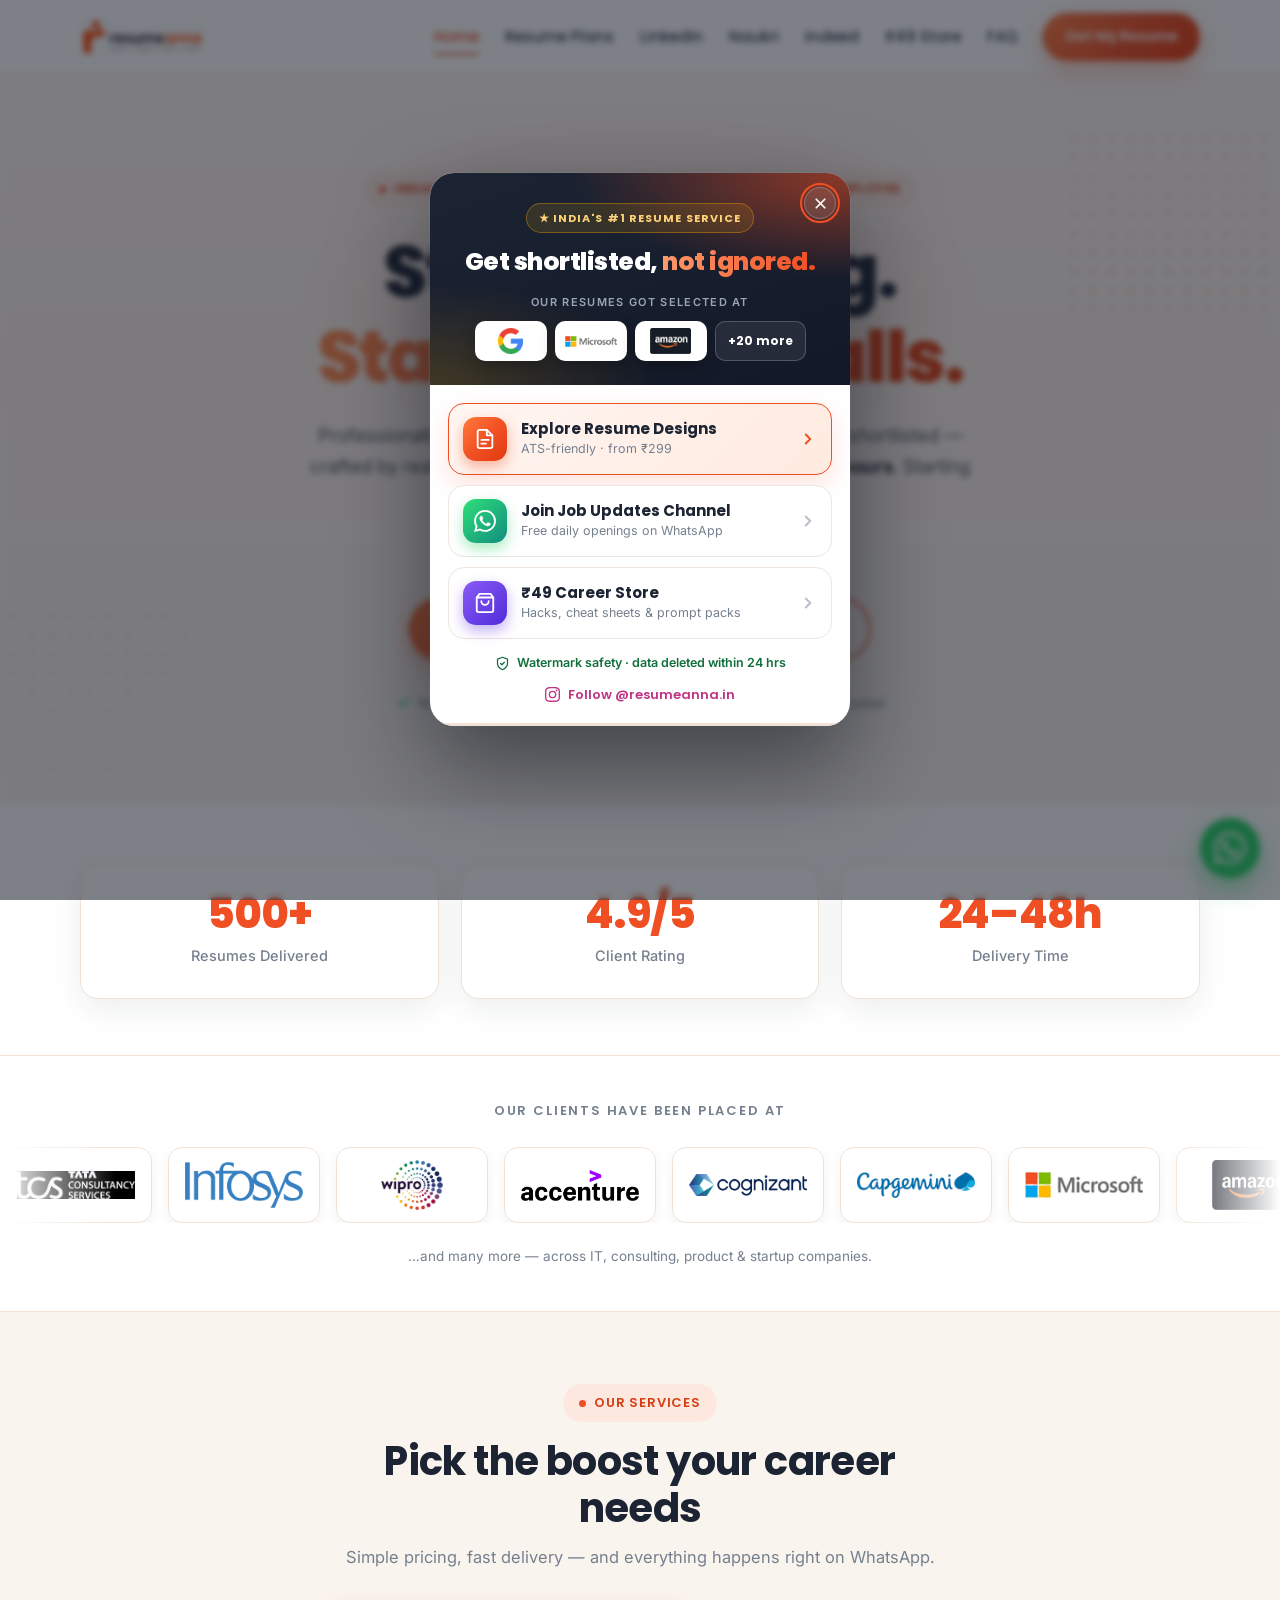
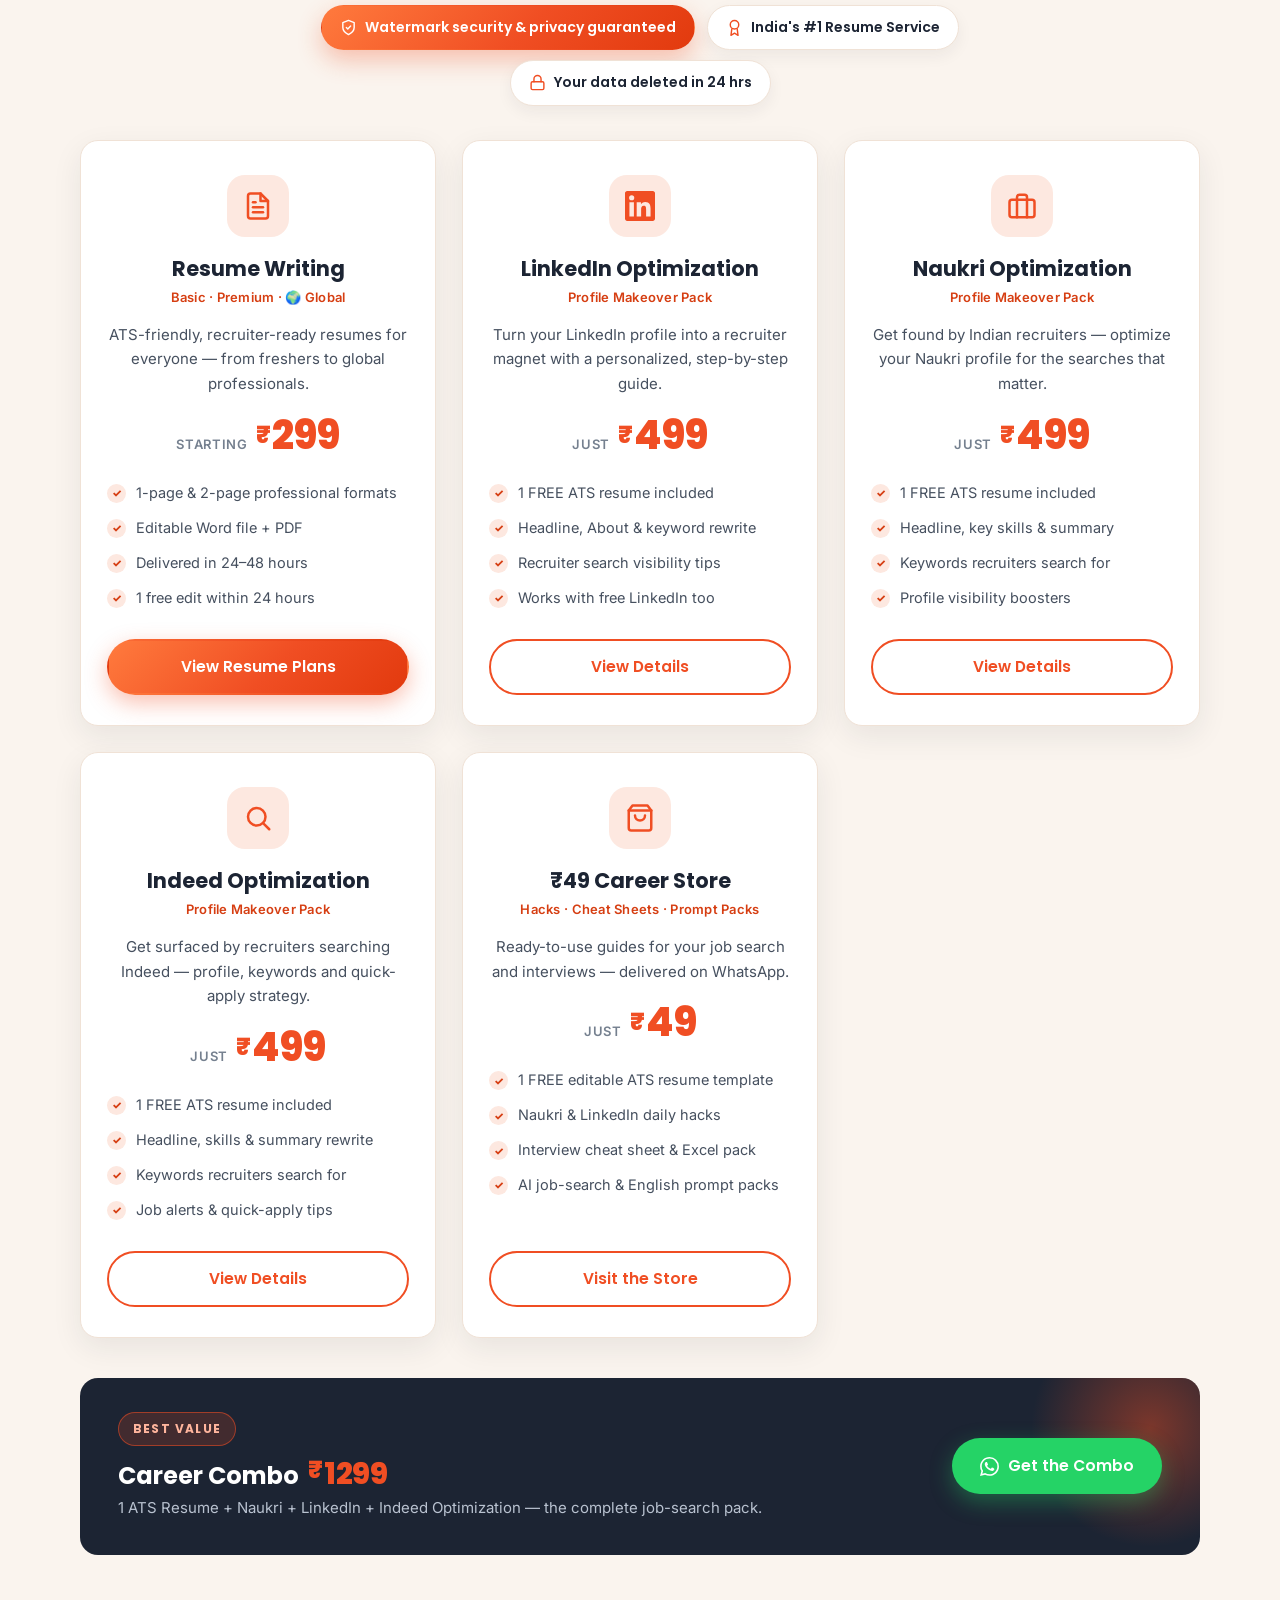
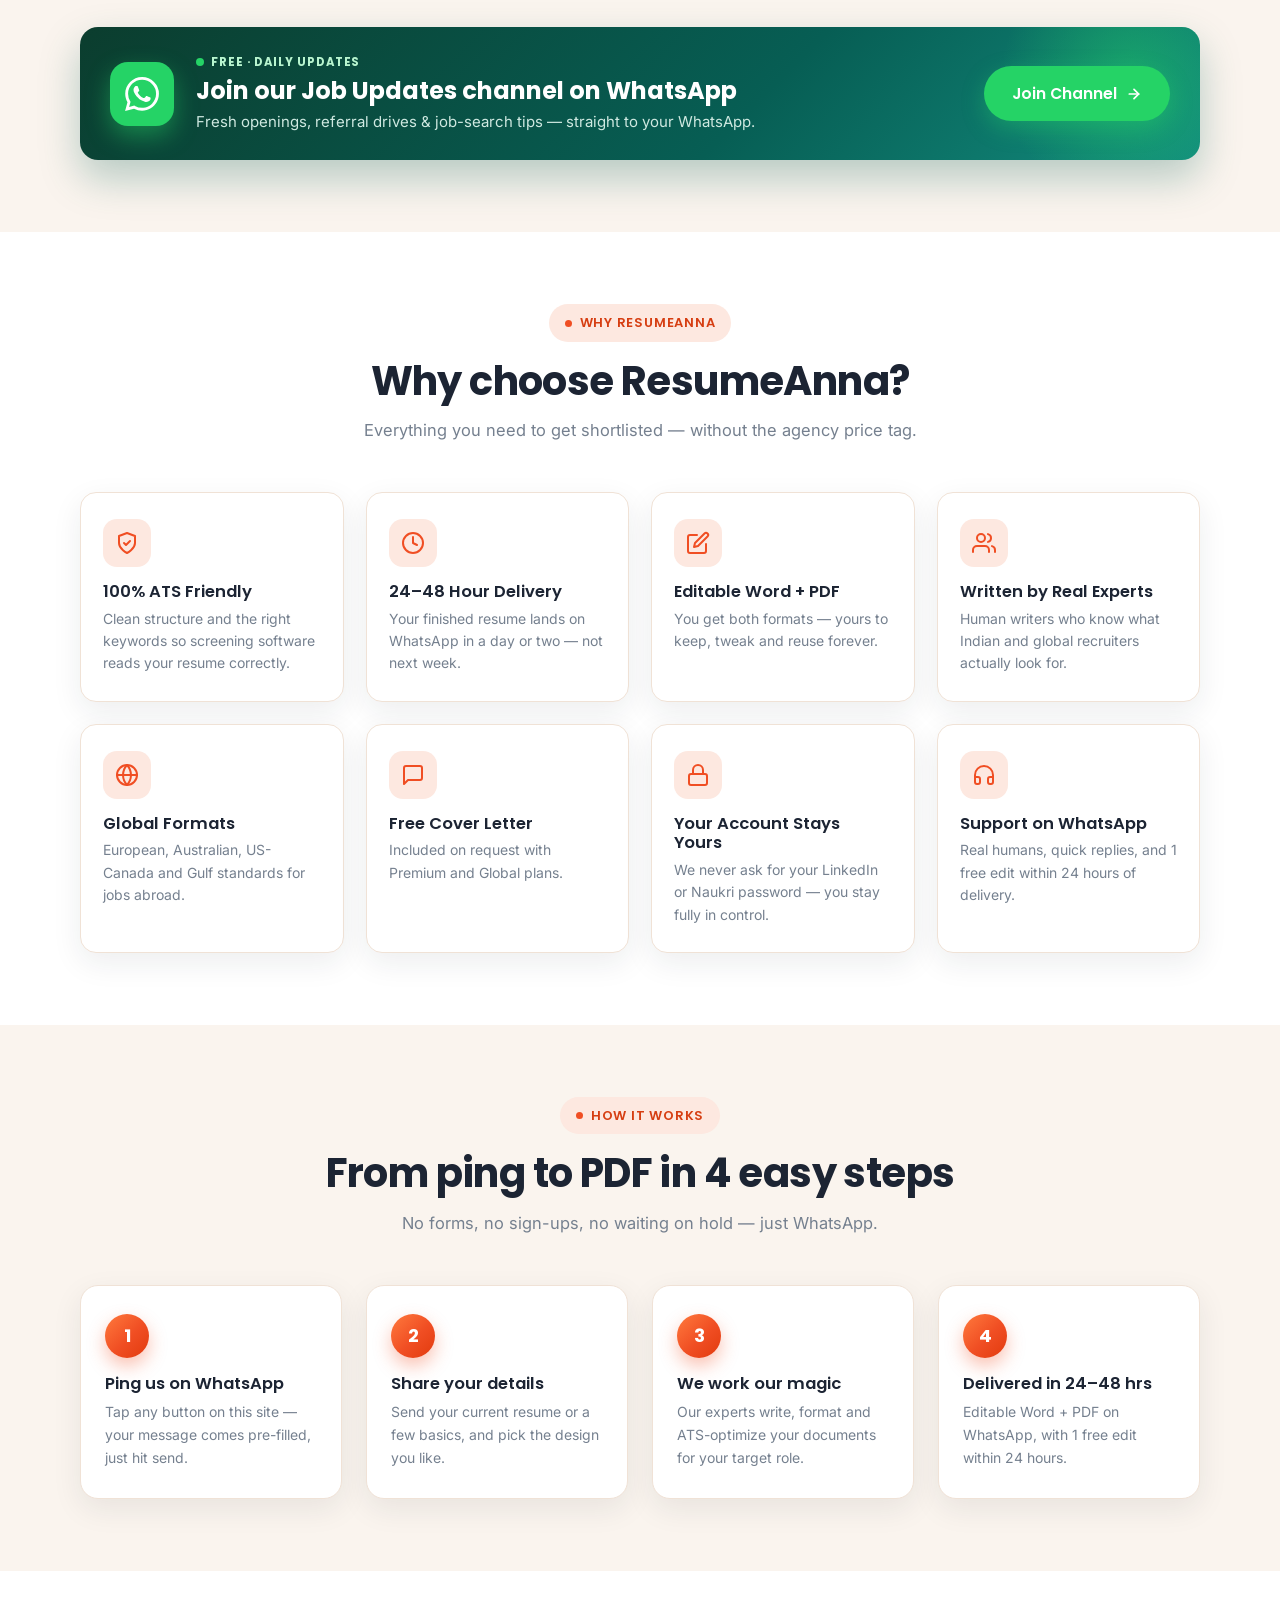
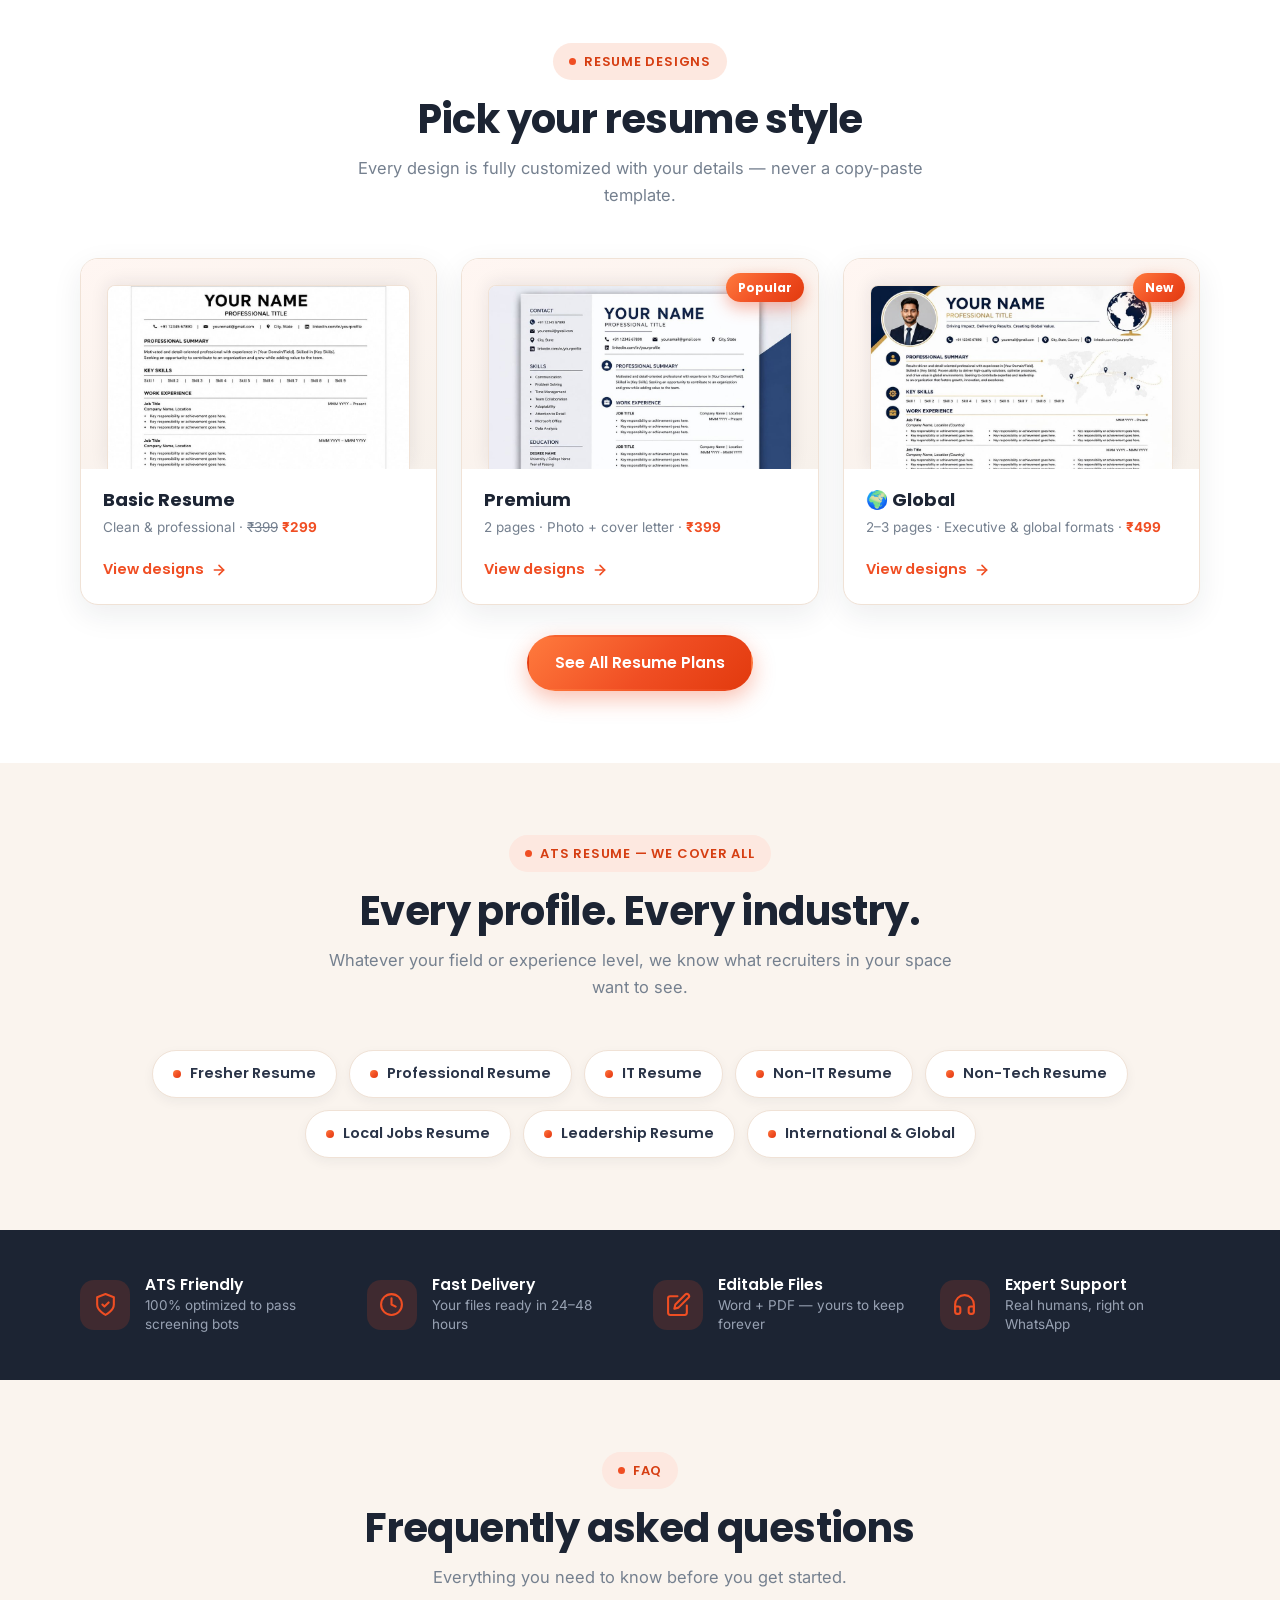
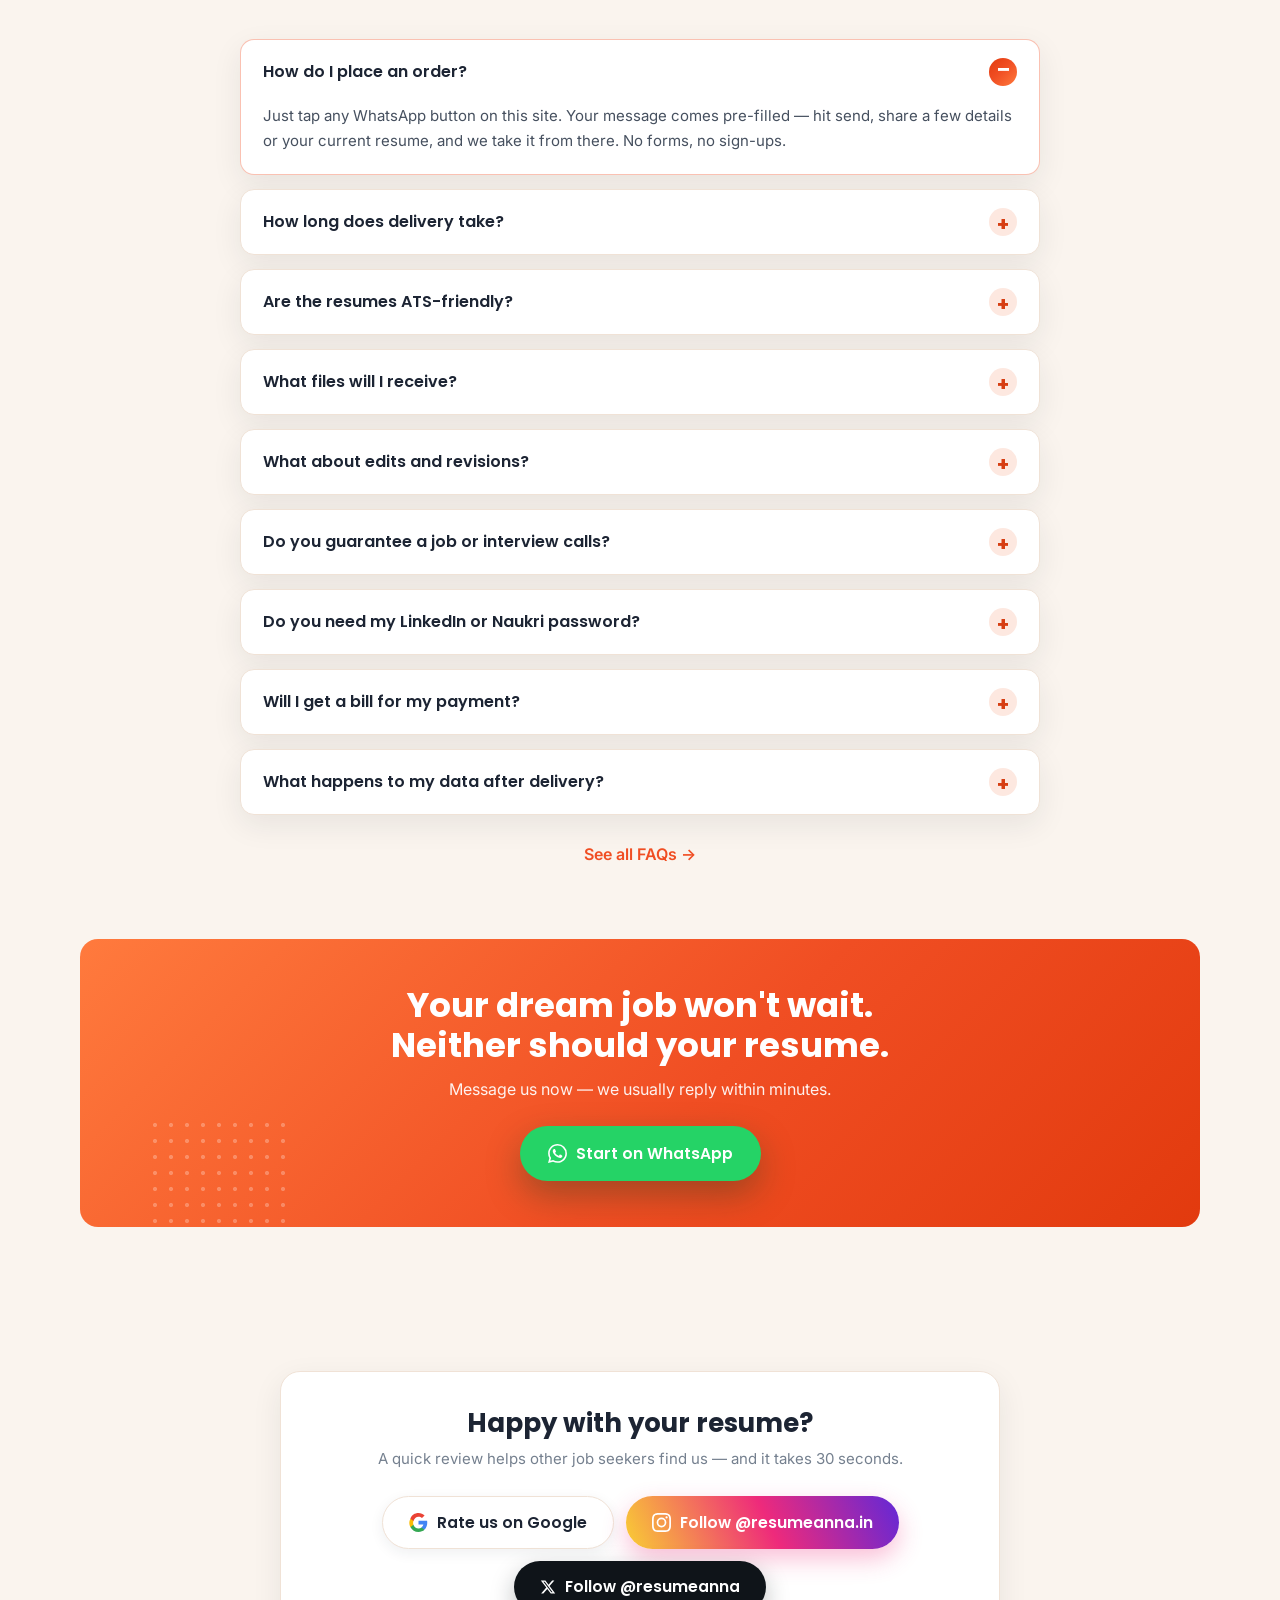
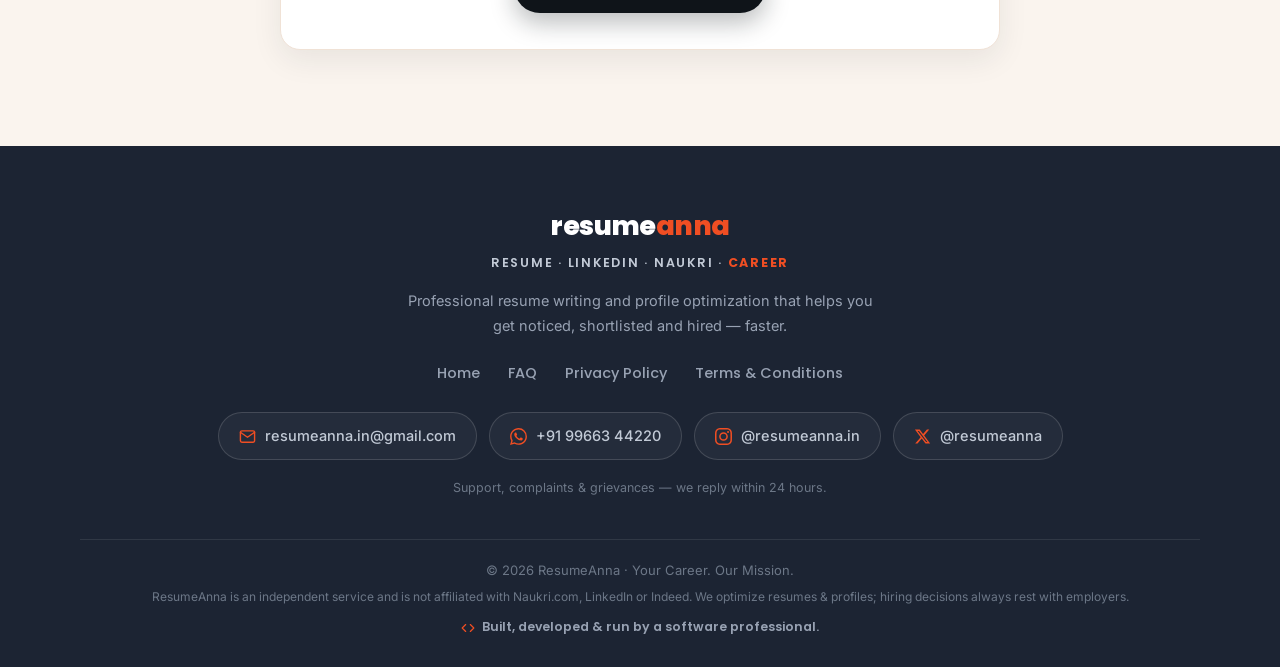
==== commit df54f038: "Add ₹49 Career Store, WhatsApp channel banner and premium popup - New store.html with 6 career guide" ====
--- a/index.html
+++ b/index.html
@@ -45,7 +45,7 @@
 
 <link href="https://fonts.googleapis.com/css2?family=Poppins:wght@500;600;700;800&family=Inter:wght@400;500;600;700&display=swap" rel="stylesheet">
 
-<link rel="stylesheet" href="css/style.css?v=7">
+<link rel="stylesheet" href="css/style.css?v=9">
 
 <script src="js/main.js?v=7" defer></script>
 
@@ -97,7 +97,7 @@
         <a href="linkedin.html">LinkedIn</a>
         <a href="naukri.html">Naukri</a>
         <a href="indeed.html">Indeed</a>
-        <a href="website.html">Website</a>
+        <a href="store.html">₹49 Store</a>
         <a href="faq.html">FAQ</a>
         <a class="btn btn-primary btn-sm" href="#services">Get My Resume</a>
       </nav>
@@ -243,20 +243,20 @@
           <a class="btn btn-outline btn-block" href="indeed.html">View Details</a>
         </div>
 
-        <!-- Website -->
+        <!-- ₹49 Store -->
         <div class="svc-card reveal d1">
-          <div class="svc-icon"><svg viewBox="0 0 24 24" fill="none" stroke="currentColor" stroke-width="2" stroke-linecap="round" stroke-linejoin="round"><rect x="2" y="4" width="20" height="16" rx="2"/><line x1="2" y1="9" x2="22" y2="9"/><circle cx="5.5" cy="6.5" r=".6" fill="currentColor"/><circle cx="8" cy="6.5" r=".6" fill="currentColor"/></svg></div>
-          <h3>Website Development</h3>
-          <div class="svc-tag">Portfolio &middot; Business &middot; Premium</div>
-          <p>Your own website — a personal portfolio, or a proper site for your business.</p>
-          <div class="price-row"><span class="from">Starting</span><span class="price"><span class="rupee">&#8377;</span>1499</span></div>
+          <div class="svc-icon"><svg viewBox="0 0 24 24" fill="none" stroke="currentColor" stroke-width="2" stroke-linecap="round" stroke-linejoin="round"><path d="M6 2 3 6v14a2 2 0 0 0 2 2h14a2 2 0 0 0 2-2V6l-3-4z"/><line x1="3" y1="6" x2="21" y2="6"/><path d="M16 10a4 4 0 0 1-8 0"/></svg></div>
+          <h3>&#8377;49 Career Store</h3>
+          <div class="svc-tag">Hacks &middot; Cheat Sheets &middot; Prompt Packs</div>
+          <p>Ready-to-use guides for your job search and interviews — delivered on WhatsApp.</p>
+          <div class="price-row"><span class="from">Just</span><span class="price"><span class="rupee">&#8377;</span>49</span></div>
           <ul class="svc-feats">
-            <li>Personal portfolio from &#8377;1499</li>
-            <li>Business website &#8377;2499</li>
-            <li>Premium website &#8377;4999</li>
-            <li>Mobile-first, SEO ready, you own it</li>
+            <li>1 FREE editable ATS resume template</li>
+            <li>Naukri &amp; LinkedIn daily hacks</li>
+            <li>Interview cheat sheet &amp; Excel pack</li>
+            <li>AI job-search &amp; English prompt packs</li>
           </ul>
-          <a class="btn btn-outline btn-block" href="website.html">View Details</a>
+          <a class="btn btn-outline btn-block" href="store.html">Visit the Store</a>
         </div>
       </div>
 
@@ -272,6 +272,21 @@
           Get the Combo
         </a>
       </div>
+    </div>
+  </section>
+
+  <!-- ======= WhatsApp job-updates channel ======= -->
+  <section class="chan-sec">
+    <div class="container">
+      <a class="chan-banner reveal" href="https://whatsapp.com/channel/0029VbDqwgeICVfcjmxncG1y" target="_blank" rel="noopener">
+        <span class="chan-ic"><svg viewBox="0 0 24 24" fill="currentColor" aria-hidden="true"><path d="M17.472 14.382c-.297-.149-1.758-.867-2.03-.967-.273-.099-.471-.148-.67.15-.197.297-.767.966-.94 1.164-.173.199-.347.223-.644.075-.297-.15-1.255-.463-2.39-1.475-.883-.788-1.48-1.761-1.653-2.059-.173-.297-.018-.458.13-.606.134-.133.298-.347.446-.52.149-.174.198-.298.298-.497.099-.198.05-.371-.025-.52-.075-.149-.669-1.612-.916-2.207-.242-.579-.487-.5-.669-.51-.173-.008-.371-.01-.57-.01-.198 0-.52.074-.792.372-.272.297-1.04 1.016-1.04 2.479 0 1.462 1.065 2.875 1.213 3.074.149.198 2.096 3.2 5.077 4.487.709.306 1.262.489 1.694.625.712.227 1.36.195 1.871.118.571-.085 1.758-.719 2.006-1.413.248-.694.248-1.289.173-1.413-.074-.124-.272-.198-.57-.347m-5.421 7.403h-.004a9.87 9.87 0 01-5.031-1.378l-.361-.214-3.741.982.998-3.648-.235-.374a9.86 9.86 0 01-1.51-5.26c.001-5.45 4.436-9.884 9.888-9.884 2.64 0 5.122 1.03 6.988 2.898a9.825 9.825 0 012.893 6.994c-.003 5.45-4.437 9.884-9.885 9.884m8.413-18.297A11.815 11.815 0 0012.05 0C5.495 0 .16 5.335.157 11.892c0 2.096.547 4.142 1.588 5.945L.057 24l6.305-1.654a11.882 11.882 0 005.683 1.448h.005c6.554 0 11.89-5.335 11.893-11.893a11.821 11.821 0 00-3.48-8.413z"/></svg></span>
+        <span class="chan-copy">
+          <span class="chan-live"><i></i> Free · Daily updates</span>
+          <b>Join our Job Updates channel on WhatsApp</b>
+          <span>Fresh openings, referral drives &amp; job-search tips — straight to your WhatsApp.</span>
+        </span>
+        <span class="btn btn-wa chan-btn">Join Channel <svg viewBox="0 0 24 24" fill="none" stroke="currentColor" stroke-width="2.6" stroke-linecap="round" stroke-linejoin="round" aria-hidden="true"><line x1="5" y1="12" x2="19" y2="12"/><polyline points="12 5 19 12 12 19"/></svg></span>
+      </a>
     </div>
   </section>
 
@@ -622,55 +637,47 @@
   <!-- ======= Independence Day promo popup (auto-closes in 12s) ======= -->
   <div class="promo" id="promoPop" hidden>
     <div class="promo-backdrop" data-promo-close></div>
-    <div class="promo-card" role="dialog" aria-modal="true" aria-label="ResumeAnna offers">
+    <div class="promo-card pv2" role="dialog" aria-modal="true" aria-label="ResumeAnna offers">
       <button class="promo-x" type="button" data-promo-close aria-label="Close offer">
         <svg viewBox="0 0 24 24" fill="none" stroke="currentColor" stroke-width="2.4" stroke-linecap="round" aria-hidden="true"><line x1="18" y1="6" x2="6" y2="18"/><line x1="6" y1="6" x2="18" y2="18"/></svg>
       </button>
 
-      <p class="promo-kicker">Our resumes got selected at</p>
-      <div class="promo-logos">
-        <span class="promo-logo"><img src="companies/google.png" alt="Google" loading="lazy"></span>
-        <span class="promo-logo"><img src="companies/microsoft.png" alt="Microsoft" loading="lazy"></span>
-        <span class="promo-logo"><img src="companies/amazon.png" alt="Amazon" loading="lazy"></span>
-        <span class="promo-more">+20 more</span>
-      </div>
-
-      <p class="promo-safe">
-        <svg viewBox="0 0 24 24" fill="none" stroke="currentColor" stroke-width="2" stroke-linecap="round" stroke-linejoin="round" aria-hidden="true"><path d="M12 22s8-4 8-10V5l-8-3-8 3v7c0 6 8 10 8 10z"/><polyline points="9 12 11 14 15 10"/></svg>
-        Watermark safety &amp; trust guaranteed
-      </p>
-
-
-      <div class="promo-offers">
-        <a class="promo-offer promo-offer-lead" href="resume.html#basic">
-                    <span class="po-name">Basic Resume</span>
-          <span class="po-price"><s>₹399</s> <b>₹299</b></span>
-          <span class="po-go">See designs
-            <svg viewBox="0 0 24 24" fill="none" stroke="currentColor" stroke-width="2.6" stroke-linecap="round" stroke-linejoin="round" aria-hidden="true"><line x1="5" y1="12" x2="19" y2="12"/><polyline points="12 5 19 12 12 19"/></svg>
-          </span>
-        </a>
-        <a class="promo-offer" href="resume.html#premium">
-          <span class="po-name">Premium</span>
-          <span class="po-price"><s>₹499</s> <b>₹399</b></span>
-          <span class="po-go">See designs
-            <svg viewBox="0 0 24 24" fill="none" stroke="currentColor" stroke-width="2.6" stroke-linecap="round" stroke-linejoin="round" aria-hidden="true"><line x1="5" y1="12" x2="19" y2="12"/><polyline points="12 5 19 12 12 19"/></svg>
-          </span>
-        </a>
-        <a class="promo-offer" href="resume.html#international">
-          <span class="po-name">🌍 Global</span>
-          <span class="po-price"><s>₹699</s> <b>₹499</b></span>
-          <span class="po-go">See designs
-            <svg viewBox="0 0 24 24" fill="none" stroke="currentColor" stroke-width="2.6" stroke-linecap="round" stroke-linejoin="round" aria-hidden="true"><line x1="5" y1="12" x2="19" y2="12"/><polyline points="12 5 19 12 12 19"/></svg>
-          </span>
-        </a>
-      </div>
-
-      <p class="promo-till"><b>Security guaranteed</b> · your data is deleted within 24 hours</p>
-
-      <a class="promo-ig" href="https://www.instagram.com/resumeanna.in/" target="_blank" rel="noopener">
-        <svg viewBox="0 0 24 24" fill="currentColor" aria-hidden="true"><path d="M12 2.16c3.2 0 3.58.01 4.85.07 1.17.05 1.8.25 2.23.41.56.22.96.48 1.38.9.42.42.68.82.9 1.38.16.42.36 1.06.41 2.23.06 1.27.07 1.65.07 4.85s-.01 3.58-.07 4.85c-.05 1.17-.25 1.8-.41 2.23-.22.56-.48.96-.9 1.38-.42.42-.82.68-1.38.9-.42.16-1.06.36-2.23.41-1.27.06-1.65.07-4.85.07s-3.58-.01-4.85-.07c-1.17-.05-1.8-.25-2.23-.41-.56-.22-.96-.48-1.38-.9-.42-.42-.68-.82-.9-1.38-.16-.42-.36-1.06-.41-2.23-.06-1.27-.07-1.65-.07-4.85s.01-3.58.07-4.85c.05-1.17.25-1.8.41-2.23.22-.56.48-.96.9-1.38.42-.42.82-.68 1.38-.9.42-.16 1.06-.36 2.23-.41 1.27-.06 1.65-.07 4.85-.07M12 0C8.74 0 8.33.01 7.05.07 5.78.13 4.9.33 4.14.63c-.79.3-1.46.72-2.13 1.38A5.9 5.9 0 00.63 4.14c-.3.76-.5 1.64-.56 2.91C.01 8.33 0 8.74 0 12s.01 3.67.07 4.95c.06 1.27.26 2.15.56 2.91.3.79.72 1.46 1.38 2.13a5.9 5.9 0 002.13 1.38c.76.3 1.64.5 2.91.56C8.33 23.99 8.74 24 12 24s3.67-.01 4.95-.07c1.27-.06 2.15-.26 2.91-.56a5.9 5.9 0 002.13-1.38 5.9 5.9 0 001.38-2.13c.3-.76.5-1.64.56-2.91.06-1.28.07-1.69.07-4.95s-.01-3.67-.07-4.95c-.06-1.27-.26-2.15-.56-2.91a5.9 5.9 0 00-1.38-2.13A5.9 5.9 0 0019.86.63c-.76-.3-1.64-.5-2.91-.56C15.67.01 15.26 0 12 0zm0 5.84a6.16 6.16 0 100 12.32 6.16 6.16 0 000-12.32zm0 10.16a4 4 0 110-8 4 4 0 010 8zm7.85-10.4a1.44 1.44 0 11-2.88 0 1.44 1.44 0 012.88 0z"/></svg>
-        Check our Instagram — @resumeanna.in
-      </a>
+      <div class="pv-top">
+        <span class="pv-badge">&#9733; India's #1 Resume Service</span>
+        <h3 class="pv-title">Get shortlisted, <span>not ignored.</span></h3>
+        <p class="pv-kicker">Our resumes got selected at</p>
+        <div class="pv-logos">
+          <span class="pv-logo"><img src="companies/google.png" alt="Google"></span>
+          <span class="pv-logo"><img src="companies/microsoft.png" alt="Microsoft"></span>
+          <span class="pv-logo"><img src="companies/amazon.png" alt="Amazon"></span>
+          <span class="pv-more">+20 more</span>
+        </div>
+      </div>
+
+      <div class="pv-body">
+        <a class="pv-opt pv-opt-main" href="resume.html">
+          <span class="pv-ic"><svg viewBox="0 0 24 24" fill="none" stroke="currentColor" stroke-width="2" stroke-linecap="round" stroke-linejoin="round" aria-hidden="true"><path d="M14 2H6a2 2 0 0 0-2 2v16a2 2 0 0 0 2 2h12a2 2 0 0 0 2-2V8z"/><polyline points="14 2 14 8 20 8"/><line x1="8" y1="13" x2="16" y2="13"/><line x1="8" y1="17" x2="13" y2="17"/></svg></span>
+          <span class="pv-txt"><b>Explore Resume Designs</b><small>ATS-friendly &middot; from &#8377;299</small></span>
+          <svg class="pv-chev" viewBox="0 0 24 24" fill="none" stroke="currentColor" stroke-width="2.6" stroke-linecap="round" stroke-linejoin="round" aria-hidden="true"><polyline points="9 6 15 12 9 18"/></svg>
+        </a>
+        <a class="pv-opt pv-opt-wa" href="https://whatsapp.com/channel/0029VbDqwgeICVfcjmxncG1y" target="_blank" rel="noopener">
+          <span class="pv-ic"><svg viewBox="0 0 24 24" fill="currentColor" aria-hidden="true"><path d="M17.472 14.382c-.297-.149-1.758-.867-2.03-.967-.273-.099-.471-.148-.67.15-.197.297-.767.966-.94 1.164-.173.199-.347.223-.644.075-.297-.15-1.255-.463-2.39-1.475-.883-.788-1.48-1.761-1.653-2.059-.173-.297-.018-.458.13-.606.134-.133.298-.347.446-.52.149-.174.198-.298.298-.497.099-.198.05-.371-.025-.52-.075-.149-.669-1.612-.916-2.207-.242-.579-.487-.5-.669-.51-.173-.008-.371-.01-.57-.01-.198 0-.52.074-.792.372-.272.297-1.04 1.016-1.04 2.479 0 1.462 1.065 2.875 1.213 3.074.149.198 2.096 3.2 5.077 4.487.709.306 1.262.489 1.694.625.712.227 1.36.195 1.871.118.571-.085 1.758-.719 2.006-1.413.248-.694.248-1.289.173-1.413-.074-.124-.272-.198-.57-.347m-5.421 7.403h-.004a9.87 9.87 0 01-5.031-1.378l-.361-.214-3.741.982.998-3.648-.235-.374a9.86 9.86 0 01-1.51-5.26c.001-5.45 4.436-9.884 9.888-9.884 2.64 0 5.122 1.03 6.988 2.898a9.825 9.825 0 012.893 6.994c-.003 5.45-4.437 9.884-9.885 9.884m8.413-18.297A11.815 11.815 0 0012.05 0C5.495 0 .16 5.335.157 11.892c0 2.096.547 4.142 1.588 5.945L.057 24l6.305-1.654a11.882 11.882 0 005.683 1.448h.005c6.554 0 11.89-5.335 11.893-11.893a11.821 11.821 0 00-3.48-8.413z"/></svg></span>
+          <span class="pv-txt"><b>Join Job Updates Channel</b><small>Free daily openings on WhatsApp</small></span>
+          <svg class="pv-chev" viewBox="0 0 24 24" fill="none" stroke="currentColor" stroke-width="2.6" stroke-linecap="round" stroke-linejoin="round" aria-hidden="true"><polyline points="9 6 15 12 9 18"/></svg>
+        </a>
+        <a class="pv-opt pv-opt-store" href="store.html">
+          <span class="pv-ic"><svg viewBox="0 0 24 24" fill="none" stroke="currentColor" stroke-width="2" stroke-linecap="round" stroke-linejoin="round" aria-hidden="true"><path d="M6 2 3 6v14a2 2 0 0 0 2 2h14a2 2 0 0 0 2-2V6l-3-4z"/><line x1="3" y1="6" x2="21" y2="6"/><path d="M16 10a4 4 0 0 1-8 0"/></svg></span>
+          <span class="pv-txt"><b>&#8377;49 Career Store</b><small>Hacks, cheat sheets &amp; prompt packs</small></span>
+          <svg class="pv-chev" viewBox="0 0 24 24" fill="none" stroke="currentColor" stroke-width="2.6" stroke-linecap="round" stroke-linejoin="round" aria-hidden="true"><polyline points="9 6 15 12 9 18"/></svg>
+        </a>
+
+        <p class="pv-trust">
+          <svg viewBox="0 0 24 24" fill="none" stroke="currentColor" stroke-width="2" stroke-linecap="round" stroke-linejoin="round" aria-hidden="true"><path d="M12 22s8-4 8-10V5l-8-3-8 3v7c0 6 8 10 8 10z"/><polyline points="9 12 11 14 15 10"/></svg>
+          Watermark safety &middot; data deleted within 24 hrs
+        </p>
+
+        <a class="pv-ig" href="https://www.instagram.com/resumeanna.in/" target="_blank" rel="noopener"><svg viewBox="0 0 24 24" fill="currentColor" aria-hidden="true"><path d="M12 2.16c3.2 0 3.58.01 4.85.07 1.17.05 1.8.25 2.23.41.56.22.96.48 1.38.9.42.42.68.82.9 1.38.16.42.36 1.06.41 2.23.06 1.27.07 1.65.07 4.85s-.01 3.58-.07 4.85c-.05 1.17-.25 1.8-.41 2.23-.22.56-.48.96-.9 1.38-.42.42-.82.68-1.38.9-.42.16-1.06.36-2.23.41-1.27.06-1.65.07-4.85.07s-3.58-.01-4.85-.07c-1.17-.05-1.8-.25-2.23-.41-.56-.22-.96-.48-1.38-.9-.42-.42-.68-.82-.9-1.38-.16-.42-.36-1.06-.41-2.23-.06-1.27-.07-1.65-.07-4.85s.01-3.58.07-4.85c.05-1.17.25-1.8.41-2.23.22-.56.48-.96.9-1.38.42-.42.82-.68 1.38-.9.42-.16 1.06-.36 2.23-.41 1.27-.06 1.65-.07 4.85-.07M12 0C8.74 0 8.33.01 7.05.07 5.78.13 4.9.33 4.14.63c-.79.3-1.46.72-2.13 1.38A5.9 5.9 0 00.63 4.14c-.3.76-.5 1.64-.56 2.91C.01 8.33 0 8.74 0 12s.01 3.67.07 4.95c.06 1.27.26 2.15.56 2.91.3.79.72 1.46 1.38 2.13a5.9 5.9 0 002.13 1.38c.76.3 1.64.5 2.91.56C8.33 23.99 8.74 24 12 24s3.67-.01 4.95-.07c1.27-.06 2.15-.26 2.91-.56a5.9 5.9 0 002.13-1.38 5.9 5.9 0 001.38-2.13c.3-.76.5-1.64.56-2.91.06-1.28.07-1.69.07-4.95s-.01-3.67-.07-4.95c-.06-1.27-.26-2.15-.56-2.91a5.9 5.9 0 00-1.38-2.13A5.9 5.9 0 0019.86.63c-.76-.3-1.64-.5-2.91-.56C15.67.01 15.26 0 12 0zm0 5.84a6.16 6.16 0 100 12.32 6.16 6.16 0 000-12.32zm0 10.16a4 4 0 110-8 4 4 0 010 8zm7.85-10.4a1.44 1.44 0 11-2.88 0 1.44 1.44 0 012.88 0z"/></svg> Follow @resumeanna.in</a>
+      </div>
 
       <div class="promo-bar" aria-hidden="true"><i></i></div>
     </div>
--- a/css/style.css
+++ b/css/style.css
@@ -2108,3 +2108,397 @@
   .plan-jump a { padding: 8px 13px; }
   .plan-jump a b { font-size: 13px; }
 }
+
+/* DIY templates CTA — long label must wrap instead of forcing the page wide */
+.btn-wa.btn-lg { max-width: 100%; white-space: normal; text-align: center; }
+@media (max-width: 560px) {
+  .btn-wa.btn-lg { width: 100%; padding-inline: 18px; font-size: 15px; line-height: 1.35; }
+}
+
+/* ============================================================
+   Five services + seven nav items — keep both from breaking
+   ============================================================ */
+/* the last row of the 3-up service grid now holds 2 cards; centre them */
+.svc-grid { grid-template-columns: repeat(auto-fit, minmax(290px, 1fr)); }
+@media (min-width: 1001px) {
+  .svc-grid { grid-template-columns: repeat(3, 1fr); }
+  .svc-grid > .svc-card:nth-last-child(2):nth-child(3n + 1) { grid-column: 1 / 2; }
+}
+/* nav got two more links — tighten before it wraps into the logo */
+@media (min-width: 1001px) and (max-width: 1240px) {
+  .site-nav { gap: 17px; }
+  .site-nav a:not(.btn) { font-size: 14px; }
+}
+
+/* ============================================================
+   WhatsApp job-updates channel banner (home) + popup box variants
+   ============================================================ */
+.chan-sec { padding: 0 0 72px; }
+.chan-banner {
+  display: flex;
+  align-items: center;
+  gap: 22px;
+  padding: 26px 30px;
+  border-radius: var(--radius);
+  background: linear-gradient(135deg, #0B3D2E 0%, #075E54 60%, #128C7E 100%);
+  color: #fff;
+  box-shadow: 0 18px 40px rgba(7, 94, 84, .28);
+  position: relative;
+  overflow: hidden;
+  transition: transform .2s ease, box-shadow .2s ease;
+}
+.chan-banner::before {
+  content: "";
+  position: absolute;
+  right: -60px; top: -80px;
+  width: 260px; height: 260px;
+  border-radius: 50%;
+  background: radial-gradient(circle, rgba(37, 211, 102, .45), transparent 70%);
+}
+.chan-banner:hover { transform: translateY(-3px); box-shadow: 0 24px 50px rgba(7, 94, 84, .36); color: #fff; }
+.chan-ic {
+  flex: none;
+  width: 64px; height: 64px;
+  border-radius: 18px;
+  background: var(--wa);
+  display: grid;
+  place-items: center;
+  box-shadow: 0 10px 24px rgba(37, 211, 102, .45);
+  position: relative;
+}
+.chan-ic svg { width: 34px; height: 34px; color: #fff; }
+.chan-copy { flex: 1; display: grid; gap: 4px; position: relative; }
+.chan-copy b { font-family: var(--font-head); font-size: clamp(19px, 2.4vw, 24px); font-weight: 700; line-height: 1.25; }
+.chan-copy > span:last-child { color: #CFE9E1; font-size: 15px; }
+.chan-live {
+  display: inline-flex;
+  align-items: center;
+  gap: 7px;
+  justify-self: start;
+  font-family: var(--font-head);
+  font-size: 11.5px;
+  font-weight: 700;
+  letter-spacing: .08em;
+  text-transform: uppercase;
+  color: #B8F5CF;
+}
+.chan-live i { width: 8px; height: 8px; border-radius: 50%; background: var(--wa); animation: chan-pulse 1.6s ease-out infinite; }
+@keyframes chan-pulse { 0% { box-shadow: 0 0 0 0 rgba(37, 211, 102, .7) } 100% { box-shadow: 0 0 0 10px rgba(37, 211, 102, 0) } }
+.chan-btn { flex: none; position: relative; }
+.chan-btn svg { width: 16px; height: 16px; }
+@media (max-width: 720px) {
+  .chan-banner { flex-direction: column; align-items: flex-start; padding: 24px 20px; gap: 16px; }
+  .chan-btn { width: 100%; justify-content: center; }
+}
+
+.promo-offer-wa { background: #F0FBF4; border-color: #BFEBD0; }
+.promo-offer-wa:hover { border-color: var(--wa); box-shadow: 0 10px 22px rgba(37, 211, 102, .22); }
+.promo-offer-wa .po-go { color: #128C7E; }
+.po-free { color: #128C7E; font-size: 15px; letter-spacing: .06em; }
+
+/* ============================================================
+   ₹49 Store (store.html)
+   ============================================================ */
+.st-steps {
+  list-style: none;
+  display: flex;
+  flex-wrap: wrap;
+  justify-content: center;
+  gap: 10px;
+  margin-top: 6px;
+}
+.st-steps li {
+  display: inline-flex;
+  align-items: center;
+  gap: 8px;
+  background: #fff;
+  border: 1px solid var(--line);
+  border-radius: 999px;
+  padding: 7px 16px 7px 7px;
+  font-size: 14px;
+  font-weight: 600;
+  color: var(--ink);
+}
+.st-steps b {
+  width: 24px; height: 24px;
+  border-radius: 50%;
+  background: var(--grad);
+  color: #fff;
+  font-size: 12.5px;
+  display: grid;
+  place-items: center;
+}
+.st-bonus {
+  display: flex;
+  align-items: center;
+  gap: 14px;
+  max-width: 760px;
+  margin: 0 auto 36px;
+  padding: 16px 20px;
+  border-radius: 16px;
+  background: linear-gradient(135deg, #FFF3EE 0%, #FFE7DD 100%);
+  border: 1.5px dashed var(--orange);
+  color: var(--ink);
+}
+.st-bonus-ic {
+  flex: none;
+  width: 44px; height: 44px;
+  border-radius: 12px;
+  background: var(--grad);
+  color: #fff;
+  display: grid;
+  place-items: center;
+}
+.st-bonus-ic svg { width: 22px; height: 22px; }
+.st-bonus p { font-size: 15px; line-height: 1.5; }
+.st-bonus strong { color: var(--orange-dark); }
+.st-grid {
+  display: grid;
+  grid-template-columns: repeat(3, minmax(0, 1fr));
+  gap: 24px;
+}
+.st-card {
+  display: flex;
+  flex-direction: column;
+  background: var(--card);
+  border: 1px solid var(--line);
+  border-radius: var(--radius);
+  overflow: hidden;
+  box-shadow: var(--shadow);
+  transition: transform .25s ease, box-shadow .25s ease, border-color .25s ease;
+}
+.st-card:hover { transform: translateY(-5px); box-shadow: var(--shadow-lg); border-color: var(--orange); }
+.st-shot { aspect-ratio: 1 / 1; background: #1B1452; overflow: hidden; }
+.st-shot img { width: 100%; height: 100%; object-fit: cover; display: block; transition: transform .4s ease; }
+.st-card:hover .st-shot img { transform: scale(1.04); }
+.st-meta { padding: 16px 18px 18px; display: grid; gap: 10px; flex: 1; }
+.st-name { font-family: var(--font-head); font-weight: 700; font-size: 16.5px; color: var(--ink); line-height: 1.35; }
+.st-free {
+  display: inline-flex;
+  align-items: center;
+  gap: 6px;
+  justify-self: start;
+  font-size: 12.5px;
+  font-weight: 600;
+  color: #0F7A3E;
+  background: #E8F8EE;
+  border-radius: 999px;
+  padding: 4px 11px;
+}
+.st-free svg { width: 13px; height: 13px; }
+.st-foot { display: flex; align-items: center; justify-content: space-between; gap: 10px; margin-top: auto; }
+.st-price { font-family: var(--font-head); font-weight: 800; font-size: 24px; color: var(--orange); }
+.st-price s { font-size: 14px; font-weight: 600; color: var(--muted); margin-right: 4px; }
+.st-foot .btn { padding: 10px 16px; font-size: 14px; }
+.st-ad {
+  margin-top: 48px;
+  display: flex;
+  align-items: center;
+  justify-content: space-between;
+  flex-wrap: wrap;
+  gap: 20px;
+  padding: 30px 34px;
+  border-radius: var(--radius);
+  background: var(--ink);
+  color: #fff;
+}
+.st-ad h2 { color: #fff; font-size: 24px; margin-bottom: 4px; }
+.st-ad p { color: #B9C2D0; font-size: 15px; }
+.st-ad-cta { display: flex; gap: 12px; flex-wrap: wrap; }
+@media (max-width: 1000px) { .st-grid { grid-template-columns: repeat(2, minmax(0, 1fr)); } }
+@media (max-width: 560px) {
+  .st-grid { grid-template-columns: 1fr; gap: 18px; }
+  .st-bonus { align-items: flex-start; }
+  .st-ad { padding: 24px 20px; }
+  .st-ad-cta, .st-ad-cta .btn { width: 100%; justify-content: center; }
+}
+.page-hero h1 .accent { color: var(--orange); }
+
+/* ---------- ₹49 Store: tighter hero + centred boxes ---------- */
+.page-hero.st-hero { padding: 34px 0 30px; }
+.st-hero .crumb { margin-bottom: 10px; }
+.st-hero .eyebrow { margin-bottom: 12px; }
+.st-hero h1 { margin-bottom: 10px; }
+.st-hero .lead { margin-bottom: 18px; }
+section.st-main { padding: 28px 0 56px; }
+.st-bonus { justify-content: center; margin-bottom: 28px; }
+.st-ad { flex-direction: column; justify-content: center; text-align: center; padding: 34px 28px; }
+.st-ad-cta { justify-content: center; }
+@media (max-width: 560px) {
+  .page-hero.st-hero { padding: 24px 0 22px; }
+  .st-hero h1 { font-size: 28px; }
+  .st-hero .lead { font-size: 15px; margin-bottom: 14px; }
+  .st-steps { gap: 6px; }
+  .st-steps li { font-size: 12.5px; padding: 5px 11px 5px 5px; gap: 6px; }
+  .st-steps b { width: 20px; height: 20px; font-size: 11px; }
+  section.st-main { padding: 20px 0 44px; }
+  .st-bonus { flex-direction: column; align-items: center; text-align: center; padding: 16px; gap: 10px; }
+  .st-bonus p { font-size: 14px; }
+  .st-meta { padding: 14px 16px 16px; }
+  .st-ad { margin-top: 36px; }
+  .st-ad h2 { font-size: 21px; }
+  .st-ad-cta { flex-direction: column; }
+}
+
+/* ============================================================
+   Landing popup v2 — premium dark header + option rows
+   ============================================================ */
+.promo-card.pv2 {
+  width: min(420px, 100%);
+  padding: 0;
+  text-align: left;
+  border-radius: 24px;
+  background: #fff;
+  box-shadow: 0 40px 90px rgba(10, 14, 24, .5), 0 0 0 1px rgba(255, 255, 255, .06);
+}
+.promo-card.pv2::before { display: none; }
+.pv2 .promo-x {
+  background: rgba(255, 255, 255, .1);
+  border-color: rgba(255, 255, 255, .22);
+  color: #fff;
+  top: 14px; right: 14px;
+}
+.pv2 .promo-x:hover { background: var(--orange); border-color: var(--orange); }
+
+.pv-top {
+  position: relative;
+  overflow: hidden;
+  padding: 30px 24px 24px;
+  text-align: center;
+  color: #fff;
+  background:
+    radial-gradient(120% 90% at 100% 0%, rgba(240, 78, 35, .55) 0%, transparent 55%),
+    radial-gradient(90% 80% at 0% 100%, rgba(255, 176, 0, .18) 0%, transparent 60%),
+    linear-gradient(160deg, #1C2433 0%, #121827 100%);
+}
+.pv-badge {
+  display: inline-flex;
+  align-items: center;
+  gap: 6px;
+  font-family: var(--font-head);
+  font-size: 11px;
+  font-weight: 700;
+  letter-spacing: .1em;
+  text-transform: uppercase;
+  color: #FFD27A;
+  background: rgba(255, 176, 0, .12);
+  border: 1px solid rgba(255, 176, 0, .35);
+  border-radius: 999px;
+  padding: 5px 12px;
+}
+.pv-title {
+  margin: 14px 0 0;
+  color: #fff;
+  font-size: 25px;
+  font-weight: 800;
+  line-height: 1.2;
+  letter-spacing: -.02em;
+}
+.pv-title span {
+  background: linear-gradient(90deg, #FF9A6B, #F04E23);
+  -webkit-background-clip: text;
+  background-clip: text;
+  color: transparent;
+}
+.pv-kicker {
+  margin-top: 16px;
+  font-size: 11px;
+  font-weight: 600;
+  letter-spacing: .12em;
+  text-transform: uppercase;
+  color: #9AA5B8;
+}
+.pv-logos { display: flex; justify-content: center; align-items: center; gap: 8px; margin-top: 10px; flex-wrap: wrap; }
+.pv-logo {
+  width: 72px; height: 40px;
+  display: grid; place-items: center;
+  padding: 7px 10px;
+  background: #fff;
+  border-radius: 10px;
+  box-shadow: 0 6px 16px rgba(0, 0, 0, .25);
+}
+.pv-logo img { width: 100%; height: 100%; min-width: 0; min-height: 0; object-fit: contain; }
+.pv-more {
+  height: 40px;
+  display: inline-flex; align-items: center;
+  padding: 0 12px;
+  border-radius: 10px;
+  font-family: var(--font-head);
+  font-size: 12px;
+  font-weight: 700;
+  color: #fff;
+  background: rgba(255, 255, 255, .08);
+  border: 1px solid rgba(255, 255, 255, .2);
+}
+
+.pv-body { padding: 18px 18px 4px; display: grid; gap: 10px; }
+.pv-opt {
+  display: flex;
+  align-items: center;
+  gap: 14px;
+  padding: 13px 14px;
+  border-radius: 16px;
+  border: 1.5px solid #EEE6DF;
+  background: #fff;
+  color: var(--ink);
+  transition: transform .2s ease, box-shadow .2s ease, border-color .2s ease;
+}
+.pv-opt:hover { transform: translateY(-2px); color: var(--ink); }
+.pv-ic {
+  flex: none;
+  width: 44px; height: 44px;
+  border-radius: 13px;
+  display: grid; place-items: center;
+  color: #fff;
+}
+.pv-ic svg { width: 22px; height: 22px; }
+.pv-txt { flex: 1; min-width: 0; display: grid; gap: 1px; }
+.pv-txt b { font-family: var(--font-head); font-size: 15px; font-weight: 700; line-height: 1.3; }
+.pv-txt small { font-size: 12.5px; color: var(--muted); }
+.pv-chev { flex: none; width: 18px; height: 18px; color: #B9BFC9; transition: transform .2s ease, color .2s ease; }
+.pv-opt:hover .pv-chev { transform: translateX(3px); }
+
+.pv-opt-main { border-color: var(--orange); background: linear-gradient(135deg, #FFF6F2 0%, #FFEADF 100%); box-shadow: 0 10px 24px rgba(240, 78, 35, .16); }
+.pv-opt-main .pv-ic { background: var(--grad); box-shadow: 0 6px 14px rgba(240, 78, 35, .4); }
+.pv-opt-main .pv-chev, .pv-opt-main:hover .pv-chev { color: var(--orange); }
+.pv-opt-main:hover { box-shadow: 0 14px 30px rgba(240, 78, 35, .26); }
+.pv-opt-wa .pv-ic { background: linear-gradient(135deg, #2EE07A, #128C7E); box-shadow: 0 6px 14px rgba(37, 211, 102, .4); }
+.pv-opt-wa:hover { border-color: var(--wa); box-shadow: 0 12px 26px rgba(37, 211, 102, .2); }
+.pv-opt-wa:hover .pv-chev { color: #128C7E; }
+.pv-opt-store .pv-ic { background: linear-gradient(135deg, #8B5CF6, #4F2BD9); box-shadow: 0 6px 14px rgba(99, 61, 230, .4); }
+.pv-opt-store:hover { border-color: #7C4DFF; box-shadow: 0 12px 26px rgba(99, 61, 230, .2); }
+.pv-opt-store:hover .pv-chev { color: #6B3FE6; }
+
+.pv-trust {
+  display: flex; align-items: center; justify-content: center; gap: 7px;
+  margin-top: 4px;
+  font-size: 12.5px;
+  font-weight: 600;
+  color: #12703C;
+}
+.pv-trust svg { width: 15px; height: 15px; flex: none; }
+.pv-ig {
+  display: flex; align-items: center; justify-content: center; gap: 8px;
+  margin-bottom: 14px;
+  font-family: var(--font-head);
+  font-size: 13px;
+  font-weight: 600;
+  color: #C13584;
+}
+.pv-ig svg { width: 15px; height: 15px; }
+.pv-ig:hover { color: #E1306C; }
+.pv2 .promo-bar { margin: 0; border-radius: 0 0 24px 24px; }
+
+@media (max-width: 560px) {
+  .promo-card.pv2 { border-radius: 22px; }
+  .pv-top { padding: 26px 18px 20px; }
+  .pv-title { font-size: 21px; }
+  .pv-logo { width: 62px; height: 36px; padding: 6px 8px; }
+  .pv-more { height: 36px; font-size: 11px; padding: 0 9px; }
+  .pv-body { padding: 14px 14px 2px; gap: 8px; }
+  .pv-opt { padding: 11px 12px; gap: 12px; }
+  .pv-ic { width: 40px; height: 40px; border-radius: 12px; }
+  .pv-txt b { font-size: 14px; }
+  .pv-txt small { font-size: 12px; }
+  .pv2 .promo-bar { margin: 0; border-radius: 0 0 22px 22px; }
+}
